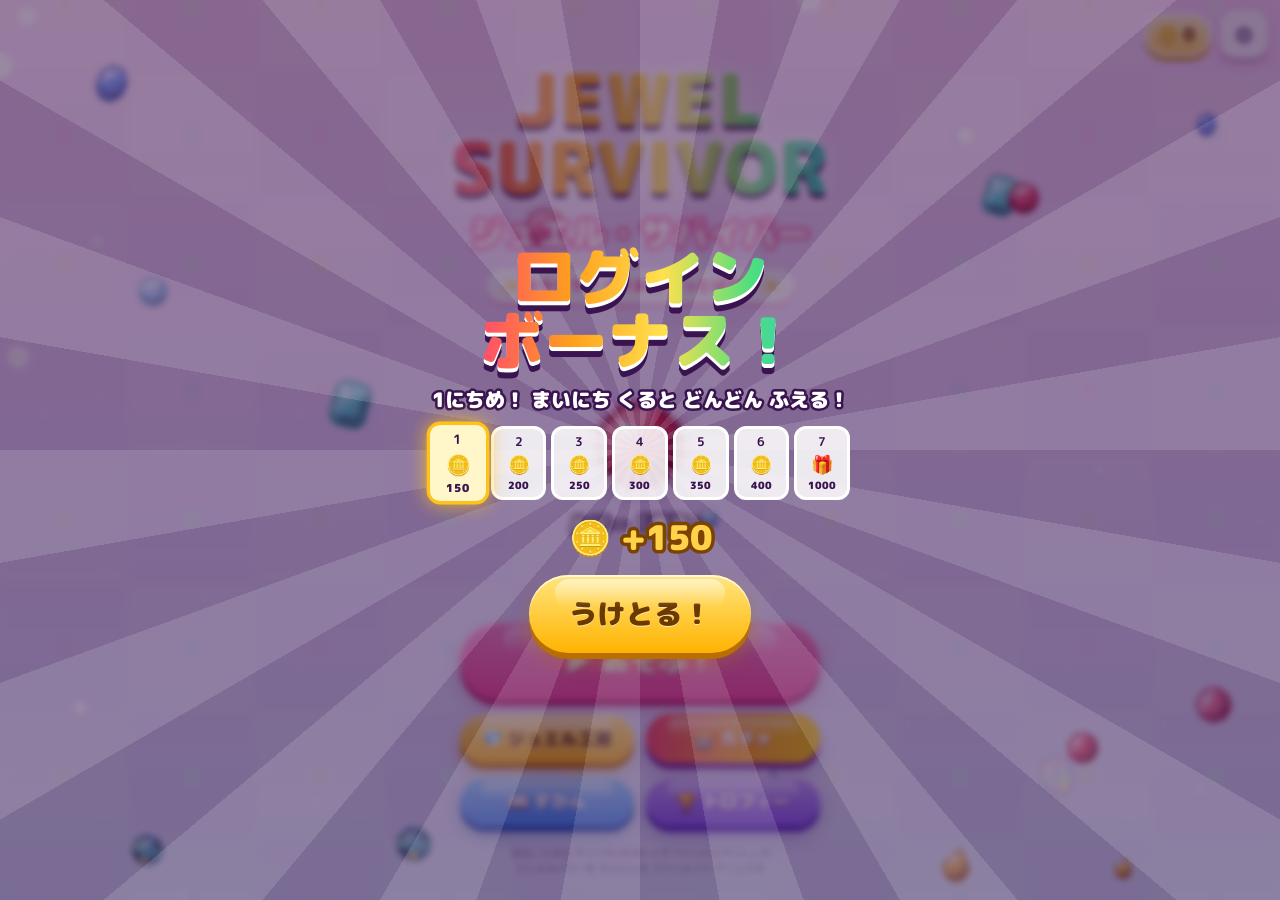
==== index.html @ fad99398 "Add JEWEL SURVIVOR: gem-themed Vampire Survivors-like for iOS browsers - 12 gem weapons + 12 gem cha" ====
<!DOCTYPE html>
<html lang="ja">
<head>
  <meta charset="UTF-8">
  <meta name="viewport" content="width=device-width, initial-scale=1, maximum-scale=1, user-scalable=no, viewport-fit=cover">
  <meta name="apple-mobile-web-app-capable" content="yes">
  <meta name="mobile-web-app-capable" content="yes">
  <meta name="apple-mobile-web-app-status-bar-style" content="black-translucent">
  <meta name="apple-mobile-web-app-title" content="ジュエサバ">
  <meta name="theme-color" content="#ff7ac3">
  <meta name="format-detection" content="telephone=no">
  <meta name="description" content="ジュエルの ちからで くすみ団を ぶっとばせ！ キラキラ ドパドパ ヴァンサバライク。">
  <title>ジュエル・サバイバー</title>
  <link rel="manifest" href="manifest.webmanifest">
  <link rel="apple-touch-icon" href="icons/icon-180.png">
  <link rel="icon" type="image/png" href="icons/icon-192.png">
  <link rel="preconnect" href="https://fonts.googleapis.com">
  <link rel="preconnect" href="https://fonts.gstatic.com" crossorigin>
  <link href="https://fonts.googleapis.com/css2?family=M+PLUS+Rounded+1c:wght@500;800;900&display=swap" rel="stylesheet">
  <link rel="stylesheet" href="css/style.css">
</head>
<body>
  <div id="app">
    <canvas id="game"></canvas>

    <div id="hud" class="hidden">
      <div id="xpbar"><div id="xpfill"></div><span id="lvtext">Lv 1</span></div>
      <div id="hudtop">
        <div id="hudleft">
          <div class="stat"><span class="ico">💎</span><b id="kills">0</b></div>
          <div class="stat" id="coinstat"><span class="ico">🪙</span><b id="coins">0</b></div>
        </div>
        <div id="timer">00:00</div>
        <button id="pausebtn" aria-label="ポーズ"><span></span><span></span></button>
      </div>
      <div id="slots"></div>
      <div id="bossbar" class="hidden"><div class="bname"></div><div class="btrack"><div class="bfill"></div></div></div>
      <div id="combo" class="hidden"><b>0</b><span>COMBO</span></div>
      <div id="feverwrap"><div id="fever"><div id="feverfill"></div></div><span id="fevertext">FEVER</span></div>
    </div>

    <div id="movehint" class="hidden">👆 がめんを なぞって うごこう！</div>
    <div id="joy"><div id="joybase"><div id="joyknob"></div></div></div>
    <div id="banners"></div>
    <div id="screens"></div>
    <div id="toasts"></div>
  </div>
  <script type="module" src="js/main.js"></script>
</body>
</html>
---- css/style.css ----
/* =====================================================================
   ジュエル・サバイバー  スタイル
   ===================================================================== */
:root {
  --pink: #ff5fa2;
  --pink2: #ff9ccb;
  --purple: #8b5cf6;
  --deep: #3a1450;
  --gold: #ffc21a;
  --sky: #7cc8ff;
  --mint: #4ade80;
  --white: #ffffff;
  --panel: rgba(255, 255, 255, 0.92);
  --safe-t: env(safe-area-inset-top, 0px);
  --safe-b: env(safe-area-inset-bottom, 0px);
  --safe-l: env(safe-area-inset-left, 0px);
  --safe-r: env(safe-area-inset-right, 0px);
  --font: "M PLUS Rounded 1c", "Hiragino Maru Gothic ProN", "Hiragino Sans", "Arial Rounded MT Bold", system-ui, sans-serif;
  --rainbow: linear-gradient(90deg, #ff4d6d, #ff9f1c, #ffe14d, #4ade80, #38bdf8, #818cf8, #e879f9, #ff4d6d);
}

* { box-sizing: border-box; -webkit-tap-highlight-color: transparent; }
html, body {
  margin: 0; padding: 0; width: 100%; height: 100%; overflow: hidden;
  background: #fbe9ff;
  font-family: var(--font);
  color: var(--deep);
  -webkit-user-select: none; user-select: none;
  -webkit-touch-callout: none;
  touch-action: none;
  overscroll-behavior: none;
  position: fixed; inset: 0;
}
button { font-family: inherit; cursor: pointer; }
.hidden { display: none !important; }

#app { position: fixed; inset: 0; overflow: hidden; }
#game { position: absolute; inset: 0; width: 100%; height: 100%; display: block; }

/* ------------------------------------------------------------------ 文字 */
.outline {
  -webkit-text-stroke: 5px var(--deep);
  paint-order: stroke fill;
}
.rainbow-text {
  background: var(--rainbow);
  background-size: 200% 100%;
  -webkit-background-clip: text; background-clip: text;
  color: transparent;
  animation: rainbowMove 1.2s linear infinite;
}
@keyframes rainbowMove { to { background-position: -200% 0; } }

/* ------------------------------------------------------------------ ボタン */
.btn {
  position: relative;
  border: none;
  border-radius: 999px;
  padding: 14px 22px;
  font-size: 20px;
  font-weight: 900;
  color: #fff;
  background: linear-gradient(180deg, #ff8cc6 0%, #ff4f9a 100%);
  box-shadow: 0 6px 0 #c2266d, 0 10px 18px rgba(194, 38, 109, 0.35), inset 0 2px 0 rgba(255,255,255,0.6);
  text-shadow: 0 2px 0 rgba(120, 0, 60, 0.45);
  transition: transform 0.08s, box-shadow 0.08s;
  letter-spacing: 0.02em;
  overflow: hidden;
}
.btn::after {
  content: '';
  position: absolute; top: 4px; left: 12%; right: 12%; height: 36%;
  border-radius: 999px;
  background: linear-gradient(180deg, rgba(255,255,255,0.55), rgba(255,255,255,0));
  pointer-events: none;
}
.btn:active { transform: translateY(5px) scale(0.98); box-shadow: 0 1px 0 #c2266d, 0 3px 8px rgba(194, 38, 109, 0.3); }
.btn.big { font-size: 28px; padding: 18px 40px; }
.btn.blue { background: linear-gradient(180deg, #8fd0ff, #3d8bff); box-shadow: 0 6px 0 #1f56b8, 0 10px 18px rgba(31,86,184,0.35), inset 0 2px 0 rgba(255,255,255,0.6); text-shadow: 0 2px 0 rgba(0,40,120,0.45); }
.btn.gold { background: linear-gradient(180deg, #ffe680, #ffb300); box-shadow: 0 6px 0 #b86e00, 0 10px 18px rgba(184,110,0,0.35), inset 0 2px 0 rgba(255,255,255,0.7); color: #6b3a00; text-shadow: 0 1px 0 rgba(255,255,255,0.6); }
.btn.purple { background: linear-gradient(180deg, #c3a6ff, #8b5cf6); box-shadow: 0 6px 0 #5b2fc0, 0 10px 18px rgba(91,47,192,0.35), inset 0 2px 0 rgba(255,255,255,0.6); }
.btn.green { background: linear-gradient(180deg, #8ef5b5, #22c46a); box-shadow: 0 6px 0 #10813f, 0 10px 18px rgba(16,129,63,0.35), inset 0 2px 0 rgba(255,255,255,0.6); text-shadow: 0 2px 0 rgba(0,80,30,0.45); }
.btn.gray { background: linear-gradient(180deg, #e2dcea, #a99bb8); box-shadow: 0 6px 0 #6f6180, inset 0 2px 0 rgba(255,255,255,0.6); }
.btn.rainbowbtn { background: linear-gradient(90deg, #ff4d6d, #ff9f1c, #ffd400, #22c46a, #38bdf8, #818cf8, #e879f9); background-size: 300% 100%; animation: rainbowMove 2s linear infinite; box-shadow: 0 6px 0 #7a2a9a, 0 10px 18px rgba(122,42,154,0.35); }
.btn:disabled { filter: grayscale(0.8) brightness(0.9); opacity: 0.7; }
.btn .sub { display: block; font-size: 12px; opacity: 0.95; margin-top: 2px; }
.btn.pulse { animation: btnPulse 1.1s ease-in-out infinite; }
@keyframes btnPulse { 0%,100% { transform: scale(1); } 50% { transform: scale(1.06); } }

.iconbtn {
  width: 48px; height: 48px; border-radius: 16px; border: none;
  background: rgba(255,255,255,0.9);
  box-shadow: 0 4px 0 #d9a6c8, 0 6px 12px rgba(120, 40, 100, 0.2);
  font-size: 22px; display: grid; place-items: center; color: var(--deep);
}
.iconbtn:active { transform: translateY(3px); box-shadow: 0 1px 0 #d9a6c8; }

/* ------------------------------------------------------------------ スクリーン共通 */
#screens { position: absolute; inset: 0; pointer-events: none; z-index: 20; }
.screen {
  position: absolute; inset: 0;
  pointer-events: auto;
  display: flex; flex-direction: column; align-items: center;
  padding: calc(var(--safe-t) + 12px) calc(var(--safe-r) + 16px) calc(var(--safe-b) + 16px) calc(var(--safe-l) + 16px);
  overflow-y: auto; overflow-x: hidden;
  -webkit-overflow-scrolling: touch;
  touch-action: pan-y;
  animation: screenIn 0.25s ease-out;
}
@keyframes screenIn { from { opacity: 0; transform: scale(1.04); } to { opacity: 1; transform: none; } }
.screen.dim { background: rgba(40, 10, 60, 0.55); backdrop-filter: blur(3px); -webkit-backdrop-filter: blur(3px); }
.screen.dark { background: radial-gradient(circle at 50% 40%, rgba(80,20,110,0.85), rgba(20,5,35,0.95)); }

.panel {
  background: var(--panel);
  border-radius: 24px;
  box-shadow: 0 8px 0 rgba(200, 120, 180, 0.5), 0 16px 40px rgba(80, 20, 100, 0.25);
  border: 3px solid #fff;
  padding: 16px;
  width: 100%;
  max-width: 520px;
}

.topbar {
  width: 100%; max-width: 560px;
  display: flex; align-items: center; justify-content: space-between; gap: 8px;
  margin-bottom: 10px;
}
.topbar h2 {
  margin: 0; font-size: clamp(18px, 6.2vw, 26px); white-space: nowrap; font-weight: 900; color: #fff;
  -webkit-text-stroke: 6px var(--deep); paint-order: stroke fill;
  text-align: center; flex: 1;
}
.coinpill {
  background: linear-gradient(180deg, #fff6c9, #ffd34d);
  border: 3px solid #fff;
  border-radius: 999px; padding: 6px 14px 6px 10px;
  font-weight: 900; font-size: 18px; color: #7a4300;
  box-shadow: 0 4px 0 #c98a00;
  white-space: nowrap;
  display: flex; align-items: center; gap: 4px;
}
.coinpill.bump { animation: bump 0.3s; }
@keyframes bump { 50% { transform: scale(1.2); } }

/* ------------------------------------------------------------------ タイトル */
.title-screen { justify-content: space-between; }
.logo { margin-top: calc(44px + 1vh); text-align: center; position: relative; }
.logo .en {
  font-size: min(15vw, 72px); font-weight: 900; line-height: 0.95; letter-spacing: 0.02em;
  background: var(--rainbow); background-size: 200% 100%;
  -webkit-background-clip: text; background-clip: text; color: transparent;
  animation: rainbowMove 3s linear infinite;
  filter: drop-shadow(0 4px 0 var(--deep)) drop-shadow(0 -2px 0 #fff) drop-shadow(0 0 12px rgba(255,255,255,0.8));
}
.logo .jp {
  font-size: min(8vw, 34px); font-weight: 900; color: #fff; margin-top: 6px;
  -webkit-text-stroke: 6px var(--pink); paint-order: stroke fill;
}
.logo .tag {
  display: inline-block; margin-top: 10px; font-size: 15px; font-weight: 800;
  background: #fff; color: var(--pink); padding: 6px 14px; border-radius: 999px;
  box-shadow: 0 4px 0 rgba(255, 95, 162, 0.35);
  animation: wobble 2.4s ease-in-out infinite;
}
@keyframes wobble { 0%,100% { transform: rotate(-3deg); } 50% { transform: rotate(3deg) scale(1.05); } }
.title-hero {
  display: flex; flex-direction: column; align-items: center; gap: 4px;
}
.title-hero img { width: 120px; height: 120px; animation: floaty 2.2s ease-in-out infinite; filter: drop-shadow(0 8px 12px rgba(120,40,120,0.35)); }
.title-hero .word { font-weight: 900; font-size: 20px; color: #fff; -webkit-text-stroke: 5px var(--deep); paint-order: stroke fill; }
@keyframes floaty { 0%,100% { transform: translateY(0) rotate(-4deg); } 50% { transform: translateY(-10px) rotate(4deg); } }
.title-menu { display: flex; flex-direction: column; gap: 14px; width: 100%; max-width: 360px; align-items: stretch; margin-bottom: 8px; }
.title-row { display: grid; grid-template-columns: 1fr 1fr; gap: 12px; }
.title-row .btn { font-size: 17px; padding: 12px 8px; }
.credit { font-size: 10px; color: rgba(58,20,80,0.6); text-align: center; margin-top: 6px; line-height: 1.5; }
.title-top { position: absolute; top: calc(var(--safe-t) + 10px); right: calc(var(--safe-r) + 12px); display: flex; gap: 8px; align-items: center; }
.tap-start { font-size: 14px; color: var(--deep); opacity: 0.7; }

/* ------------------------------------------------------------------ キャラえらび */
.char-detail { display: flex; gap: 14px; align-items: center; }
.char-detail img { width: 96px; height: 96px; flex: none; animation: floaty 2.2s ease-in-out infinite; }
.char-detail .name { font-size: 24px; font-weight: 900; }
.char-detail .word { display: inline-block; font-weight: 900; font-size: 15px; padding: 3px 12px; border-radius: 999px; color: #fff; margin: 2px 0 6px; }
.char-detail .perk { font-size: 13px; font-weight: 800; color: #b3246b; }
.char-detail .wname { font-size: 14px; font-weight: 800; }
.lore { font-size: 13px; line-height: 1.6; margin-top: 8px; font-weight: 500; }
.char-grid { display: grid; grid-template-columns: repeat(4, 1fr); gap: 10px; width: 100%; max-width: 520px; margin: 14px 0; }
.char-cell {
  position: relative; aspect-ratio: 1; border-radius: 18px; border: 3px solid #fff;
  background: rgba(255,255,255,0.75);
  box-shadow: 0 4px 0 rgba(200,120,180,0.5);
  display: grid; place-items: center; padding: 0;
}
.char-cell img { width: 78%; height: 78%; }
.char-cell.locked img { filter: brightness(0) opacity(0.25); }
.char-cell.locked::after { content: '🔒'; position: absolute; font-size: 20px; }
.char-cell.sel { border-color: var(--pink); background: #fff; transform: scale(1.06); box-shadow: 0 0 0 4px rgba(255,95,162,0.35), 0 6px 0 rgba(200,60,140,0.6); }
.char-cell .rar { position: absolute; top: -6px; left: -6px; font-size: 10px; font-weight: 900; padding: 1px 6px; border-radius: 8px; color: #fff; }
.char-cell .aw { position: absolute; bottom: -6px; right: -4px; font-size: 11px; font-weight: 900; color: #b3246b; background: #fff; border-radius: 8px; padding: 0 5px; }
.toggle-row { display: flex; align-items: center; justify-content: space-between; gap: 10px; font-weight: 800; margin-top: 10px; }

/* ------------------------------------------------------------------ レア度 */
.r-N { --rc: #c9c9d9; }
.r-R { --rc: #5ab0ff; }
.r-SR { --rc: #ffc21a; }
.r-SSR { --rc: #ff5fd2; }
.r-UR { --rc: #ff5fd2; }
.rarbadge { color: #fff; font-weight: 900; border-radius: 8px; padding: 1px 8px; font-size: 12px; background: var(--rc); }
.r-UR .rarbadge, .rarbadge.r-UR { background: var(--rainbow); background-size: 200% 100%; animation: rainbowMove 1s linear infinite; }

/* ------------------------------------------------------------------ レベルアップ */
.lvl-screen { justify-content: center; gap: 10px; }
.lvl-title {
  font-size: min(14vw, 64px); font-weight: 900; line-height: 1;
  background: var(--rainbow); background-size: 200% 100%;
  -webkit-background-clip: text; background-clip: text; color: transparent;
  animation: rainbowMove 1s linear infinite, lvlPop 0.5s cubic-bezier(.2,1.8,.4,1);
  filter: drop-shadow(0 4px 0 #fff) drop-shadow(0 6px 0 var(--deep));
}
@keyframes lvlPop { from { transform: scale(0.2) rotate(-10deg); opacity: 0; } to { transform: none; opacity: 1; } }
.lvl-sub { font-size: 20px; font-weight: 900; color: #fff; -webkit-text-stroke: 5px var(--deep); paint-order: stroke fill; }
.rays {
  position: absolute; left: 50%; top: 50%; width: 200vmax; height: 200vmax; margin: -100vmax 0 0 -100vmax;
  background: repeating-conic-gradient(from 0deg, rgba(255,255,255,0.13) 0deg 10deg, rgba(255,255,255,0) 10deg 20deg);
  animation: spin 12s linear infinite; pointer-events: none; z-index: -1;
}
@keyframes spin { to { transform: rotate(360deg); } }
.cards { display: flex; flex-direction: column; gap: 10px; width: 100%; max-width: 480px; }
.card {
  position: relative; display: flex; align-items: center; gap: 12px; text-align: left;
  border: 4px solid var(--rc); border-radius: 20px; padding: 10px 12px;
  background: linear-gradient(180deg, #fff, #fff4fb);
  box-shadow: 0 6px 0 color-mix(in srgb, var(--rc) 70%, #000 20%), 0 10px 24px rgba(40,10,60,0.35);
  color: var(--deep);
  opacity: 0; transform: translateY(40px) rotateX(70deg) scale(0.8);
  animation: cardIn 0.45s cubic-bezier(.2,1.5,.4,1) forwards;
  overflow: hidden;
}
.card:active { transform: scale(0.97) !important; }
@keyframes cardIn { to { opacity: 1; transform: none; } }
.card::before {
  content: ''; position: absolute; top: 0; left: -60%; width: 40%; height: 100%;
  background: linear-gradient(100deg, rgba(255,255,255,0), rgba(255,255,255,0.85), rgba(255,255,255,0));
  transform: skewX(-20deg);
  animation: shine 2.2s ease-in-out infinite; animation-delay: inherit;
}
@keyframes shine { 0% { left: -60%; } 40%,100% { left: 130%; } }
.card.r-UR { border-image: none; border-color: transparent; background: linear-gradient(#fff, #fff) padding-box, var(--rainbow) border-box; background-size: 100% 100%, 200% 100%; animation: cardIn 0.45s cubic-bezier(.2,1.5,.4,1) forwards, rainbowBorder 1s linear infinite; }
@keyframes rainbowBorder { to { background-position: 0 0, -200% 0; } }
.card.r-SSR, .card.r-UR { box-shadow: 0 6px 0 #a02a8a, 0 0 24px rgba(255,95,210,0.7); }
.card img { width: 64px; height: 64px; flex: none; }
.card .cbody { flex: 1; min-width: 0; }
.card .cname { font-weight: 900; font-size: 18px; line-height: 1.2; }
.card .clv { font-weight: 900; font-size: 13px; color: #b3246b; }
.card .cdesc { font-size: 13px; font-weight: 700; line-height: 1.4; margin-top: 2px; }
.card .cword { font-size: 11px; font-weight: 800; opacity: 0.7; margin-top: 2px; }
.card .ctag { position: absolute; top: 6px; right: 8px; }
.card .cdouble { position: absolute; bottom: 6px; right: 8px; font-weight: 900; color: #fff; background: linear-gradient(90deg,#ff4d6d,#ffb300); padding: 1px 8px; border-radius: 8px; font-size: 12px; animation: btnPulse 0.6s infinite; }
.card.chosen { animation: chosen 0.45s ease-out forwards !important; }
@keyframes chosen { 30% { transform: scale(1.08); filter: brightness(1.3); } 100% { transform: scale(1.3); opacity: 0; filter: brightness(2); } }
.card.notchosen { animation: notchosen 0.3s ease-in forwards !important; }
@keyframes notchosen { to { transform: scale(0.8); opacity: 0; } }
.lvl-actions { display: flex; gap: 12px; margin-top: 6px; }

/* ------------------------------------------------------------------ たからばこ */
.chest-screen { justify-content: center; gap: 14px; }
.chest-stage { position: relative; width: 220px; height: 200px; display: grid; place-items: center; }
.chest {
  position: relative; width: 170px; height: 130px; transform-origin: 50% 100%;
}
.chest .body {
  position: absolute; bottom: 0; left: 0; right: 0; height: 80px;
  background: linear-gradient(180deg, #ff8cc6, #e0357f); border-radius: 12px 12px 18px 18px;
  border: 4px solid #7a1f4a; box-shadow: inset 0 -8px 0 rgba(0,0,0,0.15);
}
.chest .lid {
  position: absolute; top: 4px; left: -4px; right: -4px; height: 60px;
  background: linear-gradient(180deg, #ffb3d9, #ff5fa2); border-radius: 80px 80px 10px 10px;
  border: 4px solid #7a1f4a; transform-origin: 10% 100%;
  transition: transform 0.35s cubic-bezier(.3,1.6,.5,1);
}
.chest .band { position: absolute; left: 50%; width: 22px; margin-left: -11px; top: 0; bottom: 0; background: linear-gradient(90deg, #ffd24a, #ffec9a, #ffb300); border-left: 3px solid #a36a00; border-right: 3px solid #a36a00; }
.chest .rim { position: absolute; left: -4px; right: -4px; top: 58px; height: 12px; background: linear-gradient(180deg, #ffec9a, #ffb300); border: 3px solid #a36a00; border-radius: 6px; }
.chest .lock { position: absolute; left: 50%; top: 52px; width: 36px; height: 36px; margin-left: -18px; z-index: 2; }
.chest.shake { animation: chestShake 0.12s linear infinite; }
@keyframes chestShake { 0% { transform: rotate(-4deg) scale(1.02); } 50% { transform: rotate(4deg) scale(0.98); } 100% { transform: rotate(-4deg) scale(1.02); } }
.chest.open .lid { transform: rotate(-35deg) translate(-20px, -30px); }
.chest-beam {
  position: absolute; left: 50%; top: 50%; width: 500px; height: 500px; margin: -250px 0 0 -250px;
  background: repeating-conic-gradient(from 0deg, rgba(255,240,150,0.55) 0deg 8deg, rgba(255,240,150,0) 8deg 20deg);
  border-radius: 50%;
  -webkit-mask: radial-gradient(circle, #000 20%, transparent 70%); mask: radial-gradient(circle, #000 20%, transparent 70%);
  animation: spin 4s linear infinite; opacity: 0; transition: opacity 0.3s;
}
.chest-beam.on { opacity: 1; }
.chest-beam.rainbow { background: repeating-conic-gradient(from 0deg, #ff4d6d99 0deg 8deg, transparent 8deg 16deg, #ffe14d99 16deg 24deg, transparent 24deg 32deg, #38bdf899 32deg 40deg, transparent 40deg 48deg); }
.slots { display: flex; gap: 8px; flex-wrap: wrap; justify-content: center; max-width: 420px; }
.slot {
  width: 72px; height: 88px; border-radius: 16px; background: #fff; border: 4px solid var(--gold);
  display: flex; flex-direction: column; align-items: center; justify-content: center;
  box-shadow: 0 5px 0 #b86e00; overflow: hidden; position: relative;
}
.slot img { width: 54px; height: 54px; }
.slot .sl { font-size: 11px; font-weight: 900; color: #b3246b; }
.slot.spin img { animation: slotSpin 0.08s linear infinite; }
@keyframes slotSpin { from { transform: translateY(-20px); opacity: 0.4; } to { transform: translateY(20px); opacity: 0.4; } }
.slot.stop { animation: slotStop 0.35s cubic-bezier(.2,1.8,.4,1); }
@keyframes slotStop { from { transform: scale(1.4); } to { transform: none; } }
.slot.evo { border-color: transparent; background: linear-gradient(#fff,#fff) padding-box, var(--rainbow) border-box; background-size: 100%, 200%; animation: rainbowBorder 1s linear infinite; }
.chest-coins { position: relative; z-index: 2; font-size: 34px; font-weight: 900; color: #ffd24a; -webkit-text-stroke: 7px #7a4300; paint-order: stroke fill; min-height: 44px; }
.chest-msg { position: relative; z-index: 3; margin-bottom: 14px; font-size: 22px; font-weight: 900; color: #fff; -webkit-text-stroke: 6px var(--deep); paint-order: stroke fill; text-align: center; }

/* ------------------------------------------------------------------ しんか */
.evo-screen { justify-content: center; gap: 10px; text-align: center; }
.evo-gem { width: 180px; height: 180px; animation: evoGem 1.2s cubic-bezier(.2,1.5,.4,1); filter: drop-shadow(0 0 30px #fff) drop-shadow(0 0 60px #ff9cf0); }
@keyframes evoGem { 0% { transform: scale(0) rotate(-720deg); } 100% { transform: none; } }
.evo-title { font-size: min(18vw, 80px); font-weight: 900; line-height: 1; animation: lvlPop 0.6s 0.4s cubic-bezier(.2,1.8,.4,1) both; }
.evo-from { font-size: 16px; font-weight: 800; color: #e7d4ff; margin-top: 6px; }
.evo-name { font-size: 28px; font-weight: 900; color: #fff; -webkit-text-stroke: 6px #b3246b; paint-order: stroke fill; animation: lvlPop 0.6s 0.7s cubic-bezier(.2,1.8,.4,1) both; }
.evo-desc { font-size: 15px; font-weight: 800; color: #fff; max-width: 340px; line-height: 1.5; animation: lvlPop 0.5s 0.9s both; }
.evo-flash { position: absolute; inset: 0; background: #fff; animation: flashOut 0.8s ease-out forwards; pointer-events: none; }
@keyframes flashOut { from { opacity: 1; } to { opacity: 0; } }

/* ------------------------------------------------------------------ HUD */
#hud { position: absolute; inset: 0; pointer-events: none; z-index: 10; }
#xpbar {
  position: absolute; top: calc(var(--safe-t) + 6px); left: calc(var(--safe-l) + 8px); right: calc(var(--safe-r) + 8px);
  height: 20px; border-radius: 999px; background: rgba(58,20,80,0.55); border: 3px solid #fff;
  overflow: hidden; box-shadow: 0 3px 0 rgba(200,120,180,0.6);
}
#xpfill {
  position: absolute; inset: 0; transform-origin: 0 50%; transform: scaleX(0);
  background: var(--rainbow); background-size: 200% 100%; animation: rainbowMove 2s linear infinite;
}
#lvtext { position: absolute; inset: 0; display: grid; place-items: center; font-weight: 900; font-size: 13px; color: #fff; -webkit-text-stroke: 3px var(--deep); paint-order: stroke fill; }
#hudtop {
  position: absolute; top: calc(var(--safe-t) + 32px); left: calc(var(--safe-l) + 8px); right: calc(var(--safe-r) + 8px);
  display: flex; align-items: flex-start; justify-content: space-between;
}
#hudleft { display: flex; flex-direction: column; gap: 4px; }
.stat { display: flex; align-items: center; gap: 4px; background: rgba(255,255,255,0.85); border-radius: 999px; padding: 2px 10px 2px 6px; font-weight: 900; font-size: 15px; box-shadow: 0 2px 0 rgba(200,120,180,0.6); min-width: 70px; }
.stat .ico { font-size: 14px; }
.stat.bump { animation: bump 0.25s; }
#timer { position: absolute; left: 50%; transform: translateX(-50%); font-size: 30px; font-weight: 900; color: #fff; -webkit-text-stroke: 6px var(--deep); paint-order: stroke fill; letter-spacing: 0.04em; }
#pausebtn { pointer-events: auto; width: 44px; height: 44px; border-radius: 14px; border: 3px solid #fff; background: rgba(255,95,162,0.9); box-shadow: 0 4px 0 #c2266d; display: flex; gap: 5px; align-items: center; justify-content: center; }
#pausebtn span { width: 6px; height: 18px; background: #fff; border-radius: 3px; }
#pausebtn:active { transform: translateY(3px); box-shadow: 0 1px 0 #c2266d; }
#slots {
  position: absolute; top: calc(var(--safe-t) + 90px); left: calc(var(--safe-l) + 8px);
  display: grid; grid-template-columns: repeat(6, 30px); gap: 3px;
}
.slotico { position: relative; width: 30px; height: 30px; border-radius: 9px; background: rgba(255,255,255,0.8); border: 2px solid #fff; }
.slotico.passive { background: rgba(230,215,255,0.8); }
.slotico img { width: 100%; height: 100%; }
.slotico b { position: absolute; right: -3px; bottom: -4px; font-size: 10px; font-weight: 900; color: #fff; -webkit-text-stroke: 2.5px var(--deep); paint-order: stroke fill; }
.slotico.evo { border-color: transparent; background: linear-gradient(#fff,#fff) padding-box, var(--rainbow) border-box; }
.slotico.evo b { color: #ffe14d; }
#bossbar {
  position: absolute; bottom: calc(var(--safe-b) + 40px); left: 50%; transform: translateX(-50%); width: min(80%, 420px);
  text-align: center;
}
#bossbar .bname { font-weight: 900; font-size: 15px; color: #fff; -webkit-text-stroke: 4px #6a0a4a; paint-order: stroke fill; }
#bossbar .btrack { height: 14px; border-radius: 999px; background: rgba(40,10,50,0.7); border: 3px solid #fff; overflow: hidden; }
#bossbar .bfill { height: 100%; background: linear-gradient(90deg, #ff3ddc, #ff4d6d); transform-origin: 0 50%; transition: transform 0.1s; }
#combo {
  position: absolute; right: calc(var(--safe-r) + 10px); top: calc(var(--safe-t) + 90px);
  text-align: right; line-height: 1;
}
#combo b { display: block; font-size: 38px; font-weight: 900; color: #ffe14d; -webkit-text-stroke: 7px #b3001e; paint-order: stroke fill; }
#combo span { font-size: 14px; font-weight: 900; color: #fff; -webkit-text-stroke: 4px #b3001e; paint-order: stroke fill; }
#combo.pop b { animation: comboPop 0.18s; }
@keyframes comboPop { 0% { transform: scale(1.35); } 100% { transform: none; } }
#combo.hot b { color: #fff; background: var(--rainbow); background-size: 200% 100%; -webkit-background-clip: text; background-clip: text; -webkit-text-stroke: 0; animation: rainbowMove 0.6s linear infinite; filter: drop-shadow(0 3px 0 #b3001e) drop-shadow(0 -2px 0 #b3001e); }
#feverwrap {
  position: absolute; bottom: calc(var(--safe-b) + 14px); left: 50%; transform: translateX(-50%);
  width: min(70%, 360px); display: flex; align-items: center; gap: 6px;
}
#fever { flex: 1; height: 14px; border-radius: 999px; background: rgba(58,20,80,0.55); border: 3px solid #fff; overflow: hidden; }
#feverfill { height: 100%; transform-origin: 0 50%; transform: scaleX(0); background: linear-gradient(90deg, #ff9f1c, #ff4d6d, #e879f9); }
#fevertext { font-weight: 900; font-size: 14px; color: #fff; -webkit-text-stroke: 4px #b3246b; paint-order: stroke fill; }
#hud.fever #feverfill { background: var(--rainbow); background-size: 200% 100%; animation: rainbowMove 0.5s linear infinite; }
#hud.fever #fevertext { animation: btnPulse 0.3s infinite; }

/* ------------------------------------------------------------------ スティック */
#joy { position: absolute; left: 0; top: 0; width: 0; height: 0; z-index: 12; pointer-events: none; opacity: 0; transition: opacity 0.1s; }
#joy.show { opacity: 1; }
#joybase { position: absolute; left: -58px; top: -58px; width: 116px; height: 116px; border-radius: 50%; background: radial-gradient(circle, rgba(255,255,255,0.35), rgba(255,160,210,0.35)); border: 3px solid rgba(255,255,255,0.8); }
#joyknob { position: absolute; left: 50%; top: 50%; width: 50px; height: 50px; border-radius: 50%; background: radial-gradient(circle at 35% 30%, #fff, #ff9ccb 60%, #ff5fa2); border: 3px solid #fff; box-shadow: 0 4px 10px rgba(180,40,120,0.4); transform: translate(-50%, -50%); }

/* ------------------------------------------------------------------ バナー */
#banners { position: absolute; left: 0; right: 0; top: 36%; z-index: 15; pointer-events: none; display: flex; flex-direction: column; align-items: center; gap: 6px; }
.banner {
  font-size: min(8.5vw, 38px); font-weight: 900; color: #fff; text-align: center; padding: 0 12px;
  -webkit-text-stroke: 7px var(--deep); paint-order: stroke fill;
  animation: bannerIn 1.9s cubic-bezier(.2,1.6,.4,1) forwards;
  white-space: nowrap;
}
@keyframes bannerIn {
  0% { transform: scale(0.1) rotate(-8deg); opacity: 0; }
  12% { transform: scale(1.15) rotate(2deg); opacity: 1; }
  20% { transform: scale(1); }
  80% { transform: scale(1); opacity: 1; }
  100% { transform: scale(1.3) translateY(-20px); opacity: 0; }
}
.banner.warning { color: #fff; -webkit-text-stroke: 7px #d4003a; animation: bannerIn 2.4s forwards, blink 0.25s steps(2) infinite; }
@keyframes blink { 50% { color: #ffe14d; } }
.banner.boss { -webkit-text-stroke: 7px #6a0a4a; color: #ffb3f0; }
.banner.victory, .banner.fever { background: var(--rainbow); background-size: 200% 100%; -webkit-background-clip: text; background-clip: text; color: transparent; -webkit-text-stroke: 0; filter: drop-shadow(0 4px 0 var(--deep)) drop-shadow(0 -3px 0 #fff); animation: bannerIn 2.2s cubic-bezier(.2,1.6,.4,1) forwards, rainbowMove 0.8s linear infinite; }
.banner.fever { font-size: min(18vw, 80px); }
.banner.milestone { color: #ffe14d; -webkit-text-stroke: 7px #b3001e; font-size: min(7vw, 30px); }
.banner.combo { color: #fff; -webkit-text-stroke: 7px #ff5fa2; }
.banner.item { color: #bff6ff; -webkit-text-stroke: 7px #1f56b8; font-size: min(7vw, 30px); }
.banner.elite, .banner.swarm { color: #ffd24a; -webkit-text-stroke: 7px #6a2a00; font-size: min(7vw, 30px); }
.banner.levelup { font-size: min(14vw, 60px); background: var(--rainbow); background-size: 200% 100%; -webkit-background-clip: text; background-clip: text; color: transparent; -webkit-text-stroke: 0; filter: drop-shadow(0 4px 0 var(--deep)); animation: bannerIn 1.2s forwards, rainbowMove 0.6s linear infinite; }

/* ------------------------------------------------------------------ トースト */
#toasts { position: absolute; top: calc(var(--safe-t) + 60px); left: 0; right: 0; z-index: 40; pointer-events: none; display: flex; flex-direction: column; align-items: center; gap: 6px; }
.toast {
  background: linear-gradient(90deg, #fff6c9, #ffe07a); border: 3px solid #fff; border-radius: 16px;
  padding: 8px 14px; font-weight: 900; font-size: 14px; color: #6b3a00;
  box-shadow: 0 5px 0 #c98a00, 0 10px 20px rgba(0,0,0,0.2);
  animation: toastIn 3.2s cubic-bezier(.2,1.4,.4,1) forwards;
  max-width: 90%;
}
.toast small { display: block; font-size: 11px; font-weight: 800; opacity: 0.8; }
@keyframes toastIn { 0% { transform: translateY(-80px); opacity: 0; } 10% { transform: none; opacity: 1; } 85% { transform: none; opacity: 1; } 100% { transform: translateY(-40px); opacity: 0; } }

/* ------------------------------------------------------------------ リザルト */
.result-screen { gap: 10px; }
.result-title { font-size: min(10.5vw, 54px); white-space: nowrap; font-weight: 900; text-align: center; line-height: 1.05; margin-top: 8px; animation: lvlPop 0.6s cubic-bezier(.2,1.8,.4,1); }
.result-title.lose { color: #fff; -webkit-text-stroke: 7px #5a2a7a; paint-order: stroke fill; }
.rrow { display: flex; justify-content: space-between; align-items: center; padding: 8px 4px; border-bottom: 2px dashed rgba(200,120,180,0.35); font-weight: 800; font-size: 16px; opacity: 0; transform: translateX(-20px); }
.rrow.show { animation: rowIn 0.35s cubic-bezier(.2,1.6,.4,1) forwards; }
@keyframes rowIn { to { opacity: 1; transform: none; } }
.rrow b { font-size: 22px; font-weight: 900; }
.rrow .new { font-size: 11px; background: var(--rainbow); background-size: 200%; animation: rainbowMove 1s linear infinite; color: #fff; padding: 1px 6px; border-radius: 6px; margin-left: 6px; }
.rcoins { text-align: center; font-size: 42px; font-weight: 900; color: #ffd24a; -webkit-text-stroke: 8px #7a4300; paint-order: stroke fill; }
.dmgrow { display: flex; align-items: center; gap: 8px; margin: 6px 0; font-size: 13px; font-weight: 800; }
.dmgrow img { width: 30px; height: 30px; }
.dmgrow .bar { flex: 1; height: 12px; border-radius: 6px; background: #f3e3f7; overflow: hidden; }
.dmgrow .bar i { display: block; height: 100%; border-radius: 6px; width: 0; transition: width 0.9s cubic-bezier(.2,1,.3,1); }
.dmgrow .num { min-width: 70px; text-align: right; }
.rbtns { display: flex; gap: 12px; margin: 10px 0 20px; flex-wrap: wrap; justify-content: center; }
.newach { margin-top: 8px; }
.newach div { font-size: 13px; font-weight: 800; padding: 4px 0; }

/* ------------------------------------------------------------------ ショップ */
.shop-list { display: flex; flex-direction: column; gap: 10px; width: 100%; max-width: 520px; }
.shop-item { display: flex; align-items: center; gap: 10px; background: var(--panel); border-radius: 18px; padding: 8px 10px; border: 3px solid #fff; box-shadow: 0 4px 0 rgba(200,120,180,0.5); }
.shop-item img { width: 48px; height: 48px; flex: none; }
.shop-item .sbody { flex: 1; min-width: 0; }
.shop-item .sname { font-weight: 900; font-size: 16px; }
.shop-item .sdesc { font-size: 12px; font-weight: 700; opacity: 0.8; }
.pips { display: flex; gap: 3px; margin-top: 3px; }
.pips i { width: 14px; height: 8px; border-radius: 4px; background: #eadcf0; }
.pips i.on { background: linear-gradient(90deg, #ff5fa2, #ffb300); }
.shop-item .btn { font-size: 14px; padding: 8px 12px; white-space: nowrap; }
.shop-item.bought { animation: bought 0.5s; }
@keyframes bought { 30% { transform: scale(1.05); background: #fff6c9; } }

/* ------------------------------------------------------------------ ガチャ */
.gacha-screen { gap: 12px; }
.machine { position: relative; width: 230px; height: 290px; margin-top: 6px; }
.machine .globe { position: absolute; left: 15px; top: 0; width: 200px; height: 200px; border-radius: 50%; background: radial-gradient(circle at 35% 30%, rgba(255,255,255,0.95), rgba(220,240,255,0.5) 40%, rgba(180,210,255,0.35)); border: 6px solid #fff; box-shadow: inset 0 -10px 30px rgba(120,160,255,0.35), 0 8px 20px rgba(80,20,100,0.25); overflow: hidden; }
.machine .globe .cap { position: absolute; width: 44px; height: 44px; border-radius: 50%; border: 3px solid #fff; box-shadow: inset -4px -4px 0 rgba(0,0,0,0.12); }
.machine.shake .globe { animation: chestShake 0.1s linear infinite; }
.machine .base { position: absolute; left: 25px; top: 180px; width: 180px; height: 110px; border-radius: 20px 20px 26px 26px; background: linear-gradient(180deg, #ff8cc6, #e0357f); border: 5px solid #fff; box-shadow: 0 8px 0 #a3205c; }
.machine .knob { position: absolute; left: 50%; top: 22px; width: 56px; height: 56px; margin-left: -28px; border-radius: 50%; background: radial-gradient(circle at 35% 30%, #fff8c9, #ffc21a); border: 4px solid #fff; transition: transform 0.6s cubic-bezier(.3,1.5,.5,1); }
.machine .knob::after { content: ''; position: absolute; left: 50%; top: 6px; bottom: 6px; width: 10px; margin-left: -5px; background: #c98a00; border-radius: 5px; }
.machine .slot-out { position: absolute; left: 50%; bottom: 8px; width: 70px; height: 20px; margin-left: -35px; background: #7a1f4a; border-radius: 10px; }
.capsule-drop { position: absolute; left: 50%; top: 200px; width: 70px; height: 70px; margin-left: -35px; border-radius: 50%; z-index: 3; animation: capDrop 0.7s cubic-bezier(.3,1.6,.5,1) forwards; border: 4px solid #fff; box-shadow: 0 6px 16px rgba(0,0,0,0.3); overflow: hidden; }
.capsule-drop::before { content: ''; position: absolute; left: 0; right: 0; top: 0; height: 50%; background: rgba(255,255,255,0.7); }
.capsule-drop.wobble { animation: capWobble 0.25s ease-in-out infinite; top: 290px; }
@keyframes capDrop { from { top: 200px; transform: scale(0.3); } to { top: 290px; transform: scale(1); } }
@keyframes capWobble { 0%,100% { transform: rotate(-12deg); } 50% { transform: rotate(12deg) scale(1.08); } }
.gacha-result { display: flex; flex-wrap: wrap; justify-content: center; gap: 8px; max-width: 480px; }
.gcard { width: 88px; border-radius: 16px; border: 4px solid var(--rc); background: #fff; padding: 6px 4px; text-align: center; box-shadow: 0 5px 0 rgba(0,0,0,0.15); animation: cardIn 0.4s cubic-bezier(.2,1.5,.4,1) both; position: relative; }
.gcard img { width: 56px; height: 56px; }
.gcard .gn { font-size: 11px; font-weight: 900; line-height: 1.2; }
.gcard .gnew { position: absolute; top: -8px; right: -6px; font-size: 10px; font-weight: 900; color: #fff; background: #ff3d6e; border-radius: 8px; padding: 1px 5px; }
.gcard.r-UR { border-color: transparent; background: linear-gradient(#fff,#fff) padding-box, var(--rainbow) border-box; background-size: 100%, 200%; animation: cardIn 0.4s both, rainbowBorder 1s linear infinite; }
.gacha-big { display: flex; flex-direction: column; align-items: center; gap: 6px; }
.gacha-big img { width: 150px; height: 150px; animation: evoGem 0.8s cubic-bezier(.2,1.5,.4,1); }
.gacha-big .gname { font-size: 26px; font-weight: 900; color: #fff; -webkit-text-stroke: 6px var(--deep); paint-order: stroke fill; }
.odds { font-size: 11px; font-weight: 700; opacity: 0.75; text-align: center; line-height: 1.6; }

/* ------------------------------------------------------------------ ずかん */
.tabs { display: flex; gap: 6px; margin-bottom: 10px; }
.tab { border: 3px solid #fff; border-radius: 999px; padding: 7px 11px; font-weight: 900; font-size: 13px; white-space: nowrap; background: rgba(255,255,255,0.6); color: var(--deep); }
.tab.on { background: var(--pink); color: #fff; box-shadow: 0 4px 0 #c2266d; }
.zlist { display: flex; flex-direction: column; gap: 10px; width: 100%; max-width: 520px; }
.zitem { display: flex; gap: 10px; background: var(--panel); border-radius: 18px; padding: 10px; border: 3px solid #fff; box-shadow: 0 4px 0 rgba(200,120,180,0.5); }
.zitem img { width: 60px; height: 60px; flex: none; }
.zitem.unk img { filter: brightness(0) opacity(0.3); }
.zitem .zname { font-weight: 900; font-size: 16px; }
.zitem .zword { display: inline-block; font-size: 12px; font-weight: 900; color: #fff; padding: 1px 10px; border-radius: 999px; margin: 2px 0; }
.zitem .ztext { font-size: 12px; font-weight: 700; line-height: 1.5; }
.zitem .zevo { font-size: 12px; font-weight: 800; color: #b3246b; margin-top: 3px; }
.zitem.done { background: linear-gradient(90deg, #fff6c9, #fff); }
.zhead { font-weight: 900; font-size: 16px; margin: 10px 0 2px; color: #fff; -webkit-text-stroke: 5px var(--deep); paint-order: stroke fill; }

/* ------------------------------------------------------------------ せってい */
.setting { display: flex; align-items: center; justify-content: space-between; gap: 12px; padding: 10px 2px; font-weight: 900; border-bottom: 2px dashed rgba(200,120,180,0.35); }
.setting input[type=range] { width: 50%; accent-color: var(--pink); }
.switch { width: 60px; height: 34px; border-radius: 999px; border: 3px solid #fff; background: #d8c8e0; position: relative; box-shadow: inset 0 2px 4px rgba(0,0,0,0.15); }
.switch::after { content: ''; position: absolute; top: 2px; left: 2px; width: 24px; height: 24px; border-radius: 50%; background: #fff; transition: left 0.15s; box-shadow: 0 2px 4px rgba(0,0,0,0.2); }
.switch.on { background: var(--pink); }
.switch.on::after { left: 28px; }

.pause-build { display: flex; flex-wrap: wrap; gap: 6px; justify-content: center; margin: 8px 0; }
.pause-build .slotico { width: 40px; height: 40px; }

.center-col { display: flex; flex-direction: column; align-items: center; gap: 14px; width: 100%; max-width: 520px; }
.spacer { flex: 1; }
.small { font-size: 12px; opacity: 0.8; }
.hint { font-size: 13px; font-weight: 800; color: #fff; -webkit-text-stroke: 4px var(--deep); paint-order: stroke fill; text-align: center; }

@media (min-height: 800px) {
  .card { padding: 14px 14px; }
  .card img { width: 72px; height: 72px; }
}
@media (max-height: 560px) {
  .card { padding: 6px 10px; }
  .card img { width: 44px; height: 44px; }
  .card .cdesc { font-size: 12px; }
  .lvl-title { font-size: 40px; }
  .title-hero img { width: 70px; height: 70px; }
}

/* うごかしかた ヒント */
#movehint {
  position: absolute; left: 0; right: 0; bottom: calc(var(--safe-b) + 90px); text-align: center; z-index: 11;
  font-size: 18px; font-weight: 900; color: #fff; -webkit-text-stroke: 5px var(--pink); paint-order: stroke fill;
  pointer-events: none; animation: btnPulse 1s ease-in-out infinite; transition: opacity 0.4s;
}
#movehint.gone { opacity: 0; }

/* ログインボーナス */
.login-days { display: grid; grid-template-columns: repeat(7, 1fr); gap: 5px; width: 100%; max-width: 420px; }
.lday { background: rgba(255,255,255,0.85); border: 3px solid #fff; border-radius: 12px; padding: 4px 0; display: flex; flex-direction: column; align-items: center; font-weight: 900; font-size: 12px; }
.lday span { font-size: 18px; }
.lday small { font-size: 10px; }
.lday.got { opacity: 0.5; }
.lday.today { border-color: var(--gold); background: #fff6c9; transform: scale(1.12); box-shadow: 0 0 16px rgba(255,194,26,0.8); animation: btnPulse 0.8s infinite; }
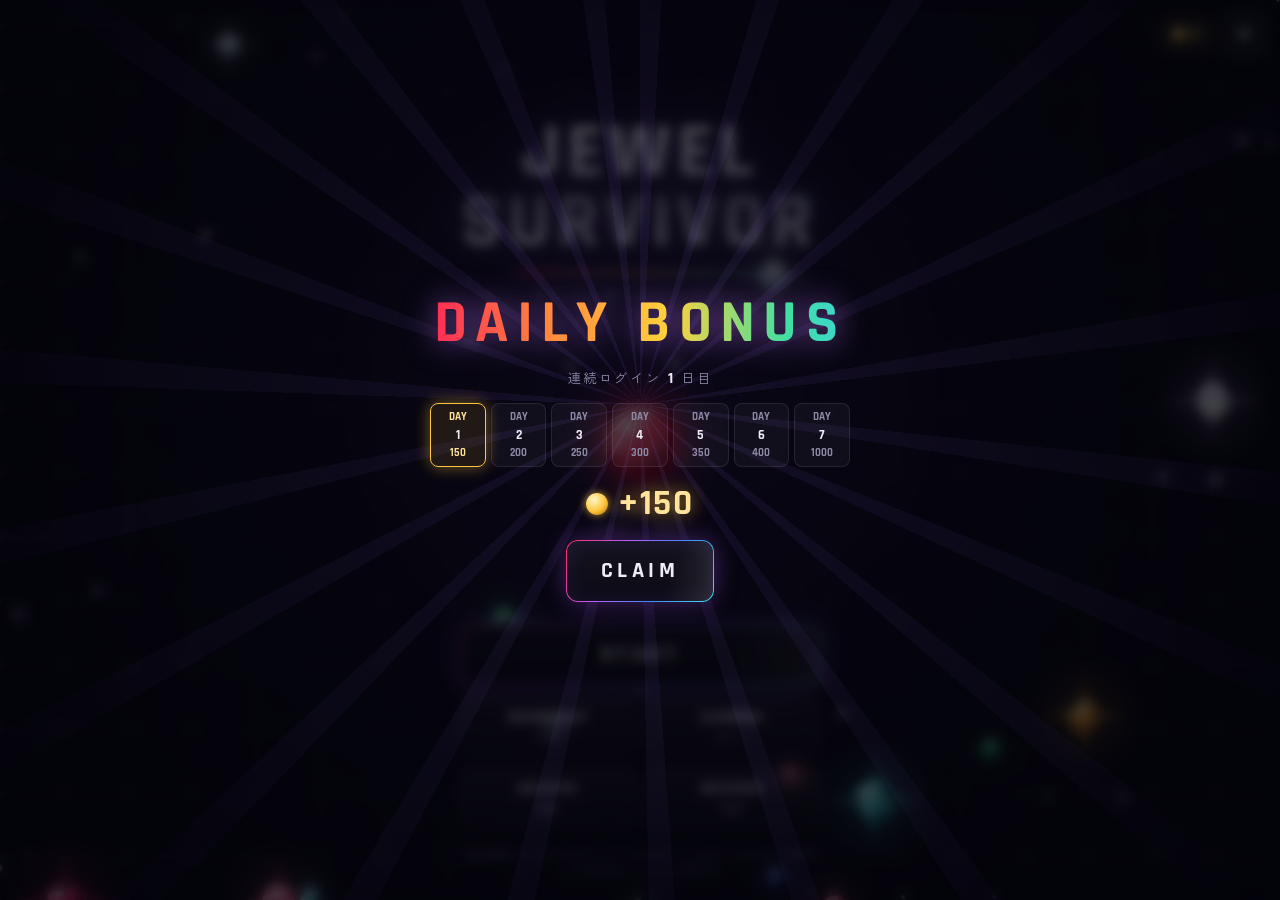
==== commit 38e7fb70: "Restyle to dark prism theme and adult-facing Japanese text - Black-based UI with glass panels, prism" ====
--- a/index.html
+++ b/index.html
@@ -6,17 +6,17 @@
   <meta name="apple-mobile-web-app-capable" content="yes">
   <meta name="mobile-web-app-capable" content="yes">
   <meta name="apple-mobile-web-app-status-bar-style" content="black-translucent">
-  <meta name="apple-mobile-web-app-title" content="ジュエサバ">
-  <meta name="theme-color" content="#ff7ac3">
+  <meta name="apple-mobile-web-app-title" content="JEWEL SURVIVOR">
+  <meta name="theme-color" content="#06060b">
   <meta name="format-detection" content="telephone=no">
-  <meta name="description" content="ジュエルの ちからで くすみ団を ぶっとばせ！ キラキラ ドパドパ ヴァンサバライク。">
-  <title>ジュエル・サバイバー</title>
+  <meta name="description" content="宝石の力で闇を殲滅する、光とパーティクル全開のヴァンサバライク。">
+  <title>JEWEL SURVIVOR</title>
   <link rel="manifest" href="manifest.webmanifest">
   <link rel="apple-touch-icon" href="icons/icon-180.png">
   <link rel="icon" type="image/png" href="icons/icon-192.png">
   <link rel="preconnect" href="https://fonts.googleapis.com">
   <link rel="preconnect" href="https://fonts.gstatic.com" crossorigin>
-  <link href="https://fonts.googleapis.com/css2?family=M+PLUS+Rounded+1c:wght@500;800;900&display=swap" rel="stylesheet">
+  <link href="https://fonts.googleapis.com/css2?family=Rajdhani:wght@500;600;700&family=Zen+Kaku+Gothic+New:wght@500;700;900&display=swap" rel="stylesheet">
   <link rel="stylesheet" href="css/style.css">
 </head>
 <body>
@@ -24,11 +24,12 @@
     <canvas id="game"></canvas>
 
     <div id="hud" class="hidden">
-      <div id="xpbar"><div id="xpfill"></div><span id="lvtext">Lv 1</span></div>
+      <div id="xpbar"><div id="xpfill"></div></div>
       <div id="hudtop">
         <div id="hudleft">
-          <div class="stat"><span class="ico">💎</span><b id="kills">0</b></div>
-          <div class="stat" id="coinstat"><span class="ico">🪙</span><b id="coins">0</b></div>
+          <div id="lvtext">LV 1</div>
+          <div class="stat"><span class="k">KILL</span><b id="kills">0</b></div>
+          <div class="stat" id="coinstat"><span class="k">COIN</span><b id="coins">0</b></div>
         </div>
         <div id="timer">00:00</div>
         <button id="pausebtn" aria-label="ポーズ"><span></span><span></span></button>
@@ -39,7 +40,7 @@
       <div id="feverwrap"><div id="fever"><div id="feverfill"></div></div><span id="fevertext">FEVER</span></div>
     </div>
 
-    <div id="movehint" class="hidden">👆 がめんを なぞって うごこう！</div>
+    <div id="movehint" class="hidden">画面をドラッグして移動</div>
     <div id="joy"><div id="joybase"><div id="joyknob"></div></div></div>
     <div id="banners"></div>
     <div id="screens"></div>
--- a/css/style.css
+++ b/css/style.css
@@ -1,101 +1,97 @@
 /* =====================================================================
-   ジュエル・サバイバー  スタイル
+   JEWEL SURVIVOR — dark / prism theme
    ===================================================================== */
 :root {
-  --pink: #ff5fa2;
-  --pink2: #ff9ccb;
-  --purple: #8b5cf6;
-  --deep: #3a1450;
-  --gold: #ffc21a;
-  --sky: #7cc8ff;
-  --mint: #4ade80;
-  --white: #ffffff;
-  --panel: rgba(255, 255, 255, 0.92);
+  --bg: #06060b;
+  --panel: rgba(16, 15, 26, 0.86);
+  --line: rgba(255, 255, 255, 0.09);
+  --line2: rgba(255, 255, 255, 0.18);
+  --text: #eeecf7;
+  --muted: #8d8aa6;
+  --gold: #ffc53d;
+  --prism: linear-gradient(90deg, #ff2d55, #ff8a3d, #ffd23d, #3fe0a0, #3fc8ff, #6a7dff, #c45cff, #ff2d55);
+  --prism-soft: linear-gradient(120deg, #ff2d55 0%, #b45cff 35%, #3d8bff 65%, #3fe0da 100%);
   --safe-t: env(safe-area-inset-top, 0px);
   --safe-b: env(safe-area-inset-bottom, 0px);
   --safe-l: env(safe-area-inset-left, 0px);
   --safe-r: env(safe-area-inset-right, 0px);
-  --font: "M PLUS Rounded 1c", "Hiragino Maru Gothic ProN", "Hiragino Sans", "Arial Rounded MT Bold", system-ui, sans-serif;
-  --rainbow: linear-gradient(90deg, #ff4d6d, #ff9f1c, #ffe14d, #4ade80, #38bdf8, #818cf8, #e879f9, #ff4d6d);
+  --font: "Rajdhani", "Zen Kaku Gothic New", "Hiragino Sans", "Hiragino Kaku Gothic ProN", system-ui, sans-serif;
+  --font-jp: "Zen Kaku Gothic New", "Hiragino Sans", "Hiragino Kaku Gothic ProN", system-ui, sans-serif;
 }
 
 * { box-sizing: border-box; -webkit-tap-highlight-color: transparent; }
 html, body {
   margin: 0; padding: 0; width: 100%; height: 100%; overflow: hidden;
-  background: #fbe9ff;
+  background: var(--bg);
   font-family: var(--font);
-  color: var(--deep);
+  color: var(--text);
   -webkit-user-select: none; user-select: none;
   -webkit-touch-callout: none;
   touch-action: none;
   overscroll-behavior: none;
   position: fixed; inset: 0;
-}
-button { font-family: inherit; cursor: pointer; }
+  -webkit-font-smoothing: antialiased;
+}
+button { font-family: inherit; cursor: pointer; color: inherit; }
 .hidden { display: none !important; }
 
 #app { position: fixed; inset: 0; overflow: hidden; }
 #game { position: absolute; inset: 0; width: 100%; height: 100%; display: block; }
 
 /* ------------------------------------------------------------------ 文字 */
-.outline {
-  -webkit-text-stroke: 5px var(--deep);
-  paint-order: stroke fill;
-}
-.rainbow-text {
-  background: var(--rainbow);
+.prism-text {
+  background: var(--prism);
   background-size: 200% 100%;
   -webkit-background-clip: text; background-clip: text;
   color: transparent;
-  animation: rainbowMove 1.2s linear infinite;
-}
-@keyframes rainbowMove { to { background-position: -200% 0; } }
+  animation: prismMove 3s linear infinite;
+}
+@keyframes prismMove { to { background-position: -200% 0; } }
+.en { font-family: var(--font); letter-spacing: 0.12em; text-transform: uppercase; }
+.label { font-size: 11px; letter-spacing: 0.25em; color: var(--muted); text-transform: uppercase; font-weight: 600; }
 
 /* ------------------------------------------------------------------ ボタン */
 .btn {
   position: relative;
-  border: none;
-  border-radius: 999px;
-  padding: 14px 22px;
-  font-size: 20px;
-  font-weight: 900;
-  color: #fff;
-  background: linear-gradient(180deg, #ff8cc6 0%, #ff4f9a 100%);
-  box-shadow: 0 6px 0 #c2266d, 0 10px 18px rgba(194, 38, 109, 0.35), inset 0 2px 0 rgba(255,255,255,0.6);
-  text-shadow: 0 2px 0 rgba(120, 0, 60, 0.45);
-  transition: transform 0.08s, box-shadow 0.08s;
-  letter-spacing: 0.02em;
+  border: 1px solid var(--line2);
+  border-radius: 12px;
+  padding: 13px 20px;
+  font-size: 16px;
+  font-weight: 700;
+  letter-spacing: 0.08em;
+  color: var(--text);
+  background: linear-gradient(180deg, rgba(255,255,255,0.07), rgba(255,255,255,0.02));
+  backdrop-filter: blur(6px); -webkit-backdrop-filter: blur(6px);
+  transition: transform 0.08s, background 0.15s, box-shadow 0.15s;
   overflow: hidden;
 }
-.btn::after {
-  content: '';
-  position: absolute; top: 4px; left: 12%; right: 12%; height: 36%;
-  border-radius: 999px;
-  background: linear-gradient(180deg, rgba(255,255,255,0.55), rgba(255,255,255,0));
-  pointer-events: none;
-}
-.btn:active { transform: translateY(5px) scale(0.98); box-shadow: 0 1px 0 #c2266d, 0 3px 8px rgba(194, 38, 109, 0.3); }
-.btn.big { font-size: 28px; padding: 18px 40px; }
-.btn.blue { background: linear-gradient(180deg, #8fd0ff, #3d8bff); box-shadow: 0 6px 0 #1f56b8, 0 10px 18px rgba(31,86,184,0.35), inset 0 2px 0 rgba(255,255,255,0.6); text-shadow: 0 2px 0 rgba(0,40,120,0.45); }
-.btn.gold { background: linear-gradient(180deg, #ffe680, #ffb300); box-shadow: 0 6px 0 #b86e00, 0 10px 18px rgba(184,110,0,0.35), inset 0 2px 0 rgba(255,255,255,0.7); color: #6b3a00; text-shadow: 0 1px 0 rgba(255,255,255,0.6); }
-.btn.purple { background: linear-gradient(180deg, #c3a6ff, #8b5cf6); box-shadow: 0 6px 0 #5b2fc0, 0 10px 18px rgba(91,47,192,0.35), inset 0 2px 0 rgba(255,255,255,0.6); }
-.btn.green { background: linear-gradient(180deg, #8ef5b5, #22c46a); box-shadow: 0 6px 0 #10813f, 0 10px 18px rgba(16,129,63,0.35), inset 0 2px 0 rgba(255,255,255,0.6); text-shadow: 0 2px 0 rgba(0,80,30,0.45); }
-.btn.gray { background: linear-gradient(180deg, #e2dcea, #a99bb8); box-shadow: 0 6px 0 #6f6180, inset 0 2px 0 rgba(255,255,255,0.6); }
-.btn.rainbowbtn { background: linear-gradient(90deg, #ff4d6d, #ff9f1c, #ffd400, #22c46a, #38bdf8, #818cf8, #e879f9); background-size: 300% 100%; animation: rainbowMove 2s linear infinite; box-shadow: 0 6px 0 #7a2a9a, 0 10px 18px rgba(122,42,154,0.35); }
-.btn:disabled { filter: grayscale(0.8) brightness(0.9); opacity: 0.7; }
-.btn .sub { display: block; font-size: 12px; opacity: 0.95; margin-top: 2px; }
-.btn.pulse { animation: btnPulse 1.1s ease-in-out infinite; }
-@keyframes btnPulse { 0%,100% { transform: scale(1); } 50% { transform: scale(1.06); } }
+.btn .sub { display: block; font-family: var(--font-jp); font-size: 11px; font-weight: 500; letter-spacing: 0.1em; color: var(--muted); margin-top: 2px; }
+.btn:active { transform: scale(0.97); background: rgba(255,255,255,0.12); }
+.btn:disabled { opacity: 0.35; }
+.btn.primary {
+  border: 1px solid transparent;
+  background: linear-gradient(180deg, #15131f, #0c0b14) padding-box, var(--prism-soft) border-box;
+  box-shadow: 0 0 24px rgba(180, 92, 255, 0.35), inset 0 0 20px rgba(120, 90, 255, 0.12);
+}
+.btn.primary::before {
+  content: ''; position: absolute; inset: 0;
+  background: linear-gradient(110deg, transparent 30%, rgba(255,255,255,0.16) 50%, transparent 70%);
+  background-size: 250% 100%; animation: sheen 2.8s ease-in-out infinite;
+}
+@keyframes sheen { 0% { background-position: 150% 0; } 60%,100% { background-position: -100% 0; } }
+.btn.big { font-size: 22px; padding: 16px 34px; letter-spacing: 0.2em; }
+.btn.gold { border-color: rgba(255, 197, 61, 0.55); color: #ffe39a; box-shadow: 0 0 16px rgba(255,197,61,0.15); }
+.btn.ghost { background: transparent; }
+.btn.small { font-size: 13px; padding: 8px 12px; }
 
 .iconbtn {
-  width: 48px; height: 48px; border-radius: 16px; border: none;
-  background: rgba(255,255,255,0.9);
-  box-shadow: 0 4px 0 #d9a6c8, 0 6px 12px rgba(120, 40, 100, 0.2);
-  font-size: 22px; display: grid; place-items: center; color: var(--deep);
-}
-.iconbtn:active { transform: translateY(3px); box-shadow: 0 1px 0 #d9a6c8; }
-
-/* ------------------------------------------------------------------ スクリーン共通 */
+  width: 44px; height: 44px; border-radius: 12px; border: 1px solid var(--line2);
+  background: rgba(255,255,255,0.05); backdrop-filter: blur(6px); -webkit-backdrop-filter: blur(6px);
+  font-size: 18px; display: grid; place-items: center; color: var(--text); flex: none;
+}
+.iconbtn:active { transform: scale(0.94); }
+
+/* ------------------------------------------------------------------ スクリーン */
 #screens { position: absolute; inset: 0; pointer-events: none; z-index: 20; }
 .screen {
   position: absolute; inset: 0;
@@ -105,441 +101,419 @@
   overflow-y: auto; overflow-x: hidden;
   -webkit-overflow-scrolling: touch;
   touch-action: pan-y;
-  animation: screenIn 0.25s ease-out;
-}
-@keyframes screenIn { from { opacity: 0; transform: scale(1.04); } to { opacity: 1; transform: none; } }
-.screen.dim { background: rgba(40, 10, 60, 0.55); backdrop-filter: blur(3px); -webkit-backdrop-filter: blur(3px); }
-.screen.dark { background: radial-gradient(circle at 50% 40%, rgba(80,20,110,0.85), rgba(20,5,35,0.95)); }
+  animation: screenIn 0.3s ease-out;
+}
+@keyframes screenIn { from { opacity: 0; } to { opacity: 1; } }
+.screen.dim { background: rgba(4, 4, 10, 0.72); backdrop-filter: blur(6px); -webkit-backdrop-filter: blur(6px); }
+.screen.dark { background: radial-gradient(circle at 50% 38%, rgba(40, 24, 70, 0.9), rgba(3, 3, 8, 0.97) 70%); }
 
 .panel {
   background: var(--panel);
-  border-radius: 24px;
-  box-shadow: 0 8px 0 rgba(200, 120, 180, 0.5), 0 16px 40px rgba(80, 20, 100, 0.25);
-  border: 3px solid #fff;
-  padding: 16px;
+  border: 1px solid var(--line);
+  border-radius: 16px;
+  padding: 14px 16px;
   width: 100%;
   max-width: 520px;
+  backdrop-filter: blur(8px); -webkit-backdrop-filter: blur(8px);
 }
 
 .topbar {
   width: 100%; max-width: 560px;
   display: flex; align-items: center; justify-content: space-between; gap: 8px;
-  margin-bottom: 10px;
-}
-.topbar h2 {
-  margin: 0; font-size: clamp(18px, 6.2vw, 26px); white-space: nowrap; font-weight: 900; color: #fff;
-  -webkit-text-stroke: 6px var(--deep); paint-order: stroke fill;
-  text-align: center; flex: 1;
-}
+  margin-bottom: 14px;
+}
+.topbar h2 { margin: 0; text-align: center; flex: 1; line-height: 1.1; }
+.topbar h2 .en { display: block; font-size: 22px; font-weight: 700; letter-spacing: 0.3em; }
+.topbar h2 .jp { display: block; font-family: var(--font-jp); font-size: 11px; color: var(--muted); letter-spacing: 0.2em; font-weight: 500; }
 .coinpill {
-  background: linear-gradient(180deg, #fff6c9, #ffd34d);
-  border: 3px solid #fff;
-  border-radius: 999px; padding: 6px 14px 6px 10px;
-  font-weight: 900; font-size: 18px; color: #7a4300;
-  box-shadow: 0 4px 0 #c98a00;
-  white-space: nowrap;
-  display: flex; align-items: center; gap: 4px;
+  border: 1px solid rgba(255,197,61,0.35); border-radius: 999px; padding: 6px 12px;
+  font-weight: 700; font-size: 16px; color: #ffe39a; background: rgba(255,197,61,0.07);
+  white-space: nowrap; display: flex; align-items: center; gap: 6px; letter-spacing: 0.05em;
+}
+.coin-ico {
+  display: inline-block; width: 12px; height: 12px; border-radius: 50%;
+  background: radial-gradient(circle at 35% 30%, #fff6c9, #ffc53d 55%, #a86a00);
+  box-shadow: 0 0 8px rgba(255,197,61,0.7); flex: none;
 }
 .coinpill.bump { animation: bump 0.3s; }
-@keyframes bump { 50% { transform: scale(1.2); } }
+@keyframes bump { 50% { transform: scale(1.12); } }
 
 /* ------------------------------------------------------------------ タイトル */
 .title-screen { justify-content: space-between; }
-.logo { margin-top: calc(44px + 1vh); text-align: center; position: relative; }
-.logo .en {
-  font-size: min(15vw, 72px); font-weight: 900; line-height: 0.95; letter-spacing: 0.02em;
-  background: var(--rainbow); background-size: 200% 100%;
+.title-top { position: absolute; top: calc(var(--safe-t) + 12px); right: calc(var(--safe-r) + 14px); left: calc(var(--safe-l) + 14px); display: flex; gap: 8px; align-items: center; justify-content: flex-end; }
+.logo { margin-top: calc(70px + 4vh); text-align: center; }
+.logo .main {
+  font-family: var(--font); font-weight: 700; line-height: 0.92;
+  font-size: min(15vw, 76px); letter-spacing: 0.08em;
+  background: linear-gradient(180deg, #ffffff 0%, #d8d4ee 45%, #8f8aa8 52%, #f4f2ff 100%);
   -webkit-background-clip: text; background-clip: text; color: transparent;
-  animation: rainbowMove 3s linear infinite;
-  filter: drop-shadow(0 4px 0 var(--deep)) drop-shadow(0 -2px 0 #fff) drop-shadow(0 0 12px rgba(255,255,255,0.8));
-}
-.logo .jp {
-  font-size: min(8vw, 34px); font-weight: 900; color: #fff; margin-top: 6px;
-  -webkit-text-stroke: 6px var(--pink); paint-order: stroke fill;
-}
-.logo .tag {
-  display: inline-block; margin-top: 10px; font-size: 15px; font-weight: 800;
-  background: #fff; color: var(--pink); padding: 6px 14px; border-radius: 999px;
-  box-shadow: 0 4px 0 rgba(255, 95, 162, 0.35);
-  animation: wobble 2.4s ease-in-out infinite;
-}
-@keyframes wobble { 0%,100% { transform: rotate(-3deg); } 50% { transform: rotate(3deg) scale(1.05); } }
-.title-hero {
-  display: flex; flex-direction: column; align-items: center; gap: 4px;
-}
-.title-hero img { width: 120px; height: 120px; animation: floaty 2.2s ease-in-out infinite; filter: drop-shadow(0 8px 12px rgba(120,40,120,0.35)); }
-.title-hero .word { font-weight: 900; font-size: 20px; color: #fff; -webkit-text-stroke: 5px var(--deep); paint-order: stroke fill; }
-@keyframes floaty { 0%,100% { transform: translateY(0) rotate(-4deg); } 50% { transform: translateY(-10px) rotate(4deg); } }
-.title-menu { display: flex; flex-direction: column; gap: 14px; width: 100%; max-width: 360px; align-items: stretch; margin-bottom: 8px; }
-.title-row { display: grid; grid-template-columns: 1fr 1fr; gap: 12px; }
-.title-row .btn { font-size: 17px; padding: 12px 8px; }
-.credit { font-size: 10px; color: rgba(58,20,80,0.6); text-align: center; margin-top: 6px; line-height: 1.5; }
-.title-top { position: absolute; top: calc(var(--safe-t) + 10px); right: calc(var(--safe-r) + 12px); display: flex; gap: 8px; align-items: center; }
-.tap-start { font-size: 14px; color: var(--deep); opacity: 0.7; }
-
-/* ------------------------------------------------------------------ キャラえらび */
+  filter: drop-shadow(0 0 18px rgba(170, 120, 255, 0.45));
+}
+.logo .line { height: 2px; width: 70%; margin: 14px auto 10px; background: var(--prism); background-size: 200% 100%; animation: prismMove 3s linear infinite; box-shadow: 0 0 12px rgba(200,120,255,0.8); }
+.logo .sub { font-family: var(--font-jp); font-size: 13px; letter-spacing: 0.35em; color: var(--muted); }
+.title-hero { display: flex; flex-direction: column; align-items: center; gap: 6px; }
+.title-hero img { width: 104px; height: 104px; animation: floaty 3.2s ease-in-out infinite; }
+.title-hero .word { font-family: var(--font-jp); font-weight: 700; font-size: 15px; letter-spacing: 0.2em; text-align: center; }
+.title-hero .word small { display: block; color: var(--muted); font-size: 11px; letter-spacing: 0.3em; font-family: var(--font); }
+@keyframes floaty { 0%,100% { transform: translateY(0) rotate(-3deg); } 50% { transform: translateY(-8px) rotate(3deg); } }
+.title-menu { display: flex; flex-direction: column; gap: 10px; width: 100%; max-width: 360px; align-items: stretch; margin-bottom: 6px; }
+.title-row { display: grid; grid-template-columns: 1fr 1fr; gap: 10px; }
+.title-row .btn { font-size: 15px; padding: 11px 8px; }
+.credit { font-family: var(--font-jp); font-size: 10px; color: rgba(141,138,166,0.8); text-align: center; margin-top: 8px; line-height: 1.6; }
+
+/* ------------------------------------------------------------------ キャラ選択 */
 .char-detail { display: flex; gap: 14px; align-items: center; }
-.char-detail img { width: 96px; height: 96px; flex: none; animation: floaty 2.2s ease-in-out infinite; }
-.char-detail .name { font-size: 24px; font-weight: 900; }
-.char-detail .word { display: inline-block; font-weight: 900; font-size: 15px; padding: 3px 12px; border-radius: 999px; color: #fff; margin: 2px 0 6px; }
-.char-detail .perk { font-size: 13px; font-weight: 800; color: #b3246b; }
-.char-detail .wname { font-size: 14px; font-weight: 800; }
-.lore { font-size: 13px; line-height: 1.6; margin-top: 8px; font-weight: 500; }
-.char-grid { display: grid; grid-template-columns: repeat(4, 1fr); gap: 10px; width: 100%; max-width: 520px; margin: 14px 0; }
+.char-detail img { width: 88px; height: 88px; flex: none; animation: floaty 3s ease-in-out infinite; }
+.char-detail .name { font-family: var(--font-jp); font-size: 22px; font-weight: 900; display: flex; align-items: center; gap: 8px; flex-wrap: wrap; }
+.char-detail .name .en { font-size: 12px; color: var(--muted); letter-spacing: 0.2em; }
+.word-tag { display: inline-block; font-family: var(--font-jp); font-weight: 700; font-size: 12px; padding: 1px 10px; border-radius: 6px; border: 1px solid; margin: 4px 0 6px; letter-spacing: 0.1em; }
+.char-detail .row { font-family: var(--font-jp); font-size: 12.5px; color: var(--muted); line-height: 1.6; }
+.char-detail .row b { color: var(--text); font-weight: 700; }
+.lore { font-family: var(--font-jp); font-size: 13px; line-height: 1.7; margin-top: 10px; color: #c9c6dc; }
+.char-grid { display: grid; grid-template-columns: repeat(4, 1fr); gap: 8px; width: 100%; max-width: 520px; margin: 12px 0; }
 .char-cell {
-  position: relative; aspect-ratio: 1; border-radius: 18px; border: 3px solid #fff;
-  background: rgba(255,255,255,0.75);
-  box-shadow: 0 4px 0 rgba(200,120,180,0.5);
-  display: grid; place-items: center; padding: 0;
-}
-.char-cell img { width: 78%; height: 78%; }
-.char-cell.locked img { filter: brightness(0) opacity(0.25); }
-.char-cell.locked::after { content: '🔒'; position: absolute; font-size: 20px; }
-.char-cell.sel { border-color: var(--pink); background: #fff; transform: scale(1.06); box-shadow: 0 0 0 4px rgba(255,95,162,0.35), 0 6px 0 rgba(200,60,140,0.6); }
-.char-cell .rar { position: absolute; top: -6px; left: -6px; font-size: 10px; font-weight: 900; padding: 1px 6px; border-radius: 8px; color: #fff; }
-.char-cell .aw { position: absolute; bottom: -6px; right: -4px; font-size: 11px; font-weight: 900; color: #b3246b; background: #fff; border-radius: 8px; padding: 0 5px; }
-.toggle-row { display: flex; align-items: center; justify-content: space-between; gap: 10px; font-weight: 800; margin-top: 10px; }
+  position: relative; aspect-ratio: 1; border-radius: 12px; border: 1px solid var(--line);
+  background: rgba(255,255,255,0.03); display: grid; place-items: center; padding: 0;
+  transition: border-color 0.15s, background 0.15s;
+}
+.char-cell img { width: 72%; height: 72%; }
+.char-cell.locked img { filter: grayscale(1) brightness(0.3); }
+.char-cell.locked::after { content: 'LOCKED'; position: absolute; bottom: 4px; font-size: 9px; letter-spacing: 0.2em; color: var(--muted); }
+.char-cell.sel { border-color: var(--c, #fff); background: rgba(255,255,255,0.07); box-shadow: 0 0 18px var(--c, #fff), inset 0 0 14px rgba(255,255,255,0.08); }
+.char-cell .rar { position: absolute; top: 4px; left: 5px; font-size: 9px; }
+.char-cell .aw { position: absolute; bottom: 3px; right: 5px; font-size: 10px; font-weight: 700; color: var(--gold); }
+.toggle-row { display: flex; align-items: center; justify-content: space-between; gap: 10px; font-weight: 700; letter-spacing: 0.1em; }
+.toggle-row small { display: block; font-family: var(--font-jp); color: var(--muted); font-weight: 500; letter-spacing: 0; }
 
 /* ------------------------------------------------------------------ レア度 */
-.r-N { --rc: #c9c9d9; }
-.r-R { --rc: #5ab0ff; }
-.r-SR { --rc: #ffc21a; }
-.r-SSR { --rc: #ff5fd2; }
-.r-UR { --rc: #ff5fd2; }
-.rarbadge { color: #fff; font-weight: 900; border-radius: 8px; padding: 1px 8px; font-size: 12px; background: var(--rc); }
-.r-UR .rarbadge, .rarbadge.r-UR { background: var(--rainbow); background-size: 200% 100%; animation: rainbowMove 1s linear infinite; }
+.r-N { --rc: #8f8ca6; }
+.r-R { --rc: #4da3ff; }
+.r-SR { --rc: #ffc53d; }
+.r-SSR { --rc: #ff4fd8; }
+.r-UR { --rc: #ffffff; }
+.rarbadge { font-family: var(--font); font-weight: 700; font-size: 11px; letter-spacing: 0.12em; padding: 0 6px; border-radius: 4px; color: var(--rc); border: 1px solid var(--rc); line-height: 16px; display: inline-block; }
+.rarbadge.r-UR { color: #fff; border-color: transparent; background: var(--prism); background-size: 200% 100%; animation: prismMove 1.5s linear infinite; }
 
 /* ------------------------------------------------------------------ レベルアップ */
-.lvl-screen { justify-content: center; gap: 10px; }
-.lvl-title {
-  font-size: min(14vw, 64px); font-weight: 900; line-height: 1;
-  background: var(--rainbow); background-size: 200% 100%;
-  -webkit-background-clip: text; background-clip: text; color: transparent;
-  animation: rainbowMove 1s linear infinite, lvlPop 0.5s cubic-bezier(.2,1.8,.4,1);
-  filter: drop-shadow(0 4px 0 #fff) drop-shadow(0 6px 0 var(--deep));
-}
-@keyframes lvlPop { from { transform: scale(0.2) rotate(-10deg); opacity: 0; } to { transform: none; opacity: 1; } }
-.lvl-sub { font-size: 20px; font-weight: 900; color: #fff; -webkit-text-stroke: 5px var(--deep); paint-order: stroke fill; }
+.lvl-screen { justify-content: center; gap: 8px; }
+.big-title {
+  font-family: var(--font); font-weight: 700; font-size: min(13vw, 60px); line-height: 1; letter-spacing: 0.14em;
+  animation: titleIn 0.5s cubic-bezier(.2,1.4,.4,1) both, prismMove 3s linear infinite;
+  filter: drop-shadow(0 0 16px rgba(190, 120, 255, 0.7));
+}
+@keyframes titleIn { from { transform: scale(1.5); opacity: 0; } to { transform: none; opacity: 1; } }
+.sub-title { font-family: var(--font-jp); font-size: 13px; color: var(--muted); letter-spacing: 0.2em; }
+.sub-title b { color: var(--text); font-family: var(--font); font-size: 16px; letter-spacing: 0.1em; }
 .rays {
-  position: absolute; left: 50%; top: 50%; width: 200vmax; height: 200vmax; margin: -100vmax 0 0 -100vmax;
-  background: repeating-conic-gradient(from 0deg, rgba(255,255,255,0.13) 0deg 10deg, rgba(255,255,255,0) 10deg 20deg);
-  animation: spin 12s linear infinite; pointer-events: none; z-index: -1;
+  position: absolute; left: 50%; top: 45%; width: 200vmax; height: 200vmax; margin: -100vmax 0 0 -100vmax;
+  background: repeating-conic-gradient(from 0deg, rgba(160,120,255,0.08) 0deg 3deg, rgba(0,0,0,0) 3deg 16deg);
+  -webkit-mask: radial-gradient(circle, #000 5%, transparent 45%); mask: radial-gradient(circle, #000 5%, transparent 45%);
+  animation: spin 30s linear infinite; pointer-events: none; z-index: -1;
 }
 @keyframes spin { to { transform: rotate(360deg); } }
-.cards { display: flex; flex-direction: column; gap: 10px; width: 100%; max-width: 480px; }
+.cards { display: flex; flex-direction: column; gap: 9px; width: 100%; max-width: 480px; margin-top: 6px; }
 .card {
   position: relative; display: flex; align-items: center; gap: 12px; text-align: left;
-  border: 4px solid var(--rc); border-radius: 20px; padding: 10px 12px;
-  background: linear-gradient(180deg, #fff, #fff4fb);
-  box-shadow: 0 6px 0 color-mix(in srgb, var(--rc) 70%, #000 20%), 0 10px 24px rgba(40,10,60,0.35);
-  color: var(--deep);
-  opacity: 0; transform: translateY(40px) rotateX(70deg) scale(0.8);
-  animation: cardIn 0.45s cubic-bezier(.2,1.5,.4,1) forwards;
+  border: 1px solid color-mix(in srgb, var(--rc) 55%, transparent); border-radius: 14px; padding: 10px 12px;
+  background: linear-gradient(100deg, color-mix(in srgb, var(--rc) 12%, rgba(14,13,22,0.95)), rgba(14,13,22,0.92) 60%);
+  box-shadow: inset 3px 0 0 var(--rc);
+  opacity: 0; transform: translateX(30px);
+  animation: cardIn 0.4s cubic-bezier(.2,1.2,.4,1) forwards;
   overflow: hidden;
 }
-.card:active { transform: scale(0.97) !important; }
+.card:active { transform: scale(0.98) !important; }
 @keyframes cardIn { to { opacity: 1; transform: none; } }
 .card::before {
-  content: ''; position: absolute; top: 0; left: -60%; width: 40%; height: 100%;
-  background: linear-gradient(100deg, rgba(255,255,255,0), rgba(255,255,255,0.85), rgba(255,255,255,0));
-  transform: skewX(-20deg);
-  animation: shine 2.2s ease-in-out infinite; animation-delay: inherit;
-}
-@keyframes shine { 0% { left: -60%; } 40%,100% { left: 130%; } }
-.card.r-UR { border-image: none; border-color: transparent; background: linear-gradient(#fff, #fff) padding-box, var(--rainbow) border-box; background-size: 100% 100%, 200% 100%; animation: cardIn 0.45s cubic-bezier(.2,1.5,.4,1) forwards, rainbowBorder 1s linear infinite; }
-@keyframes rainbowBorder { to { background-position: 0 0, -200% 0; } }
-.card.r-SSR, .card.r-UR { box-shadow: 0 6px 0 #a02a8a, 0 0 24px rgba(255,95,210,0.7); }
-.card img { width: 64px; height: 64px; flex: none; }
-.card .cbody { flex: 1; min-width: 0; }
-.card .cname { font-weight: 900; font-size: 18px; line-height: 1.2; }
-.card .clv { font-weight: 900; font-size: 13px; color: #b3246b; }
-.card .cdesc { font-size: 13px; font-weight: 700; line-height: 1.4; margin-top: 2px; }
-.card .cword { font-size: 11px; font-weight: 800; opacity: 0.7; margin-top: 2px; }
-.card .ctag { position: absolute; top: 6px; right: 8px; }
-.card .cdouble { position: absolute; bottom: 6px; right: 8px; font-weight: 900; color: #fff; background: linear-gradient(90deg,#ff4d6d,#ffb300); padding: 1px 8px; border-radius: 8px; font-size: 12px; animation: btnPulse 0.6s infinite; }
+  content: ''; position: absolute; top: 0; left: -60%; width: 35%; height: 100%;
+  background: linear-gradient(100deg, rgba(255,255,255,0), rgba(255,255,255,0.12), rgba(255,255,255,0));
+  transform: skewX(-20deg); animation: shine 3s ease-in-out infinite;
+}
+@keyframes shine { 0% { left: -60%; } 45%,100% { left: 140%; } }
+.card.r-SR, .card.r-SSR { box-shadow: 0 0 18px color-mix(in srgb, var(--rc) 35%, transparent), inset 3px 0 0 var(--rc); }
+.card.r-UR { border: 1px solid transparent; background: linear-gradient(100deg, #1a1426, #0e0d16 60%) padding-box, var(--prism) border-box; background-size: 100% 100%, 200% 100%; animation: cardIn 0.4s cubic-bezier(.2,1.2,.4,1) forwards, prismBorder 2s linear infinite; box-shadow: 0 0 28px rgba(200,120,255,0.5); }
+@keyframes prismBorder { to { background-position: 0 0, -200% 0; } }
+.card img { width: 58px; height: 58px; flex: none; }
+.card .cbody { flex: 1; min-width: 0; padding-right: 30px; }
+.card .cname { font-family: var(--font-jp); font-weight: 900; font-size: 16px; line-height: 1.25; }
+.card .clv { font-weight: 700; font-size: 13px; color: var(--rc); letter-spacing: 0.08em; }
+.card .cdesc { font-family: var(--font-jp); font-size: 12.5px; font-weight: 500; line-height: 1.5; margin-top: 2px; color: #d4d1e6; }
+.card .cword { font-family: var(--font-jp); font-size: 11px; color: var(--muted); margin-top: 3px; }
+.card .ctag { position: absolute; top: 8px; right: 10px; }
+.card .cdouble { position: absolute; bottom: 8px; right: 10px; font-weight: 700; font-size: 11px; letter-spacing: 0.12em; color: #111; background: var(--gold); padding: 1px 7px; border-radius: 4px; box-shadow: 0 0 12px rgba(255,197,61,0.8); }
 .card.chosen { animation: chosen 0.45s ease-out forwards !important; }
-@keyframes chosen { 30% { transform: scale(1.08); filter: brightness(1.3); } 100% { transform: scale(1.3); opacity: 0; filter: brightness(2); } }
-.card.notchosen { animation: notchosen 0.3s ease-in forwards !important; }
-@keyframes notchosen { to { transform: scale(0.8); opacity: 0; } }
-.lvl-actions { display: flex; gap: 12px; margin-top: 6px; }
-
-/* ------------------------------------------------------------------ たからばこ */
-.chest-screen { justify-content: center; gap: 14px; }
-.chest-stage { position: relative; width: 220px; height: 200px; display: grid; place-items: center; }
-.chest {
-  position: relative; width: 170px; height: 130px; transform-origin: 50% 100%;
-}
+@keyframes chosen { 30% { transform: scale(1.04); filter: brightness(1.6); } 100% { transform: scale(1.12); opacity: 0; filter: brightness(2.5); } }
+.card.notchosen { animation: notchosen 0.25s ease-in forwards !important; }
+@keyframes notchosen { to { transform: translateX(-20px); opacity: 0; } }
+.lvl-actions { display: flex; gap: 12px; margin-top: 8px; }
+
+/* ------------------------------------------------------------------ 宝箱 */
+.chest-screen { justify-content: center; gap: 12px; }
+.chest-stage { position: relative; width: 220px; height: 190px; display: grid; place-items: center; }
+.chest { position: relative; width: 160px; height: 120px; transform-origin: 50% 100%; }
 .chest .body {
-  position: absolute; bottom: 0; left: 0; right: 0; height: 80px;
-  background: linear-gradient(180deg, #ff8cc6, #e0357f); border-radius: 12px 12px 18px 18px;
-  border: 4px solid #7a1f4a; box-shadow: inset 0 -8px 0 rgba(0,0,0,0.15);
+  position: absolute; bottom: 0; left: 0; right: 0; height: 74px;
+  background: linear-gradient(180deg, #211d31, #0e0c16); border-radius: 6px 6px 10px 10px;
+  border: 1px solid #c9a24a; box-shadow: inset 0 0 18px rgba(255,197,61,0.12), 0 10px 30px rgba(0,0,0,0.6);
 }
 .chest .lid {
-  position: absolute; top: 4px; left: -4px; right: -4px; height: 60px;
-  background: linear-gradient(180deg, #ffb3d9, #ff5fa2); border-radius: 80px 80px 10px 10px;
-  border: 4px solid #7a1f4a; transform-origin: 10% 100%;
+  position: absolute; top: 6px; left: -3px; right: -3px; height: 54px;
+  background: linear-gradient(180deg, #2b2640, #15121f); border-radius: 60px 60px 6px 6px;
+  border: 1px solid #c9a24a; transform-origin: 10% 100%;
   transition: transform 0.35s cubic-bezier(.3,1.6,.5,1);
 }
-.chest .band { position: absolute; left: 50%; width: 22px; margin-left: -11px; top: 0; bottom: 0; background: linear-gradient(90deg, #ffd24a, #ffec9a, #ffb300); border-left: 3px solid #a36a00; border-right: 3px solid #a36a00; }
-.chest .rim { position: absolute; left: -4px; right: -4px; top: 58px; height: 12px; background: linear-gradient(180deg, #ffec9a, #ffb300); border: 3px solid #a36a00; border-radius: 6px; }
-.chest .lock { position: absolute; left: 50%; top: 52px; width: 36px; height: 36px; margin-left: -18px; z-index: 2; }
-.chest.shake { animation: chestShake 0.12s linear infinite; }
-@keyframes chestShake { 0% { transform: rotate(-4deg) scale(1.02); } 50% { transform: rotate(4deg) scale(0.98); } 100% { transform: rotate(-4deg) scale(1.02); } }
-.chest.open .lid { transform: rotate(-35deg) translate(-20px, -30px); }
+.chest .band { position: absolute; left: 50%; width: 14px; margin-left: -7px; top: 0; bottom: 0; background: linear-gradient(90deg, #8a6a1f, #ffd98a, #8a6a1f); }
+.chest .rim { position: absolute; left: -3px; right: -3px; top: 54px; height: 7px; background: linear-gradient(90deg, #8a6a1f, #ffd98a, #8a6a1f); border-radius: 2px; }
+.chest .lock { position: absolute; left: 50%; top: 44px; width: 30px; height: 30px; margin-left: -15px; z-index: 2; }
+.chest.shake { animation: chestShake 0.1s linear infinite; }
+@keyframes chestShake { 0% { transform: rotate(-3deg); } 50% { transform: rotate(3deg); } 100% { transform: rotate(-3deg); } }
+.chest.open .lid { transform: rotate(-32deg) translate(-16px, -26px); }
 .chest-beam {
-  position: absolute; left: 50%; top: 50%; width: 500px; height: 500px; margin: -250px 0 0 -250px;
-  background: repeating-conic-gradient(from 0deg, rgba(255,240,150,0.55) 0deg 8deg, rgba(255,240,150,0) 8deg 20deg);
+  position: absolute; left: 50%; top: 55%; width: 520px; height: 520px; margin: -260px 0 0 -260px;
+  background: repeating-conic-gradient(from 0deg, rgba(255,215,130,0.35) 0deg 3deg, rgba(0,0,0,0) 3deg 14deg);
   border-radius: 50%;
-  -webkit-mask: radial-gradient(circle, #000 20%, transparent 70%); mask: radial-gradient(circle, #000 20%, transparent 70%);
-  animation: spin 4s linear infinite; opacity: 0; transition: opacity 0.3s;
+  -webkit-mask: radial-gradient(circle, #000 12%, transparent 62%); mask: radial-gradient(circle, #000 12%, transparent 62%);
+  animation: spin 8s linear infinite; opacity: 0; transition: opacity 0.4s;
 }
 .chest-beam.on { opacity: 1; }
-.chest-beam.rainbow { background: repeating-conic-gradient(from 0deg, #ff4d6d99 0deg 8deg, transparent 8deg 16deg, #ffe14d99 16deg 24deg, transparent 24deg 32deg, #38bdf899 32deg 40deg, transparent 40deg 48deg); }
-.slots { display: flex; gap: 8px; flex-wrap: wrap; justify-content: center; max-width: 420px; }
+.chest-beam.prism { background: repeating-conic-gradient(from 0deg, rgba(255,45,85,0.45) 0deg 3deg, transparent 3deg 12deg, rgba(63,200,255,0.45) 12deg 15deg, transparent 15deg 24deg, rgba(196,92,255,0.45) 24deg 27deg, transparent 27deg 36deg); }
+.slots { display: flex; gap: 8px; flex-wrap: wrap; justify-content: center; max-width: 420px; position: relative; z-index: 2; }
 .slot {
-  width: 72px; height: 88px; border-radius: 16px; background: #fff; border: 4px solid var(--gold);
-  display: flex; flex-direction: column; align-items: center; justify-content: center;
-  box-shadow: 0 5px 0 #b86e00; overflow: hidden; position: relative;
-}
-.slot img { width: 54px; height: 54px; }
-.slot .sl { font-size: 11px; font-weight: 900; color: #b3246b; }
+  width: 70px; height: 86px; border-radius: 12px; background: rgba(14,13,22,0.92); border: 1px solid rgba(255,197,61,0.5);
+  display: flex; flex-direction: column; align-items: center; justify-content: center; overflow: hidden; position: relative;
+  box-shadow: 0 0 14px rgba(255,197,61,0.15);
+}
+.slot img { width: 50px; height: 50px; }
+.slot .sl { font-size: 12px; font-weight: 700; color: var(--gold); letter-spacing: 0.08em; }
 .slot.spin img { animation: slotSpin 0.08s linear infinite; }
-@keyframes slotSpin { from { transform: translateY(-20px); opacity: 0.4; } to { transform: translateY(20px); opacity: 0.4; } }
+@keyframes slotSpin { from { transform: translateY(-18px); opacity: 0.35; } to { transform: translateY(18px); opacity: 0.35; } }
 .slot.stop { animation: slotStop 0.35s cubic-bezier(.2,1.8,.4,1); }
-@keyframes slotStop { from { transform: scale(1.4); } to { transform: none; } }
-.slot.evo { border-color: transparent; background: linear-gradient(#fff,#fff) padding-box, var(--rainbow) border-box; background-size: 100%, 200%; animation: rainbowBorder 1s linear infinite; }
-.chest-coins { position: relative; z-index: 2; font-size: 34px; font-weight: 900; color: #ffd24a; -webkit-text-stroke: 7px #7a4300; paint-order: stroke fill; min-height: 44px; }
-.chest-msg { position: relative; z-index: 3; margin-bottom: 14px; font-size: 22px; font-weight: 900; color: #fff; -webkit-text-stroke: 6px var(--deep); paint-order: stroke fill; text-align: center; }
-
-/* ------------------------------------------------------------------ しんか */
-.evo-screen { justify-content: center; gap: 10px; text-align: center; }
-.evo-gem { width: 180px; height: 180px; animation: evoGem 1.2s cubic-bezier(.2,1.5,.4,1); filter: drop-shadow(0 0 30px #fff) drop-shadow(0 0 60px #ff9cf0); }
-@keyframes evoGem { 0% { transform: scale(0) rotate(-720deg); } 100% { transform: none; } }
-.evo-title { font-size: min(18vw, 80px); font-weight: 900; line-height: 1; animation: lvlPop 0.6s 0.4s cubic-bezier(.2,1.8,.4,1) both; }
-.evo-from { font-size: 16px; font-weight: 800; color: #e7d4ff; margin-top: 6px; }
-.evo-name { font-size: 28px; font-weight: 900; color: #fff; -webkit-text-stroke: 6px #b3246b; paint-order: stroke fill; animation: lvlPop 0.6s 0.7s cubic-bezier(.2,1.8,.4,1) both; }
-.evo-desc { font-size: 15px; font-weight: 800; color: #fff; max-width: 340px; line-height: 1.5; animation: lvlPop 0.5s 0.9s both; }
-.evo-flash { position: absolute; inset: 0; background: #fff; animation: flashOut 0.8s ease-out forwards; pointer-events: none; }
+@keyframes slotStop { from { transform: scale(1.3); filter: brightness(2); } to { transform: none; } }
+.slot.evo { border-color: transparent; background: linear-gradient(#15121f,#15121f) padding-box, var(--prism) border-box; background-size: 100%, 200%; animation: prismBorder 1.5s linear infinite; box-shadow: 0 0 22px rgba(200,120,255,0.6); }
+.slot.evo .sl { color: #fff; }
+.chest-coins { position: relative; z-index: 2; font-size: 36px; font-weight: 700; color: #ffe39a; letter-spacing: 0.05em; min-height: 44px; text-shadow: 0 0 18px rgba(255,197,61,0.7); display: flex; align-items: center; gap: 10px; }
+.chest-coins .coin-ico, .rcoins .coin-ico { width: 22px; height: 22px; }
+.chest-msg { position: relative; z-index: 3; margin-bottom: 10px; text-align: center; }
+
+/* ------------------------------------------------------------------ 進化 */
+.evo-screen { justify-content: center; gap: 8px; text-align: center; }
+.evo-gem { width: 170px; height: 170px; animation: evoGem 1.2s cubic-bezier(.2,1.4,.4,1); }
+@keyframes evoGem { 0% { transform: scale(0) rotate(-540deg); filter: brightness(4); } 100% { transform: none; } }
+.evo-from { font-family: var(--font-jp); font-size: 13px; color: var(--muted); margin-top: 8px; letter-spacing: 0.1em; }
+.evo-name { font-family: var(--font-jp); font-size: 26px; font-weight: 900; letter-spacing: 0.08em; animation: titleIn 0.6s 0.6s cubic-bezier(.2,1.4,.4,1) both; text-shadow: 0 0 20px rgba(200,140,255,0.8); }
+.evo-desc { font-family: var(--font-jp); font-size: 14px; color: #d4d1e6; max-width: 340px; line-height: 1.6; animation: titleIn 0.5s 0.8s both; }
+.flash { position: absolute; inset: 0; background: #fff; animation: flashOut 0.8s ease-out forwards; pointer-events: none; }
 @keyframes flashOut { from { opacity: 1; } to { opacity: 0; } }
+.tap-hint { font-size: 12px; letter-spacing: 0.3em; color: var(--muted); margin-top: 18px; opacity: 0; transition: opacity 0.4s; }
 
 /* ------------------------------------------------------------------ HUD */
 #hud { position: absolute; inset: 0; pointer-events: none; z-index: 10; }
 #xpbar {
-  position: absolute; top: calc(var(--safe-t) + 6px); left: calc(var(--safe-l) + 8px); right: calc(var(--safe-r) + 8px);
-  height: 20px; border-radius: 999px; background: rgba(58,20,80,0.55); border: 3px solid #fff;
-  overflow: hidden; box-shadow: 0 3px 0 rgba(200,120,180,0.6);
+  position: absolute; top: calc(var(--safe-t) + 6px); left: calc(var(--safe-l) + 10px); right: calc(var(--safe-r) + 10px);
+  height: 5px; border-radius: 3px; background: rgba(255,255,255,0.1); overflow: hidden;
 }
 #xpfill {
   position: absolute; inset: 0; transform-origin: 0 50%; transform: scaleX(0);
-  background: var(--rainbow); background-size: 200% 100%; animation: rainbowMove 2s linear infinite;
-}
-#lvtext { position: absolute; inset: 0; display: grid; place-items: center; font-weight: 900; font-size: 13px; color: #fff; -webkit-text-stroke: 3px var(--deep); paint-order: stroke fill; }
+  background: var(--prism); background-size: 200% 100%; animation: prismMove 3s linear infinite;
+}
 #hudtop {
-  position: absolute; top: calc(var(--safe-t) + 32px); left: calc(var(--safe-l) + 8px); right: calc(var(--safe-r) + 8px);
+  position: absolute; top: calc(var(--safe-t) + 16px); left: calc(var(--safe-l) + 10px); right: calc(var(--safe-r) + 10px);
   display: flex; align-items: flex-start; justify-content: space-between;
 }
-#hudleft { display: flex; flex-direction: column; gap: 4px; }
-.stat { display: flex; align-items: center; gap: 4px; background: rgba(255,255,255,0.85); border-radius: 999px; padding: 2px 10px 2px 6px; font-weight: 900; font-size: 15px; box-shadow: 0 2px 0 rgba(200,120,180,0.6); min-width: 70px; }
-.stat .ico { font-size: 14px; }
+#hudleft { display: flex; flex-direction: column; gap: 1px; font-weight: 700; }
+#lvtext { font-size: 15px; letter-spacing: 0.15em; color: #fff; }
+.stat { display: flex; align-items: center; gap: 6px; font-size: 14px; color: #d6d3e8; letter-spacing: 0.05em; }
+.stat .k { font-size: 10px; color: var(--muted); letter-spacing: 0.2em; width: 34px; }
 .stat.bump { animation: bump 0.25s; }
-#timer { position: absolute; left: 50%; transform: translateX(-50%); font-size: 30px; font-weight: 900; color: #fff; -webkit-text-stroke: 6px var(--deep); paint-order: stroke fill; letter-spacing: 0.04em; }
-#pausebtn { pointer-events: auto; width: 44px; height: 44px; border-radius: 14px; border: 3px solid #fff; background: rgba(255,95,162,0.9); box-shadow: 0 4px 0 #c2266d; display: flex; gap: 5px; align-items: center; justify-content: center; }
-#pausebtn span { width: 6px; height: 18px; background: #fff; border-radius: 3px; }
-#pausebtn:active { transform: translateY(3px); box-shadow: 0 1px 0 #c2266d; }
+#timer { position: absolute; left: 50%; transform: translateX(-50%); font-size: 30px; font-weight: 700; color: #fff; letter-spacing: 0.1em; text-shadow: 0 0 14px rgba(180,140,255,0.6); line-height: 1; }
+#pausebtn { pointer-events: auto; width: 40px; height: 40px; border-radius: 10px; border: 1px solid var(--line2); background: rgba(10,10,18,0.5); display: flex; gap: 5px; align-items: center; justify-content: center; }
+#pausebtn span { width: 4px; height: 15px; background: #fff; border-radius: 1px; }
+#pausebtn:active { transform: scale(0.92); }
 #slots {
-  position: absolute; top: calc(var(--safe-t) + 90px); left: calc(var(--safe-l) + 8px);
-  display: grid; grid-template-columns: repeat(6, 30px); gap: 3px;
-}
-.slotico { position: relative; width: 30px; height: 30px; border-radius: 9px; background: rgba(255,255,255,0.8); border: 2px solid #fff; }
-.slotico.passive { background: rgba(230,215,255,0.8); }
+  position: absolute; top: calc(var(--safe-t) + 74px); left: calc(var(--safe-l) + 10px);
+  display: grid; grid-template-columns: repeat(6, 26px); gap: 3px;
+}
+.slotico { position: relative; width: 26px; height: 26px; border-radius: 6px; background: rgba(10,10,18,0.55); border: 1px solid var(--line); }
 .slotico img { width: 100%; height: 100%; }
-.slotico b { position: absolute; right: -3px; bottom: -4px; font-size: 10px; font-weight: 900; color: #fff; -webkit-text-stroke: 2.5px var(--deep); paint-order: stroke fill; }
-.slotico.evo { border-color: transparent; background: linear-gradient(#fff,#fff) padding-box, var(--rainbow) border-box; }
-.slotico.evo b { color: #ffe14d; }
-#bossbar {
-  position: absolute; bottom: calc(var(--safe-b) + 40px); left: 50%; transform: translateX(-50%); width: min(80%, 420px);
-  text-align: center;
-}
-#bossbar .bname { font-weight: 900; font-size: 15px; color: #fff; -webkit-text-stroke: 4px #6a0a4a; paint-order: stroke fill; }
-#bossbar .btrack { height: 14px; border-radius: 999px; background: rgba(40,10,50,0.7); border: 3px solid #fff; overflow: hidden; }
-#bossbar .bfill { height: 100%; background: linear-gradient(90deg, #ff3ddc, #ff4d6d); transform-origin: 0 50%; transition: transform 0.1s; }
-#combo {
-  position: absolute; right: calc(var(--safe-r) + 10px); top: calc(var(--safe-t) + 90px);
-  text-align: right; line-height: 1;
-}
-#combo b { display: block; font-size: 38px; font-weight: 900; color: #ffe14d; -webkit-text-stroke: 7px #b3001e; paint-order: stroke fill; }
-#combo span { font-size: 14px; font-weight: 900; color: #fff; -webkit-text-stroke: 4px #b3001e; paint-order: stroke fill; }
+.slotico b { position: absolute; right: -2px; bottom: -3px; font-size: 10px; font-weight: 700; color: #fff; text-shadow: 0 0 3px #000, 0 0 3px #000; }
+.slotico.evo { border-color: rgba(255,255,255,0.7); box-shadow: 0 0 8px rgba(200,140,255,0.8); }
+.slotico.evo b { color: var(--gold); }
+#bossbar { position: absolute; bottom: calc(var(--safe-b) + 36px); left: 50%; transform: translateX(-50%); width: min(80%, 420px); text-align: center; }
+#bossbar .bname { font-family: var(--font-jp); font-weight: 700; font-size: 12px; letter-spacing: 0.25em; color: #ffb3f0; margin-bottom: 4px; text-shadow: 0 0 10px rgba(255,61,220,0.8); }
+#bossbar .btrack { height: 6px; border-radius: 3px; background: rgba(255,255,255,0.1); overflow: hidden; }
+#bossbar .bfill { height: 100%; background: linear-gradient(90deg, #c43dff, #ff2d55); transform-origin: 0 50%; }
+#combo { position: absolute; right: calc(var(--safe-r) + 12px); top: calc(var(--safe-t) + 66px); text-align: right; line-height: 1; }
+#combo b { display: block; font-size: 36px; font-weight: 700; font-style: italic; color: #fff; text-shadow: 0 0 16px rgba(255,120,200,0.8); }
+#combo span { font-size: 11px; font-weight: 700; letter-spacing: 0.35em; color: var(--muted); }
 #combo.pop b { animation: comboPop 0.18s; }
-@keyframes comboPop { 0% { transform: scale(1.35); } 100% { transform: none; } }
-#combo.hot b { color: #fff; background: var(--rainbow); background-size: 200% 100%; -webkit-background-clip: text; background-clip: text; -webkit-text-stroke: 0; animation: rainbowMove 0.6s linear infinite; filter: drop-shadow(0 3px 0 #b3001e) drop-shadow(0 -2px 0 #b3001e); }
-#feverwrap {
-  position: absolute; bottom: calc(var(--safe-b) + 14px); left: 50%; transform: translateX(-50%);
-  width: min(70%, 360px); display: flex; align-items: center; gap: 6px;
-}
-#fever { flex: 1; height: 14px; border-radius: 999px; background: rgba(58,20,80,0.55); border: 3px solid #fff; overflow: hidden; }
-#feverfill { height: 100%; transform-origin: 0 50%; transform: scaleX(0); background: linear-gradient(90deg, #ff9f1c, #ff4d6d, #e879f9); }
-#fevertext { font-weight: 900; font-size: 14px; color: #fff; -webkit-text-stroke: 4px #b3246b; paint-order: stroke fill; }
-#hud.fever #feverfill { background: var(--rainbow); background-size: 200% 100%; animation: rainbowMove 0.5s linear infinite; }
-#hud.fever #fevertext { animation: btnPulse 0.3s infinite; }
+@keyframes comboPop { 0% { transform: scale(1.3); } 100% { transform: none; } }
+#combo.hot b { background: var(--prism); background-size: 200% 100%; -webkit-background-clip: text; background-clip: text; color: transparent; animation: prismMove 1s linear infinite; text-shadow: none; filter: drop-shadow(0 0 10px rgba(255,120,220,0.8)); }
+#feverwrap { position: absolute; bottom: calc(var(--safe-b) + 14px); left: 50%; transform: translateX(-50%); width: min(62%, 320px); display: flex; align-items: center; gap: 8px; }
+#fever { flex: 1; height: 4px; border-radius: 2px; background: rgba(255,255,255,0.1); overflow: hidden; }
+#feverfill { height: 100%; transform-origin: 0 50%; transform: scaleX(0); background: linear-gradient(90deg, #ff8a3d, #ff2d55, #c45cff); }
+#fevertext { font-weight: 700; font-size: 11px; letter-spacing: 0.3em; color: var(--muted); }
+#hud.fever #feverfill { background: var(--prism); background-size: 200% 100%; animation: prismMove 0.6s linear infinite; }
+#hud.fever #fevertext { color: #fff; text-shadow: 0 0 10px #ff4fd8; }
 
 /* ------------------------------------------------------------------ スティック */
-#joy { position: absolute; left: 0; top: 0; width: 0; height: 0; z-index: 12; pointer-events: none; opacity: 0; transition: opacity 0.1s; }
+#joy { position: absolute; left: 0; top: 0; width: 0; height: 0; z-index: 12; pointer-events: none; opacity: 0; transition: opacity 0.12s; }
 #joy.show { opacity: 1; }
-#joybase { position: absolute; left: -58px; top: -58px; width: 116px; height: 116px; border-radius: 50%; background: radial-gradient(circle, rgba(255,255,255,0.35), rgba(255,160,210,0.35)); border: 3px solid rgba(255,255,255,0.8); }
-#joyknob { position: absolute; left: 50%; top: 50%; width: 50px; height: 50px; border-radius: 50%; background: radial-gradient(circle at 35% 30%, #fff, #ff9ccb 60%, #ff5fa2); border: 3px solid #fff; box-shadow: 0 4px 10px rgba(180,40,120,0.4); transform: translate(-50%, -50%); }
+#joybase { position: absolute; left: -56px; top: -56px; width: 112px; height: 112px; border-radius: 50%; border: 1px solid rgba(255,255,255,0.25); background: radial-gradient(circle, rgba(255,255,255,0.02), rgba(160,120,255,0.1)); }
+#joyknob { position: absolute; left: 50%; top: 50%; width: 42px; height: 42px; border-radius: 50%; background: radial-gradient(circle at 40% 35%, rgba(255,255,255,0.9), rgba(200,170,255,0.4) 60%, rgba(160,120,255,0.1)); box-shadow: 0 0 18px rgba(180,140,255,0.8); transform: translate(-50%, -50%); }
+#movehint { position: absolute; left: 0; right: 0; bottom: calc(var(--safe-b) + 80px); text-align: center; z-index: 11; font-family: var(--font-jp); font-size: 13px; letter-spacing: 0.25em; color: rgba(255,255,255,0.75); pointer-events: none; animation: breathe 1.6s ease-in-out infinite; transition: opacity 0.4s; }
+#movehint.gone { opacity: 0 !important; animation: none; }
+@keyframes breathe { 0%,100% { opacity: 0.4; } 50% { opacity: 1; } }
 
 /* ------------------------------------------------------------------ バナー */
-#banners { position: absolute; left: 0; right: 0; top: 36%; z-index: 15; pointer-events: none; display: flex; flex-direction: column; align-items: center; gap: 6px; }
+#banners { position: absolute; left: 0; right: 0; top: 34%; z-index: 15; pointer-events: none; display: flex; flex-direction: column; align-items: center; gap: 4px; }
 .banner {
-  font-size: min(8.5vw, 38px); font-weight: 900; color: #fff; text-align: center; padding: 0 12px;
-  -webkit-text-stroke: 7px var(--deep); paint-order: stroke fill;
-  animation: bannerIn 1.9s cubic-bezier(.2,1.6,.4,1) forwards;
-  white-space: nowrap;
-}
+  font-family: var(--font); font-size: min(7vw, 30px); font-weight: 700; color: #fff; text-align: center; padding: 0 12px;
+  letter-spacing: 0.12em; white-space: nowrap;
+  text-shadow: 0 0 18px rgba(190,140,255,0.9), 0 0 3px rgba(0,0,0,0.9);
+  animation: bannerIn 1.9s cubic-bezier(.2,1.2,.4,1) forwards;
+}
+.banner small { display: block; font-family: var(--font-jp); font-size: 0.45em; letter-spacing: 0.3em; color: #cfcbe6; font-weight: 500; }
 @keyframes bannerIn {
-  0% { transform: scale(0.1) rotate(-8deg); opacity: 0; }
-  12% { transform: scale(1.15) rotate(2deg); opacity: 1; }
-  20% { transform: scale(1); }
-  80% { transform: scale(1); opacity: 1; }
-  100% { transform: scale(1.3) translateY(-20px); opacity: 0; }
-}
-.banner.warning { color: #fff; -webkit-text-stroke: 7px #d4003a; animation: bannerIn 2.4s forwards, blink 0.25s steps(2) infinite; }
-@keyframes blink { 50% { color: #ffe14d; } }
-.banner.boss { -webkit-text-stroke: 7px #6a0a4a; color: #ffb3f0; }
-.banner.victory, .banner.fever { background: var(--rainbow); background-size: 200% 100%; -webkit-background-clip: text; background-clip: text; color: transparent; -webkit-text-stroke: 0; filter: drop-shadow(0 4px 0 var(--deep)) drop-shadow(0 -3px 0 #fff); animation: bannerIn 2.2s cubic-bezier(.2,1.6,.4,1) forwards, rainbowMove 0.8s linear infinite; }
-.banner.fever { font-size: min(18vw, 80px); }
-.banner.milestone { color: #ffe14d; -webkit-text-stroke: 7px #b3001e; font-size: min(7vw, 30px); }
-.banner.combo { color: #fff; -webkit-text-stroke: 7px #ff5fa2; }
-.banner.item { color: #bff6ff; -webkit-text-stroke: 7px #1f56b8; font-size: min(7vw, 30px); }
-.banner.elite, .banner.swarm { color: #ffd24a; -webkit-text-stroke: 7px #6a2a00; font-size: min(7vw, 30px); }
-.banner.levelup { font-size: min(14vw, 60px); background: var(--rainbow); background-size: 200% 100%; -webkit-background-clip: text; background-clip: text; color: transparent; -webkit-text-stroke: 0; filter: drop-shadow(0 4px 0 var(--deep)); animation: bannerIn 1.2s forwards, rainbowMove 0.6s linear infinite; }
+  0% { transform: scaleX(1.8); opacity: 0; filter: blur(6px); }
+  14% { transform: none; opacity: 1; filter: none; }
+  80% { opacity: 1; }
+  100% { opacity: 0; transform: translateY(-14px); }
+}
+.banner.warning { color: #ff5a7a; text-shadow: 0 0 20px rgba(255,40,80,1); animation: bannerIn 2.4s forwards, blink 0.3s steps(2) infinite; font-size: min(9vw, 40px); }
+@keyframes blink { 50% { opacity: 0.35; } }
+.banner.boss { color: #ffb3f0; text-shadow: 0 0 22px rgba(255,61,220,0.95); }
+.banner.victory, .banner.fever, .banner.start {
+  background: var(--prism); background-size: 200% 100%; -webkit-background-clip: text; background-clip: text; color: transparent;
+  text-shadow: none; filter: drop-shadow(0 0 12px rgba(220,150,255,0.8));
+  animation: bannerIn 2.2s cubic-bezier(.2,1.2,.4,1) forwards, prismMove 1.2s linear infinite;
+}
+.banner.fever { font-size: min(16vw, 72px); font-style: italic; }
+.banner.milestone { color: #ffe39a; text-shadow: 0 0 18px rgba(255,197,61,0.9); font-size: min(6vw, 24px); }
+.banner.combo { color: #fff; text-shadow: 0 0 18px rgba(255,79,216,0.9); font-style: italic; }
+.banner.item { color: #bff6ff; text-shadow: 0 0 18px rgba(63,200,255,0.9); font-size: min(6vw, 24px); }
+.banner.elite, .banner.swarm { color: #ffd98a; text-shadow: 0 0 18px rgba(255,150,40,0.9); font-size: min(6vw, 24px); }
 
 /* ------------------------------------------------------------------ トースト */
-#toasts { position: absolute; top: calc(var(--safe-t) + 60px); left: 0; right: 0; z-index: 40; pointer-events: none; display: flex; flex-direction: column; align-items: center; gap: 6px; }
+#toasts { position: absolute; top: calc(var(--safe-t) + 120px); left: 0; right: 0; z-index: 40; pointer-events: none; display: flex; flex-direction: column; align-items: center; gap: 6px; }
 .toast {
-  background: linear-gradient(90deg, #fff6c9, #ffe07a); border: 3px solid #fff; border-radius: 16px;
-  padding: 8px 14px; font-weight: 900; font-size: 14px; color: #6b3a00;
-  box-shadow: 0 5px 0 #c98a00, 0 10px 20px rgba(0,0,0,0.2);
-  animation: toastIn 3.2s cubic-bezier(.2,1.4,.4,1) forwards;
-  max-width: 90%;
-}
-.toast small { display: block; font-size: 11px; font-weight: 800; opacity: 0.8; }
-@keyframes toastIn { 0% { transform: translateY(-80px); opacity: 0; } 10% { transform: none; opacity: 1; } 85% { transform: none; opacity: 1; } 100% { transform: translateY(-40px); opacity: 0; } }
+  background: rgba(14,13,22,0.92); border: 1px solid rgba(255,197,61,0.45); border-radius: 10px;
+  padding: 8px 14px; font-family: var(--font-jp); font-weight: 700; font-size: 13px; color: #ffe39a;
+  box-shadow: 0 0 20px rgba(255,197,61,0.25);
+  animation: toastIn 3.2s cubic-bezier(.2,1.2,.4,1) forwards; max-width: 90%;
+}
+.toast .label { color: var(--gold); display: block; font-size: 9px; font-family: var(--font); }
+.toast small { display: block; font-size: 11px; font-weight: 500; color: var(--muted); }
+@keyframes toastIn { 0% { transform: translateY(-60px); opacity: 0; } 10% { transform: none; opacity: 1; } 85% { opacity: 1; } 100% { transform: translateY(-30px); opacity: 0; } }
 
 /* ------------------------------------------------------------------ リザルト */
 .result-screen { gap: 10px; }
-.result-title { font-size: min(10.5vw, 54px); white-space: nowrap; font-weight: 900; text-align: center; line-height: 1.05; margin-top: 8px; animation: lvlPop 0.6s cubic-bezier(.2,1.8,.4,1); }
-.result-title.lose { color: #fff; -webkit-text-stroke: 7px #5a2a7a; paint-order: stroke fill; }
-.rrow { display: flex; justify-content: space-between; align-items: center; padding: 8px 4px; border-bottom: 2px dashed rgba(200,120,180,0.35); font-weight: 800; font-size: 16px; opacity: 0; transform: translateX(-20px); }
-.rrow.show { animation: rowIn 0.35s cubic-bezier(.2,1.6,.4,1) forwards; }
+.result-head { text-align: center; margin-top: 10px; }
+.result-head .big-title { font-size: min(12vw, 56px); white-space: nowrap; }
+.result-head .lose { color: #cfcbe6; animation: titleIn 0.5s both; filter: drop-shadow(0 0 12px rgba(255,45,85,0.6)); }
+.rrow { display: flex; justify-content: space-between; align-items: center; padding: 8px 2px; border-bottom: 1px solid var(--line); opacity: 0; transform: translateX(-12px); }
+.rrow:last-child { border-bottom: none; }
+.rrow span { font-family: var(--font-jp); font-size: 13px; color: var(--muted); }
+.rrow b { font-size: 20px; font-weight: 700; letter-spacing: 0.05em; }
+.rrow.show { animation: rowIn 0.3s cubic-bezier(.2,1.2,.4,1) forwards; }
 @keyframes rowIn { to { opacity: 1; transform: none; } }
-.rrow b { font-size: 22px; font-weight: 900; }
-.rrow .new { font-size: 11px; background: var(--rainbow); background-size: 200%; animation: rainbowMove 1s linear infinite; color: #fff; padding: 1px 6px; border-radius: 6px; margin-left: 6px; }
-.rcoins { text-align: center; font-size: 42px; font-weight: 900; color: #ffd24a; -webkit-text-stroke: 8px #7a4300; paint-order: stroke fill; }
-.dmgrow { display: flex; align-items: center; gap: 8px; margin: 6px 0; font-size: 13px; font-weight: 800; }
-.dmgrow img { width: 30px; height: 30px; }
-.dmgrow .bar { flex: 1; height: 12px; border-radius: 6px; background: #f3e3f7; overflow: hidden; }
-.dmgrow .bar i { display: block; height: 100%; border-radius: 6px; width: 0; transition: width 0.9s cubic-bezier(.2,1,.3,1); }
-.dmgrow .num { min-width: 70px; text-align: right; }
-.rbtns { display: flex; gap: 12px; margin: 10px 0 20px; flex-wrap: wrap; justify-content: center; }
-.newach { margin-top: 8px; }
-.newach div { font-size: 13px; font-weight: 800; padding: 4px 0; }
-
-/* ------------------------------------------------------------------ ショップ */
-.shop-list { display: flex; flex-direction: column; gap: 10px; width: 100%; max-width: 520px; }
-.shop-item { display: flex; align-items: center; gap: 10px; background: var(--panel); border-radius: 18px; padding: 8px 10px; border: 3px solid #fff; box-shadow: 0 4px 0 rgba(200,120,180,0.5); }
-.shop-item img { width: 48px; height: 48px; flex: none; }
+.rrow .new { font-size: 9px; letter-spacing: 0.15em; background: var(--prism); background-size: 200%; animation: prismMove 1.5s linear infinite; color: #fff; padding: 1px 5px; border-radius: 3px; margin-left: 6px; vertical-align: middle; }
+.rcoins { display: flex; align-items: center; gap: 10px; font-size: 38px; font-weight: 700; color: #ffe39a; text-shadow: 0 0 20px rgba(255,197,61,0.6); }
+.dmgrow { display: flex; align-items: center; gap: 8px; margin: 7px 0; font-family: var(--font-jp); font-size: 12px; }
+.dmgrow img { width: 28px; height: 28px; }
+.dmgrow .bar { height: 4px; border-radius: 2px; background: rgba(255,255,255,0.08); overflow: hidden; margin-top: 3px; }
+.dmgrow .bar i { display: block; height: 100%; width: 0; transition: width 0.9s cubic-bezier(.2,1,.3,1); }
+.dmgrow .num { min-width: 70px; text-align: right; font-family: var(--font); font-weight: 700; font-size: 14px; }
+.rbtns { display: flex; gap: 10px; margin: 8px 0 14px; flex-wrap: wrap; justify-content: center; }
+.newach div { font-family: var(--font-jp); font-size: 13px; padding: 4px 0; }
+
+/* ------------------------------------------------------------------ 工房 */
+.shop-list { display: flex; flex-direction: column; gap: 8px; width: 100%; max-width: 520px; }
+.shop-item { display: flex; align-items: center; gap: 12px; background: var(--panel); border: 1px solid var(--line); border-radius: 12px; padding: 9px 12px; }
+.shop-item img { width: 40px; height: 40px; flex: none; }
 .shop-item .sbody { flex: 1; min-width: 0; }
-.shop-item .sname { font-weight: 900; font-size: 16px; }
-.shop-item .sdesc { font-size: 12px; font-weight: 700; opacity: 0.8; }
-.pips { display: flex; gap: 3px; margin-top: 3px; }
-.pips i { width: 14px; height: 8px; border-radius: 4px; background: #eadcf0; }
-.pips i.on { background: linear-gradient(90deg, #ff5fa2, #ffb300); }
-.shop-item .btn { font-size: 14px; padding: 8px 12px; white-space: nowrap; }
+.shop-item .sname { font-family: var(--font-jp); font-weight: 700; font-size: 15px; }
+.shop-item .sname small { font-family: var(--font); color: var(--muted); margin-left: 6px; letter-spacing: 0.1em; }
+.shop-item .sdesc { font-family: var(--font-jp); font-size: 12px; color: var(--muted); }
+.pips { display: flex; gap: 3px; margin-top: 5px; }
+.pips i { width: 16px; height: 3px; border-radius: 2px; background: rgba(255,255,255,0.12); }
+.pips i.on { background: var(--prism-soft); box-shadow: 0 0 6px rgba(200,120,255,0.8); }
+.shop-item .btn { white-space: nowrap; display: flex; align-items: center; gap: 6px; }
 .shop-item.bought { animation: bought 0.5s; }
-@keyframes bought { 30% { transform: scale(1.05); background: #fff6c9; } }
+@keyframes bought { 30% { border-color: var(--gold); box-shadow: 0 0 20px rgba(255,197,61,0.4); } }
 
 /* ------------------------------------------------------------------ ガチャ */
 .gacha-screen { gap: 12px; }
-.machine { position: relative; width: 230px; height: 290px; margin-top: 6px; }
-.machine .globe { position: absolute; left: 15px; top: 0; width: 200px; height: 200px; border-radius: 50%; background: radial-gradient(circle at 35% 30%, rgba(255,255,255,0.95), rgba(220,240,255,0.5) 40%, rgba(180,210,255,0.35)); border: 6px solid #fff; box-shadow: inset 0 -10px 30px rgba(120,160,255,0.35), 0 8px 20px rgba(80,20,100,0.25); overflow: hidden; }
-.machine .globe .cap { position: absolute; width: 44px; height: 44px; border-radius: 50%; border: 3px solid #fff; box-shadow: inset -4px -4px 0 rgba(0,0,0,0.12); }
-.machine.shake .globe { animation: chestShake 0.1s linear infinite; }
-.machine .base { position: absolute; left: 25px; top: 180px; width: 180px; height: 110px; border-radius: 20px 20px 26px 26px; background: linear-gradient(180deg, #ff8cc6, #e0357f); border: 5px solid #fff; box-shadow: 0 8px 0 #a3205c; }
-.machine .knob { position: absolute; left: 50%; top: 22px; width: 56px; height: 56px; margin-left: -28px; border-radius: 50%; background: radial-gradient(circle at 35% 30%, #fff8c9, #ffc21a); border: 4px solid #fff; transition: transform 0.6s cubic-bezier(.3,1.5,.5,1); }
-.machine .knob::after { content: ''; position: absolute; left: 50%; top: 6px; bottom: 6px; width: 10px; margin-left: -5px; background: #c98a00; border-radius: 5px; }
-.machine .slot-out { position: absolute; left: 50%; bottom: 8px; width: 70px; height: 20px; margin-left: -35px; background: #7a1f4a; border-radius: 10px; }
-.capsule-drop { position: absolute; left: 50%; top: 200px; width: 70px; height: 70px; margin-left: -35px; border-radius: 50%; z-index: 3; animation: capDrop 0.7s cubic-bezier(.3,1.6,.5,1) forwards; border: 4px solid #fff; box-shadow: 0 6px 16px rgba(0,0,0,0.3); overflow: hidden; }
-.capsule-drop::before { content: ''; position: absolute; left: 0; right: 0; top: 0; height: 50%; background: rgba(255,255,255,0.7); }
-.capsule-drop.wobble { animation: capWobble 0.25s ease-in-out infinite; top: 290px; }
-@keyframes capDrop { from { top: 200px; transform: scale(0.3); } to { top: 290px; transform: scale(1); } }
-@keyframes capWobble { 0%,100% { transform: rotate(-12deg); } 50% { transform: rotate(12deg) scale(1.08); } }
+.altar { position: relative; width: 240px; height: 240px; display: grid; place-items: center; margin: 6px 0; }
+.altar .ring { position: absolute; inset: 10px; border-radius: 50%; border: 1px solid rgba(180,140,255,0.3); animation: spin 18s linear infinite; }
+.altar .ring::before { content: ''; position: absolute; left: 50%; top: -3px; width: 6px; height: 6px; margin-left: -3px; border-radius: 50%; background: #fff; box-shadow: 0 0 10px #c45cff; }
+.altar .ring.r2 { inset: 40px; animation-duration: 11s; animation-direction: reverse; border-style: dashed; }
+.altar .core {
+  width: 92px; height: 92px;
+  background: linear-gradient(135deg, rgba(255,255,255,0.95), rgba(190,150,255,0.6) 40%, rgba(60,40,120,0.7));
+  clip-path: polygon(50% 0, 100% 50%, 50% 100%, 0 50%);
+  filter: drop-shadow(0 0 24px var(--cc, #b45cff));
+  animation: corePulse 2.6s ease-in-out infinite;
+}
+@keyframes corePulse { 0%,100% { transform: scale(1); } 50% { transform: scale(1.07); } }
+.altar.charge .core { animation: coreCharge 0.1s linear infinite; }
+@keyframes coreCharge { 0% { transform: scale(1.06) translate(-2px, 1px); } 50% { transform: scale(1.12) translate(2px,-1px); } 100% { transform: scale(1.06) translate(-2px, 1px); } }
+.altar.charge .ring { animation-duration: 0.9s; }
+.altar.burst .core { animation: coreBurst 0.45s ease-out forwards; }
+@keyframes coreBurst { to { transform: scale(3); opacity: 0; } }
 .gacha-result { display: flex; flex-wrap: wrap; justify-content: center; gap: 8px; max-width: 480px; }
-.gcard { width: 88px; border-radius: 16px; border: 4px solid var(--rc); background: #fff; padding: 6px 4px; text-align: center; box-shadow: 0 5px 0 rgba(0,0,0,0.15); animation: cardIn 0.4s cubic-bezier(.2,1.5,.4,1) both; position: relative; }
-.gcard img { width: 56px; height: 56px; }
-.gcard .gn { font-size: 11px; font-weight: 900; line-height: 1.2; }
-.gcard .gnew { position: absolute; top: -8px; right: -6px; font-size: 10px; font-weight: 900; color: #fff; background: #ff3d6e; border-radius: 8px; padding: 1px 5px; }
-.gcard.r-UR { border-color: transparent; background: linear-gradient(#fff,#fff) padding-box, var(--rainbow) border-box; background-size: 100%, 200%; animation: cardIn 0.4s both, rainbowBorder 1s linear infinite; }
+.gcard { width: 86px; border-radius: 12px; border: 1px solid var(--rc); background: rgba(14,13,22,0.92); padding: 8px 4px; text-align: center; animation: cardIn 0.4s cubic-bezier(.2,1.3,.4,1) both; position: relative; box-shadow: 0 0 14px color-mix(in srgb, var(--rc) 30%, transparent); }
+.gcard img { width: 50px; height: 50px; }
+.gcard .gn { font-family: var(--font-jp); font-size: 10.5px; font-weight: 700; line-height: 1.3; margin-top: 3px; }
+.gcard .gnew { position: absolute; top: -7px; right: -5px; font-size: 9px; font-weight: 700; letter-spacing: 0.1em; color: #111; background: var(--gold); border-radius: 4px; padding: 0 5px; }
+.gcard.r-UR { border-color: transparent; background: linear-gradient(#15121f,#15121f) padding-box, var(--prism) border-box; background-size: 100%, 200%; animation: cardIn 0.4s both, prismBorder 1.5s linear infinite; box-shadow: 0 0 22px rgba(200,120,255,0.6); }
 .gacha-big { display: flex; flex-direction: column; align-items: center; gap: 6px; }
-.gacha-big img { width: 150px; height: 150px; animation: evoGem 0.8s cubic-bezier(.2,1.5,.4,1); }
-.gacha-big .gname { font-size: 26px; font-weight: 900; color: #fff; -webkit-text-stroke: 6px var(--deep); paint-order: stroke fill; }
-.odds { font-size: 11px; font-weight: 700; opacity: 0.75; text-align: center; line-height: 1.6; }
-
-/* ------------------------------------------------------------------ ずかん */
-.tabs { display: flex; gap: 6px; margin-bottom: 10px; }
-.tab { border: 3px solid #fff; border-radius: 999px; padding: 7px 11px; font-weight: 900; font-size: 13px; white-space: nowrap; background: rgba(255,255,255,0.6); color: var(--deep); }
-.tab.on { background: var(--pink); color: #fff; box-shadow: 0 4px 0 #c2266d; }
-.zlist { display: flex; flex-direction: column; gap: 10px; width: 100%; max-width: 520px; }
-.zitem { display: flex; gap: 10px; background: var(--panel); border-radius: 18px; padding: 10px; border: 3px solid #fff; box-shadow: 0 4px 0 rgba(200,120,180,0.5); }
-.zitem img { width: 60px; height: 60px; flex: none; }
-.zitem.unk img { filter: brightness(0) opacity(0.3); }
-.zitem .zname { font-weight: 900; font-size: 16px; }
-.zitem .zword { display: inline-block; font-size: 12px; font-weight: 900; color: #fff; padding: 1px 10px; border-radius: 999px; margin: 2px 0; }
-.zitem .ztext { font-size: 12px; font-weight: 700; line-height: 1.5; }
-.zitem .zevo { font-size: 12px; font-weight: 800; color: #b3246b; margin-top: 3px; }
-.zitem.done { background: linear-gradient(90deg, #fff6c9, #fff); }
-.zhead { font-weight: 900; font-size: 16px; margin: 10px 0 2px; color: #fff; -webkit-text-stroke: 5px var(--deep); paint-order: stroke fill; }
-
-/* ------------------------------------------------------------------ せってい */
-.setting { display: flex; align-items: center; justify-content: space-between; gap: 12px; padding: 10px 2px; font-weight: 900; border-bottom: 2px dashed rgba(200,120,180,0.35); }
-.setting input[type=range] { width: 50%; accent-color: var(--pink); }
-.switch { width: 60px; height: 34px; border-radius: 999px; border: 3px solid #fff; background: #d8c8e0; position: relative; box-shadow: inset 0 2px 4px rgba(0,0,0,0.15); }
-.switch::after { content: ''; position: absolute; top: 2px; left: 2px; width: 24px; height: 24px; border-radius: 50%; background: #fff; transition: left 0.15s; box-shadow: 0 2px 4px rgba(0,0,0,0.2); }
-.switch.on { background: var(--pink); }
-.switch.on::after { left: 28px; }
+.gacha-big img { width: 140px; height: 140px; animation: evoGem 0.8s cubic-bezier(.2,1.4,.4,1); }
+.gacha-big .gname { font-family: var(--font-jp); font-size: 22px; font-weight: 900; letter-spacing: 0.08em; }
+.odds { font-family: var(--font-jp); font-size: 11px; color: var(--muted); text-align: center; line-height: 1.7; }
+
+/* ------------------------------------------------------------------ 図鑑 */
+.tabs { display: flex; gap: 4px; margin-bottom: 12px; background: rgba(255,255,255,0.04); padding: 4px; border-radius: 10px; border: 1px solid var(--line); }
+.tab { border: none; border-radius: 7px; padding: 7px 12px; font-family: var(--font-jp); font-weight: 700; font-size: 13px; background: transparent; color: var(--muted); white-space: nowrap; }
+.tab.on { background: rgba(255,255,255,0.1); color: #fff; }
+.zlist { display: flex; flex-direction: column; gap: 8px; width: 100%; max-width: 520px; }
+.zitem { display: flex; gap: 12px; background: var(--panel); border: 1px solid var(--line); border-radius: 12px; padding: 10px 12px; }
+.zitem img { width: 52px; height: 52px; flex: none; }
+.zitem.unk img { filter: grayscale(1) brightness(0.3); }
+.zitem .zname { font-family: var(--font-jp); font-weight: 900; font-size: 15px; display: flex; align-items: center; gap: 8px; flex-wrap: wrap; }
+.zitem .zname .en { font-size: 10px; color: var(--muted); }
+.zitem .ztext { font-family: var(--font-jp); font-size: 12px; line-height: 1.6; color: #c9c6dc; }
+.zitem .zevo { font-family: var(--font-jp); font-size: 11.5px; color: #d9b8ff; margin-top: 3px; }
+.zitem.done { border-color: rgba(255,197,61,0.4); }
+.zitem .trophy { width: 40px; height: 40px; flex: none; display: grid; place-items: center; font-size: 20px; border-radius: 10px; background: rgba(255,255,255,0.04); color: var(--muted); }
+.zitem.done .trophy { background: rgba(255,197,61,0.12); box-shadow: 0 0 12px rgba(255,197,61,0.3); color: var(--gold); }
+
+/* ------------------------------------------------------------------ 設定 */
+.setting { display: flex; align-items: center; justify-content: space-between; gap: 12px; padding: 12px 2px; font-family: var(--font-jp); font-weight: 700; font-size: 14px; border-bottom: 1px solid var(--line); }
+.setting:last-child { border-bottom: none; }
+.setting input[type=range] { width: 50%; accent-color: #b45cff; }
+.switch { width: 48px; height: 26px; border-radius: 999px; border: 1px solid var(--line2); background: rgba(255,255,255,0.06); position: relative; flex: none; }
+.switch::after { content: ''; position: absolute; top: 3px; left: 3px; width: 18px; height: 18px; border-radius: 50%; background: #8d8aa6; transition: left 0.15s, background 0.15s; }
+.switch.on { background: rgba(180,92,255,0.3); border-color: #b45cff; }
+.switch.on::after { left: 25px; background: #fff; box-shadow: 0 0 10px #c45cff; }
 
 .pause-build { display: flex; flex-wrap: wrap; gap: 6px; justify-content: center; margin: 8px 0; }
-.pause-build .slotico { width: 40px; height: 40px; }
-
-.center-col { display: flex; flex-direction: column; align-items: center; gap: 14px; width: 100%; max-width: 520px; }
-.spacer { flex: 1; }
-.small { font-size: 12px; opacity: 0.8; }
-.hint { font-size: 13px; font-weight: 800; color: #fff; -webkit-text-stroke: 4px var(--deep); paint-order: stroke fill; text-align: center; }
-
-@media (min-height: 800px) {
-  .card { padding: 14px 14px; }
-  .card img { width: 72px; height: 72px; }
-}
-@media (max-height: 560px) {
-  .card { padding: 6px 10px; }
-  .card img { width: 44px; height: 44px; }
-  .card .cdesc { font-size: 12px; }
-  .lvl-title { font-size: 40px; }
-  .title-hero img { width: 70px; height: 70px; }
-}
-
-/* うごかしかた ヒント */
-#movehint {
-  position: absolute; left: 0; right: 0; bottom: calc(var(--safe-b) + 90px); text-align: center; z-index: 11;
-  font-size: 18px; font-weight: 900; color: #fff; -webkit-text-stroke: 5px var(--pink); paint-order: stroke fill;
-  pointer-events: none; animation: btnPulse 1s ease-in-out infinite; transition: opacity 0.4s;
-}
-#movehint.gone { opacity: 0; }
+.pause-build .slotico { width: 38px; height: 38px; }
 
 /* ログインボーナス */
 .login-days { display: grid; grid-template-columns: repeat(7, 1fr); gap: 5px; width: 100%; max-width: 420px; }
-.lday { background: rgba(255,255,255,0.85); border: 3px solid #fff; border-radius: 12px; padding: 4px 0; display: flex; flex-direction: column; align-items: center; font-weight: 900; font-size: 12px; }
-.lday span { font-size: 18px; }
-.lday small { font-size: 10px; }
-.lday.got { opacity: 0.5; }
-.lday.today { border-color: var(--gold); background: #fff6c9; transform: scale(1.12); box-shadow: 0 0 16px rgba(255,194,26,0.8); animation: btnPulse 0.8s infinite; }
+.lday { background: rgba(255,255,255,0.04); border: 1px solid var(--line); border-radius: 8px; padding: 6px 0; display: flex; flex-direction: column; align-items: center; gap: 3px; font-weight: 700; font-size: 11px; color: var(--muted); }
+.lday b { font-size: 13px; color: var(--text); }
+.lday.got { opacity: 0.35; }
+.lday.today { border-color: var(--gold); background: rgba(255,197,61,0.1); color: #ffe39a; box-shadow: 0 0 16px rgba(255,197,61,0.45); }
+
+.center-col { display: flex; flex-direction: column; align-items: center; gap: 12px; width: 100%; max-width: 520px; }
+.muted { color: var(--muted); }
+.hint { font-family: var(--font-jp); font-size: 12px; color: var(--muted); text-align: center; letter-spacing: 0.1em; }
+
+@media (max-height: 600px) {
+  .card { padding: 6px 10px; }
+  .card img { width: 42px; height: 42px; }
+  .card .cdesc { font-size: 11.5px; }
+  .title-hero img { width: 64px; height: 64px; }
+  .logo { margin-top: 56px; }
+}
+.gcard .rarbadge { display: block; width: fit-content; margin: 0 auto 4px; }
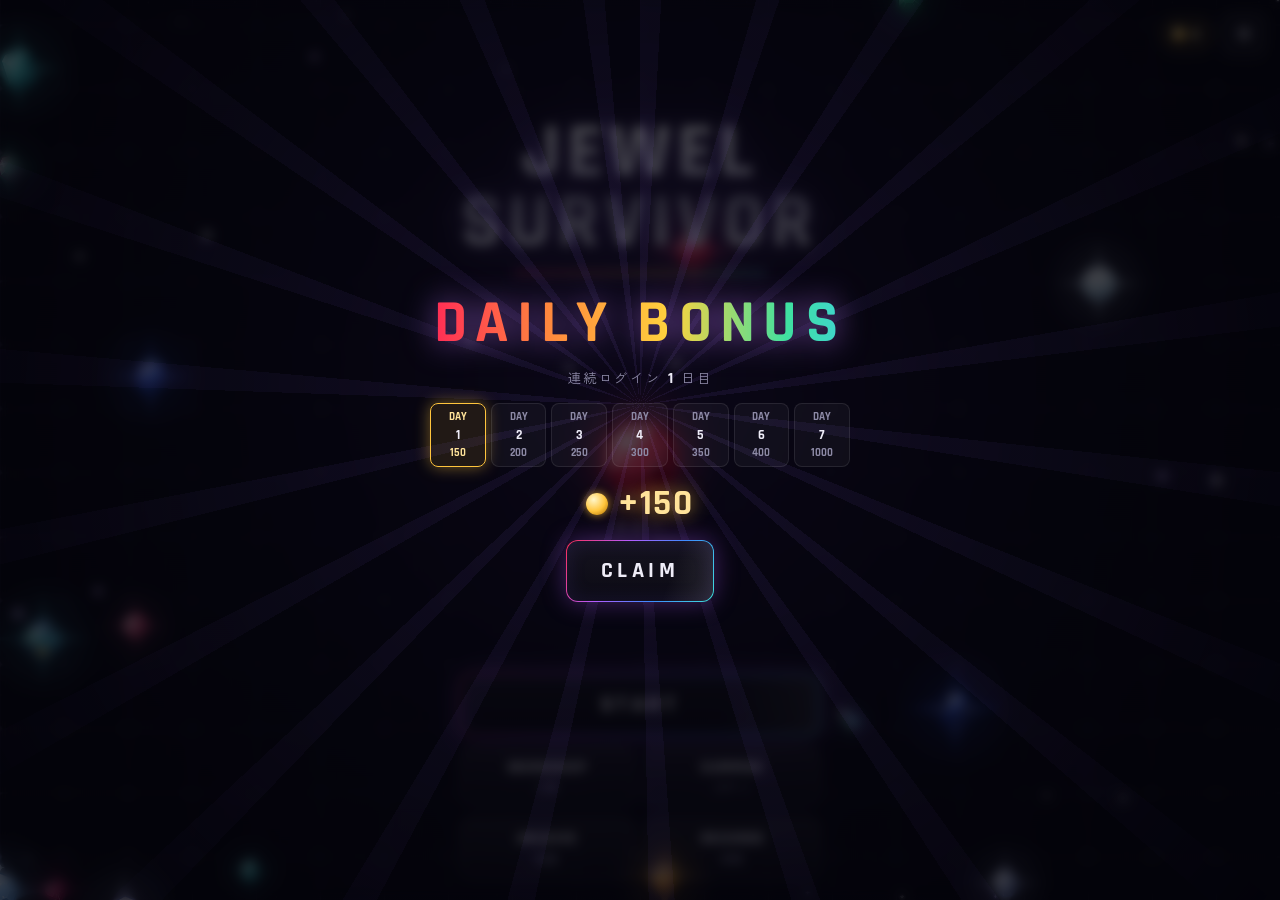
==== commit e8087007: "更新が反映されない問題の修正とアプリアイコンの更新 - Service Worker：同一サイトのファイルは HTTP キャッシュを通さずサーバーに更新確認   （GitHub Pages の 10 " ====
--- a/index.html
+++ b/index.html
@@ -12,8 +12,8 @@
   <meta name="description" content="宝石の力で闇を殲滅する、光とパーティクル全開のヴァンサバライク。">
   <title>JEWEL SURVIVOR</title>
   <link rel="manifest" href="manifest.webmanifest">
-  <link rel="apple-touch-icon" href="icons/icon-180.png">
-  <link rel="icon" type="image/png" href="icons/icon-192.png">
+  <link rel="apple-touch-icon" href="icons/icon-180.png?v=2">
+  <link rel="icon" type="image/png" href="icons/icon-192.png?v=2">
   <link rel="preconnect" href="https://fonts.googleapis.com">
   <link rel="preconnect" href="https://fonts.gstatic.com" crossorigin>
   <link href="https://fonts.googleapis.com/css2?family=Rajdhani:wght@500;600;700&family=Zen+Kaku+Gothic+New:wght@500;700;900&display=swap" rel="stylesheet">
--- a/css/style.css
+++ b/css/style.css
@@ -164,8 +164,11 @@
 /* ------------------------------------------------------------------ キャラ選択 */
 .char-detail { display: flex; gap: 14px; align-items: center; }
 .char-detail img { width: 88px; height: 88px; flex: none; animation: floaty 3s ease-in-out infinite; }
-.char-detail .name { font-family: var(--font-jp); font-size: 22px; font-weight: 900; display: flex; align-items: center; gap: 8px; flex-wrap: wrap; }
-.char-detail .name .en { font-size: 12px; color: var(--muted); letter-spacing: 0.2em; }
+.char-detail > div { min-width: 0; }
+.char-detail .name { font-family: var(--font-jp); font-size: 21px; font-weight: 900; white-space: nowrap; line-height: 1.25; }
+.char-detail .sub { display: flex; align-items: center; gap: 8px; margin: 3px 0 4px; white-space: nowrap; }
+.char-detail .sub .en { font-size: 11px; color: var(--muted); letter-spacing: 0.16em; }
+.char-detail .sub .rarbadge, .char-detail .sub > * { margin: 0; }
 .word-tag { display: inline-block; font-family: var(--font-jp); font-weight: 700; font-size: 12px; padding: 1px 10px; border-radius: 6px; border: 1px solid; margin: 4px 0 6px; letter-spacing: 0.1em; }
 .char-detail .row { font-family: var(--font-jp); font-size: 12.5px; color: var(--muted); line-height: 1.6; }
 .char-detail .row b { color: var(--text); font-weight: 700; }
@@ -173,13 +176,13 @@
 .char-grid { display: grid; grid-template-columns: repeat(4, 1fr); gap: 8px; width: 100%; max-width: 520px; margin: 12px 0; }
 .char-cell {
   position: relative; aspect-ratio: 1; border-radius: 12px; border: 1px solid var(--line);
-  background: rgba(255,255,255,0.03); display: grid; place-items: center; padding: 0;
+  background: var(--panel); display: grid; place-items: center; padding: 0;
   transition: border-color 0.15s, background 0.15s;
 }
 .char-cell img { width: 72%; height: 72%; }
 .char-cell.locked img { filter: grayscale(1) brightness(0.3); }
 .char-cell.locked::after { content: 'LOCKED'; position: absolute; bottom: 4px; font-size: 9px; letter-spacing: 0.2em; color: var(--muted); }
-.char-cell.sel { border-color: var(--c, #fff); background: rgba(255,255,255,0.07); box-shadow: 0 0 18px var(--c, #fff), inset 0 0 14px rgba(255,255,255,0.08); }
+.char-cell.sel { border-color: var(--c, #fff); background: rgba(34,31,50,0.92); box-shadow: 0 0 18px var(--c, #fff), inset 0 0 14px rgba(255,255,255,0.08); }
 .char-cell .rar { position: absolute; top: 4px; left: 5px; font-size: 9px; }
 .char-cell .aw { position: absolute; bottom: 3px; right: 5px; font-size: 10px; font-weight: 700; color: var(--gold); }
 .toggle-row { display: flex; align-items: center; justify-content: space-between; gap: 10px; font-weight: 700; letter-spacing: 0.1em; }
@@ -330,7 +333,7 @@
 #pausebtn:active { transform: scale(0.92); }
 #slots {
   position: absolute; top: calc(var(--safe-t) + 74px); left: calc(var(--safe-l) + 10px);
-  display: grid; grid-template-columns: repeat(6, 26px); gap: 3px;
+  display: grid; grid-template-columns: repeat(4, 26px); gap: 3px;
 }
 .slotico { position: relative; width: 26px; height: 26px; border-radius: 6px; background: rgba(10,10,18,0.55); border: 1px solid var(--line); }
 .slotico img { width: 100%; height: 100%; }
@@ -517,3 +520,41 @@
   .logo { margin-top: 56px; }
 }
 .gcard .rarbadge { display: block; width: fit-content; margin: 0 auto 4px; }
+
+/* ------------------------------------------------------------------ ステージ選択 */
+.stage-list { display: flex; flex-direction: column; gap: 8px; width: 100%; max-width: 520px; margin-bottom: 12px; }
+.stage-card {
+  position: relative; text-align: left; border-radius: 14px; padding: 12px 14px; color: var(--text);
+  border: 1px solid var(--line); background: linear-gradient(110deg, var(--sg), rgba(14,13,22,0.92) 55%);
+  box-shadow: inset 3px 0 0 var(--sc); transition: border-color 0.15s, box-shadow 0.15s;
+}
+.stage-card.sel { border-color: var(--sc); box-shadow: inset 3px 0 0 var(--sc), 0 0 22px color-mix(in srgb, var(--sc) 45%, transparent); }
+.stage-card.locked { opacity: 0.45; }
+.st-head { display: flex; justify-content: space-between; align-items: center; }
+.st-no { font-size: 11px; letter-spacing: 0.3em; color: var(--sc); font-weight: 700; }
+.st-clear { font-size: 10px; letter-spacing: 0.15em; font-weight: 700; color: #111; background: var(--gold); border-radius: 4px; padding: 0 6px; }
+.st-name { font-family: var(--font-jp); font-size: 18px; font-weight: 900; margin: 2px 0; display: flex; align-items: baseline; gap: 8px; flex-wrap: wrap; }
+.st-name .en { font-size: 11px; color: var(--muted); letter-spacing: 0.2em; }
+.st-desc { font-family: var(--font-jp); font-size: 12px; line-height: 1.6; color: #c9c6dc; }
+.st-meta { display: flex; gap: 10px; flex-wrap: wrap; margin-top: 6px; font-family: var(--font-jp); font-size: 11px; color: var(--muted); }
+.st-meta span { border: 1px solid var(--line); border-radius: 4px; padding: 0 6px; }
+.heat-ctl { display: flex; align-items: center; gap: 10px; }
+.heat-ctl .iconbtn { width: 36px; height: 36px; font-size: 18px; }
+.heat-ctl .iconbtn:disabled { opacity: 0.3; }
+.heat-val { font-size: 26px; min-width: 22px; text-align: center; }
+.heat-val.h1, .heat-val.h2 { color: #ffd23d; }
+.heat-val.h3, .heat-val.h4 { color: #ff8a3d; text-shadow: 0 0 10px #ff6a3d; }
+.heat-val.h5 { color: #ff2d55; text-shadow: 0 0 14px #ff2d55; }
+.tab { padding: 7px 9px; font-size: 12px; }
+
+/* レベルアップカードの目印 */
+.card .ctags { display: flex; flex-wrap: wrap; gap: 4px; margin: 3px 0 2px; }
+.ctag2 { font-family: var(--font-jp); font-size: 10.5px; font-weight: 700; line-height: 1; padding: 3px 6px; border-radius: 4px; letter-spacing: 0.02em; white-space: nowrap; }
+.ctag2.t-new { color: #5fe0ff; border: 1px solid rgba(95,224,255,0.7); background: rgba(95,224,255,0.1); }
+.ctag2.t-evo { color: #1a1206; background: linear-gradient(90deg, #ffe39a, #ffc53d); box-shadow: 0 0 10px rgba(255,197,61,0.55); }
+.ctag2.t-pair { color: #ffe39a; border: 1px solid rgba(255,197,61,0.55); }
+.ctag2.t-plain { color: var(--muted); border: 1px solid var(--line2); }
+
+.shop-item .sdesc .scur { color: var(--text); font-weight: 700; margin-left: 4px; }
+.shop-item .sdesc .snext { color: var(--muted); font-size: 11px; }
+.slotico.empty { background: rgba(10,10,18,0.3); border: 1px dashed rgba(255,255,255,0.22); }
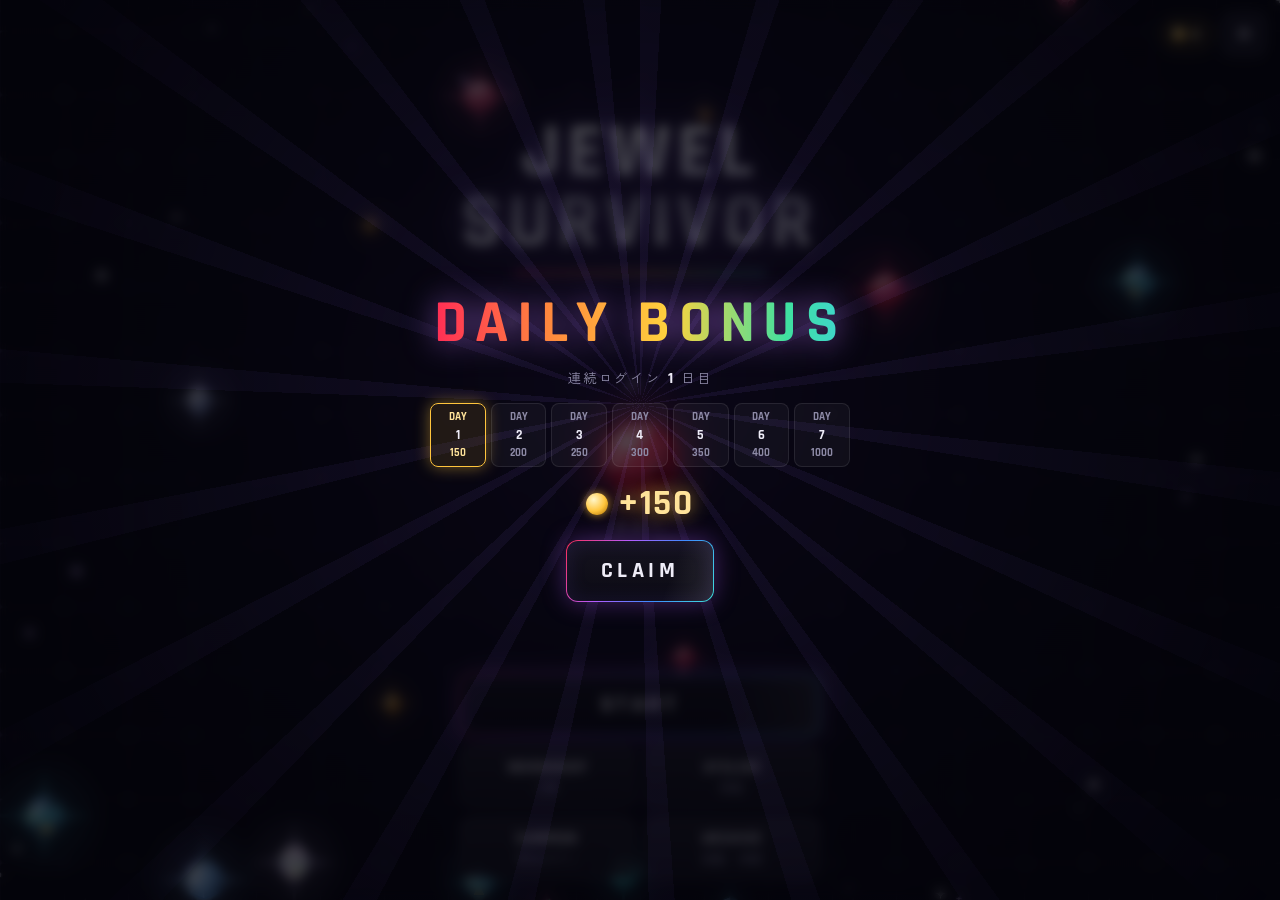
==== commit ac1c38dc: "雑魚の硬さを自機の強さに少しだけ連動、ボスにブレイクゲージを追加 「雑魚は柔らかすぎ、ボスは硬すぎ、ボス戦は弾幕と体当たりを避けて耐えるだけ」という指摘への対策。  - 雑魚の HP に、自機の強さの" ====
--- a/index.html
+++ b/index.html
@@ -35,7 +35,7 @@
         <button id="pausebtn" aria-label="ポーズ"><span></span><span></span></button>
       </div>
       <div id="slots"></div>
-      <div id="bossbar" class="hidden"><div class="bname"></div><div class="btrack"><div class="bfill"></div></div></div>
+      <div id="bossbar" class="hidden"><div class="bname"></div><div class="btrack"><div class="bfill"></div></div><div class="bbreak"><div class="bbfill"></div></div></div>
       <div id="combo" class="hidden"><b>0</b><span>COMBO</span></div>
       <div id="feverwrap"><div id="fever"><div id="feverfill"></div></div><span id="fevertext">FEVER</span></div>
     </div>
--- a/css/style.css
+++ b/css/style.css
@@ -35,7 +35,10 @@
 button { font-family: inherit; cursor: pointer; color: inherit; }
 .hidden { display: none !important; }
 
-#app { position: fixed; inset: 0; overflow: hidden; }
+#app { position: fixed; inset: 0; overflow: hidden; text-wrap: pretty; line-break: strict; }
+/* 折り返し：最後の行に 1〜2 文字だけ残らないようにする。名前は「・」の位置で分ける（ui.js の addWbr） */
+.evo-name, .card .cname, .zitem .zname, .sub-title, .banner, .toast .tt { text-wrap: balance; word-break: keep-all; overflow-wrap: anywhere; }
+.card .cdesc, .zitem .ztext, .zitem .zevo, #screens small { text-wrap: balance; }
 #game { position: absolute; inset: 0; width: 100%; height: 100%; display: block; }
 
 /* ------------------------------------------------------------------ 文字 */
@@ -60,14 +63,13 @@
   font-weight: 700;
   letter-spacing: 0.08em;
   color: var(--text);
-  background: linear-gradient(180deg, rgba(255,255,255,0.07), rgba(255,255,255,0.02));
-  backdrop-filter: blur(6px); -webkit-backdrop-filter: blur(6px);
+  background: linear-gradient(180deg, rgba(255,255,255,0.07), rgba(255,255,255,0.02)), var(--panel);
   transition: transform 0.08s, background 0.15s, box-shadow 0.15s;
   overflow: hidden;
 }
 .btn .sub { display: block; font-family: var(--font-jp); font-size: 11px; font-weight: 500; letter-spacing: 0.1em; color: var(--muted); margin-top: 2px; }
-.btn:active { transform: scale(0.97); background: rgba(255,255,255,0.12); }
-.btn:disabled { opacity: 0.35; }
+.btn:active { transform: scale(0.97); background: linear-gradient(rgba(255,255,255,0.12), rgba(255,255,255,0.12)), var(--panel); }
+.btn:disabled { filter: brightness(0.45) saturate(0.4); } /* opacity だと背景まで透けるので明るさで暗くする */
 .btn.primary {
   border: 1px solid transparent;
   background: linear-gradient(180deg, #15131f, #0c0b14) padding-box, var(--prism-soft) border-box;
@@ -86,7 +88,7 @@
 
 .iconbtn {
   width: 44px; height: 44px; border-radius: 12px; border: 1px solid var(--line2);
-  background: rgba(255,255,255,0.05); backdrop-filter: blur(6px); -webkit-backdrop-filter: blur(6px);
+  background: linear-gradient(rgba(255,255,255,0.05), rgba(255,255,255,0.05)), var(--panel);
   font-size: 18px; display: grid; place-items: center; color: var(--text); flex: none;
 }
 .iconbtn:active { transform: scale(0.94); }
@@ -114,7 +116,6 @@
   padding: 14px 16px;
   width: 100%;
   max-width: 520px;
-  backdrop-filter: blur(8px); -webkit-backdrop-filter: blur(8px);
 }
 
 .topbar {
@@ -333,17 +334,25 @@
 #pausebtn:active { transform: scale(0.92); }
 #slots {
   position: absolute; top: calc(var(--safe-t) + 74px); left: calc(var(--safe-l) + 10px);
-  display: grid; grid-template-columns: repeat(4, 26px); gap: 3px;
+  display: grid; grid-template-columns: repeat(6, 26px); gap: 3px;
 }
 .slotico { position: relative; width: 26px; height: 26px; border-radius: 6px; background: rgba(10,10,18,0.55); border: 1px solid var(--line); }
 .slotico img { width: 100%; height: 100%; }
 .slotico b { position: absolute; right: -2px; bottom: -3px; font-size: 10px; font-weight: 700; color: #fff; text-shadow: 0 0 3px #000, 0 0 3px #000; }
 .slotico.evo { border-color: rgba(255,255,255,0.7); box-shadow: 0 0 8px rgba(200,140,255,0.8); }
 .slotico.evo b { color: var(--gold); }
+.slotico b i { font-style: normal; font-size: 8px; color: #9fe8ff; margin-left: 1px; } /* リミットブレイクの回数 */
+/* 進化用のチャームを入手済みの武器（Lv8 にすれば進化できる） */
+.slotico.evok { border: 1.5px solid var(--gold); box-shadow: 0 0 6px rgba(255,197,61,0.55); }
 #bossbar { position: absolute; bottom: calc(var(--safe-b) + 36px); left: 50%; transform: translateX(-50%); width: min(80%, 420px); text-align: center; }
 #bossbar .bname { font-family: var(--font-jp); font-weight: 700; font-size: 12px; letter-spacing: 0.25em; color: #ffb3f0; margin-bottom: 4px; text-shadow: 0 0 10px rgba(255,61,220,0.8); }
 #bossbar .btrack { height: 6px; border-radius: 3px; background: rgba(255,255,255,0.1); overflow: hidden; }
 #bossbar .bfill { height: 100%; background: linear-gradient(90deg, #c43dff, #ff2d55); transform-origin: 0 50%; }
+/* ブレイクゲージ（HP バーの下の細い線）。近くで戦っているときは明るく、ブレイク中は点滅 */
+#bossbar .bbreak { height: 3px; margin-top: 3px; border-radius: 2px; background: rgba(255,255,255,0.08); overflow: hidden; }
+#bossbar .bbfill { height: 100%; background: #b89a4a; transform-origin: 0 50%; transform: scaleX(0); }
+#bossbar.near .bbfill { background: #ffe39a; box-shadow: 0 0 6px rgba(255,227,154,0.9); }
+#bossbar.broken .bbfill { background: #fff3c4; animation: blink 0.3s steps(2) infinite; }
 #combo { position: absolute; right: calc(var(--safe-r) + 12px); top: calc(var(--safe-t) + 66px); text-align: right; line-height: 1; }
 #combo b { display: block; font-size: 36px; font-weight: 700; font-style: italic; color: #fff; text-shadow: 0 0 16px rgba(255,120,200,0.8); }
 #combo span { font-size: 11px; font-weight: 700; letter-spacing: 0.35em; color: var(--muted); }
@@ -374,7 +383,8 @@
   text-shadow: 0 0 18px rgba(190,140,255,0.9), 0 0 3px rgba(0,0,0,0.9);
   animation: bannerIn 1.9s cubic-bezier(.2,1.2,.4,1) forwards;
 }
-.banner small { display: block; font-family: var(--font-jp); font-size: 0.45em; letter-spacing: 0.3em; color: #cfcbe6; font-weight: 500; }
+.banner small { display: block; font-family: var(--font-jp); font-size: min(0.45em, 14px); letter-spacing: 0.3em; color: #cfcbe6; font-weight: 500; font-style: normal;
+  white-space: normal; word-break: normal; overflow-wrap: normal; } /* 大きいバナー（FEVER）でも説明文が画面からはみ出さないように */
 @keyframes bannerIn {
   0% { transform: scaleX(1.8); opacity: 0; filter: blur(6px); }
   14% { transform: none; opacity: 1; filter: none; }
@@ -396,15 +406,15 @@
 .banner.elite, .banner.swarm { color: #ffd98a; text-shadow: 0 0 18px rgba(255,150,40,0.9); font-size: min(6vw, 24px); }
 
 /* ------------------------------------------------------------------ トースト */
-#toasts { position: absolute; top: calc(var(--safe-t) + 120px); left: 0; right: 0; z-index: 40; pointer-events: none; display: flex; flex-direction: column; align-items: center; gap: 6px; }
+#toasts { position: absolute; top: calc(var(--safe-t) + 138px); left: 0; right: 0; z-index: 40; pointer-events: none; display: flex; flex-direction: column; align-items: center; gap: 4px; }
 .toast {
   background: rgba(14,13,22,0.92); border: 1px solid rgba(255,197,61,0.45); border-radius: 10px;
-  padding: 8px 14px; font-family: var(--font-jp); font-weight: 700; font-size: 13px; color: #ffe39a;
-  box-shadow: 0 0 20px rgba(255,197,61,0.25);
-  animation: toastIn 3.2s cubic-bezier(.2,1.2,.4,1) forwards; max-width: 90%;
-}
-.toast .label { color: var(--gold); display: block; font-size: 9px; font-family: var(--font); }
-.toast small { display: block; font-size: 11px; font-weight: 500; color: var(--muted); }
+  padding: 3px 10px; font-family: var(--font-jp); font-weight: 700; font-size: 11px; line-height: 1.3; color: #ffe39a;
+  box-shadow: 0 0 12px rgba(255,197,61,0.2);
+  animation: toastIn 3.2s cubic-bezier(.2,1.2,.4,1) forwards; max-width: 72%; text-align: center;
+}
+.toast .label { color: var(--gold); font-size: 8px; letter-spacing: 0.1em; font-family: var(--font); margin-right: 6px; }
+.toast small { display: block; font-size: 9.5px; font-weight: 500; color: var(--muted); }
 @keyframes toastIn { 0% { transform: translateY(-60px); opacity: 0; } 10% { transform: none; opacity: 1; } 85% { opacity: 1; } 100% { transform: translateY(-30px); opacity: 0; } }
 
 /* ------------------------------------------------------------------ リザルト */
@@ -474,7 +484,7 @@
 .odds { font-family: var(--font-jp); font-size: 11px; color: var(--muted); text-align: center; line-height: 1.7; }
 
 /* ------------------------------------------------------------------ 図鑑 */
-.tabs { display: flex; gap: 4px; margin-bottom: 12px; background: rgba(255,255,255,0.04); padding: 4px; border-radius: 10px; border: 1px solid var(--line); }
+.tabs { display: flex; gap: 4px; margin-bottom: 12px; background: linear-gradient(rgba(255,255,255,0.04), rgba(255,255,255,0.04)), var(--panel); padding: 4px; border-radius: 10px; border: 1px solid var(--line); }
 .tab { border: none; border-radius: 7px; padding: 7px 12px; font-family: var(--font-jp); font-weight: 700; font-size: 13px; background: transparent; color: var(--muted); white-space: nowrap; }
 .tab.on { background: rgba(255,255,255,0.1); color: #fff; }
 .zlist { display: flex; flex-direction: column; gap: 8px; width: 100%; max-width: 520px; }
@@ -525,11 +535,11 @@
 .stage-list { display: flex; flex-direction: column; gap: 8px; width: 100%; max-width: 520px; margin-bottom: 12px; }
 .stage-card {
   position: relative; text-align: left; border-radius: 14px; padding: 12px 14px; color: var(--text);
-  border: 1px solid var(--line); background: linear-gradient(110deg, var(--sg), rgba(14,13,22,0.92) 55%);
+  border: 1px solid var(--line); background: linear-gradient(110deg, var(--sg), rgba(14,13,22,0.92) 55%), var(--panel);
   box-shadow: inset 3px 0 0 var(--sc); transition: border-color 0.15s, box-shadow 0.15s;
 }
 .stage-card.sel { border-color: var(--sc); box-shadow: inset 3px 0 0 var(--sc), 0 0 22px color-mix(in srgb, var(--sc) 45%, transparent); }
-.stage-card.locked { opacity: 0.45; }
+.stage-card.locked { filter: brightness(0.5) saturate(0.5); }
 .st-head { display: flex; justify-content: space-between; align-items: center; }
 .st-no { font-size: 11px; letter-spacing: 0.3em; color: var(--sc); font-weight: 700; }
 .st-clear { font-size: 10px; letter-spacing: 0.15em; font-weight: 700; color: #111; background: var(--gold); border-radius: 4px; padding: 0 6px; }
@@ -558,3 +568,133 @@
 .shop-item .sdesc .scur { color: var(--text); font-weight: 700; margin-left: 4px; }
 .shop-item .sdesc .snext { color: var(--muted); font-size: 11px; }
 .slotico.empty { background: rgba(10,10,18,0.3); border: 1px dashed rgba(255,255,255,0.22); }
+.panel.backup { margin-top: 12px; }
+.backup .bk-head { display: flex; justify-content: space-between; align-items: baseline; font-family: var(--font-jp); font-weight: 700; font-size: 14px; padding: 4px 2px 10px; }
+.backup .bk-head small { font-weight: 400; font-size: 12px; color: var(--muted); }
+.backup .bk-btns { display: grid; grid-template-columns: 1fr 1fr; gap: 8px; }
+.backup .bk-note { font-family: var(--font-jp); font-size: 11px; color: var(--muted); line-height: 1.5; margin-top: 10px; }
+
+/* ---------------- 研磨工房 ---------------- */
+.title-menu .btn { position: relative; }
+.btn .badge { position: absolute; top: 6px; right: 8px; min-width: 20px; height: 20px; padding: 0 5px; border-radius: 10px; background: var(--gold); color: #111; font-size: 12px; font-weight: 700; line-height: 20px; box-shadow: 0 0 10px rgba(255,200,60,0.6); }
+.rough-list { display: flex; flex-direction: column; gap: 8px; }
+.rough-item { display: flex; align-items: center; gap: 10px; background: var(--panel); border: 1px solid var(--line); border-radius: 12px; padding: 9px 10px; }
+.rough-item.none { filter: brightness(0.6) saturate(0.5); }
+.rough-item img { width: 46px; height: 46px; flex: none; }
+.rough-item .rbody { flex: 1; min-width: 0; }
+.rough-item .rname { font-family: var(--font-jp); font-weight: 700; font-size: 15px; }
+.rough-item .rname small { font-family: var(--font); color: var(--gold); margin-left: 8px; font-size: 14px; }
+.rough-item .rdesc { font-family: var(--font-jp); font-size: min(11px, 2.8vw); color: var(--muted); display: flex; align-items: center; gap: 3px; white-space: nowrap; }
+.rough-item .rbtns2 { display: flex; flex-direction: column; gap: 5px; }
+.rough-item .rbtns2 .btn { width: 92px; white-space: nowrap; padding-left: 0; padding-right: 0; }
+.at-note { font-family: var(--font-jp); font-size: 11.5px; color: var(--muted); line-height: 1.7; margin: 14px 4px 24px; }
+.at-over { display: flex; align-items: center; justify-content: center; }
+.at-sum { width: min(360px, 92vw); max-height: 80vh; overflow: auto; display: flex; flex-direction: column; gap: 10px; }
+.sum-list { display: flex; flex-direction: column; gap: 6px; }
+.sum-row { display: flex; align-items: center; gap: 8px; font-family: var(--font-jp); font-size: 14px; font-weight: 700; }
+.sum-row img { width: 30px; height: 30px; }
+.sum-row > span:first-of-type { flex: 1; }
+.grade { display: inline-block; min-width: 26px; text-align: center; font-family: var(--font); font-weight: 700; font-size: 13px; line-height: 1; padding: 3px 5px; border: 1.5px solid; border-radius: 6px; background: rgba(0,0,0,0.35); }
+.grade.g-rainbow { border-color: transparent; background: linear-gradient(#15121f,#15121f) padding-box, var(--prism) border-box; color: #fff; text-shadow: 0 0 8px #e6c8ff; }
+.grade.big { font-size: 44px; padding: 6px 16px; border-width: 2.5px; border-radius: 12px; }
+.polish-screen { display: flex; flex-direction: column; align-items: center; justify-content: center; gap: 10px; touch-action: none; user-select: none; -webkit-user-select: none; }
+.pol-head { text-align: center; }
+.pol-head .en { font-family: var(--font); font-weight: 700; letter-spacing: 0.3em; font-size: 22px; }
+.pol-head .jp { font-family: var(--font-jp); color: var(--muted); font-size: 13px; }
+.pol-head .facets { display: flex; gap: 6px; justify-content: center; margin-top: 8px; }
+.pol-head .facets i { width: 12px; height: 12px; border-radius: 3px; transform: rotate(45deg); border: 1px solid var(--line2); background: rgba(255,255,255,0.05); }
+.pol-hint { font-family: var(--font-jp); font-size: 12px; color: var(--muted); }
+.reveal-screen { display: flex; flex-direction: column; align-items: center; justify-content: center; gap: 8px; text-align: center; }
+.rv-gem img { width: 150px; height: 150px; animation: rvPop 0.7s cubic-bezier(.2,1.5,.4,1) both; }
+.rv-grade { animation: rvPop 0.5s 0.35s cubic-bezier(.2,1.6,.4,1) both; }
+.rv-name { font-family: var(--font-jp); font-weight: 900; font-size: 24px; }
+.rv-name small { display: block; font-family: var(--font); font-weight: 600; font-size: 12px; letter-spacing: 0.2em; color: var(--muted); }
+.rv-sub { display: flex; align-items: center; gap: 10px; justify-content: center; }
+.rv-ct { font-family: var(--font); font-weight: 700; font-size: 18px; color: var(--gold); }
+.rv-tags { display: flex; gap: 6px; justify-content: center; min-height: 20px; flex-wrap: wrap; }
+.rv-m { width: min(360px, 92vw); }
+.rrow2 { display: flex; justify-content: space-between; align-items: center; gap: 10px; font-family: var(--font-jp); font-size: 13px; padding: 5px 0; border-bottom: 1px solid var(--line); }
+.rrow2:last-of-type { border-bottom: none; }
+.rrow2 > span { color: var(--muted); flex: none; }
+.rrow2 b { text-align: right; font-weight: 700; }
+.rrow2 .up { color: #7dffb0; font-size: 12px; margin-left: 4px; }
+.rrow2.muted b { color: var(--muted); }
+.reveal-screen .rbtns { width: min(360px, 92vw); }
+.rv-g3 .rays, .rv-g4 .rays { opacity: 1; }
+@keyframes rvPop { from { transform: scale(0.3); opacity: 0; } to { transform: scale(1); opacity: 1; } }
+.coll-sum { margin-bottom: 10px; }
+.coll-count { font-family: var(--font); font-size: 16px; color: var(--muted); }
+.coll-count b { font-size: 28px; color: var(--text); margin-right: 2px; }
+.coll-count small { float: right; font-family: var(--font-jp); font-size: 12px; margin-top: 12px; }
+.coll-bonus { font-family: var(--font-jp); font-size: 12px; line-height: 1.6; color: #cfe6ff; margin-top: 4px; }
+.coll-grid { display: grid; grid-template-columns: repeat(4, 1fr); gap: 8px; margin-bottom: 24px; }
+.coll-cell { position: relative; aspect-ratio: 0.85; border-radius: 12px; border: 1px solid var(--line); background: var(--panel); display: flex; flex-direction: column; align-items: center; justify-content: center; gap: 2px; padding: 4px; }
+.coll-cell img { width: 64%; }
+.coll-cell.none img { filter: grayscale(1) brightness(0.3); }
+.coll-cell .grade { position: absolute; top: 4px; right: 4px; font-size: 10px; min-width: 0; padding: 2px 4px; }
+.coll-cell .cm { font-family: var(--font-jp); font-size: 10px; color: var(--muted); }
+.coll-cell:not(.none) { border-color: color-mix(in srgb, var(--c) 45%, transparent); }
+.gem-detail { width: min(370px, 92vw); max-height: 86vh; overflow: auto; display: flex; flex-direction: column; gap: 4px; }
+.gd-top { display: flex; gap: 12px; align-items: center; margin-bottom: 6px; }
+.gd-top img { width: 80px; height: 80px; flex: none; }
+.gd-name { font-family: var(--font-jp); font-weight: 900; font-size: 20px; white-space: nowrap; }
+.gd-en { font-family: var(--font); font-size: 11px; letter-spacing: 0.16em; color: var(--muted); margin-bottom: 4px; }
+.gd-next { font-family: var(--font-jp); font-size: 12px; color: #ffe39a; line-height: 1.6; margin: 6px 0; }
+.gd-lore { font-family: var(--font-jp); font-size: 12px; color: var(--muted); line-height: 1.6; margin-bottom: 8px; }
+.mpips { display: inline-flex; gap: 2px; margin-left: 6px; vertical-align: middle; }
+.mpips i { width: 7px; height: 7px; border-radius: 2px; background: rgba(255,255,255,0.12); }
+.mpips i.on { background: #ffd24a; box-shadow: 0 0 5px #ffd24a; }
+.rrough { display: flex; gap: 12px; justify-content: center; flex-wrap: wrap; font-family: var(--font-jp); font-weight: 700; font-size: 13px; margin-top: -4px; }
+.rrough span { display: flex; align-items: center; gap: 4px; }
+.rrough img { width: 28px; height: 28px; }
+
+/* レベルアップの「HP 25% 回復」（細いカード） */
+.card.slim { min-height: 0; padding: 10px 14px; display: flex; align-items: center; gap: 10px; background: var(--panel); border: 1px solid rgba(93,255,154,0.35); border-radius: 14px; }
+.card.slim .heal-ico { width: 26px; height: 26px; border-radius: 50%; display: grid; place-items: center; font-weight: 900; color: #0b1a10; background: #5dff9a; box-shadow: 0 0 10px rgba(93,255,154,0.6); flex: none; }
+.card.slim .cname { flex: 1; text-align: left; font-size: 15px; }
+.card.slim .hv { font-family: var(--font); font-weight: 700; color: #5dff9a; }
+.lvl-screen.many { gap: 4px; }
+.lvl-screen.many .big-title { font-size: min(10vw, 42px); }
+.lvl-screen.many .cards { gap: 6px; }
+.lvl-screen.many .card { padding: 7px 12px; }
+.lvl-screen.many .card img { width: 46px; height: 46px; }
+.lvl-screen.many .card .cword { display: none; }
+
+/* ---------------- ガチャの交換所 ---------------- */
+.dust-btn { width: min(360px, 92vw); margin-top: 8px; }
+.dust-btn .sub b { color: #cfe6ff; }
+.exch { width: min(370px, 92vw); max-height: 86vh; overflow: auto; display: flex; flex-direction: column; gap: 8px; }
+.exch-head { display: flex; justify-content: space-between; align-items: baseline; font-family: var(--font); font-weight: 700; letter-spacing: 0.12em; }
+.exch-head small { font-family: var(--font-jp); color: var(--muted); letter-spacing: 0; margin-left: 4px; }
+.exch-head .dustv { font-family: var(--font-jp); font-size: 12px; color: var(--muted); letter-spacing: 0; }
+.exch-head .dustv b { font-family: var(--font); font-size: 18px; color: #cfe6ff; margin-left: 4px; }
+.exch-row { display: flex; align-items: center; gap: 10px; padding: 6px 2px; border-bottom: 1px solid var(--line); }
+.exch-row img { width: 38px; height: 38px; flex: none; }
+.exch-row .xb { flex: 1; min-width: 0; }
+.exch-row .xn { font-family: var(--font-jp); font-weight: 700; font-size: 14px; }
+.exch-row .xs { font-family: var(--font-jp); font-size: 11px; color: var(--muted); }
+.exch-row .btn { min-width: 64px; }
+.exch-label { font-family: var(--font-jp); font-size: 12px; color: #ffe39a; margin-top: 8px; }
+
+/* レベルアップ：スキップ・バニッシュ */
+.lvl-actions { display: flex; gap: 8px; justify-content: center; flex-wrap: wrap; }
+.banish-hint { display: none; font-family: var(--font-jp); font-size: 12px; color: #ff8aa0; }
+.lvl-screen.banishing .banish-hint { display: block; }
+.lvl-screen.banishing .card:not(.slim):not(.r-UR) { border-color: #ff4d6d; box-shadow: 0 0 14px rgba(255,77,109,0.45), inset 3px 0 0 #ff4d6d; }
+.lvl-screen.banishing .card.slim, .lvl-screen.banishing .card.r-UR { opacity: 0.35; }
+.lvl-screen.banishing #banish { border-color: #ff4d6d; color: #ff8aa0; }
+
+/* 工房：返金・無効化 */
+.refund-row { display: flex; flex-direction: column; align-items: stretch; gap: 8px; margin: 12px 2px 24px; font-family: var(--font-jp); font-size: 11px; color: var(--muted); text-align: center; }
+.refund-row .btn { white-space: nowrap; display: flex; align-items: center; justify-content: center; gap: 6px; width: 100%; }
+.shop-item.off { opacity: 0.45; }
+.shop-item .btn.maxsw { min-width: 72px; }
+
+/* ---------------- 秘宝 ---------------- */
+.art-screen { justify-content: center; gap: 10px; }
+.art-screen #anone { width: min(360px, 92vw); }
+.art-card img { width: 64px; height: 64px; }
+.slotico.art { background: rgba(20,16,30,0.7); border-color: rgba(232,197,106,0.5); }
+.art-screen.scroll { justify-content: flex-start; overflow-y: auto; padding-top: calc(var(--safe-t) + 20px); padding-bottom: 30px; }
+.art-screen.scroll > * { flex: none; }
+.art-screen.scroll .cards { flex: none; }
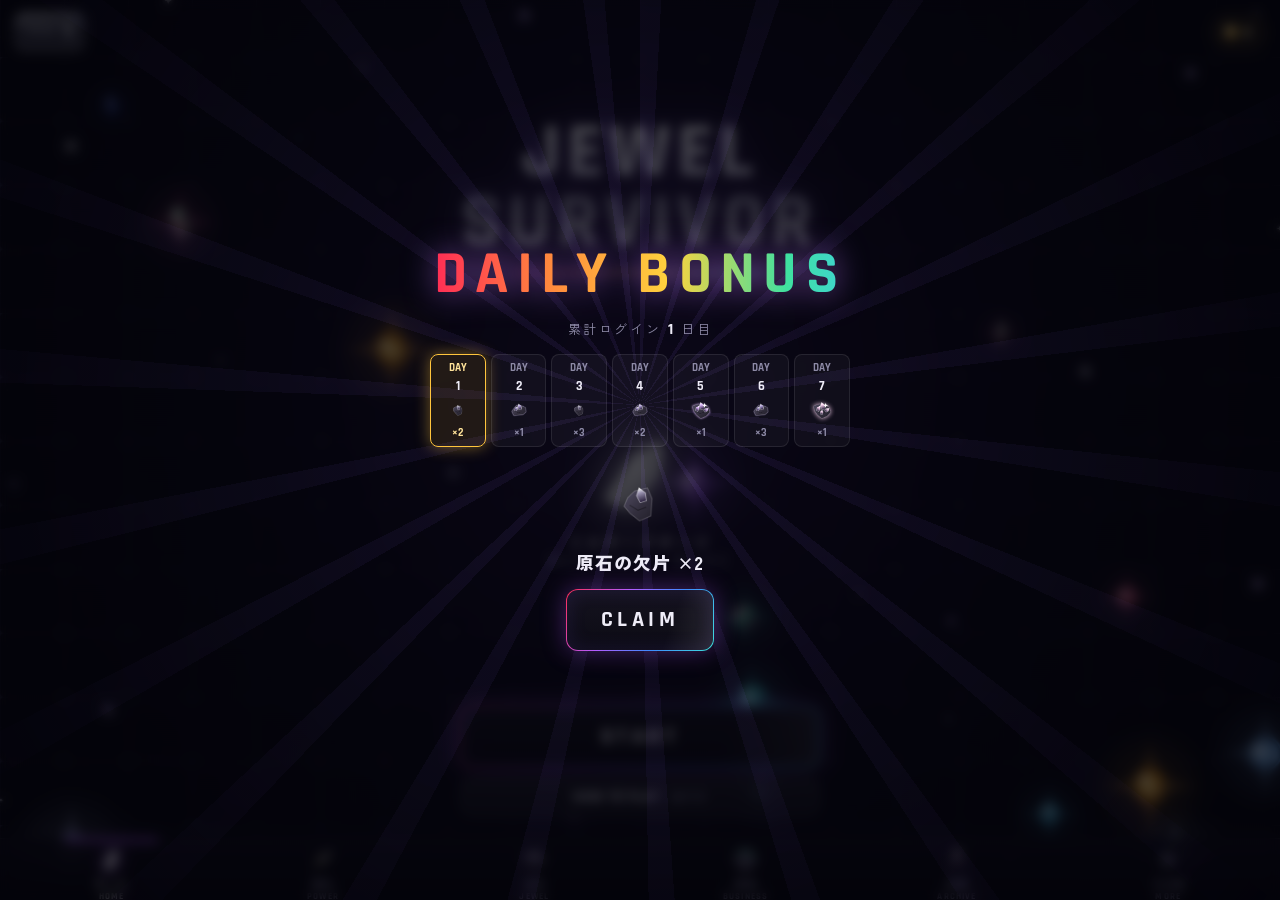
==== commit 53f8ee06: "BOSS モード：宝箱の演出を短くし、タイムの下に周と何体目かを出す - BOSS モードは宝箱を開ける回数が多いので、揺れ・回転・止まる間・コインの数え上げを約 1/3 の長さにする（4.4 秒 →" ====
--- a/index.html
+++ b/index.html
@@ -32,6 +32,7 @@
           <div class="stat" id="coinstat"><span class="k">COIN</span><b id="coins">0</b></div>
         </div>
         <div id="timer">00:00</div>
+        <div id="rushlap"></div>
         <button id="pausebtn" aria-label="ポーズ"><span></span><span></span></button>
       </div>
       <div id="slots"></div>
--- a/css/style.css
+++ b/css/style.css
@@ -15,6 +15,7 @@
   --safe-b: env(safe-area-inset-bottom, 0px);
   --safe-l: env(safe-area-inset-left, 0px);
   --safe-r: env(safe-area-inset-right, 0px);
+  --nav-h: calc(62px + env(safe-area-inset-bottom, 0px));
   --font: "Rajdhani", "Zen Kaku Gothic New", "Hiragino Sans", "Hiragino Kaku Gothic ProN", system-ui, sans-serif;
   --font-jp: "Zen Kaku Gothic New", "Hiragino Sans", "Hiragino Kaku Gothic ProN", system-ui, sans-serif;
 }
@@ -35,10 +36,13 @@
 button { font-family: inherit; cursor: pointer; color: inherit; }
 .hidden { display: none !important; }
 
-#app { position: fixed; inset: 0; overflow: hidden; text-wrap: pretty; line-break: strict; }
+#app { position: fixed; inset: 0; overflow: hidden; line-break: strict; }
 /* 折り返し：最後の行に 1〜2 文字だけ残らないようにする。名前は「・」の位置で分ける（ui.js の addWbr） */
 .evo-name, .card .cname, .zitem .zname, .sub-title, .banner, .toast .tt { text-wrap: balance; word-break: keep-all; overflow-wrap: anywhere; }
-.card .cdesc, .zitem .ztext, .zitem .zevo, #screens small { text-wrap: balance; }
+/* 行の長さをそろえるのは短い文字（カードの説明・注記など）だけ。図鑑などの長い説明文にかけると不自然な位置で切れるので、ふつうに折り返す。
+   text-wrap: pretty も全体にはかけない（iPhone の Safari では段落全体の行をそろえ直すので、balance と同じように見える） */
+.card .cdesc, #screens small, .evo-from, .char-detail .row { text-wrap: balance; }
+.nw { white-space: nowrap; } /* ひとかたまりで折り返す */
 #game { position: absolute; inset: 0; width: 100%; height: 100%; display: block; }
 
 /* ------------------------------------------------------------------ 文字 */
@@ -106,6 +110,7 @@
   animation: screenIn 0.3s ease-out;
 }
 @keyframes screenIn { from { opacity: 0; } to { opacity: 1; } }
+.screen.has-nav { bottom: var(--nav-h); --safe-b: 0px; }
 .screen.dim { background: rgba(4, 4, 10, 0.72); backdrop-filter: blur(6px); -webkit-backdrop-filter: blur(6px); }
 .screen.dark { background: radial-gradient(circle at 50% 38%, rgba(40, 24, 70, 0.9), rgba(3, 3, 8, 0.97) 70%); }
 
@@ -126,6 +131,9 @@
 .topbar h2 { margin: 0; text-align: center; flex: 1; line-height: 1.1; }
 .topbar h2 .en { display: block; font-size: 22px; font-weight: 700; letter-spacing: 0.3em; }
 .topbar h2 .jp { display: block; font-family: var(--font-jp); font-size: 11px; color: var(--muted); letter-spacing: 0.2em; font-weight: 500; }
+.topbar.has-help h2 { min-width: 0; }
+.topbar.has-help h2 .en { font-size: 19px; letter-spacing: 0.18em; white-space: nowrap; }
+.topbar.has-help h2 .en.long { font-size: 16px; letter-spacing: 0.1em; }
 .coinpill {
   border: 1px solid rgba(255,197,61,0.35); border-radius: 999px; padding: 6px 12px;
   font-weight: 700; font-size: 16px; color: #ffe39a; background: rgba(255,197,61,0.07);
@@ -137,6 +145,8 @@
   box-shadow: 0 0 8px rgba(255,197,61,0.7); flex: none;
 }
 .coinpill.bump { animation: bump 0.3s; }
+.coinpill.l1 span { font-size: 0.85em; }
+.coinpill.l2 span { font-size: 0.72em; }
 @keyframes bump { 50% { transform: scale(1.12); } }
 
 /* ------------------------------------------------------------------ タイトル */
@@ -153,13 +163,11 @@
 .logo .line { height: 2px; width: 70%; margin: 14px auto 10px; background: var(--prism); background-size: 200% 100%; animation: prismMove 3s linear infinite; box-shadow: 0 0 12px rgba(200,120,255,0.8); }
 .logo .sub { font-family: var(--font-jp); font-size: 13px; letter-spacing: 0.35em; color: var(--muted); }
 .title-hero { display: flex; flex-direction: column; align-items: center; gap: 6px; }
-.title-hero img { width: 104px; height: 104px; animation: floaty 3.2s ease-in-out infinite; }
+.title-hero img, .title-hero canvas { width: 104px; height: 104px; animation: floaty 3.2s ease-in-out infinite; }
 .title-hero .word { font-family: var(--font-jp); font-weight: 700; font-size: 15px; letter-spacing: 0.2em; text-align: center; }
 .title-hero .word small { display: block; color: var(--muted); font-size: 11px; letter-spacing: 0.3em; font-family: var(--font); }
 @keyframes floaty { 0%,100% { transform: translateY(0) rotate(-3deg); } 50% { transform: translateY(-8px) rotate(3deg); } }
 .title-menu { display: flex; flex-direction: column; gap: 10px; width: 100%; max-width: 360px; align-items: stretch; margin-bottom: 6px; }
-.title-row { display: grid; grid-template-columns: 1fr 1fr; gap: 10px; }
-.title-row .btn { font-size: 15px; padding: 11px 8px; }
 .credit { font-family: var(--font-jp); font-size: 10px; color: rgba(141,138,166,0.8); text-align: center; margin-top: 8px; line-height: 1.6; }
 
 /* ------------------------------------------------------------------ キャラ選択 */
@@ -171,7 +179,24 @@
 .char-detail .sub .en { font-size: 11px; color: var(--muted); letter-spacing: 0.16em; }
 .char-detail .sub .rarbadge, .char-detail .sub > * { margin: 0; }
 .word-tag { display: inline-block; font-family: var(--font-jp); font-weight: 700; font-size: 12px; padding: 1px 10px; border-radius: 6px; border: 1px solid; margin: 4px 0 6px; letter-spacing: 0.1em; }
+/* 属性の札 */
+.etag { display: inline-block; font-family: var(--font-jp); font-weight: 700; font-size: 11px; line-height: 1; padding: 3px 5px; margin-left: 5px; border-radius: 4px; color: var(--ec); border: 1px solid color-mix(in srgb, var(--ec) 45%, transparent); background: color-mix(in srgb, var(--ec) 10%, transparent); vertical-align: middle; letter-spacing: 0; }
+.card .clv .etag { font-size: 10px; padding: 2px 4px; margin-left: 7px; vertical-align: 1px; }
+.pause-elems { display: flex; flex-wrap: wrap; justify-content: center; gap: 6px; margin: 8px 0 2px; }
+.pause-elems span { font-family: var(--font); font-weight: 700; font-size: 13px; color: var(--ec); border: 1px solid color-mix(in srgb, var(--ec) 45%, transparent); border-radius: 6px; padding: 2px 7px; }
+.pause-elems b { font-family: var(--font-jp); margin-right: 4px; }
+.pause-elems i { font-style: normal; font-size: 11px; margin-left: 4px; color: var(--text); }
 .char-detail .row { font-family: var(--font-jp); font-size: 12.5px; color: var(--muted); line-height: 1.6; }
+/* ジュエル選択の展示（額装）：奥のベルベットと手前の枠は case-art.js の絵。宝石は gemIcon をそのまま置く */
+.showcase { position: relative; width: 120px; height: 148px; flex: none; border-radius: 8px; overflow: hidden; isolation: isolate; background: #0b0a10; box-shadow: 0 4px 14px rgba(0,0,0,0.5); }
+.showcase img, .showcase canvas { position: absolute; animation: none; }
+.showcase .sc-back, .showcase .sc-front { left: 0; top: 0; width: 120px; height: 148px; }
+.showcase .sc-gem { left: 20px; top: 30px; width: 80px; height: 80px; }
+.sc-spark { position: absolute; width: 10px; height: 10px; background: #fff; clip-path: polygon(50% 0, 60% 40%, 100% 50%, 60% 60%, 50% 100%, 40% 60%, 0 50%, 40% 40%); animation: scTwinkle 2.4s ease-in-out infinite; }
+@keyframes scTwinkle { 0%, 100% { opacity: 0; transform: scale(0.3) rotate(0deg); } 50% { opacity: 1; transform: scale(1) rotate(45deg); } }
+.sc-aw { position: absolute; right: 16px; top: 15px; font-family: var(--font); font-weight: 700; font-size: 12px; color: var(--gold); text-shadow: 0 0 6px rgba(0,0,0,0.9), 0 0 6px rgba(255,197,61,0.8); }
+.showcase.locked .sc-gem { filter: brightness(0) drop-shadow(0 0 1px rgba(255,255,255,0.5)); }
+.showcase.locked .sc-spark { display: none; }
 .char-detail .row b { color: var(--text); font-weight: 700; }
 .lore { font-family: var(--font-jp); font-size: 13px; line-height: 1.7; margin-top: 10px; color: #c9c6dc; }
 .char-grid { display: grid; grid-template-columns: repeat(4, 1fr); gap: 8px; width: 100%; max-width: 520px; margin: 12px 0; }
@@ -184,22 +209,28 @@
 .char-cell.locked img { filter: grayscale(1) brightness(0.3); }
 .char-cell.locked::after { content: 'LOCKED'; position: absolute; bottom: 4px; font-size: 9px; letter-spacing: 0.2em; color: var(--muted); }
 .char-cell.sel { border-color: var(--c, #fff); background: rgba(34,31,50,0.92); box-shadow: 0 0 18px var(--c, #fff), inset 0 0 14px rgba(255,255,255,0.08); }
-.char-cell .rar { position: absolute; top: 4px; left: 5px; font-size: 9px; }
 .char-cell .aw { position: absolute; bottom: 3px; right: 5px; font-size: 10px; font-weight: 700; color: var(--gold); }
 .toggle-row { display: flex; align-items: center; justify-content: space-between; gap: 10px; font-weight: 700; letter-spacing: 0.1em; }
 .toggle-row small { display: block; font-family: var(--font-jp); color: var(--muted); font-weight: 500; letter-spacing: 0; }
 
 /* ------------------------------------------------------------------ レア度 */
-.r-N { --rc: #8f8ca6; }
-.r-R { --rc: #4da3ff; }
-.r-SR { --rc: #ffc53d; }
-.r-SSR { --rc: #ff4fd8; }
+/* レア度の色は研磨の品質とそろえる（UR 虹 ／ SSR 金 ／ SR 紫 ／ R 青 ／ N 緑） */
+.r-N { --rc: #7dffb0; }
+.r-R { --rc: #7fd0ff; }
+.r-SR { --rc: #c78bff; }
+.r-SSR { --rc: #ffd24a; }
+/* ラン中のレベルアップのカードでは N を白にする（全部に色が付くと SR 以上が目立たないため） */
+.lvl-screen .r-N { --rc: #e8e6f2; }
 .r-UR { --rc: #ffffff; }
 .rarbadge { font-family: var(--font); font-weight: 700; font-size: 11px; letter-spacing: 0.12em; padding: 0 6px; border-radius: 4px; color: var(--rc); border: 1px solid var(--rc); line-height: 16px; display: inline-block; }
 .rarbadge.r-UR { color: #fff; border-color: transparent; background: var(--prism); background-size: 200% 100%; animation: prismMove 1.5s linear infinite; }
 
 /* ------------------------------------------------------------------ レベルアップ */
-.lvl-screen { justify-content: center; gap: 8px; }
+.lvl-screen { justify-content: flex-start; gap: 8px; }
+/* 中央寄せは前後の余白（auto）で行う。justify-content: center だと、画面からはみ出したときに上側がスクロールで届かなくなる */
+.lvl-screen::before, .lvl-screen::after { content: ''; flex: none; height: 0; }
+.lvl-screen::before { margin-top: auto; }
+.lvl-screen::after { margin-bottom: auto; }
 .big-title {
   font-family: var(--font); font-weight: 700; font-size: min(13vw, 60px); line-height: 1; letter-spacing: 0.14em;
   animation: titleIn 0.5s cubic-bezier(.2,1.4,.4,1) both, prismMove 3s linear infinite;
@@ -297,6 +328,34 @@
 .chest-coins { position: relative; z-index: 2; font-size: 36px; font-weight: 700; color: #ffe39a; letter-spacing: 0.05em; min-height: 44px; text-shadow: 0 0 18px rgba(255,197,61,0.7); display: flex; align-items: center; gap: 10px; }
 .chest-coins .coin-ico, .rcoins .coin-ico { width: 22px; height: 22px; }
 .chest-msg { position: relative; z-index: 3; margin-bottom: 10px; text-align: center; }
+.chest-n { font-family: var(--font-jp); font-weight: 700; font-size: 15px; letter-spacing: 0.2em; color: #fff; margin-top: 6px; min-height: 1.4em; text-shadow: 0 0 12px rgba(190,140,255,0.9); }
+.slot .sk { position: absolute; top: 3px; right: 5px; font-style: normal; font-size: 11px; font-weight: 700; color: #9fe8ff; text-shadow: 0 0 3px #000; }
+/* 枠が多いとき（BOSS モードの後半）：同じ石をまとめた小さめの枠で、宝箱も小さく */
+.chest-screen.many { gap: 8px; }
+.chest-screen.many .chest-stage { height: 150px; transform: scale(0.8); margin-bottom: -14px; }
+.chest-screen.many .slots { gap: 6px; max-width: 330px; }
+.chest-screen.many .slot { width: 60px; height: 74px; border-radius: 10px; }
+.chest-screen.many .slot img { width: 40px; height: 40px; }
+.chest-screen.many .slot .sl { font-size: 10.5px; letter-spacing: 0.04em; }
+/* BOSS モード：最高記録の続きから始めるときのまとめ */
+.warp-n { font-family: var(--font); font-weight: 700; font-size: 28px; letter-spacing: 0.1em; color: #fff; margin-top: 6px; text-shadow: 0 0 14px rgba(190,140,255,0.9); }
+.warp-panel { text-align: center; width: min(92%, 360px); }
+.warp-panel .pause-build .slotico { width: 46px; height: 46px; animation: warpIn 0.35s cubic-bezier(.2,1.4,.4,1) backwards; animation-delay: calc(var(--i) * 70ms + 0.2s); }
+.warp-panel .slotico b { font-size: 12px; }
+@keyframes warpIn { from { transform: scale(0); opacity: 0; } }
+/* BOSS モード：次のボスまでの 3・2・1 */
+.rush-count {
+  position: absolute; left: 0; right: 0; top: 50%; margin-top: -0.5em; text-align: center; pointer-events: none; opacity: 0;
+  font-family: var(--font); font-weight: 700; font-size: min(26vw, 120px); line-height: 1; color: #fff;
+  text-shadow: 0 0 26px rgba(190,140,255,0.95), 0 0 4px rgba(0,0,0,0.9);
+}
+.rush-count.go { animation: rushCount 0.95s cubic-bezier(.2,1.2,.4,1) forwards; }
+@keyframes rushCount {
+  0% { opacity: 0; transform: scale(1.9); }
+  18% { opacity: 1; transform: none; }
+  70% { opacity: 1; }
+  100% { opacity: 0; transform: scale(0.8); }
+}
 
 /* ------------------------------------------------------------------ 進化 */
 .evo-screen { justify-content: center; gap: 8px; text-align: center; }
@@ -325,6 +384,25 @@
 }
 #hudleft { display: flex; flex-direction: column; gap: 1px; font-weight: 700; }
 #lvtext { font-size: 15px; letter-spacing: 0.15em; color: #fff; }
+#hud.rush #xpbar, #hud.rush #lvtext, #hud.rush #feverwrap { display: none; }
+/* BOSS モード：タイムの下に周と何体目か */
+#rushlap { display: none; position: absolute; left: 50%; top: 34px; transform: translateX(-50%); font-size: 13px; font-weight: 700; color: #ffe39a; letter-spacing: 0.08em; white-space: nowrap; text-shadow: 0 1px 3px rgba(0,0,0,0.9); }
+#hud.rush #rushlap { display: block; }
+/* トレーニング：左の数値パネル（通常のランには出さない） */
+#hud.train #coinstat, #hud:not(.train) #trainpanel { display: none; }
+.train-panel {
+  position: absolute; top: calc(var(--safe-t) + 166px); left: calc(var(--safe-l) + 8px); width: 132px; padding: 7px 9px 8px;
+  border-radius: 10px; border: 1px solid var(--line); background: rgba(8,8,14,0.84); color: var(--muted); font-size: 11px; line-height: 1.6;
+}
+.tp-speed { pointer-events: auto; display: block; width: 100%; margin-bottom: 4px; padding: 5px 0; border-radius: 8px; border: 1px solid var(--line2); background: var(--panel); color: #fff; font-family: var(--font); font-weight: 700; font-size: 13px; letter-spacing: 0.12em; }
+.tp-big { display: flex; justify-content: space-between; align-items: baseline; font-family: var(--font); font-weight: 700; letter-spacing: 0.1em; }
+.tp-big b { color: #fff; font-size: 19px; letter-spacing: 0.02em; }
+.tp-row { display: flex; justify-content: space-between; gap: 6px; font-family: var(--font-jp); }
+.tp-row b { color: #fff; font-family: var(--font); }
+.tp-w { display: flex; align-items: center; gap: 4px; }
+.tp-w img { width: 16px; height: 16px; flex: none; }
+.tp-w b { flex: 1; text-align: right; color: #fff; font-family: var(--font); }
+.tp-w i { width: 30px; text-align: right; font-style: normal; font-size: 10px; }
 .stat { display: flex; align-items: center; gap: 6px; font-size: 14px; color: #d6d3e8; letter-spacing: 0.05em; }
 .stat .k { font-size: 10px; color: var(--muted); letter-spacing: 0.2em; width: 34px; }
 .stat.bump { animation: bump 0.25s; }
@@ -337,6 +415,8 @@
   display: grid; grid-template-columns: repeat(6, 26px); gap: 3px;
 }
 .slotico { position: relative; width: 26px; height: 26px; border-radius: 6px; background: rgba(10,10,18,0.55); border: 1px solid var(--line); }
+#slots .lives { grid-column: 1 / -1; display: flex; gap: 3px; padding: 1px 0 1px 2px; }
+#slots .lives svg { width: 15px; height: 14px; fill: #ff4d8d; stroke: #fff; stroke-width: 1.8; filter: drop-shadow(0 0 3px rgba(255,77,141,0.7)); }
 .slotico img { width: 100%; height: 100%; }
 .slotico b { position: absolute; right: -2px; bottom: -3px; font-size: 10px; font-weight: 700; color: #fff; text-shadow: 0 0 3px #000, 0 0 3px #000; }
 .slotico.evo { border-color: rgba(255,255,255,0.7); box-shadow: 0 0 8px rgba(200,140,255,0.8); }
@@ -383,6 +463,7 @@
   text-shadow: 0 0 18px rgba(190,140,255,0.9), 0 0 3px rgba(0,0,0,0.9);
   animation: bannerIn 1.9s cubic-bezier(.2,1.2,.4,1) forwards;
 }
+.banner.long { white-space: normal; font-size: min(5.4vw, 22px); letter-spacing: 0.08em; max-width: 100%; box-sizing: border-box; line-height: 1.3; }
 .banner small { display: block; font-family: var(--font-jp); font-size: min(0.45em, 14px); letter-spacing: 0.3em; color: #cfcbe6; font-weight: 500; font-style: normal;
   white-space: normal; word-break: normal; overflow-wrap: normal; } /* 大きいバナー（FEVER）でも説明文が画面からはみ出さないように */
 @keyframes bannerIn {
@@ -419,6 +500,11 @@
 
 /* ------------------------------------------------------------------ リザルト */
 .result-screen { gap: 10px; }
+/* リザルトはスクロールが長いので、ぼかしをやめて濃い黒にする（iPhone でぼかし＋大きな回転の光があると、スクロールした先のパネルが描画されずに抜けた） */
+.screen.dim.result-screen { background: rgba(4, 4, 10, 0.9); backdrop-filter: none; -webkit-backdrop-filter: none; }
+/* 背景の光は大きいので、画面の大きさで切り抜く箱に入れる（そのままだとスクロールの範囲が光の分だけ広がる） */
+.rays-clip { position: absolute; inset: 0; overflow: hidden; pointer-events: none; z-index: -1; }
+.result-screen .rays { position: fixed; width: 130vmax; height: 130vmax; margin: -65vmax 0 0 -65vmax; }
 .result-head { text-align: center; margin-top: 10px; }
 .result-head .big-title { font-size: min(12vw, 56px); white-space: nowrap; }
 .result-head .lose { color: #cfcbe6; animation: titleIn 0.5s both; filter: drop-shadow(0 0 12px rgba(255,45,85,0.6)); }
@@ -444,6 +530,8 @@
 .shop-item img { width: 40px; height: 40px; flex: none; }
 .shop-item .sbody { flex: 1; min-width: 0; }
 .shop-item .sname { font-family: var(--font-jp); font-weight: 700; font-size: 15px; }
+/* 名前は「・」の位置で折り返す（ui.js の addWbr） */
+.shop-item .sname .sn { word-break: keep-all; overflow-wrap: anywhere; }
 .shop-item .sname small { font-family: var(--font); color: var(--muted); margin-left: 6px; letter-spacing: 0.1em; }
 .shop-item .sdesc { font-family: var(--font-jp); font-size: 12px; color: var(--muted); }
 .pips { display: flex; gap: 3px; margin-top: 5px; }
@@ -455,20 +543,20 @@
 
 /* ------------------------------------------------------------------ ガチャ */
 .gacha-screen { gap: 12px; }
+/* 結果が増えて画面からはみ出したとき、ボタンが縦に押しつぶされて文字が見切れないように */
+.gacha-screen > * { flex-shrink: 0; }
 .altar { position: relative; width: 240px; height: 240px; display: grid; place-items: center; margin: 6px 0; }
-.altar .ring { position: absolute; inset: 10px; border-radius: 50%; border: 1px solid rgba(180,140,255,0.3); animation: spin 18s linear infinite; }
-.altar .ring::before { content: ''; position: absolute; left: 50%; top: -3px; width: 6px; height: 6px; margin-left: -3px; border-radius: 50%; background: #fff; box-shadow: 0 0 10px #c45cff; }
+.altar .ring { position: absolute; inset: 10px; border-radius: 50%; border: 1px solid rgba(255,255,255,0.22); animation: spin 18s linear infinite; }
+.altar .ring::before { content: ''; position: absolute; left: 50%; top: -3px; width: 6px; height: 6px; margin-left: -3px; border-radius: 50%; background: #fff; box-shadow: 0 0 10px rgba(255,255,255,0.9); }
 .altar .ring.r2 { inset: 40px; animation-duration: 11s; animation-direction: reverse; border-style: dashed; }
 .altar .core {
-  width: 92px; height: 92px;
-  background: linear-gradient(135deg, rgba(255,255,255,0.95), rgba(190,150,255,0.6) 40%, rgba(60,40,120,0.7));
-  clip-path: polygon(50% 0, 100% 50%, 50% 100%, 0 50%);
-  filter: drop-shadow(0 0 24px var(--cc, #b45cff));
+  width: 128px; height: 128px;
+  filter: drop-shadow(0 0 18px var(--cc, rgba(255,255,255,0.75)));
   animation: corePulse 2.6s ease-in-out infinite;
 }
 @keyframes corePulse { 0%,100% { transform: scale(1); } 50% { transform: scale(1.07); } }
-.altar.charge .core { animation: coreCharge 0.1s linear infinite; }
-@keyframes coreCharge { 0% { transform: scale(1.06) translate(-2px, 1px); } 50% { transform: scale(1.12) translate(2px,-1px); } 100% { transform: scale(1.06) translate(-2px, 1px); } }
+.altar.charge .core { animation: coreCharge 0.32s cubic-bezier(.5,0,.9,.5) infinite; transform-origin: 30% 72%; }
+@keyframes coreCharge { 0% { transform: rotate(-38deg) scale(1.04); } 70% { transform: rotate(12deg) scale(1.1); } 100% { transform: rotate(-38deg) scale(1.04); } }
 .altar.charge .ring { animation-duration: 0.9s; }
 .altar.burst .core { animation: coreBurst 0.45s ease-out forwards; }
 @keyframes coreBurst { to { transform: scale(3); opacity: 0; } }
@@ -478,6 +566,25 @@
 .gcard .gn { font-family: var(--font-jp); font-size: 10.5px; font-weight: 700; line-height: 1.3; margin-top: 3px; }
 .gcard .gnew { position: absolute; top: -7px; right: -5px; font-size: 9px; font-weight: 700; letter-spacing: 0.1em; color: #111; background: var(--gold); border-radius: 4px; padding: 0 5px; }
 .gcard.r-UR { border-color: transparent; background: linear-gradient(#15121f,#15121f) padding-box, var(--prism) border-box; background-size: 100%, 200%; animation: cardIn 0.4s both, prismBorder 1.5s linear infinite; box-shadow: 0 0 22px rgba(200,120,255,0.6); }
+/* 100 連の結果：レア度ごとの山 */
+.gacha-stacks { display: grid; grid-template-columns: repeat(2, minmax(0, 1fr)); gap: 16px 12px; width: min(360px, 92vw); padding: 4px 0 2px; }
+.gstack { display: flex; flex-direction: column; align-items: center; gap: 8px; }
+.gstack.in { animation: cardIn 0.45s cubic-bezier(.2,1.3,.4,1) both; }
+.gs-pile { position: relative; width: 92px; height: 118px; }
+.gs-pile .gcard { position: absolute; inset: 0 0 8px 0; width: auto; animation: none; }
+.gstack.r-UR .gs-pile .gcard { animation: prismBorder 1.5s linear infinite; }
+.gs-pile .ghost { position: absolute; inset: 0 0 8px 0; border-radius: 12px; border: 1px solid var(--rc); background: rgba(14,13,22,0.92); box-shadow: 0 0 10px color-mix(in srgb, var(--rc) 25%, transparent); }
+.gs-pile .ghost:nth-child(1) { transform: translate(10px, 8px) rotate(7deg); opacity: 0.45; }
+.gs-pile .ghost:nth-child(2) { transform: translate(5px, 4px) rotate(3.5deg); opacity: 0.75; }
+.gstack.r-UR .ghost { border-color: rgba(230,200,255,0.75); }
+.gs-n { position: absolute; right: -22px; bottom: -4px; z-index: 1; font-family: var(--font); font-weight: 700; font-size: 28px; line-height: 1; color: var(--rc); text-shadow: 0 2px 0 #000, 0 0 12px color-mix(in srgb, var(--rc) 70%, transparent); }
+.gstack.r-UR .gs-n { background: var(--prism); background-size: 200% 100%; -webkit-background-clip: text; background-clip: text; color: transparent; animation: prismMove 1.5s linear infinite; text-shadow: none; filter: drop-shadow(0 2px 0 #000) drop-shadow(0 0 8px rgba(255,255,255,0.5)); }
+.gs-total { font-family: var(--font-jp); font-size: 11px; color: var(--muted); text-align: center; }
+.gs-sum { font-family: var(--font-jp); font-size: 12px; color: var(--muted); margin-top: 4px; }
+.rbtns .g100 { flex-basis: 100%; }
+/* リザルト：RETRY を上に大きく、STAGE と TITLE を下に並べる */
+.res-btns { display: grid; grid-template-columns: 1fr 1fr; width: min(360px, 100%); }
+.res-btns #again { grid-column: 1 / -1; }
 .gacha-big { display: flex; flex-direction: column; align-items: center; gap: 6px; }
 .gacha-big img { width: 140px; height: 140px; animation: evoGem 0.8s cubic-bezier(.2,1.4,.4,1); }
 .gacha-big .gname { font-family: var(--font-jp); font-size: 22px; font-weight: 900; letter-spacing: 0.08em; }
@@ -492,11 +599,88 @@
 .zitem img { width: 52px; height: 52px; flex: none; }
 .zitem.unk img { filter: grayscale(1) brightness(0.3); }
 .zitem .zname { font-family: var(--font-jp); font-weight: 900; font-size: 15px; display: flex; align-items: center; gap: 8px; flex-wrap: wrap; }
+/* 押すとくわしいページが開くカード（右上に › ） */
+.zitem.tap { position: relative; cursor: pointer; }
+.zitem.tap::after { content: '›'; position: absolute; top: 6px; right: 10px; font-size: 20px; line-height: 1; color: var(--muted); }
+.zitem.tap:active { filter: brightness(1.15); }
 .zitem .zname .en { font-size: 10px; color: var(--muted); }
 .zitem .ztext { font-family: var(--font-jp); font-size: 12px; line-height: 1.6; color: #c9c6dc; }
 .zitem .zevo { font-family: var(--font-jp); font-size: 11.5px; color: #d9b8ff; margin-top: 3px; }
 .zitem.done { border-color: rgba(255,197,61,0.4); }
 .zitem .trophy { width: 40px; height: 40px; flex: none; display: grid; place-items: center; font-size: 20px; border-radius: 10px; background: rgba(255,255,255,0.04); color: var(--muted); }
+/* 図鑑：武器・チャームは属性の色で縁取り、宝石を光る台座に載せる */
+.zitem.gemcard { border-color: color-mix(in srgb, var(--ec) 40%, transparent); background: linear-gradient(100deg, color-mix(in srgb, var(--ec) 14%, transparent), transparent 46%), var(--panel); }
+.gem-ped { width: 64px; height: 64px; flex: none; border-radius: 50%; display: grid; place-items: center; align-self: flex-start; background: radial-gradient(circle at 50% 58%, color-mix(in srgb, var(--ec) 42%, transparent), transparent 70%); box-shadow: inset 0 0 0 1px rgba(255,255,255,0.08), inset 0 -10px 14px rgba(0,0,0,0.35); }
+.zitem .gem-ped img { width: 54px; height: 54px; filter: drop-shadow(0 4px 6px rgba(0,0,0,0.6)) drop-shadow(0 0 8px color-mix(in srgb, var(--ec) 70%, transparent)); }
+.zitem.gemcard.unk .gem-ped img { filter: brightness(0) drop-shadow(0 0 1px rgba(255,255,255,0.45)); }
+.zitem.gemcard.unk .gem-ped { background: rgba(255,255,255,0.03); }
+/* 秘宝：金の額縁 */
+.art-frame { width: 64px; height: 64px; flex: none; display: grid; place-items: center; border-radius: 8px; align-self: flex-start; background: radial-gradient(circle at 50% 45%, rgba(255,220,140,0.18), rgba(10,8,14,0.9) 72%); border: 2px solid #8a6a2c; box-shadow: inset 0 0 0 1px rgba(255,230,160,0.35), inset 0 0 0 4px rgba(20,14,6,0.9), inset 0 0 0 5px rgba(232,197,106,0.4), 0 2px 8px rgba(0,0,0,0.6); }
+.zitem .art-frame img { width: 48px; height: 48px; }
+.zitem.artcard:not(.unk) .art-frame { border-color: #d8b25a; box-shadow: inset 0 0 0 1px rgba(255,240,190,0.6), inset 0 0 0 4px rgba(20,14,6,0.9), inset 0 0 0 5px rgba(255,215,120,0.6), 0 0 14px rgba(255,200,90,0.35), 0 2px 8px rgba(0,0,0,0.6); }
+/* 図鑑：ステージは風景 */
+.zitem.has-scene { background: linear-gradient(90deg, rgba(11,10,18,0.97) 0%, rgba(11,10,18,0.9) 44%, rgba(11,10,18,0.5) 74%, rgba(11,10,18,0.18) 100%), var(--scene, none) right center / cover no-repeat, var(--panel); }
+.zitem.has-scene .ztext, .zitem.has-scene .zname { text-shadow: 0 1px 3px rgba(0,0,0,0.9); }
+/* 図鑑：敵はモンスターカード（未遭遇はシルエット、ボスは金の額縁） */
+.mon-grid { display: grid; grid-template-columns: repeat(2, minmax(0, 1fr)); gap: 8px; flex-shrink: 0; }
+.mon { position: relative; display: flex; flex-direction: column; align-items: center; gap: 2px; padding: 8px 6px 9px; border-radius: 12px; border: 1px solid var(--line); background: linear-gradient(180deg, color-mix(in srgb, var(--mc) 22%, transparent), rgba(10,9,16,0.92) 70%), var(--panel); color: #fff; overflow: hidden; min-width: 0; }
+.mon-art { width: 100%; height: 92px; display: grid; place-items: center; border-radius: 8px; background: radial-gradient(circle at 50% 60%, color-mix(in srgb, var(--mc) 35%, transparent), transparent 68%), repeating-linear-gradient(45deg, rgba(255,255,255,0.025) 0 6px, transparent 6px 12px); }
+.mon-art img { max-width: 86px; max-height: 86px; filter: drop-shadow(0 6px 8px rgba(0,0,0,0.7)); }
+.mon-name { font-family: var(--font-jp); font-weight: 900; font-size: 12.5px; line-height: 1.3; text-align: center; word-break: keep-all; overflow-wrap: anywhere; text-wrap: balance; margin-top: 4px; }
+.mon-kill { font-family: var(--font-jp); font-size: 10.5px; color: var(--muted); }
+.mon.unk .mon-art img { filter: brightness(0) drop-shadow(0 0 1px rgba(255,255,255,0.4)); }
+.mon.unk { background: var(--panel); }
+.mon.unk .mon-art { background: repeating-linear-gradient(45deg, rgba(255,255,255,0.025) 0 6px, transparent 6px 12px); }
+.mon.boss { border: 2px solid #b8913c; box-shadow: inset 0 0 0 1px rgba(255,230,150,0.35), 0 0 14px rgba(255,190,80,0.25); }
+.mon.boss.unk { border-color: #5a4a2a; box-shadow: none; }
+.mon-rib { position: absolute; top: 8px; right: -24px; z-index: 1; white-space: nowrap; transform: rotate(40deg); width: 86px; text-align: center; font-style: normal; font-family: var(--font); font-weight: 700; font-size: 9px; letter-spacing: 0.18em; color: #1a1206; background: linear-gradient(90deg, #c9973a, #ffe39a, #c9973a); box-shadow: 0 2px 4px rgba(0,0,0,0.5); }
+.mon.boss.unk .mon-rib { filter: brightness(0.5); }
+.mon-detail { width: min(340px, 90vw); display: flex; flex-direction: column; align-items: center; gap: 6px; text-align: center; border-color: color-mix(in srgb, var(--mc) 50%, transparent); }
+.mon-detail.boss { border: 2px solid #b8913c; }
+.mon-detail > * { flex-shrink: 0; }
+.mon-detail .zname { font-family: var(--font-jp); font-weight: 900; font-size: 18px; display: flex; align-items: center; justify-content: center; gap: 8px; flex-wrap: wrap; }
+.mon-detail .zname .en { font-size: 11px; color: var(--muted); }
+.mon-detail .ztext { font-family: var(--font-jp); font-size: 13px; line-height: 1.7; color: #d6d2ea; text-align: left; }
+.mon-detail .btn { width: 100%; margin-top: 6px; }
+.mon-art.big { height: 150px; }
+.mon-art.big img { max-width: 140px; max-height: 140px; }
+/* 実績のメダル：金属の円盤に星。未達成はくすんだ型だけ */
+.medal { position: relative; width: 44px; height: 44px; flex: none; border-radius: 50%; background: var(--mg); box-shadow: inset 0 2px 2px rgba(255,255,255,0.65), inset 0 -3px 5px rgba(0,0,0,0.45), 0 2px 7px rgba(0,0,0,0.65), 0 0 12px var(--mglow, transparent); overflow: hidden; }
+.medal::before { content: ''; position: absolute; inset: 5px; border-radius: 50%; border: 1.5px solid rgba(255,255,255,0.4); box-shadow: inset 0 0 0 1px rgba(0,0,0,0.22), 0 0 0 1px rgba(0,0,0,0.2); }
+.medal::after { content: ''; position: absolute; inset: 11px; background: var(--mstar, rgba(255,255,255,0.88)); clip-path: polygon(50% 0%, 61.8% 35%, 98% 35.5%, 68.5% 57.5%, 79.5% 92%, 50% 71%, 20.5% 92%, 31.5% 57.5%, 2% 35.5%, 38.2% 35%); filter: drop-shadow(0 1px 0 rgba(0,0,0,0.3)); }
+.medal.sm { width: 22px; height: 22px; }
+.medal.sm::before { inset: 3px; border-width: 1px; }
+.medal.sm::after { inset: 6px; }
+.medal.m-bronze { --mg: radial-gradient(circle at 34% 28%, #ffd9b4, #c47a44 42%, #6a3618 100%); --mstar: #ffe2c4; }
+.medal.m-silver { --mg: radial-gradient(circle at 34% 28%, #ffffff, #b9c3d2 42%, #59626f 100%); --mstar: #ffffff; --mglow: rgba(200,215,255,0.25); }
+.medal.m-gold { --mg: radial-gradient(circle at 34% 28%, #fff7cc, #f1bb3c 42%, #8a5a0e 100%); --mstar: #fff6d6; --mglow: rgba(255,200,80,0.35); }
+/* プラチナ：銀より明るく青白い地に、うっすら虹の照りと、光の筋がときどき流れる */
+.medal.m-plat { --mg: linear-gradient(115deg, transparent 40%, rgba(255,255,255,0.95) 50%, transparent 60%), conic-gradient(from 200deg at 50% 50%, rgba(255,190,230,0.22), rgba(170,220,255,0.26), rgba(210,190,255,0.22), rgba(190,255,235,0.2), rgba(255,190,230,0.22)), radial-gradient(circle at 34% 28%, #ffffff, #dde5ff 18%, #9cacdf 48%, #55618f 78%, #252a47 100%); background-size: 300% 100%, 100% 100%, 100% 100%; background-repeat: no-repeat; background-position: 100% 0, 0 0, 0 0; --mstar: #f4f7ff; --mglow: rgba(170,200,255,0.65); }
+.medal.m-plat:not(.off) { animation: medalShine 3.6s ease-in-out infinite; }
+@keyframes medalShine { 0%, 55% { background-position: 100% 0, 0 0, 0 0; } 100% { background-position: 0% 0, 0 0, 0 0; } }
+.medal.off { filter: grayscale(1) brightness(0.32); box-shadow: inset 0 2px 2px rgba(255,255,255,0.3), inset 0 -3px 5px rgba(0,0,0,0.5); }
+.zitem.ach { align-items: center; }
+.zitem.ach.done.t-bronze { border-color: rgba(214,140,90,0.45); }
+.zitem.ach.done.t-silver { border-color: rgba(200,215,240,0.5); }
+.zitem.ach.done.t-gold { border-color: rgba(255,197,61,0.55); background: linear-gradient(90deg, rgba(255,197,61,0.1), transparent 60%), var(--panel); }
+.zitem.ach.done.t-plat { border-color: rgba(214,226,255,0.75); background: linear-gradient(90deg, rgba(190,210,255,0.16), transparent 60%), var(--panel); box-shadow: 0 0 14px rgba(180,205,255,0.22); }
+/* 絞り込みと並び替え：メダルの数の欄を押すとそのメダルだけ。下に取得の状態と並び */
+.ach-tiers > button { display: flex; align-items: center; gap: 6px; font-family: var(--font-jp); font-size: 12px; color: var(--text, #e8e6f2); background: transparent; border: 1px solid transparent; border-radius: 8px; padding: 3px 8px; text-align: left; white-space: nowrap; }
+.ach-tiers > button.on { background: rgba(255,255,255,0.08); border-color: var(--line); }
+.ach-tiers > button.dim { filter: brightness(0.55); }
+.ach-tools { display: flex; justify-content: center; gap: 8px; flex-wrap: wrap; margin: 2px 0 2px; flex-shrink: 0; }
+.ach-tools .tabs.sub { margin: 0; }
+.ach-tools .tabs.sub .tab { padding: 6px 11px; }
+.ach-list { display: flex; flex-direction: column; gap: inherit; }
+.ach-none { text-align: center; font-family: var(--font-jp); font-size: 13px; color: var(--muted); padding: 24px 0; }
+.ach-head { display: flex; align-items: center; gap: 16px; padding: 14px 16px; flex-shrink: 0; }
+.ach-ring { position: relative; width: 92px; height: 92px; flex: none; border-radius: 50%; display: flex; flex-direction: column; align-items: center; justify-content: center; }
+.ach-ring::before { content: ''; position: absolute; inset: 0; border-radius: 50%; background: conic-gradient(var(--gold) calc(var(--p) * 1%), rgba(255,255,255,0.1) 0); -webkit-mask: radial-gradient(farthest-side, transparent calc(100% - 7px), #000 calc(100% - 6px)); mask: radial-gradient(farthest-side, transparent calc(100% - 7px), #000 calc(100% - 6px)); filter: drop-shadow(0 0 6px rgba(255,197,61,0.6)); }
+.ach-ring b { font-family: var(--font); font-weight: 700; font-size: 30px; line-height: 1; color: #fff; }
+.ach-ring small { font-family: var(--font); font-size: 11px; color: var(--muted); }
+.ach-tiers { flex: 1; display: grid; grid-template-columns: 1fr; gap: 2px; }
+.ach-tiers b { color: #fff; }
+.ach-tiers i { margin-left: auto; font-style: normal; font-family: var(--font); font-size: 12px; color: var(--muted); }
 .zitem.done .trophy { background: rgba(255,197,61,0.12); box-shadow: 0 0 12px rgba(255,197,61,0.3); color: var(--gold); }
 
 /* ------------------------------------------------------------------ 設定 */
@@ -506,7 +690,7 @@
 .switch { width: 48px; height: 26px; border-radius: 999px; border: 1px solid var(--line2); background: rgba(255,255,255,0.06); position: relative; flex: none; }
 .switch::after { content: ''; position: absolute; top: 3px; left: 3px; width: 18px; height: 18px; border-radius: 50%; background: #8d8aa6; transition: left 0.15s, background 0.15s; }
 .switch.on { background: rgba(180,92,255,0.3); border-color: #b45cff; }
-.switch.on::after { left: 25px; background: #fff; box-shadow: 0 0 10px #c45cff; }
+.switch.on::after { left: 25px; background: #fff; box-shadow: 0 0 10px rgba(255,255,255,0.9); }
 
 .pause-build { display: flex; flex-wrap: wrap; gap: 6px; justify-content: center; margin: 8px 0; }
 .pause-build .slotico { width: 38px; height: 38px; }
@@ -515,10 +699,20 @@
 .login-days { display: grid; grid-template-columns: repeat(7, 1fr); gap: 5px; width: 100%; max-width: 420px; }
 .lday { background: rgba(255,255,255,0.04); border: 1px solid var(--line); border-radius: 8px; padding: 6px 0; display: flex; flex-direction: column; align-items: center; gap: 3px; font-weight: 700; font-size: 11px; color: var(--muted); }
 .lday b { font-size: 13px; color: var(--text); }
-.lday.got { opacity: 0.35; }
+.lday img { width: 26px; height: 26px; }
+.lday.got { filter: brightness(0.4); }
+.login-reward { display: flex; flex-direction: column; align-items: center; gap: 4px; font-family: var(--font-jp); font-weight: 900; font-size: 18px; letter-spacing: 0.06em; }
+.login-reward img { width: 84px; height: 84px; animation: evoGem 0.8s cubic-bezier(.2,1.4,.4,1); }
 .lday.today { border-color: var(--gold); background: rgba(255,197,61,0.1); color: #ffe39a; box-shadow: 0 0 16px rgba(255,197,61,0.45); }
 
 .center-col { display: flex; flex-direction: column; align-items: center; gap: 12px; width: 100%; max-width: 520px; }
+/* 決定ボタンの台：画面の下端に貼りつき、スクロールしなくても押せる（スクロールの終わりでは本来の位置に戻る） */
+.dock { position: sticky; bottom: calc(-1 * (var(--safe-b) + 16px)); z-index: 6; align-self: stretch; display: flex; justify-content: center; gap: 8px; flex-shrink: 0;
+  margin: 4px calc(-1 * (var(--safe-r) + 16px)) calc(-1 * (var(--safe-b) + 16px)) calc(-1 * (var(--safe-l) + 16px));
+  padding: 22px calc(var(--safe-r) + 16px) calc(var(--safe-b) + 14px) calc(var(--safe-l) + 16px);
+  background: linear-gradient(180deg, rgba(6, 6, 11, 0), rgba(6, 6, 11, 0.9) 30%, #06060b 62%); pointer-events: none; }
+.dock > * { pointer-events: auto; }
+.dock > .btn.big { width: 100%; max-width: 360px; }
 .muted { color: var(--muted); }
 .hint { font-family: var(--font-jp); font-size: 12px; color: var(--muted); text-align: center; letter-spacing: 0.1em; }
 
@@ -526,7 +720,7 @@
   .card { padding: 6px 10px; }
   .card img { width: 42px; height: 42px; }
   .card .cdesc { font-size: 11.5px; }
-  .title-hero img { width: 64px; height: 64px; }
+  .title-hero img, .title-hero canvas { width: 64px; height: 64px; }
   .logo { margin-top: 56px; }
 }
 .gcard .rarbadge { display: block; width: fit-content; margin: 0 auto 4px; }
@@ -538,6 +732,12 @@
   border: 1px solid var(--line); background: linear-gradient(110deg, var(--sg), rgba(14,13,22,0.92) 55%), var(--panel);
   box-shadow: inset 3px 0 0 var(--sc); transition: border-color 0.15s, box-shadow 0.15s;
 }
+/* 風景つきのカード：右側に風景、文字のある左側は暗く */
+.stage-card.has-scene {
+  background: linear-gradient(90deg, rgba(11,10,18,0.97) 0%, rgba(11,10,18,0.9) 42%, rgba(11,10,18,0.5) 72%, rgba(11,10,18,0.14) 100%), var(--scene, none) right center / cover no-repeat, linear-gradient(110deg, var(--sg), rgba(14,13,22,0.92) 55%), var(--panel);
+}
+.stage-card.has-scene .st-desc, .stage-card.has-scene .st-name { text-shadow: 0 1px 3px rgba(0,0,0,0.9); }
+.stage-card.has-scene .st-meta span { background: rgba(10,9,16,0.78); }
 .stage-card.sel { border-color: var(--sc); box-shadow: inset 3px 0 0 var(--sc), 0 0 22px color-mix(in srgb, var(--sc) 45%, transparent); }
 .stage-card.locked { filter: brightness(0.5) saturate(0.5); }
 .st-head { display: flex; justify-content: space-between; align-items: center; }
@@ -548,13 +748,61 @@
 .st-desc { font-family: var(--font-jp); font-size: 12px; line-height: 1.6; color: #c9c6dc; }
 .st-meta { display: flex; gap: 10px; flex-wrap: wrap; margin-top: 6px; font-family: var(--font-jp); font-size: 11px; color: var(--muted); }
 .st-meta span { border: 1px solid var(--line); border-radius: 4px; padding: 0 6px; }
+/* BOSS タブの章の見出し：押すと畳む・開く */
+.rush-ch { display: flex; align-items: center; gap: 10px; width: 100%; margin-top: 4px; padding: 10px 14px; border: 1px solid var(--line); border-radius: 10px; background: var(--panel); color: #fff; font-family: var(--font-jp); font-weight: 700; font-size: 13px; letter-spacing: 0.1em; text-align: left; }
+.rush-ch small { color: var(--gold); font-size: 11px; letter-spacing: 0.05em; }
+.rush-ch::after { content: ''; margin-left: auto; width: 7px; height: 7px; border-right: 2px solid var(--muted); border-bottom: 2px solid var(--muted); transform: translateY(-2px) rotate(45deg); transition: transform 0.15s; }
+.rush-ch.open::after { transform: translateY(2px) rotate(-135deg); }
+.rush-group { display: flex; flex-direction: column; gap: 8px; }
+.rush-group.fold { display: none; }
+.rush-boss { display: flex; gap: 6px; margin-top: 4px; flex-wrap: wrap; }
+.rush-boss img { width: 46px; height: 46px; object-fit: contain; }
+/* 最終ボス連戦：金の差し色（番号の札・左の帯・地のほのかな光）。外枠はほかのカードと同じで、選んだときだけ金になる。名前はカタカナの途中で折り返さない */
+.rush-card.finale .st-name { word-break: keep-all; }
+.rush-card.finale { --sc: #ffd24a; --sg: rgba(255,210,74,0.22); background: linear-gradient(135deg, rgba(255,210,74,0.08), transparent 60%), var(--panel); }
+.rp-head { display: flex; justify-content: space-between; align-items: baseline; font-weight: 700; letter-spacing: 0.1em; margin: 12px 2px 6px; }
+.rp-head b { font-size: 13px; color: var(--muted); letter-spacing: 0; }
+.rush-pick { display: grid; grid-template-columns: repeat(4, minmax(0, 1fr)); gap: 6px; }
+.rp { display: flex; flex-direction: column; align-items: center; justify-content: flex-start; gap: 2px; padding: 6px 2px; border-radius: 10px; border: 1px solid var(--line); background: var(--panel); color: #fff; font-family: var(--font-jp); font-size: 9.5px; font-weight: 700; line-height: 1.25; letter-spacing: 0; text-align: center; min-width: 0; }
+.rp span { width: 100%; overflow-wrap: anywhere; }
+.rp img { width: 36px; height: 36px; }
+/* トレーニング：的のカードと、レベル・進化・リミットブレイクの設定 */
+.train-card { cursor: pointer; }
+.tr-hp { display: flex; align-items: center; justify-content: space-between; gap: 8px; margin-top: 8px; font-size: 12px; color: #e8dcc4; font-family: var(--font-jp); }
+.tr-hp .iconbtn { width: 32px; height: 32px; font-size: 16px; }
+.tr-list { display: flex; flex-direction: column; gap: 6px; margin-top: 8px; }
+.tr-row { display: flex; align-items: center; gap: 8px; padding: 6px 8px; border-radius: 10px; border: 1px solid var(--line); background: var(--panel); }
+.tr-row > img { width: 34px; height: 34px; flex: none; }
+.tr-main { flex: 1; min-width: 0; }
+.tr-top { display: flex; align-items: center; justify-content: space-between; gap: 6px; }
+.tr-name { font-family: var(--font-jp); font-weight: 700; font-size: 13px; }
+.tr-evo { padding: 2px 10px; border-radius: 6px; border: 1px solid var(--line2); background: var(--panel); color: var(--muted); font-family: var(--font); font-weight: 700; font-size: 11px; letter-spacing: 0.12em; }
+.tr-evo.on { color: #111; background: var(--gold); border-color: var(--gold); }
+.tr-evo:disabled { filter: brightness(0.4); }
+.tr-ctls { display: flex; align-items: center; gap: 5px; margin-top: 4px; font-family: var(--font); font-weight: 700; font-size: 11px; color: var(--muted); letter-spacing: 0.08em; }
+.tr-ctls b { min-width: 18px; text-align: center; color: #fff; font-size: 14px; }
+.tr-ctls span + button { margin-left: 2px; }
+.tr-ctls b + span { margin-left: 10px; }
+.tr-ctls .iconbtn { width: 28px; height: 28px; font-size: 15px; border-radius: 8px; }
+.tr-ctls .iconbtn:disabled { filter: brightness(0.35); }
+.rp.on { border-color: var(--gold); box-shadow: 0 0 12px rgba(255,210,74,0.35), inset 0 0 0 1px var(--gold); }
+/* 選んだ武器の進化の相方のチャーム：枠をうっすら武器の色にし、右上に武器の印（選んでいる金の枠より控えめに） */
+.rp { position: relative; }
+.rp.pair { border-color: color-mix(in srgb, var(--pc) 55%, transparent); box-shadow: 0 0 8px color-mix(in srgb, var(--pc) 30%, transparent); }
+.rp.pair.on { border-color: var(--gold); box-shadow: 0 0 12px rgba(255,210,74,0.35), inset 0 0 0 1px var(--gold); }
+.rp.pair.full { filter: brightness(0.8); }
+.rp .rp-w { position: absolute; top: 3px; right: 3px; width: 15px; height: 15px; }
+.rp.full { filter: brightness(0.5); }
 .heat-ctl { display: flex; align-items: center; gap: 10px; }
 .heat-ctl .iconbtn { width: 36px; height: 36px; font-size: 18px; }
-.heat-ctl .iconbtn:disabled { opacity: 0.3; }
-.heat-val { font-size: 26px; min-width: 22px; text-align: center; }
+.heat-ctl .iconbtn:disabled { filter: brightness(0.35); }
+.heat-val { font-size: 26px; min-width: 30px; text-align: center; }
 .heat-val.h1, .heat-val.h2 { color: #ffd23d; }
 .heat-val.h3, .heat-val.h4 { color: #ff8a3d; text-shadow: 0 0 10px #ff6a3d; }
 .heat-val.h5 { color: #ff2d55; text-shadow: 0 0 14px #ff2d55; }
+.heat-val.h6, .heat-val.h7 { color: #ff3d9a; text-shadow: 0 0 14px #ff2d8a; }
+.heat-val.h8, .heat-val.h9 { color: #d47bff; text-shadow: 0 0 16px #b45cff; }
+.heat-val.h10 { background: var(--prism); background-size: 200% 100%; -webkit-background-clip: text; background-clip: text; color: transparent; animation: prismMove 3s linear infinite; filter: drop-shadow(0 0 8px rgba(255,120,200,0.6)); }
 .tab { padding: 7px 9px; font-size: 12px; }
 
 /* レベルアップカードの目印 */
@@ -572,11 +820,21 @@
 .backup .bk-head { display: flex; justify-content: space-between; align-items: baseline; font-family: var(--font-jp); font-weight: 700; font-size: 14px; padding: 4px 2px 10px; }
 .backup .bk-head small { font-weight: 400; font-size: 12px; color: var(--muted); }
 .backup .bk-btns { display: grid; grid-template-columns: 1fr 1fr; gap: 8px; }
+.backup .dg-list { display: flex; flex-direction: column; gap: 4px; margin-bottom: 10px; font-family: var(--font-jp); font-size: 12px; }
+.backup .dg-row { display: grid; grid-template-columns: auto 1fr auto; gap: 8px; align-items: baseline; padding: 4px 2px; border-bottom: 1px solid var(--line); }
+.backup .dg-row small, .backup .dg-none { color: var(--muted); font-size: 11px; }
 .backup .bk-note { font-family: var(--font-jp); font-size: 11px; color: var(--muted); line-height: 1.5; margin-top: 10px; }
 
 /* ---------------- 研磨工房 ---------------- */
 .title-menu .btn { position: relative; }
 .btn .badge { position: absolute; top: 6px; right: 8px; min-width: 20px; height: 20px; padding: 0 5px; border-radius: 10px; background: var(--gold); color: #111; font-size: 12px; font-weight: 700; line-height: 20px; box-shadow: 0 0 10px rgba(255,200,60,0.6); }
+.tut-btn { display: block; width: 100%; margin-bottom: 10px; }
+/* まだ一度も開いていないチュートリアルは、枠を虹色に光らせる */
+.tut-btn.fresh { border-color: transparent; background: linear-gradient(180deg, #15131f, #0c0b14) padding-box, var(--prism) border-box; background-size: 100% 100%, 200% 100%; animation: prismBorder 1.6s linear infinite, tutPulse 1.6s ease-in-out infinite; }
+@keyframes tutPulse { 50% { box-shadow: 0 0 22px rgba(255,140,220,0.55), 0 0 40px rgba(120,180,255,0.3); } }
+.pol-tip { font-family: var(--font-jp); font-size: 13px; line-height: 1.7; text-align: center; min-height: 3.4em; width: min(340px, 90vw); }
+.pol-tip div { text-wrap: balance; }
+.reveal-screen .tut-now { background: rgba(255,255,255,0.08); border-radius: 6px; }
 .rough-list { display: flex; flex-direction: column; gap: 8px; }
 .rough-item { display: flex; align-items: center; gap: 10px; background: var(--panel); border: 1px solid var(--line); border-radius: 12px; padding: 9px 10px; }
 .rough-item.none { filter: brightness(0.6) saturate(0.5); }
@@ -627,19 +885,38 @@
 .coll-count b { font-size: 28px; color: var(--text); margin-right: 2px; }
 .coll-count small { float: right; font-family: var(--font-jp); font-size: 12px; margin-top: 12px; }
 .coll-bonus { font-family: var(--font-jp); font-size: 12px; line-height: 1.6; color: #cfe6ff; margin-top: 4px; }
-.coll-grid { display: grid; grid-template-columns: repeat(4, 1fr); gap: 8px; margin-bottom: 24px; }
+.coll-grid { display: grid; grid-template-columns: repeat(4, minmax(0, 1fr)); gap: 8px; margin-bottom: 24px; }
 .coll-cell { position: relative; aspect-ratio: 0.85; border-radius: 12px; border: 1px solid var(--line); background: var(--panel); display: flex; flex-direction: column; align-items: center; justify-content: center; gap: 2px; padding: 4px; }
 .coll-cell img { width: 64%; }
 .coll-cell.none img { filter: grayscale(1) brightness(0.3); }
-.coll-cell .grade { position: absolute; top: 4px; right: 4px; font-size: 10px; min-width: 0; padding: 2px 4px; }
-.coll-cell .cm { font-family: var(--font-jp); font-size: 10px; color: var(--muted); }
+.coll-cell .cq { position: absolute; top: 4px; right: 4px; display: flex; flex-direction: column; align-items: flex-end; gap: 1px; }
+.coll-cell .grade { font-size: 10px; min-width: 0; padding: 2px 4px; }
+.coll-cell .cmv { font-family: var(--font); font-size: 12px; font-weight: 700; color: var(--muted); line-height: 1; padding-right: 2px; }
+.coll-cell .cm { font-family: var(--font-jp); font-size: 10px; font-weight: 700; color: var(--text); white-space: nowrap; letter-spacing: -0.02em; }
+.coll-cell .cm { max-width: 100%; overflow: hidden; }
+.coll-cell .cm.long { font-size: 8.5px; }
+.coll-cell .cm.xlong { font-size: 7.5px; letter-spacing: -0.04em; }
+.coll-cell.none .cm { color: var(--muted); }
 .coll-cell:not(.none) { border-color: color-mix(in srgb, var(--c) 45%, transparent); }
 .gem-detail { width: min(370px, 92vw); max-height: 86vh; overflow: auto; display: flex; flex-direction: column; gap: 4px; }
 .gd-top { display: flex; gap: 12px; align-items: center; margin-bottom: 6px; }
-.gd-top img { width: 80px; height: 80px; flex: none; }
+.gd-top img, .gd-top canvas { width: 80px; height: 80px; flex: none; }
 .gd-name { font-family: var(--font-jp); font-weight: 900; font-size: 20px; white-space: nowrap; }
 .gd-en { font-family: var(--font); font-size: 11px; letter-spacing: 0.16em; color: var(--muted); margin-bottom: 4px; }
 .gd-next { font-family: var(--font-jp); font-size: 12px; color: #ffe39a; line-height: 1.6; margin: 6px 0; }
+.gd-facts { margin: 4px 0 8px; padding-top: 8px; border-top: 1px solid var(--line); }
+.gd-fh { font-family: var(--font); font-weight: 700; font-size: 11px; letter-spacing: 0.2em; color: var(--muted); margin-bottom: 2px; }
+.gd-hard { display: flex; align-items: center; gap: 8px; }
+.hbar { display: flex; gap: 2px; }
+.hbar i { width: 7px; height: 10px; border-radius: 1px; background: rgba(255,255,255,0.1); }
+.hbar i.on { background: var(--c, #e8e8f0); }
+.hbar i.rng { background: var(--c, #e8e8f0); opacity: 0.45; }
+.gd-fr { display: flex; gap: 10px; font-family: var(--font-jp); font-size: 13px; padding: 5px 0; border-bottom: 1px solid var(--line); }
+.gd-fr > span { color: var(--muted); flex: none; width: 5.5em; }
+.gd-fr p { margin: 0; flex: 1; font-weight: 700; line-height: 1.5; }
+.gd-trivia p { margin: 0; }
+.gd-trivia p + p { margin-top: 8px; }
+.gd-trivia { font-family: var(--font-jp); font-size: 12.5px; line-height: 1.7; color: var(--text); padding: 8px 10px; margin-top: 8px; background: rgba(255,255,255,0.04); border-left: 2px solid var(--c, var(--line)); border-radius: 2px; }
 .gd-lore { font-family: var(--font-jp); font-size: 12px; color: var(--muted); line-height: 1.6; margin-bottom: 8px; }
 .mpips { display: inline-flex; gap: 2px; margin-left: 6px; vertical-align: middle; }
 .mpips i { width: 7px; height: 7px; border-radius: 2px; background: rgba(255,255,255,0.12); }
@@ -659,11 +936,23 @@
 .lvl-screen.many .card { padding: 7px 12px; }
 .lvl-screen.many .card img { width: 46px; height: 46px; }
 .lvl-screen.many .card .cword { display: none; }
+/* 選択肢 5 枚以上で縦が足りない小さい画面（SE など）は、見出しとカードをさらに詰める */
+@media (max-height: 700px) {
+  .lvl-screen.many { gap: 3px; }
+  .lvl-screen.many .big-title { font-size: min(8.5vw, 32px); }
+  .lvl-screen.many .cards { gap: 5px; }
+  .lvl-screen.many .card { padding: 5px 12px; }
+  .lvl-screen.many .card img { width: 40px; height: 40px; }
+  .lvl-screen.many .card .ctags { margin: 2px 0 1px; }
+  .lvl-screen.many .card .cdesc { line-height: 1.4; }
+}
 
 /* ---------------- ガチャの交換所 ---------------- */
 .dust-btn { width: min(360px, 92vw); margin-top: 8px; }
 .dust-btn .sub b { color: #cfe6ff; }
 .exch { width: min(370px, 92vw); max-height: 86vh; overflow: auto; display: flex; flex-direction: column; gap: 8px; }
+/* 高さの上限があってスクロールする縦並びのパネルは、中身を縮めない（縮むと「閉じる」ボタンが押しつぶされて文字が見切れる） */
+.at-sum > *, .gem-detail > *, .exch > * { flex-shrink: 0; }
 .exch-head { display: flex; justify-content: space-between; align-items: baseline; font-family: var(--font); font-weight: 700; letter-spacing: 0.12em; }
 .exch-head small { font-family: var(--font-jp); color: var(--muted); letter-spacing: 0; margin-left: 4px; }
 .exch-head .dustv { font-family: var(--font-jp); font-size: 12px; color: var(--muted); letter-spacing: 0; }
@@ -675,6 +964,15 @@
 .exch-row .xs { font-family: var(--font-jp); font-size: 11px; color: var(--muted); }
 .exch-row .btn { min-width: 64px; }
 .exch-label { font-family: var(--font-jp); font-size: 12px; color: #ffe39a; margin-top: 8px; }
+/* 選べる原石：宝石を選ぶ画面（右上に持っている最高品質）。下のボタンは見えたままにする */
+.pick-rough .rush-pick { grid-template-columns: repeat(5, minmax(0, 1fr)); gap: 5px; }
+.pk-g { position: absolute; top: 2px; right: 4px; font-style: normal; font-family: var(--font); font-size: 9px; font-weight: 700; }
+.pk-btns { position: sticky; bottom: -12px; display: flex; gap: 8px; padding: 8px 0 2px; background: var(--panel); }
+.pk-btns .btn { flex: 1; }
+.pk-btns .btn.gold { flex: 2; }
+/* 研磨の画面の選んだ原石 */
+.pick-label { margin: 14px 2px 6px; }
+.rough-item.pick { border-color: rgba(255,210,74,0.35); }
 
 /* レベルアップ：スキップ・バニッシュ */
 .lvl-actions { display: flex; gap: 8px; justify-content: center; flex-wrap: wrap; }
@@ -687,7 +985,7 @@
 /* 工房：返金・無効化 */
 .refund-row { display: flex; flex-direction: column; align-items: stretch; gap: 8px; margin: 12px 2px 24px; font-family: var(--font-jp); font-size: 11px; color: var(--muted); text-align: center; }
 .refund-row .btn { white-space: nowrap; display: flex; align-items: center; justify-content: center; gap: 6px; width: 100%; }
-.shop-item.off { opacity: 0.45; }
+.shop-item.off { filter: brightness(0.45) saturate(0.5); }
 .shop-item .btn.maxsw { min-width: 72px; }
 
 /* ---------------- 秘宝 ---------------- */
@@ -698,3 +996,696 @@
 .art-screen.scroll { justify-content: flex-start; overflow-y: auto; padding-top: calc(var(--safe-t) + 20px); padding-bottom: 30px; }
 .art-screen.scroll > * { flex: none; }
 .art-screen.scroll .cards { flex: none; }
+
+/* ------------------------------------------------------------------ ユーザーランク */
+/* タイトル左上のランク：称号の素材（アクリル → グラス → クリスタル）で見た目を変える */
+.rank-chip { margin-right: auto; position: relative; overflow: hidden; isolation: isolate; display: flex; align-items: baseline; gap: 6px; height: 40px; padding: 0 13px 2px; border-radius: 11px; color: var(--rk); border: 1px solid var(--line2); background: var(--panel); }
+.rank-chip::before, .rank-chip::after { content: ''; position: absolute; inset: 0; border-radius: inherit; pointer-events: none; }
+.rank-chip::before { z-index: -1; }
+.rank-chip small { font-family: var(--font); font-weight: 700; font-size: 10px; letter-spacing: 0.18em; color: var(--muted); align-self: center; }
+.rank-chip b { font-family: var(--font); font-weight: 700; font-size: 22px; line-height: 38px; }
+.rank-chip > i { position: absolute; left: 0; bottom: 0; height: 2px; background: var(--rk); }
+/* アクリル：乳白色の厚い板。上面のやわらかい光と、面取りした縁 */
+.rk-mat.rk-acrylic {
+  color: #f6f7fc; border-color: rgba(255,255,255,0.34);
+  background: linear-gradient(180deg, rgba(255,255,255,0.24) 0%, rgba(255,255,255,0.09) 46%, rgba(255,255,255,0.03) 54%, rgba(255,255,255,0.1) 100%), rgba(46,46,60,0.86);
+  box-shadow: inset 0 1px 0 rgba(255,255,255,0.7), inset 0 -2px 3px rgba(0,0,0,0.4), inset 0 0 12px rgba(255,255,255,0.08), 0 3px 10px rgba(0,0,0,0.55);
+}
+.rk-mat.rk-acrylic::before { background: radial-gradient(120% 90% at 20% 0%, rgba(255,255,255,0.22), transparent 60%); }
+.rank-chip.rk-acrylic small { color: rgba(236,238,248,0.72); }
+.rank-chip.rk-acrylic b { text-shadow: 0 1px 0 rgba(0,0,0,0.45), 0 0 8px rgba(255,255,255,0.35); }
+.rank-chip.rk-acrylic > i { background: rgba(255,255,255,0.9); box-shadow: 0 0 6px rgba(255,255,255,0.7); }
+/* グラス：透きとおった水色のガラス。斜めの映り込みと、ときどき走る光 */
+.rk-mat.rk-glass {
+  color: #e2faff; border-color: rgba(170,240,255,0.6);
+  background: linear-gradient(180deg, rgba(150,230,255,0.2), rgba(40,110,160,0.08) 55%, rgba(120,220,255,0.16)), rgba(6,20,32,0.82);
+  box-shadow: inset 0 1px 0 rgba(255,255,255,0.85), inset 0 -6px 10px rgba(80,200,255,0.14), 0 0 14px rgba(110,220,255,0.3), 0 3px 10px rgba(0,0,0,0.5);
+}
+.rk-mat.rk-glass::before { background: linear-gradient(115deg, transparent 22%, rgba(255,255,255,0.3) 28%, rgba(255,255,255,0.06) 38%, transparent 44%, transparent 70%, rgba(255,255,255,0.12) 74%, transparent 80%); }
+.rk-mat.rk-glass::after { z-index: 1; background: linear-gradient(105deg, transparent 38%, rgba(255,255,255,0.6) 50%, transparent 62%); transform: translateX(-130%); animation: rkGlint 5s ease-in-out infinite; }
+.rank-chip.rk-glass small { color: rgba(190,236,255,0.75); }
+.rank-chip.rk-glass b { text-shadow: 0 0 10px rgba(130,230,255,0.85); }
+.rank-chip.rk-glass > i { background: linear-gradient(90deg, #7fe6ff, #f0fdff); box-shadow: 0 0 8px #7fe6ff; }
+/* クリスタル：カットした面に虹色の光が散る */
+.rk-mat.rk-crystal {
+  color: #fff; border-color: transparent;
+  background: linear-gradient(rgba(16,10,30,0.78), rgba(16,10,30,0.78)) padding-box, var(--prism) border-box;
+  background-size: 100% 100%, 200% 100%;
+  animation: prismBorder 3s linear infinite;
+  box-shadow: inset 0 1px 0 rgba(255,255,255,0.75), 0 0 16px rgba(200,140,255,0.45), 0 3px 10px rgba(0,0,0,0.5);
+}
+.rk-mat.rk-crystal::before {
+  background:
+    linear-gradient(140deg, rgba(255,255,255,0.3) 0 16%, transparent 16%),
+    linear-gradient(220deg, rgba(150,210,255,0.3) 0 24%, transparent 24%),
+    linear-gradient(40deg, rgba(255,150,220,0.28) 0 20%, transparent 20%),
+    linear-gradient(320deg, rgba(170,255,210,0.24) 0 28%, transparent 28%),
+    linear-gradient(165deg, transparent 44%, rgba(255,255,255,0.14) 44% 56%, transparent 56%),
+    conic-gradient(from 200deg at 62% 45%, rgba(255,100,170,0.3), rgba(100,180,255,0.32), rgba(150,255,170,0.24), rgba(255,215,100,0.28), rgba(190,110,255,0.3), rgba(255,100,170,0.3));
+}
+.rk-mat.rk-crystal::after { z-index: 1; background: linear-gradient(105deg, transparent 40%, rgba(255,190,240,0.5) 46%, rgba(255,255,255,0.75) 50%, rgba(160,230,255,0.5) 54%, transparent 60%); transform: translateX(-130%); animation: rkGlint 3.6s ease-in-out infinite; }
+.rank-chip.rk-crystal small { color: rgba(240,230,255,0.8); }
+.rank-chip.rk-crystal b { background: var(--prism); background-size: 200% 100%; -webkit-background-clip: text; background-clip: text; color: transparent; animation: prismMove 3s linear infinite; filter: drop-shadow(0 0 5px rgba(255,255,255,0.55)); }
+.rank-chip.rk-crystal > i { background: var(--prism); box-shadow: 0 0 8px rgba(255,255,255,0.6); }
+@keyframes rkGlint { 0%, 68% { transform: translateX(-130%); } 100% { transform: translateX(130%); } }
+/* 素材の板（ランクのチップ・詳細の板・称号の段）の土台 */
+.rk-mat { position: relative; overflow: hidden; isolation: isolate; }
+.rk-mat::before, .rk-mat::after { content: ''; position: absolute; inset: 0; border-radius: inherit; pointer-events: none; }
+.rk-mat::before { z-index: -1; }
+/* ユーザーランクの詳細：今の称号の素材でできた板 */
+.rank-plate { width: min(340px, 90vw); border-radius: 22px; border: 1px solid var(--line2); padding: 18px 18px 16px; display: flex; flex-direction: column; align-items: center; gap: 8px; text-align: center; }
+.rank-plate > * { flex-shrink: 0; }
+.rank-plate .label { color: rgba(255,255,255,0.7); }
+.rkp-ring { position: relative; width: 148px; height: 148px; border-radius: 50%; display: grid; place-items: center; margin: 4px 0 2px; }
+.rkp-ring::before { content: ''; position: absolute; inset: 0; border-radius: 50%; background: conic-gradient(var(--ring, var(--rk)) calc(var(--p) * 1%), rgba(255,255,255,0.1) 0); -webkit-mask: radial-gradient(farthest-side, transparent calc(100% - 8px), #000 calc(100% - 7px)); mask: radial-gradient(farthest-side, transparent calc(100% - 8px), #000 calc(100% - 7px)); filter: drop-shadow(0 0 6px var(--rk)); }
+.rkp-ring::after { content: ''; position: absolute; inset: 14px; border-radius: 50%; background: radial-gradient(circle at 35% 30%, rgba(255,255,255,0.16), rgba(0,0,0,0.25) 70%); box-shadow: inset 0 1px 0 rgba(255,255,255,0.35), inset 0 -8px 16px rgba(0,0,0,0.35); }
+.rkp-num { position: relative; z-index: 1; font-family: var(--font); font-weight: 700; font-size: 62px; line-height: 1; color: #fff; }
+.rk-acrylic .rkp-num { text-shadow: 0 2px 0 rgba(0,0,0,0.45), 0 0 14px rgba(255,255,255,0.4); }
+.rk-glass .rkp-num { color: #e8fbff; text-shadow: 0 0 16px rgba(130,230,255,0.95); }
+.rk-crystal .rkp-num { background: var(--prism); background-size: 200% 100%; -webkit-background-clip: text; background-clip: text; color: transparent; animation: prismMove 3s linear infinite; filter: drop-shadow(0 0 8px rgba(255,255,255,0.6)); }
+.rank-plate.rk-crystal { --ring: conic-gradient(#ff7ab8, #ffd86b, #7dffb0, #7fd0ff, #c78bff, #ff7ab8); }
+.rank-plate.rk-crystal .rkp-ring::before { background: conic-gradient(from 0deg, #ff7ab8, #ffd86b, #7dffb0, #7fd0ff, #c78bff calc(var(--p) * 1%), rgba(255,255,255,0.1) 0); }
+.rkp-cls { font-family: var(--font-jp); font-weight: 900; font-size: 22px; color: #fff; letter-spacing: 0.08em; }
+.rkp-cls span { display: block; font-family: var(--font); font-weight: 700; font-size: 11px; letter-spacing: 0.32em; color: rgba(255,255,255,0.6); margin-top: 2px; }
+.rank-plate .rk-next { text-align: center; color: rgba(255,255,255,0.72); line-height: 1.7; }
+.rank-plate.rk-crystal::before { opacity: 0.55; }
+.rank-plate .rrow2 span { color: rgba(255,255,255,0.7); }
+.rkp-ladder { display: grid; grid-template-columns: repeat(3, minmax(0, 1fr)); gap: 6px; width: 100%; margin: 6px 0 2px; }
+.rkp-step { border-radius: 10px; border: 1px solid var(--line2); padding: 7px 2px 6px; font-family: var(--font-jp); font-weight: 700; font-size: 12px; color: #fff; line-height: 1.3; }
+.rkp-step small { display: block; font-family: var(--font); font-size: 10px; letter-spacing: 0.06em; color: rgba(255,255,255,0.62); }
+.rkp-step.future { filter: brightness(0.45) saturate(0.6); }
+.rkp-step.now { outline: 2px solid rgba(255,255,255,0.85); outline-offset: 2px; }
+.rank-plate .rrow2 { width: 100%; }
+.rank-plate .btn { width: 100%; margin-top: 6px; }
+.rank-card { width: min(340px, 90vw); display: flex; flex-direction: column; gap: 6px; }
+.rank-card > * { flex-shrink: 0; }
+.rk-head { display: flex; align-items: center; gap: 14px; margin: 2px 0 4px; }
+.rk-num { font-family: var(--font); font-weight: 700; font-size: 52px; line-height: 1; color: var(--rk); }
+.rk-cls { font-family: var(--font-jp); font-weight: 900; font-size: 20px; color: var(--rk); }
+.rk-cls.rk-crystal { background: var(--prism); -webkit-background-clip: text; background-clip: text; color: transparent; }
+.rk-en { font-family: var(--font); font-size: 11px; letter-spacing: 0.2em; color: var(--muted); }
+.rk-bar { height: 6px; border-radius: 3px; background: rgba(255,255,255,0.1); overflow: hidden; }
+.rk-bar i { display: block; height: 100%; background: var(--rk); border-radius: 3px; transition: width 0.45s ease-out; }
+.rk-next { font-family: var(--font-jp); font-size: 12px; color: var(--muted); text-align: right; }
+.rk-next b { color: var(--text); font-family: var(--font); font-size: 14px; }
+.rrank { display: flex; align-items: center; gap: 10px; width: min(340px, 88vw); margin: -2px auto 6px; }
+.rrank .rk-l { font-family: var(--font); font-weight: 700; font-size: 12px; letter-spacing: 0.12em; color: var(--muted); white-space: nowrap; }
+.rrank .rk-l b { font-size: 18px; color: var(--rk); letter-spacing: 0; }
+.rrank .rk-bar { flex: 1; }
+.rrank .rk-e { font-family: var(--font); font-weight: 700; font-size: 12px; color: var(--rk); white-space: nowrap; }
+.rrank.up .rk-l b { animation: bump 0.35s; }
+
+/* ------------------------------------------------------------------ 遊び方 */
+.howto-btn { width: 100%; padding: 9px 16px; font-size: 14px; }
+.howto-btn .sub { display: inline; margin: 0 0 0 10px; }
+@media (max-height: 700px) { .title-hero img, .title-hero canvas { width: 84px; height: 84px; } }
+.howto-screen { justify-content: flex-start; overflow-y: auto; }
+.howto-list { width: min(520px, 100%); display: flex; flex-direction: column; gap: 8px; padding-bottom: 30px; }
+.howto-screen .topbar h2 .en { letter-spacing: 0.16em; white-space: nowrap; font-size: 20px; }
+
+/* ヘルプの ?（上の帯・画面の右上・交換所の見出し） */
+.help-btn { width: 36px; height: 36px; border-radius: 10px; font: 700 20px/1 var(--font); color: #cfc9ef; }
+.help-btn.sm { width: 30px; height: 30px; border-radius: 9px; font-size: 17px; align-self: center; }
+.help-btn.corner { position: absolute; top: calc(var(--safe-t) + 12px); right: calc(var(--safe-r) + 14px); z-index: 2; }
+.exch-head { gap: 8px; }
+.exch-head > span:first-child { flex: 1; }
+
+/* 遊び方の一覧：ひとまわりの流れと、見出しごとの項目のカード */
+.howto-list > * { flex-shrink: 0; }
+.hp-loop { display: flex; flex-direction: column; gap: 10px; padding: 14px 16px; }
+.hl-step { display: flex; align-items: flex-start; gap: 12px; }
+.hl-step i { flex: none; width: 26px; height: 26px; border-radius: 50%; display: grid; place-items: center; font: 700 15px var(--font); font-style: normal; color: #fff; background: linear-gradient(135deg, #b45cff, #3d8bff); }
+.hl-step b { display: block; font: 700 14.5px var(--font-jp); }
+.hl-step p { margin: 1px 0 0; font: 12.5px/1.6 var(--font-jp); color: #d8d4e8; }
+.hp-group { display: flex; flex-direction: column; gap: 8px; margin-top: 8px; }
+.hp-gh { display: flex; align-items: baseline; gap: 8px; font: 500 11px var(--font-jp); color: var(--muted); letter-spacing: 0.1em; padding-left: 2px; }
+.hp-gh span { font: 700 13px var(--font); color: var(--text); letter-spacing: 0.24em; }
+.hp-tiles { display: grid; grid-template-columns: repeat(3, 1fr); gap: 8px; }
+.hp-tile { display: flex; flex-direction: column; align-items: center; justify-content: center; gap: 6px; min-height: 92px; padding: 10px 6px; border-radius: 14px; background: var(--panel); border: 1px solid var(--line2); color: var(--text); font: 700 12px/1.35 var(--font-jp); text-align: center; word-break: keep-all; text-wrap: balance; cursor: pointer; }
+.hp-tile:active { transform: scale(0.96); }
+.hp-tic { width: 44px; height: 44px; object-fit: contain; }
+
+/* 遊び方の項目 */
+.hp-topic { display: flex; flex-direction: column; }
+.hp-head { display: flex; align-items: center; gap: 14px; }
+.hp-head .hp-ic { width: 56px; height: 56px; object-fit: contain; flex: none; filter: drop-shadow(0 0 12px rgba(180, 92, 255, 0.35)); }
+.hp-head b { display: block; font: 900 21px var(--font-jp); letter-spacing: 0.06em; word-break: keep-all; text-wrap: balance; }
+.hp-head small { display: block; font: 700 11px var(--font); color: var(--muted); letter-spacing: 0.24em; }
+.hp-lead { margin: 12px 0 4px; font: 500 14px/1.7 var(--font-jp); color: var(--text); }
+.hp-part { padding: 14px 0 4px; border-top: 1px solid var(--line); margin-top: 10px; border-radius: 4px; transition: background 0.6s; }
+.hp-part.focus { background: rgba(180, 92, 255, 0.1); box-shadow: 0 0 0 8px rgba(180, 92, 255, 0.1); }
+.hp-part h3 { margin: 0 0 6px; font: 700 14px var(--font-jp); color: #e0b8ff; letter-spacing: 0.06em; display: flex; align-items: center; gap: 8px; }
+.hp-part h3::before { content: ''; width: 3px; height: 14px; border-radius: 2px; background: linear-gradient(#b45cff, #3d8bff); }
+.hp-part p { margin: 0 0 8px; font: 13px/1.75 var(--font-jp); color: #d8d4e8; }
+.hp-topic p, .hp-row span, .hp-steps li, .hl-step p { text-wrap: pretty; }
+.hp-part .hp-note { font-size: 12px; color: var(--muted); }
+.hp-steps { list-style: none; margin: 2px 0 8px; padding: 0; counter-reset: hs; display: flex; flex-direction: column; gap: 6px; }
+.hp-steps li { counter-increment: hs; display: flex; align-items: flex-start; gap: 10px; font: 13px/1.6 var(--font-jp); color: #d8d4e8; }
+.hp-steps li::before { content: counter(hs); flex: none; width: 20px; height: 20px; margin-top: 1px; border-radius: 50%; display: grid; place-items: center; font: 700 12px var(--font); color: #e0b8ff; border: 1px solid rgba(224, 184, 255, 0.5); }
+.hp-rows { display: flex; flex-direction: column; margin: 0 0 8px; }
+.hp-row { display: grid; grid-template-columns: 6.6em 1fr; gap: 10px; align-items: baseline; padding: 7px 0; border-bottom: 1px dashed var(--line); }
+.hp-row:last-child { border-bottom: 0; }
+.hp-row.has-ic { grid-template-columns: 30px 6.2em 1fr; align-items: center; }
+.hp-row img { width: 30px; height: 30px; object-fit: contain; }
+.hp-row b { font: 700 12.5px/1.45 var(--font-jp); color: var(--text); word-break: keep-all; overflow-wrap: anywhere; }
+.hp-row span { font: 12.5px/1.6 var(--font-jp); color: #d8d4e8; }
+.hp-list { margin: 0 0 8px; padding-left: 1.1em; font: 13px/1.75 var(--font-jp); color: #d8d4e8; }
+
+/* ヘルプ（画面の上に重ねる） */
+.help-over { justify-content: center; z-index: 30; }
+.help-box { width: 100%; max-width: 520px; max-height: 100%; display: flex; flex-direction: column; background: rgba(14, 13, 24, 0.97); border: 1px solid var(--line2); border-radius: 18px; box-shadow: 0 12px 40px rgba(0, 0, 0, 0.6); overflow: hidden; }
+.help-bar { display: flex; align-items: center; justify-content: space-between; padding: 8px; border-bottom: 1px solid var(--line); flex: none; }
+.help-bar .iconbtn { width: 36px; height: 36px; border-radius: 10px; font-size: 20px; }
+.help-bar span { font: 700 14px var(--font); letter-spacing: 0.3em; color: var(--muted); }
+.help-body { position: relative; overflow-y: auto; -webkit-overflow-scrolling: touch; overscroll-behavior: contain; touch-action: pan-y; padding: 14px 16px 16px; }
+.help-body > * { flex-shrink: 0; }
+.help-body .hp-group:first-child { margin-top: 0; }
+.hp-more { width: 100%; margin-top: 14px; }
+
+.howto-elems { display: flex; flex-direction: column; gap: 8px; margin-top: 10px; }
+.howto-elems .he { border-left: 2px solid var(--ec); padding: 4px 0 4px 10px; }
+.howto-elems .he-h { font-family: var(--font-jp); font-size: 13px; color: var(--muted); }
+.howto-elems .he-h b { color: var(--ec); font-size: 15px; margin-right: 8px; }
+.howto-elems p { margin: 2px 0 0; font-family: var(--font-jp); font-size: 12.5px; line-height: 1.6; color: #d8d4e8; }
+.howto-elems .he-vs { color: var(--ec); }
+.howto-elems .he-g { color: var(--muted); font-size: 11.5px; }
+
+/* オークション：カタログ（3 点とライバル）と、幕と照明の会場 */
+.auc-cat { display: flex; flex-direction: column; gap: 8px; }
+.auc-cat > * { flex-shrink: 0; }
+.cat-lots { display: flex; flex-direction: column; gap: 6px; }
+.cat-lot { position: relative; display: flex; align-items: center; gap: 10px; padding: 8px 10px 8px 8px; border-radius: 12px; border: 1px solid var(--line); background: rgba(10,9,16,0.6); }
+.cat-lot.cur { border-color: rgba(255,197,61,0.65); background: linear-gradient(90deg, rgba(255,197,61,0.12), transparent 60%), rgba(10,9,16,0.6); box-shadow: 0 0 14px rgba(255,197,61,0.18); }
+.cat-lot.won { border-color: rgba(93,255,154,0.45); }
+.cat-lot.lost, .cat-lot.unsold { filter: brightness(0.62) saturate(0.7); }
+.cat-no { position: absolute; left: 8px; top: 5px; z-index: 1; font-family: var(--font); font-weight: 700; font-size: 9px; letter-spacing: 0.18em; color: var(--muted); }
+.cat-body { flex: 1; min-width: 0; }
+.cat-name { font-family: var(--font-jp); font-weight: 900; font-size: 14px; line-height: 1.3; }
+.cat-name small, .auc-name small { display: flex; flex-wrap: wrap; align-items: center; gap: 6px; font-family: var(--font-jp); font-weight: 700; font-size: 11.5px; color: var(--muted); margin-top: 2px; }
+.cat-est { font-family: var(--font-jp); font-size: 11px; color: #d9c48a; }
+.cat-lot .rv-tags { margin: 2px 0 0; justify-content: flex-start; }
+.ls { flex: none; max-width: 92px; text-align: right; font-family: var(--font-jp); font-size: 11px; font-weight: 700; color: var(--muted); line-height: 1.35; }
+.ls.now { font-family: var(--font); letter-spacing: 0.16em; color: var(--gold); text-shadow: 0 0 8px rgba(255,197,61,0.6); }
+.ls.won { color: #5dff9a; }
+.ls.lost { color: #c9c6dc; }
+.cat-btns { display: grid; grid-template-columns: 1fr 2fr; gap: 8px; position: sticky; bottom: calc(-1 * (var(--safe-b) + 16px)); z-index: 6; margin: 0 -16px -14px; padding: 18px 16px calc(var(--safe-b) + 16px); border-radius: 0 0 16px 16px;
+  background: linear-gradient(180deg, rgba(14, 13, 23, 0), rgba(14, 13, 23, 0.95) 30%, #0e0d17 60%); }
+.cat-btns .btn { white-space: nowrap; }
+#auc-go { padding-left: 8px; padding-right: 8px; letter-spacing: 0.12em; }
+/* 品の絵：宝石はひとつ、詰め合わせは原石を重ねて */
+.lot-art { position: relative; width: 64px; height: 64px; flex: none; display: grid; place-items: center; }
+.lot-art::before { content: ''; position: absolute; inset: -6px; border-radius: 50%; background: radial-gradient(circle, color-mix(in srgb, var(--c) 45%, transparent), transparent 68%); }
+.lot-art img, .lot-art canvas { position: relative; width: 100%; height: 100%; object-fit: contain; filter: drop-shadow(0 4px 6px rgba(0,0,0,0.6)) drop-shadow(0 0 8px color-mix(in srgb, var(--c) 70%, transparent)); }
+.lot-art.bundle img { position: absolute; width: 60%; height: 60%; }
+.lot-art.bundle .b1 { left: 2%; top: 12%; }
+.lot-art.bundle .b2 { left: 38%; top: 8%; }
+.lot-art.bundle .b0 { left: 17%; top: 34%; width: 66%; height: 66%; }
+/* ライバルの席 */
+.seats { display: grid; grid-template-columns: repeat(3, minmax(0, 1fr)); gap: 6px; }
+.seat { position: relative; display: flex; flex-direction: column; align-items: center; gap: 3px; padding: 8px 4px 7px; border-radius: 12px; border: 1px solid color-mix(in srgb, var(--rc) 35%, transparent); background: linear-gradient(180deg, color-mix(in srgb, var(--rc) 14%, transparent), rgba(10,9,16,0.7)); min-width: 0; }
+.seat-face { width: 40px; height: 40px; border-radius: 50%; display: grid; place-items: center; background: radial-gradient(circle at 38% 30%, color-mix(in srgb, var(--rc) 70%, #fff), color-mix(in srgb, var(--rc) 55%, #000) 70%); box-shadow: inset 0 2px 2px rgba(255,255,255,0.5), inset 0 -3px 4px rgba(0,0,0,0.45), 0 0 10px color-mix(in srgb, var(--rc) 40%, transparent); }
+.seat-face b { font-family: 'Noto Serif JP', serif; font-weight: 900; font-size: 19px; color: #120e18; text-shadow: 0 1px 0 rgba(255,255,255,0.4); }
+.seat-name { font-family: var(--font-jp); font-weight: 700; font-size: 11.5px; color: var(--rc); text-align: center; white-space: nowrap; overflow: hidden; text-overflow: ellipsis; max-width: 100%; }
+.seat-wallet { width: 80%; height: 4px; border-radius: 2px; background: rgba(255,255,255,0.1); overflow: hidden; }
+.seat-wallet i { display: block; height: 100%; background: linear-gradient(90deg, #c9973a, #ffe39a); }
+.seat-want { font-family: var(--font-jp); font-weight: 900; font-size: 11px; padding: 0 7px; border-radius: 5px; border: 1px solid; }
+.seat-want.w3 { color: #ff7a8a; border-color: rgba(255,122,138,0.6); background: rgba(255,90,110,0.12); }
+.seat-want.w2 { color: #ffd24a; border-color: rgba(255,210,74,0.5); }
+.seat-want.w1 { color: var(--muted); border-color: var(--line2); }
+.seat-bub { position: absolute; top: -10px; left: 50%; transform: translate(-50%, 0) scale(0.6); opacity: 0; white-space: nowrap; font-family: var(--font); font-weight: 700; font-size: 12px; color: #120e18; background: var(--rc); border-radius: 8px; padding: 1px 7px; pointer-events: none; }
+.seat.raise .seat-bub { animation: seatBub 1.2s ease-out forwards; }
+.seat.raise .seat-face { animation: seatRaise 0.4s ease-out; }
+@keyframes seatBub { 0% { opacity: 0; transform: translate(-50%, 6px) scale(0.6); } 15% { opacity: 1; transform: translate(-50%, 0) scale(1); } 75% { opacity: 1; } 100% { opacity: 0; transform: translate(-50%, -6px) scale(1); } }
+@keyframes seatRaise { 40% { transform: translateY(-6px) scale(1.08); } }
+.seat.lead { box-shadow: 0 0 14px color-mix(in srgb, var(--rc) 60%, transparent); border-color: var(--rc); }
+.seat.out { filter: brightness(0.38) saturate(0.4); }
+/* 会場：左右の幕、上からの照明、台座 */
+/* isolation：会場の中の重なり（z-index）を会場の中だけに閉じる（上に重ねる落札の画面より前に出ないように） */
+.auc-hall { display: flex; flex-direction: column; align-items: center; gap: 8px; overflow-x: hidden; isolation: isolate;
+  background: radial-gradient(ellipse 70% 45% at 50% 30%, rgba(120,30,60,0.35), transparent), linear-gradient(180deg, #120610, #07040a 60%); }
+.auc-hall > * { position: relative; z-index: 1; flex-shrink: 0; }
+.auc-hall > .hall-curtain, .auc-hall > .hall-spot { position: absolute; z-index: 0; }
+.hall-curtain { top: 0; height: 62%; width: 28%; pointer-events: none;
+  background: repeating-linear-gradient(90deg, #3a0816 0 10px, #6a1028 10px 18px, #4a0b1c 18px 26px), #4a0b1c;
+  box-shadow: inset 0 -40px 40px -20px #07040a; -webkit-mask: linear-gradient(180deg, #000 70%, transparent); mask: linear-gradient(180deg, #000 70%, transparent); }
+.hall-curtain.l { left: 0; border-bottom-right-radius: 100% 40%; }
+.hall-curtain.r { right: 0; border-bottom-left-radius: 100% 40%; }
+.hall-spot { left: 50%; top: 0; width: 260px; height: 330px; margin-left: -130px; pointer-events: none; background: linear-gradient(180deg, rgba(255,240,210,0.26), rgba(255,240,210,0) 90%); clip-path: polygon(42% 0, 58% 0, 100% 100%, 0 100%); }
+.auc-top { display: flex; flex-direction: column; align-items: center; }
+.auc-top .en { font-family: var(--font); letter-spacing: 0.4em; color: var(--gold); font-size: 13px; text-shadow: 0 0 10px rgba(255,197,61,0.5); }
+.auc-top small { font-family: var(--font); font-size: 11px; letter-spacing: 0.2em; color: var(--muted); }
+.hall-stage { position: relative; display: flex; flex-direction: column; align-items: center; }
+.hall-stage .lot-art { width: 130px; height: 130px; z-index: 1; animation: floaty 3.2s ease-in-out infinite; }
+.hall-ped { width: 130px; height: 26px; margin-top: -6px; border-radius: 0 0 10px 10px; background: linear-gradient(90deg, #1c1622, #5a4a3a 42%, #8a7050 50%, #2a2028); position: relative; }
+.hall-ped::before { content: ''; position: absolute; left: -3px; right: -3px; top: -9px; height: 18px; border-radius: 50%; background: radial-gradient(ellipse at 50% 35%, #f0dcb4, #8a7050 45%, #2a2028); box-shadow: 0 0 18px rgba(255,210,140,0.35); }
+.auc-name { font-family: var(--font-jp); font-weight: 900; font-size: 19px; text-align: center; word-break: keep-all; text-wrap: balance; }
+.auc-name small { justify-content: center; }
+.auc-board { display: flex; flex-direction: column; align-items: center; padding: 6px 22px 8px; border-radius: 12px; border: 1px solid rgba(255,197,61,0.35); background: linear-gradient(180deg, rgba(40,28,10,0.85), rgba(14,10,6,0.9)); box-shadow: inset 0 1px 0 rgba(255,230,160,0.25), 0 0 18px rgba(255,197,61,0.15); }
+.auc-board small { font-family: var(--font-jp); color: var(--muted); font-size: 11px; }
+.auc-board b { font-family: var(--font); font-size: 38px; color: var(--gold); line-height: 1.1; text-shadow: 0 0 14px rgba(255,197,61,0.5); }
+.auc-board b.bump { animation: aucBump 0.35s ease-out; }
+@keyframes aucBump { 0% { transform: scale(1.25); color: #fff; } 100% { transform: none; } }
+.auc-board span { font-family: var(--font-jp); font-size: 12.5px; font-weight: 700; min-height: 1.2em; }
+.auc-ham { position: relative; display: flex; align-items: center; gap: 10px; width: min(340px, 90vw); }
+.ham-bar { flex: 1; height: 10px; border-radius: 5px; background: rgba(255,255,255,0.08); overflow: hidden; }
+.ham-bar i { display: block; height: 100%; transform-origin: left; background: linear-gradient(90deg, #ff5d73, #ffc53d); }
+.auc-ham > span { position: absolute; left: 44px; right: 0; top: -18px; text-align: center; font-family: var(--font); font-weight: 700; font-size: 12px; letter-spacing: 0.2em; color: #fff; text-shadow: 0 0 8px rgba(255,120,120,0.8); }
+/* 木槌：ハンマーの段階ごとに振り下ろす */
+.gavel { position: relative; width: 34px; height: 30px; flex: none; transform-origin: 85% 85%; transform: rotate(-30deg); }
+.gavel i { position: absolute; left: 2px; top: 4px; width: 20px; height: 11px; border-radius: 3px; background: linear-gradient(180deg, #c48a52, #6a3e1c); box-shadow: inset 0 1px 0 rgba(255,220,180,0.5); }
+.gavel b { position: absolute; left: 11px; top: 12px; width: 4px; height: 18px; border-radius: 2px; background: linear-gradient(90deg, #8a5a30, #c49060); transform: rotate(-38deg); transform-origin: top; }
+.gavel.hit { animation: gavelHit 0.35s ease-out; }
+@keyframes gavelHit { 40% { transform: rotate(18deg); } 100% { transform: rotate(-30deg); } }
+.auc-bids { display: grid; grid-template-columns: repeat(3, 1fr); gap: 8px; width: min(360px, 92vw); }
+.auc-bids .btn { display: flex; flex-direction: column; align-items: center; padding: 9px 4px; font-size: 15px; font-family: var(--font-jp); font-weight: 900; }
+.auc-bids .btn .sub { font-family: var(--font); font-weight: 700; font-size: 10.5px; opacity: 0.85; margin-top: 2px; }
+.seats.hall { width: min(360px, 92vw); }
+.hall-foot { display: flex; align-items: center; justify-content: space-between; width: min(360px, 92vw); font-family: var(--font-jp); font-size: 12px; color: var(--muted); }
+.hall-foot b { color: #fff; font-family: var(--font); }
+/* 落札の画面：SOLD の判子（うしろの会場が透けないよう、背景を塗る） */
+.auc-sold { justify-content: center; gap: 10px; isolation: isolate; background: radial-gradient(ellipse 70% 45% at 50% 40%, rgba(120,30,60,0.4), transparent), #07040a; }
+.auc-sold.won { background: radial-gradient(ellipse 70% 45% at 50% 40%, rgba(160,110,20,0.4), transparent), #07040a; }
+.auc-sold.black { background: radial-gradient(ellipse 70% 45% at 50% 40%, rgba(90,30,150,0.45), transparent), #040208; }
+.auc-sold > * { position: relative; z-index: 1; flex-shrink: 0; }
+.sold-stamp { font-family: var(--font); font-weight: 700; font-size: min(16vw, 72px); letter-spacing: 0.12em; color: #ff5d73; border: 5px solid #ff5d73; border-radius: 12px; padding: 0 16px; transform: rotate(-8deg); text-shadow: 0 0 18px rgba(255,90,110,0.6); box-shadow: 0 0 22px rgba(255,90,110,0.4), inset 0 0 18px rgba(255,90,110,0.3); animation: soldIn 0.45s cubic-bezier(.2,1.6,.4,1) both; }
+.auc-sold.won .sold-stamp { color: var(--gold); border-color: var(--gold); text-shadow: 0 0 18px rgba(255,197,61,0.7); box-shadow: 0 0 26px rgba(255,197,61,0.5), inset 0 0 18px rgba(255,197,61,0.3); }
+@keyframes soldIn { from { transform: rotate(-8deg) scale(2.2); opacity: 0; } }
+/* 裏オークション：黒と紫の会場 */
+.auc-cat.black { border-color: rgba(170,100,255,0.45); background: linear-gradient(180deg, rgba(34,14,56,0.92), rgba(10,6,18,0.94)); }
+.auc-cat.black .cat-btns { background: linear-gradient(180deg, rgba(10, 6, 18, 0), rgba(10, 6, 18, 0.95) 30%, #0a0612 60%); }
+.auc-cat.black .label { color: #c9a2ff; }
+.auc-hall.black { background: radial-gradient(ellipse 70% 45% at 50% 30%, rgba(90,30,150,0.4), transparent), linear-gradient(180deg, #0c0616, #040208 60%); }
+.auc-hall.black .hall-curtain { background: repeating-linear-gradient(90deg, #14082a 0 10px, #2a1050 10px 18px, #1c0a38 18px 26px), #1c0a38; }
+.auc-hall.black .auc-top .en { color: #c58bff; text-shadow: 0 0 10px rgba(170,90,255,0.6); }
+.auc-hall.black .auc-board { border-color: rgba(190,120,255,0.45); background: linear-gradient(180deg, rgba(30,12,50,0.9), rgba(10,4,18,0.92)); }
+.auc-hall.black .auc-board b { color: #e6c2ff; text-shadow: 0 0 14px rgba(190,110,255,0.6); }
+.auc-hall.black .ham-bar i { background: linear-gradient(90deg, #7a3dff, #ff4d9a); }
+
+/* 宝石の所持数・百獣 */
+.coll-cell .chave { position: absolute; top: 5px; left: 6px; font-family: var(--font); font-size: 10.5px; font-weight: 700; color: var(--muted); line-height: 1; }
+.tabs.sub { width: fit-content; margin: 0 auto 10px; }
+.tabs.sub .tab { padding: 6px 14px; font-size: 12.5px; }
+.beast-grid { display: grid; grid-template-columns: repeat(3, minmax(0, 1fr)); gap: 8px; margin-bottom: 24px; }
+.beast-cell { position: relative; border-radius: 12px; border: 1px solid color-mix(in srgb, var(--c) 45%, transparent); background: var(--panel); display: flex; flex-direction: column; align-items: center; gap: 2px; padding: 6px 4px 8px; }
+.beast-cell > img { width: 88%; }
+.beast-cell.none { border-color: var(--line); }
+.beast-cell.none > img { filter: grayscale(1) brightness(0.3); }
+.beast-cell.ready { box-shadow: 0 0 12px color-mix(in srgb, var(--c) 55%, transparent); }
+.beast-cell .bn { font-family: var(--font-jp); font-size: 11.5px; font-weight: 700; word-break: keep-all; text-wrap: balance; text-align: center; }
+.beast-cell .bl { font-family: var(--font); font-size: 11px; font-weight: 700; color: var(--gold); }
+.beast-cell.none .bl { font-family: var(--font-jp); color: var(--muted); font-weight: 500; }
+.beast-cell .bh { display: flex; align-items: center; gap: 2px; font-family: var(--font); font-size: 11px; color: var(--muted); }
+.beast-cell .bh img { width: 16px; height: 16px; }
+.beast-detail { align-items: stretch; }
+.beast-detail .gd-name { text-align: center; margin-bottom: 4px; }
+.bd-art { align-self: center; width: 180px; height: 180px; }
+.bd-art img { width: 100%; height: 100%; }
+.bd-art.none img { filter: grayscale(1) brightness(0.3); }
+.bd-art.pop { animation: beastPop 0.7s ease-out; }
+@keyframes beastPop { 0% { transform: scale(0.6); filter: brightness(3); } 60% { transform: scale(1.08); } 100% { transform: scale(1); filter: none; } }
+.beast-detail .btn.big { margin-top: 8px; }
+
+/* ジュークボックス */
+.jb-now { display: flex; align-items: center; gap: 12px; width: 100%; max-width: 520px; margin-bottom: 10px; flex-shrink: 0; }
+.jb-nb { flex: 1; min-width: 0; }
+.jb-nb b { display: block; font-family: var(--font-jp); font-size: 15px; margin-top: 2px; text-wrap: balance; word-break: keep-all; }
+.jb-disc { --c: #5a5670; width: 44px; height: 44px; flex: none; border-radius: 50%;
+  background: radial-gradient(circle, #06060b 0 16%, transparent 17%), conic-gradient(from 0deg, var(--c), #0b0a14 25%, var(--c) 50%, #0b0a14 75%, var(--c));
+  box-shadow: 0 0 0 1px rgba(255,255,255,0.15), 0 0 14px color-mix(in srgb, var(--c) 45%, transparent); }
+.jb-disc.on { animation: jbspin 3s linear infinite; }
+@keyframes jbspin { to { transform: rotate(360deg); } }
+.jb-list { display: flex; flex-direction: column; gap: 6px; width: 100%; max-width: 520px; padding-bottom: 20px; }
+.jb-sec { margin: 8px 2px 0; }
+.jb-row { --c: #888; display: flex; align-items: center; gap: 12px; width: 100%; text-align: left; color: var(--text); background: var(--panel);
+  border: 1px solid var(--line); border-left: 3px solid var(--c); border-radius: 10px; padding: 9px 12px; font: inherit; cursor: pointer; }
+.jb-row.on { border-color: color-mix(in srgb, var(--c) 70%, transparent); box-shadow: 0 0 12px color-mix(in srgb, var(--c) 30%, transparent) inset; }
+.jb-row.locked { filter: brightness(0.55); border-left-color: var(--line); cursor: default; }
+.jb-no { font-family: var(--font); font-weight: 700; font-size: 13px; color: var(--muted); width: 20px; flex: none; }
+.jb-body { flex: 1; min-width: 0; display: flex; flex-direction: column; }
+.jb-name { font-family: var(--font-jp); font-weight: 700; font-size: 14.5px; word-break: keep-all; text-wrap: balance; }
+.jb-en { font-family: var(--font); font-size: 11px; letter-spacing: 0.08em; color: var(--muted); }
+.jb-eq { display: flex; align-items: flex-end; gap: 3px; height: 16px; width: 18px; flex: none; opacity: 0; }
+.jb-eq i { width: 4px; height: 30%; background: var(--c); border-radius: 1px; }
+.jb-row.on .jb-eq { opacity: 1; }
+.jb-row.on .jb-eq i { animation: jbeq 0.9s ease-in-out infinite; }
+.jb-row.on .jb-eq i:nth-child(2) { animation-delay: -0.3s; }
+.jb-row.on .jb-eq i:nth-child(3) { animation-delay: -0.6s; }
+@keyframes jbeq { 0%, 100% { height: 25%; } 50% { height: 100%; } }
+
+/* 遊び方：最初のまとめ */
+
+/* レア度の色の並び（遊び方・レベルアップ画面） */
+.rar-order { white-space: nowrap; letter-spacing: 0.05em; }
+.rar-order b { display: inline; font-weight: 700; margin: 0 2px; }
+.lvl-order { font-family: var(--font-jp); font-size: 11px; color: var(--muted); }
+
+/* ------------------------------------------------------------------ 下のメニューとハブ（menu.js） */
+#mnav { position: absolute; left: 0; right: 0; bottom: 0; height: var(--nav-h); z-index: 19; display: grid; grid-template-columns: repeat(6, 1fr);
+  padding: 5px calc(var(--safe-r) + 6px) var(--safe-b) calc(var(--safe-l) + 6px); background: linear-gradient(180deg, rgba(12, 11, 20, 0.95), #07060c); border-top: 1px solid rgba(255, 255, 255, 0.1); }
+#mnav.hidden { display: none; }
+#mnav button { position: relative; display: flex; flex-direction: column; align-items: center; justify-content: center; gap: 1px; background: none; border: 0; padding: 0; color: #8f8aa8; font-family: var(--font-jp); font-size: 10px; font-weight: 700; letter-spacing: 0.08em; cursor: pointer; }
+#mnav .mn-ic { width: 30px; height: 30px; display: grid; place-items: center; }
+#mnav .mn-ic img { width: 30px; height: 30px; filter: grayscale(0.6) brightness(0.75); }
+#mnav .mn-glyph { font-size: 20px; line-height: 1; color: #8f8aa8; }
+#mnav .mn-en { font-family: var(--font); font-size: 8.5px; letter-spacing: 0.14em; opacity: 0.75; }
+#mnav button.on { color: #fff; }
+#mnav button.on .mn-ic img { filter: drop-shadow(0 0 8px var(--c)); }
+#mnav button.on .mn-glyph { color: #fff; text-shadow: 0 0 8px var(--c); }
+#mnav button.on::before { content: ''; position: absolute; top: -5px; left: 28%; right: 28%; height: 2px; border-radius: 2px; background: var(--c); box-shadow: 0 0 8px var(--c); }
+.mn-badge { position: absolute; top: -2px; right: 18%; min-width: 17px; height: 17px; padding: 0 5px; border-radius: 9px; background: #ff4d6d; color: #fff; font: 700 10.5px/17px var(--font); letter-spacing: 0.02em; box-shadow: 0 0 8px rgba(255, 77, 109, 0.6); }
+.hub-screen { justify-content: flex-start; gap: 12px; }
+.hub-grid { width: 100%; max-width: 520px; display: grid; grid-template-columns: 1fr 1fr; gap: 10px; }
+.hub-card { position: relative; display: flex; flex-direction: column; align-items: flex-start; justify-content: flex-start; gap: 6px; min-height: 148px; padding: 12px; border-radius: 16px;
+  background: var(--panel); border: 1px solid var(--line); color: var(--text); text-align: left; overflow: hidden; cursor: pointer; transition: transform 0.12s; }
+.hub-card::after { content: ''; position: absolute; inset: 0; background: radial-gradient(circle at 85% 20%, color-mix(in srgb, var(--c) 24%, transparent), transparent 62%); pointer-events: none; }
+.hub-card:active { transform: scale(0.97); }
+.hub-card.wide { grid-column: 1 / -1; flex-direction: row; align-items: center; gap: 16px; padding: 12px 18px; }
+.hub-card.wide .hc-ic { width: 96px; height: 96px; }
+.hub-card.wide .hc-en { font-size: 20px; }
+.hub-card.wide .hc-jp { font-size: 12px; }
+.hub-card.wide .hc-s { font-size: 13px; }
+.hub-card.locked { filter: brightness(0.55); }
+.hub-card .mn-badge { top: 10px; right: 10px; }
+.hc-ic { width: 60px; height: 60px; flex: none; filter: drop-shadow(0 0 10px var(--c)); }
+.hc-t { min-width: 0; }
+.hc-en { font-family: var(--font); font-weight: 700; font-size: 16px; letter-spacing: 0.12em; line-height: 1.1; }
+.hc-jp { font-family: var(--font-jp); font-size: 11px; font-weight: 700; color: var(--muted); letter-spacing: 0.1em; margin-top: 2px; }
+.hc-s { font-family: var(--font-jp); font-size: 11.5px; color: #cfc9e6; margin-top: 4px; text-wrap: balance; }
+.hc-glyph { display: grid; place-items: center; border-radius: 50%; border: 1px solid color-mix(in srgb, var(--c) 55%, transparent); background: radial-gradient(circle at 40% 30%, color-mix(in srgb, var(--c) 30%, transparent), rgba(10, 9, 16, 0.6)); font-size: 30px; color: #fff; filter: drop-shadow(0 0 8px color-mix(in srgb, var(--c) 60%, transparent)); }
+.hub-card .hc-ic.medal { width: 56px; height: 56px; }
+.hub-card .hc-ic.medal::after { inset: 14px; }
+.hc-rank { display: grid; place-items: center; border-radius: 14px; }
+.hc-rank b { font-family: var(--font); font-weight: 700; font-size: 26px; color: #fff; text-shadow: 0 1px 4px rgba(0, 0, 0, 0.6); }
+
+/* ------------------------------------------------------------------ 経営（biz-ui.js）：世界地図・ピン・航路・シート */
+#mnav .mn-svg { width: 27px; height: 27px; fill: none; stroke: #8f8aa8; stroke-width: 1.6; stroke-linecap: round; }
+#mnav .mn-svg .mn-arc { stroke: #4ade9a; stroke-dasharray: 2 2; }
+#mnav button.on .mn-svg { stroke: #fff; filter: drop-shadow(0 0 5px var(--c)); }
+.mn-badge.dot { min-width: 10px; width: 10px; height: 10px; padding: 0; top: 5px; right: 24%; }
+.screen.biz-screen { padding: 0; overflow: hidden; align-items: stretch; touch-action: auto; background: #05050a; }
+.bz-top { position: absolute; left: 0; right: 0; top: 0; z-index: 3; display: flex; align-items: center; gap: 8px; padding: calc(var(--safe-t) + 8px) 10px 8px; background: linear-gradient(rgba(5, 5, 10, 0.96), rgba(5, 5, 10, 0.78)); border-bottom: 1px solid var(--line); }
+.bz-rank { display: flex; flex-direction: column; gap: 4px; min-width: 0; flex: 1; }
+.bz-rank b { font-family: var(--font-jp); font-size: 13px; letter-spacing: 0.1em; color: #4ade9a; white-space: nowrap; }
+.bz-rbar { display: block; height: 4px; border-radius: 2px; background: rgba(255, 255, 255, 0.1); overflow: hidden; max-width: 110px; }
+.bz-rbar i { display: block; height: 100%; background: linear-gradient(90deg, #2bb673, #4ade9a); }
+.bz-cash, .bz-div { display: flex; flex-direction: column; align-items: flex-end; line-height: 1.05; }
+.bz-cash small, .bz-div small { font-family: var(--font-jp); font-size: 9.5px; color: var(--muted); }
+.bz-cash b { font-family: var(--font); font-weight: 700; font-size: 17px; color: #eafff4; font-variant-numeric: tabular-nums; }
+.bz-div { background: var(--panel); border: 1px solid var(--line2); border-radius: 10px; padding: 3px 9px; color: var(--text); cursor: pointer; }
+.bz-div b { font-family: var(--font); font-size: 14px; color: var(--gold); }
+.bz-div.ready { border-color: var(--gold); box-shadow: 0 0 10px rgba(255, 197, 61, 0.35); }
+.bz-map { position: absolute; inset: 0; overflow: auto; -webkit-overflow-scrolling: touch; touch-action: pan-x pan-y; overscroll-behavior: contain; scrollbar-width: none; background: radial-gradient(ellipse at 50% 40%, #0d1020 0%, #05050a 70%); }
+.bz-map::-webkit-scrollbar { display: none; }
+.bz-world { position: relative; }
+.bz-land, .bz-routes { position: absolute; inset: 0; width: 100%; height: 100%; }
+.bz-landfill { fill: rgba(92, 88, 130, 0.14); stroke: rgba(150, 140, 200, 0.3); stroke-width: 0.12; }
+.bz-lake { fill: #070812; }
+.bz-grid { stroke: rgba(120, 130, 200, 0.08); stroke-width: 0.1; fill: none; }
+.bz-routes { pointer-events: none; }
+.bz-route { fill: none; stroke: rgba(74, 222, 154, 0.5); stroke-width: 0.25; stroke-dasharray: 0.8 0.6; }
+.bz-boat { fill: #b9ffd9; }
+.bz-route.gold { stroke: rgba(255, 210, 74, 0.75); }
+.bz-boat.gold { fill: #ffe39a; }
+.bz-pins { position: absolute; inset: 0; }
+.bzpin { position: absolute; transform: translate(calc(-50% + var(--dx)), calc(-13px + var(--dy))); display: flex; flex-direction: column; align-items: center; gap: 1px; background: none; border: 0; padding: 0; color: var(--text); cursor: pointer; }
+.bp-ic { position: relative; width: 26px; height: 26px; border-radius: 50%; display: grid; place-items: center; background: rgba(14, 13, 24, 0.94); border: 1.5px solid rgba(255, 255, 255, 0.3); color: #b9b4d4; }
+.bz-ico { width: 15px; height: 15px; fill: none; stroke: currentColor; stroke-width: 2; stroke-linecap: round; stroke-linejoin: round; }
+.bzpin.own .bp-ic { border-color: #4ade9a; color: #eafff4; box-shadow: 0 0 10px rgba(74, 222, 154, 0.55); }
+.bzpin.k-hq .bp-ic { border-color: var(--gold); color: var(--gold); box-shadow: 0 0 12px rgba(255, 197, 61, 0.5); }
+.bzpin.alert .bp-ic { border-color: #ff4d6d; box-shadow: 0 0 12px rgba(255, 77, 109, 0.7); }
+.bzpin.lock { filter: brightness(0.42); }
+.bzpin.work .bp-ic::after { content: ''; position: absolute; inset: -5px; border-radius: 50%; border: 1px solid rgba(74, 222, 154, 0.7); animation: bzPulse 2.2s ease-out infinite; }
+@keyframes bzPulse { from { transform: scale(0.75); opacity: 1; } to { transform: scale(1.45); opacity: 0; } }
+.bp-more { position: absolute; right: -6px; top: -6px; min-width: 14px; height: 14px; border-radius: 7px; background: #2b2840; border: 1px solid var(--line2); font: 700 9px/12px var(--font); font-style: normal; color: #cfc9ef; }
+.bp-nm { display: none; font-family: var(--font-jp); font-size: 9.5px; font-weight: 700; white-space: nowrap; color: #d9d4f0; text-shadow: 0 1px 2px #000, 0 0 4px #000; }
+.biz-screen.zoomed .bp-nm, .bzpin.own .bp-nm { display: block; }
+.bz-tools { position: absolute; right: 10px; bottom: 12px; z-index: 3; display: flex; flex-direction: column; gap: 8px; }
+.bz-tools button { width: 46px; height: 46px; border-radius: 14px; background: var(--panel); border: 1px solid var(--line2); color: var(--text); font: 700 20px/1 var(--font); display: flex; flex-direction: column; align-items: center; justify-content: center; gap: 1px; box-shadow: 0 4px 12px rgba(0, 0, 0, 0.5); cursor: pointer; }
+.bz-tools button span { font: 700 9px var(--font-jp); }
+.bz-tools button[hidden] { display: none; }
+#bzhq { color: var(--gold); }
+#bzhelp { font: 700 21px/1 var(--font); color: #cfc9ef; }
+.bs-head .bs-back { flex: none; width: 32px; height: 32px; margin: 0 2px 0 -4px; background: var(--panel); border: 1px solid var(--line2); border-radius: 10px; color: var(--text); font-size: 20px; line-height: 1; display: grid; place-items: center; cursor: pointer; }
+.bs-head .bs-back + div { flex: 1; min-width: 0; }
+.bs-head > div { flex: 1; min-width: 0; }
+.bs-head .bs-q { margin-top: 3px; }
+.bs-list { display: flex; flex-direction: column; gap: 5px; }
+.bs-lrow { display: grid; grid-template-columns: 1fr minmax(84px, auto) 12px; align-items: center; gap: 8px; background: var(--panel); border: 1px solid var(--line2); border-radius: 10px; padding: 8px 10px; color: var(--text); text-align: left; cursor: pointer; }
+.bs-lrow.warn { border-color: rgba(255, 77, 109, 0.6); }
+.bs-ln { font: 700 13.5px var(--font-jp); word-break: keep-all; min-width: 0; }
+.bs-ln small { display: block; font-weight: 500; font-size: 10.5px; color: var(--muted); }
+.bs-ls { display: flex; flex-direction: column; align-items: flex-end; gap: 3px; font: 12px var(--font-jp); }
+.bs-ls .bs-bar { width: 84px; }
+.bs-ls small { color: var(--muted); font-size: 11px; }
+.bs-ls .bs-warn { font: 700 11.5px var(--font-jp); margin: 0; }
+.bs-lgo { color: var(--muted); font-size: 18px; }
+.bz-sheet { position: absolute; left: 8px; right: 8px; bottom: 8px; z-index: 4; max-width: 560px; margin: 0 auto; max-height: 70%; overflow-y: auto; -webkit-overflow-scrolling: touch; overscroll-behavior: contain; touch-action: pan-y; background: rgba(14, 13, 24, 0.97); border: 1px solid var(--line2); border-radius: 18px; padding: 12px 14px 14px; box-shadow: 0 -8px 30px rgba(0, 0, 0, 0.6); transform: translateY(calc(100% + 24px)); transition: transform 0.25s ease; }
+.bz-sheet.open { transform: none; }
+.bz-sheet > * { flex-shrink: 0; }
+.bs-head { display: flex; align-items: flex-start; justify-content: space-between; gap: 8px; margin-bottom: 8px; }
+.bs-head b { display: block; font-family: var(--font-jp); font-size: 18px; letter-spacing: 0.06em; word-break: keep-all; text-wrap: balance; }
+.bs-head small { font-family: var(--font-jp); font-size: 11px; color: var(--muted); }
+.bs-x { background: none; border: 0; color: var(--muted); font-size: 24px; line-height: 1; width: 36px; height: 36px; padding: 0; display: grid; place-items: center; cursor: pointer; }
+.bs-tabs { display: flex; gap: 6px; margin-bottom: 10px; flex-wrap: wrap; }
+.bs-tabs button { display: flex; align-items: center; gap: 4px; background: var(--panel); border: 1px solid var(--line2); color: var(--muted); border-radius: 999px; padding: 5px 11px; font: 700 12px var(--font-jp); cursor: pointer; }
+.bs-tabs button.on { color: #eafff4; border-color: #4ade9a; box-shadow: 0 0 0 1px #4ade9a inset; }
+.bs-tabs .bz-ico { width: 13px; height: 13px; }
+.bs-gems { display: flex; flex-wrap: wrap; gap: 4px 10px; margin: 2px 0 8px; }
+.bs-gems span { display: flex; align-items: center; gap: 3px; font: 700 11.5px var(--font-jp); }
+.bs-gems img { width: 22px; height: 22px; }
+.bs-gems small { color: var(--muted); font-family: var(--font); font-weight: 600; margin-left: 2px; }
+.bs-sub, .bs-h { font: 700 11px var(--font-jp); color: var(--muted); letter-spacing: 0.1em; }
+.bs-h { margin: 12px 0 6px; padding-top: 10px; border-top: 1px solid var(--line); }
+.bs-rows { display: flex; flex-direction: column; gap: 6px; margin: 4px 0 8px; }
+.bs-rows > div { display: flex; justify-content: space-between; align-items: baseline; gap: 10px; font-family: var(--font-jp); font-size: 12.5px; }
+.bs-rows > div > span { color: var(--muted); }
+.bs-rows b { font-weight: 700; text-align: right; font-variant-numeric: tabular-nums; }
+.bs-rows > .bs-col { display: grid; grid-template-columns: 1fr; gap: 3px; }
+.bs-rows > .bs-col b { text-align: left; font-size: 12px; }
+.bs-bar { display: block; height: 6px; border-radius: 3px; background: rgba(255, 255, 255, 0.08); overflow: hidden; }
+.bs-bar i { display: block; height: 100%; background: linear-gradient(90deg, #2bb673, #4ade9a); }
+.bs-bar.warn i { background: linear-gradient(90deg, #ff7a5c, #ff4d6d); }
+.bs-warn { color: #ff6b86; font-style: normal; margin-left: 4px; }
+.bs-acts { display: flex; flex-wrap: wrap; gap: 6px; align-items: center; margin: 4px 0; }
+.bs-acts .btn { flex: 1 1 auto; }
+.bs-total { font: 700 16px var(--font); color: var(--gold); padding: 0 6px; }
+.bs-ups { display: flex; flex-direction: column; gap: 6px; }
+.bs-ups > div { display: flex; align-items: center; justify-content: space-between; gap: 8px; font: 700 12.5px var(--font-jp); }
+.bs-ups small { display: block; font-weight: 500; font-size: 11px; color: var(--muted); }
+.bs-ups .btn { min-width: 104px; flex: none; }
+.bs-pick { display: flex; flex-direction: column; gap: 5px; margin: 6px 0; }
+.bs-prow { display: flex; align-items: center; justify-content: space-between; background: var(--panel); border: 1px solid var(--line2); border-radius: 10px; padding: 8px 10px; color: var(--text); font: 700 13px var(--font-jp); cursor: pointer; }
+.bs-prow span { display: flex; align-items: center; gap: 6px; }
+.bs-prow small { color: var(--muted); }
+.bs-prow:disabled { filter: brightness(0.45); }
+.bs-note { font: 12px var(--font-jp); color: var(--muted); margin: 6px 0; }
+.bs-note.warn { color: #ff8aa0; }
+.bs-lock { font: 700 13px var(--font-jp); color: var(--muted); margin: 10px 0; }
+.bs-stock { display: flex; flex-direction: column; gap: 2px; margin-top: 6px; }
+.bs-srow { display: flex; align-items: center; gap: 6px; padding: 4px 0; border-bottom: 1px solid var(--line); }
+.bs-srow img { width: 28px; height: 28px; flex: none; }
+.bs-sn { flex: 1; min-width: 0; font: 700 12.5px var(--font-jp); word-break: keep-all; }
+.bs-sn small { display: block; font-weight: 500; font-size: 10.5px; color: var(--muted); }
+.bs-sc { font: 600 12px var(--font); color: #cfc9ef; white-space: nowrap; }
+.bs-sv { font: 700 13px var(--font); color: var(--gold); }
+.bs-srow .btn { min-width: 74px; flex: none; padding: 6px 8px; }
+.bs-seg { display: flex; gap: 3px; margin: 4px 0 8px; background: rgba(255, 255, 255, 0.04); border: 1px solid var(--line2); border-radius: 11px; padding: 3px; }
+.bs-seg button { flex: 1; background: none; border: 0; border-radius: 8px; padding: 7px 4px; color: var(--muted); font: 700 12px var(--font-jp); word-break: keep-all; cursor: pointer; }
+.bs-seg button.on { background: var(--panel); color: #eafff4; box-shadow: 0 0 0 1px #4ade9a inset; }
+.bs-prow.on { border-color: #4ade9a; box-shadow: 0 0 0 1px #4ade9a inset; }
+.bs-slots { display: flex; flex-direction: column; gap: 4px; margin-bottom: 6px; }
+.bs-slot { display: flex; align-items: center; gap: 8px; padding: 6px 8px; background: var(--panel); border: 1px solid var(--line2); border-radius: 10px; }
+.bs-slot img { width: 28px; height: 28px; flex: none; }
+.bs-slot .bs-sn { display: flex; flex-direction: column; gap: 3px; }
+.bs-slot .bs-sn small { margin: 0; }
+.bs-slot .btn { min-width: 64px; flex: none; padding: 6px 8px; }
+.bs-slot.empty { justify-content: center; background: none; border-style: dashed; color: var(--muted); font: 12px var(--font-jp); }
+.bs-like { color: #ff7aa8; font-style: normal; font-size: 10px; margin-left: 3px; }
+.bz-sheet .up { color: #4ade9a; }
+.bz-sheet .dn { color: #ff6b86; }
+.bs-evs { display: flex; flex-direction: column; gap: 5px; margin: 4px 0 10px; }
+.bs-evs > div { display: grid; grid-template-columns: 1fr auto; gap: 1px 8px; align-items: baseline; padding: 7px 10px; background: var(--panel); border: 1px solid var(--line2); border-radius: 10px; font: 12.5px var(--font-jp); }
+.bs-evs b { font-weight: 700; white-space: nowrap; }
+.bs-evs small { grid-column: 1 / -1; color: var(--muted); font-size: 11px; }
+.bs-market { display: flex; flex-direction: column; }
+.bs-mrow { display: grid; grid-template-columns: 26px 1fr auto 12px; align-items: center; gap: 8px; padding: 5px 0; border-bottom: 1px solid var(--line); }
+.bs-mrow img { width: 26px; height: 26px; }
+.bs-mrow b { font: 700 14px var(--font); font-variant-numeric: tabular-nums; }
+.bs-mrow i { font-style: normal; font-size: 10px; }
+.bs-mrow em { font-style: normal; font-weight: 700; margin-right: 6px; white-space: nowrap; }
+.bzpin.ev-up .bp-ic::before, .bzpin.ev-dn .bp-ic::before { position: absolute; left: -8px; top: -8px; font-size: 10px; line-height: 1; text-shadow: 0 0 4px #000, 0 0 2px #000; }
+.bzpin.ev-up .bp-ic::before { content: '▲'; color: #ffd24a; }
+.bzpin.ev-dn .bp-ic::before { content: '▼'; color: #7fb2ff; }
+/* 経営の目標（上の帯の下。達成すると金に光り、押して受け取る） */
+.bz-goal { position: absolute; left: 10px; top: calc(var(--safe-t) + 62px); z-index: 3; max-width: calc(100% - 20px); display: flex; align-items: center; gap: 8px; padding: 7px 12px; background: rgba(14, 13, 24, 0.92); border: 1px solid var(--line2); border-radius: 12px; color: var(--text); text-align: left; box-shadow: 0 4px 12px rgba(0, 0, 0, 0.5); cursor: pointer; }
+.bz-goal[hidden] { display: none; }
+.bz-goal small { font: 700 10px var(--font-jp); color: var(--muted); letter-spacing: 0.1em; flex: none; }
+.bz-goal b { font: 700 12.5px var(--font-jp); min-width: 0; word-break: keep-all; overflow-wrap: anywhere; }
+.bz-goal .bg-p { font: 600 11px var(--font); color: var(--muted); white-space: nowrap; }
+.bz-goal em { display: flex; align-items: center; gap: 2px; font: 700 12px var(--font); font-style: normal; color: var(--gold); white-space: nowrap; flex: none; }
+.bz-goal em img { width: 16px; height: 16px; }
+.bz-goal.done { border-color: var(--gold); box-shadow: 0 0 14px rgba(255, 197, 61, 0.5); animation: bzGoal 1.6s ease-in-out infinite; }
+.bz-goal.done small { color: var(--gold); }
+@keyframes bzGoal { 50% { box-shadow: 0 0 22px rgba(255, 197, 61, 0.8); } }
+.bs-gt { display: flex; align-items: center; gap: 6px; flex: 1; min-width: 0; background: none; border: 0; padding: 0; color: var(--text); text-align: left; cursor: pointer; }
+.bs-gt img { width: 28px; height: 28px; flex: none; }
+.bs-lot { padding-left: 34px; }
+.bs-lot .bs-sn small { font-size: 11px; }
+/* 経営の知らせの板（留守中のまとめ・名石） */
+.bz-modal { position: absolute; inset: 0; z-index: 6; display: flex; align-items: center; justify-content: center; padding: 16px; }
+.bz-modal[hidden] { display: none; }
+.bm-back { position: absolute; inset: 0; background: rgba(3, 3, 8, 0.72); }
+.bm-card { position: relative; width: 100%; max-width: 380px; max-height: calc(100% - 20px); overflow-y: auto; display: flex; flex-direction: column; align-items: stretch; gap: 8px; padding: 16px; background: rgba(14, 13, 24, 0.98); border: 1px solid var(--line2); border-radius: 18px; box-shadow: 0 12px 40px rgba(0, 0, 0, 0.7); }
+.bm-card > * { flex-shrink: 0; }
+.bm-label { font: 700 11px var(--font-jp); letter-spacing: 0.2em; color: var(--gold); text-align: center; }
+.bm-time { font: 700 22px var(--font-jp); text-align: center; }
+.bm-sub { font: 12px var(--font-jp); color: var(--muted); text-align: center; text-wrap: balance; }
+.bm-card .btn { width: 100%; }
+.bm-find { border-color: rgba(255, 197, 61, 0.6); box-shadow: 0 0 40px rgba(255, 197, 61, 0.18), 0 12px 40px rgba(0, 0, 0, 0.7); }
+.bm-gem { display: flex; justify-content: center; margin: 4px 0; }
+.bm-gem img, .bm-gem canvas { width: 168px; height: 168px; }
+.bm-name { font: 700 20px var(--font-jp); text-align: center; letter-spacing: 0.06em; overflow-wrap: anywhere; text-wrap: balance; }
+.bm-stats { display: flex; align-items: center; justify-content: center; gap: 10px; font: 700 13px var(--font); }
+.bm-acts { display: flex; flex-direction: column; gap: 8px; margin-top: 6px; }
+.bm-res { display: flex; flex-direction: column; align-items: center; gap: 2px; font: 700 13px var(--font-jp); color: var(--muted); }
+.bm-res b { font: 700 24px var(--font); color: var(--gold); }
+.bm-later { background: none; border: 0; padding: 4px; color: var(--muted); font: 12px var(--font-jp); text-decoration: underline; cursor: pointer; }
+.bz-chips { position: absolute; right: 10px; top: calc(var(--safe-t) + 108px); z-index: 3; display: flex; flex-direction: column; align-items: flex-end; gap: 6px; }
+.bz-findchip { display: flex; align-items: center; gap: 6px; padding: 7px 12px; background: rgba(14, 13, 24, 0.92); border: 1px solid var(--gold); border-radius: 12px; color: var(--gold); box-shadow: 0 0 12px rgba(255, 197, 61, 0.45); cursor: pointer; }
+.bz-findchip[hidden] { display: none; }
+.bz-findchip small { font: 700 11px var(--font-jp); }
+.bz-findchip b { font: 700 14px var(--font); }
+.bm-body { margin: 0; font: 13.5px/1.7 var(--font-jp); color: var(--text); text-align: center; text-wrap: pretty; }
+.bm-rt { font: 700 16px/1.5 var(--font-jp) !important; color: var(--text) !important; text-align: center; text-wrap: balance; }
+.bm-deal { border-color: rgba(74, 222, 154, 0.55); }
+.bm-deal .bm-label { color: #4ade9a; }
+.bm-gem img.bm-rough { width: 140px; height: 140px; }
+.bs-vault { display: grid; grid-template-columns: repeat(auto-fill, minmax(100px, 1fr)); gap: 6px; margin-top: 6px; }
+.bv-item { display: flex; flex-direction: column; align-items: center; gap: 3px; padding: 8px 6px; background: var(--panel); border: 1px solid var(--line2); border-radius: 12px; color: var(--text); cursor: pointer; }
+.bv-item img { width: 48px; height: 48px; }
+.bv-item { min-width: 0; }
+.bv-item b { font: 700 11px var(--font-jp); text-align: center; overflow-wrap: anywhere; text-wrap: balance; }
+.bv-item small { font: 10.5px var(--font-jp); color: var(--muted); }
+/* 経営のチュートリアル：押す場所だけ明るくし、まわりは押せない板で覆う */
+#bztut { position: absolute; inset: 0; z-index: 30; pointer-events: none; }
+.tut-block { position: absolute; pointer-events: auto; }
+.tut-hole { position: absolute; border-radius: 14px; border: 2px solid #4ade9a; box-shadow: 0 0 0 9999px rgba(3, 3, 8, 0.66), 0 0 18px rgba(74, 222, 154, 0.6); pointer-events: none; animation: tutPulse 1.4s ease-in-out infinite; }
+.tut-hole.none { border: 0; animation: none; }
+.tut-bub { position: absolute; left: 16px; right: 16px; max-width: 420px; margin: 0 auto; pointer-events: auto; background: var(--panel); border: 1px solid #4ade9a; border-radius: 14px; padding: 12px 14px 10px; box-shadow: 0 8px 24px rgba(0, 0, 0, 0.6); }
+.tut-bub p { margin: 0; font: 700 14px/1.6 var(--font-jp); color: var(--text); text-wrap: pretty; }
+.tut-row { display: flex; align-items: center; justify-content: space-between; gap: 8px; margin-top: 8px; }
+.tut-row > span { display: flex; align-items: center; gap: 8px; }
+.tut-n { font: 600 11px var(--font); color: var(--muted); }
+.tut-skip { background: none; border: 0; padding: 4px; color: var(--muted); font: 12px var(--font-jp); text-decoration: underline; cursor: pointer; }
+.tut-ok { min-width: 88px; }
+@keyframes tutPulse { 50% { border-color: #c9ffe2; box-shadow: 0 0 0 9999px rgba(3, 3, 8, 0.66), 0 0 28px rgba(74, 222, 154, 0.9); } }
+.bzpin.news .bp-ic { border-color: var(--gold); box-shadow: 0 0 12px rgba(255, 197, 61, 0.7); }
+.bs-tag { font-style: normal; font: 700 10px var(--font); color: var(--gold); margin-left: 5px; }
+.bs-cnt { display: inline-block; min-width: 16px; height: 16px; margin-left: 5px; border-radius: 8px; background: var(--gold); color: #1a1405; font: 700 10px/16px var(--font); font-style: normal; text-align: center; }
+.bs-order { display: flex; flex-direction: column; gap: 6px; padding: 9px 10px; margin-bottom: 6px; background: var(--panel); border: 1px solid var(--line2); border-radius: 12px; }
+.bo-h { display: flex; justify-content: space-between; align-items: baseline; gap: 8px; }
+.bo-h b { font: 700 13px var(--font-jp); word-break: keep-all; }
+.bo-h small { font: 11px var(--font-jp); color: var(--muted); white-space: nowrap; }
+.bo-b { display: flex; align-items: center; flex-wrap: wrap; gap: 5px; font: 700 12.5px var(--font-jp); }
+.bo-b img { width: 26px; height: 26px; }
+.bo-b small { margin-left: auto; font: 600 11px var(--font-jp); color: var(--muted); }
+.bo-f { display: flex; align-items: center; justify-content: space-between; gap: 8px; }
+.bo-f .bs-sv { font-size: 16px; }
+.bo-f .btn { min-width: 96px; flex: none; }
+/* 経営：名ルート・ブランド・来客・地図の「+$」 */
+/* メニューの「経営」の赤い印と同じ印（その理由のところに付ける） */
+#bzdiv, .bz-tools button, .bz-findchip { position: relative; }
+.red-dot::after { content: ''; position: absolute; top: -4px; right: -4px; width: 11px; height: 11px; border-radius: 50%; background: #ff4d6d; box-shadow: 0 0 8px rgba(255, 77, 109, 0.7); pointer-events: none; }
+.bz-findchip.vip { border-color: #ff9ad2; color: #ffc4e6; box-shadow: 0 0 12px rgba(255, 122, 184, 0.45); }
+.bz-float { position: absolute; transform: translate(-50%, -30px); pointer-events: none; z-index: 2; font: 700 13px var(--font); color: var(--gold); white-space: nowrap; text-shadow: 0 1px 3px #000, 0 0 6px rgba(0, 0, 0, 0.9); animation: bzFloat 1.8s ease-out forwards; }
+@keyframes bzFloat { 0% { opacity: 0; transform: translate(-50%, -22px) scale(0.8); } 15% { opacity: 1; transform: translate(-50%, -32px) scale(1); } 100% { opacity: 0; transform: translate(-50%, -64px); } }
+.bm-route { border-color: rgba(255, 197, 61, 0.7); box-shadow: 0 0 44px rgba(255, 197, 61, 0.22), 0 12px 40px rgba(0, 0, 0, 0.7); }
+.bm-route .bm-gem img { width: 96px; height: 96px; }
+.bm-way { display: flex; align-items: center; justify-content: center; gap: 6px; flex-wrap: wrap; }
+.bm-way > i { width: 22px; height: 1.5px; background: linear-gradient(90deg, transparent, var(--gold), transparent); }
+.bm-place { display: inline-flex; align-items: center; gap: 4px; padding: 4px 9px; border: 1px solid var(--line2); border-radius: 999px; background: var(--panel); font: 700 12px var(--font-jp); color: var(--text); word-break: keep-all; }
+.bm-place .bz-ico { width: 13px; height: 13px; color: var(--gold); }
+.bm-bonus { font: 700 12px/1.6 var(--font-jp); color: #ffe39a; text-align: center; text-wrap: balance; padding: 8px 10px; border-radius: 10px; background: rgba(255, 197, 61, 0.08); }
+.bm-vip { border-color: rgba(255, 122, 184, 0.6); box-shadow: 0 0 40px rgba(255, 122, 184, 0.16), 0 12px 40px rgba(0, 0, 0, 0.7); }
+.bm-vip .bm-label { color: #ff9ad2; }
+.bm-want { display: flex; align-items: center; justify-content: center; gap: 6px; flex-wrap: wrap; font-weight: 700; }
+.bm-want img { width: 28px; height: 28px; }
+.bm-lots { display: flex; flex-direction: column; gap: 5px; }
+.bm-lot { display: flex; align-items: center; gap: 8px; padding: 7px 10px; background: var(--panel); border: 1px solid var(--line2); border-radius: 10px; color: var(--text); text-align: left; cursor: pointer; font: 700 12.5px var(--font-jp); }
+.bm-lot > span:not(.grade) { flex: 1; min-width: 0; }
+.bm-lot small { display: block; font-weight: 500; font-size: 11px; color: var(--muted); }
+.bm-lot.on { border-color: #ff9ad2; box-shadow: 0 0 0 1px #ff9ad2 inset; }
+.bm-asks { display: grid; grid-template-columns: 1fr 1fr; gap: 6px; }
+.bm-asks .btn { padding: 8px 6px; font-size: 17px; }
+.bm-asks .btn .sub { font-size: 10.5px; }
+.bm-say { color: var(--text); font-size: 14px; text-align: center; text-wrap: balance; }
+.bs-routes { display: flex; flex-direction: column; gap: 6px; margin-top: 6px; }
+.br-row { display: flex; flex-direction: column; gap: 4px; padding: 9px 11px; background: var(--panel); border: 1px dashed var(--line2); border-radius: 12px; }
+.br-row b { font: 700 13px var(--font-jp); color: var(--muted); }
+.br-row small { font: 11.5px/1.6 var(--font-jp); color: var(--muted); text-wrap: pretty; }
+.br-row.on { border-style: solid; border-color: rgba(255, 197, 61, 0.55); }
+.br-row.on b { color: #ffe39a; }
+.br-row.on small { color: #d8d4e8; }
+.br-way { display: flex; align-items: center; gap: 4px; flex-wrap: wrap; }
+.br-way > i { font-style: normal; color: var(--gold); font-size: 11px; }
+.br-way .bm-place { padding: 2px 7px; font-size: 11px; }
+.bs-prow.route { border-color: rgba(255, 197, 61, 0.55); }
+.bs-pn { display: flex; flex-direction: column; align-items: flex-start; min-width: 0; word-break: keep-all; overflow-wrap: anywhere; }
+.bs-rt { display: block; font-style: normal; font: 700 10.5px var(--font-jp); color: #ffe39a; }
+.bs-prow small { white-space: nowrap; flex: none; margin-left: 8px; }
+.bs-brands { display: flex; flex-direction: column; gap: 2px; }
+.bb-row { display: flex; align-items: center; gap: 8px; padding: 6px 0; border-bottom: 1px solid var(--line); }
+.bb-row img { width: 28px; height: 28px; flex: none; }
+.bb-row .bs-sn { display: flex; flex-direction: column; gap: 3px; }
+.bb-row .bs-sn small { margin: 0; }
+.bs-tabs.sm { gap: 4px; }
+.bs-tabs.sm button { padding: 5px 9px; font-size: 11.5px; }
+.bz-cash b.bump { animation: bump 0.3s; }
+
+/* ------------------------------------------------------------------ 宝石の鑑賞画面（gem-view.js） */
+.gd-art { position: relative; flex: none; }
+.gd-art.can-view { cursor: pointer; }
+.gd-loupe { position: absolute; right: -8px; bottom: -6px; width: 32px; height: 32px; padding: 0; border-radius: 50%; border: 1px solid var(--line2); background: linear-gradient(rgba(255,255,255,0.08), rgba(255,255,255,0.08)), #15131f; color: var(--text); display: grid; place-items: center; box-shadow: 0 2px 8px rgba(0,0,0,0.6); }
+.gd-loupe svg { width: 17px; height: 17px; }
+.gd-art.can-view:active .gd-loupe { transform: scale(0.9); }
+.screen.gem-view { --gv-bg: radial-gradient(circle at 50% 40%, #16151d, #000 70%); --fill: var(--c); background: var(--gv-bg); color: var(--text); overflow: hidden; padding-bottom: calc(var(--safe-b) + 12px); }
+.gem-view .topbar { margin-bottom: 0; flex: none; }
+.gv-stage { position: relative; flex: 1 1 auto; min-height: 0; align-self: stretch; margin: 0 calc(-16px - var(--safe-r)) 0 calc(-16px - var(--safe-l)); touch-action: none; cursor: grab; }
+.gv-gem { position: absolute; inset: 0; width: 100%; height: 100%; object-fit: contain; pointer-events: none; -webkit-user-drag: none; }
+.gv-ctl { flex: none; width: 100%; max-width: 520px; display: flex; flex-direction: column; padding: 6px 14px 12px; border: 1px solid var(--line); border-radius: 16px; background: var(--panel); }
+.gv-sl { display: grid; grid-template-columns: 4.8em 1fr 2.6em; align-items: center; gap: 10px; min-height: 40px; font-family: var(--font-jp); font-size: 13px; color: var(--muted); }
+.gv-sl output { font-family: var(--font); font-weight: 700; font-size: 15px; color: var(--text); text-align: right; }
+.gv-sl input { -webkit-appearance: none; appearance: none; width: 100%; height: 32px; margin: 0; background: transparent; touch-action: none; }
+.gv-sl input::-webkit-slider-runnable-track { height: 4px; border-radius: 2px; background: linear-gradient(90deg, var(--fill) var(--p, 50%), var(--line2) var(--p, 50%)); }
+.gv-sl input::-webkit-slider-thumb { -webkit-appearance: none; width: 22px; height: 22px; margin-top: -9px; border: none; border-radius: 50%; background: #fff; box-shadow: 0 1px 5px rgba(0,0,0,0.55); }
+.gv-sl input::-moz-range-track { height: 4px; border-radius: 2px; background: linear-gradient(90deg, var(--fill) var(--p, 50%), var(--line2) var(--p, 50%)); }
+.gv-sl input::-moz-range-thumb { width: 22px; height: 22px; border: none; border-radius: 50%; background: #fff; box-shadow: 0 1px 5px rgba(0,0,0,0.55); }
+.gv-btns { display: grid; grid-template-columns: 1fr 1fr; gap: 8px; margin-top: 8px; }
+.gv-btns .btn.on { border-color: color-mix(in srgb, var(--fill) 75%, transparent); box-shadow: inset 0 0 14px color-mix(in srgb, var(--fill) 32%, transparent); }
+
+/* ------------------------------------------------------------------ 武器・チャームのくわしいページ（gem-spec.js） */
+.screen.spec-page { background: var(--bg); }
+.sp-body { width: 100%; max-width: 520px; display: flex; flex-direction: column; gap: 10px; }
+.sp-body > * { flex-shrink: 0; }
+.sp-head { display: flex; gap: 12px; align-items: center; background: var(--panel); border: 1px solid var(--line); border-radius: 12px; padding: 10px 12px; }
+.sp-head img { width: 72px; height: 72px; flex: none; filter: drop-shadow(0 0 10px color-mix(in srgb, var(--c) 45%, transparent)); }
+.sp-name { font-family: var(--font-jp); font-weight: 900; font-size: 17px; display: flex; align-items: baseline; gap: 8px; flex-wrap: wrap; margin-bottom: 4px; }
+.sp-name .en { font-size: 10px; color: var(--muted); letter-spacing: 0.1em; }
+.sp-lead { font-family: var(--font-jp); font-size: 12.5px; line-height: 1.6; color: #d8d5ea; margin: 6px 0 0; }
+.sp-sec { background: var(--panel); border: 1px solid var(--line); border-radius: 12px; padding: 10px 12px; }
+.sp-sec h3 { margin: 0 0 6px; font-family: var(--font-jp); font-size: 13px; font-weight: 900; color: var(--c); }
+.sp-cond { font-family: var(--font-jp); font-size: 12px; color: var(--muted); margin: 0 0 4px; line-height: 1.6; }
+.sp-note { font-family: var(--font-jp); font-size: 10.5px; color: var(--muted); margin: 6px 0 0; }
+.sp-list { margin: 0; padding-left: 1.2em; font-family: var(--font-jp); font-size: 12.5px; line-height: 1.65; color: #d8d5ea; }
+.sp-list li + li { margin-top: 2px; }
+/* 頭の短い説明はそろえて折り返し、一覧の行は最後の行に 1〜2 文字だけ残さない */
+.sp-head .sp-lead { text-wrap: balance; }
+.sp-list li { text-wrap: pretty; }
+.sp-tbl-wrap { overflow-x: auto; -webkit-overflow-scrolling: touch; }
+.sp-tbl { width: 100%; border-collapse: collapse; font-size: 12px; font-variant-numeric: tabular-nums; }
+.sp-tbl th, .sp-tbl td { padding: 4px 6px; text-align: right; white-space: nowrap; border-bottom: 1px solid var(--line); }
+.sp-tbl tr:first-child th { font-family: var(--font-jp); font-size: 11px; color: var(--muted); font-weight: 700; }
+.sp-tbl th:first-child { text-align: left; color: var(--muted); font-weight: 700; }
+.sp-tbl.lt th, .sp-tbl.lt td { text-align: left; }
+.sp-tbl.lt td { font-family: var(--font-jp); white-space: normal; width: 100%; }
+.sp-tbl tr:last-child th, .sp-tbl tr:last-child td { border-bottom: none; }
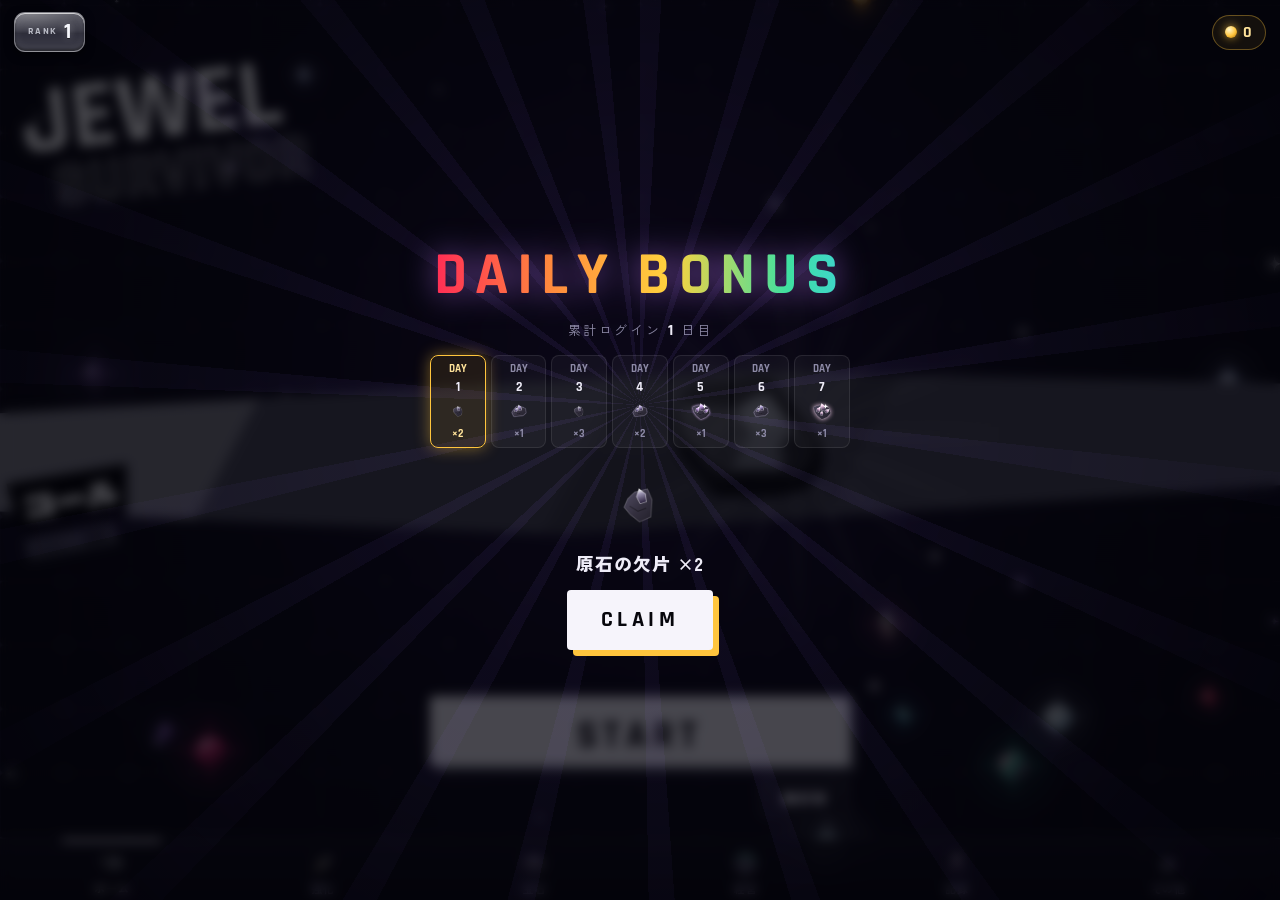
==== commit ef91d6f1: "ホーム・ハブ・下のメニュー・決定のボタンを着せ替える（UI 3.0） 試作の「切子の破片」の見た目を、今ある画面の中身を残したまま着せ替える。差し色はその画面に 1 色だけにし、光る縁・虹のグラデーシ" ====
--- a/index.html
+++ b/index.html
@@ -16,7 +16,7 @@
   <link rel="icon" type="image/png" href="icons/icon-192.png?v=2">
   <link rel="preconnect" href="https://fonts.googleapis.com">
   <link rel="preconnect" href="https://fonts.gstatic.com" crossorigin>
-  <link href="https://fonts.googleapis.com/css2?family=Rajdhani:wght@500;600;700&family=Zen+Kaku+Gothic+New:wght@500;700;900&display=swap" rel="stylesheet">
+  <link href="https://fonts.googleapis.com/css2?family=Dela+Gothic+One&family=Rajdhani:wght@500;600;700&family=Zen+Kaku+Gothic+New:wght@500;700;900&display=swap" rel="stylesheet">
   <link rel="stylesheet" href="css/style.css">
 </head>
 <body>
--- a/css/style.css
+++ b/css/style.css
@@ -18,6 +18,12 @@
   --nav-h: calc(62px + env(safe-area-inset-bottom, 0px));
   --font: "Rajdhani", "Zen Kaku Gothic New", "Hiragino Sans", "Hiragino Kaku Gothic ProN", system-ui, sans-serif;
   --font-jp: "Zen Kaku Gothic New", "Hiragino Sans", "Hiragino Kaku Gothic ProN", system-ui, sans-serif;
+  /* UI 2.0：文字の大きさは 4 段（見出し・名前・本文・添え書き） */
+  --t1: 20px; --t2: 15px; --t3: 13px; --t4: 11px;
+  --ok: #5dffb0;
+  /* 見出しの太い書体（ホーム・ハブ）と、その画面の差し色（ホームは宝石の色、ハブはカテゴリの色。画面の style で上書き） */
+  --font-disp: "Dela Gothic One", "Zen Kaku Gothic New", "Hiragino Sans", sans-serif;
+  --acc: #ffc53d;
 }
 
 * { box-sizing: border-box; -webkit-tap-highlight-color: transparent; }
@@ -41,7 +47,7 @@
 .evo-name, .card .cname, .zitem .zname, .sub-title, .banner, .toast .tt { text-wrap: balance; word-break: keep-all; overflow-wrap: anywhere; }
 /* 行の長さをそろえるのは短い文字（カードの説明・注記など）だけ。図鑑などの長い説明文にかけると不自然な位置で切れるので、ふつうに折り返す。
    text-wrap: pretty も全体にはかけない（iPhone の Safari では段落全体の行をそろえ直すので、balance と同じように見える） */
-.card .cdesc, #screens small, .evo-from, .char-detail .row { text-wrap: balance; }
+.card .cdesc, #screens small, .evo-from { text-wrap: balance; }
 .nw { white-space: nowrap; } /* ひとかたまりで折り返す */
 #game { position: absolute; inset: 0; width: 100%; height: 100%; display: block; }
 
@@ -74,16 +80,20 @@
 .btn .sub { display: block; font-family: var(--font-jp); font-size: 11px; font-weight: 500; letter-spacing: 0.1em; color: var(--muted); margin-top: 2px; }
 .btn:active { transform: scale(0.97); background: linear-gradient(rgba(255,255,255,0.12), rgba(255,255,255,0.12)), var(--panel); }
 .btn:disabled { filter: brightness(0.45) saturate(0.4); } /* opacity だと背景まで透けるので明るさで暗くする */
+/* 決定のボタン：白地に黒い字、差し色の影。押すと影の分だけ沈んで光が走る（ui.js の glint） */
 .btn.primary {
-  border: 1px solid transparent;
-  background: linear-gradient(180deg, #15131f, #0c0b14) padding-box, var(--prism-soft) border-box;
-  box-shadow: 0 0 24px rgba(180, 92, 255, 0.35), inset 0 0 20px rgba(120, 90, 255, 0.12);
-}
+  border: 0; border-radius: 4px;
+  background: #f6f4fb; color: #07060c;
+  box-shadow: 6px 6px 0 var(--acc);
+}
+.btn.primary .sub { color: #4d4858; }
+.btn.primary:active { transform: translate(3px, 3px); background: #fff; box-shadow: 3px 3px 0 var(--acc); }
 .btn.primary::before {
-  content: ''; position: absolute; inset: 0;
-  background: linear-gradient(110deg, transparent 30%, rgba(255,255,255,0.16) 50%, transparent 70%);
-  background-size: 250% 100%; animation: sheen 2.8s ease-in-out infinite;
-}
+  content: ''; position: absolute; inset: 0; pointer-events: none; transform: translateX(-130%);
+  background: linear-gradient(105deg, transparent 38%, rgba(255,255,255,0.75) 50%, transparent 62%);
+}
+.btn.primary.glint-go::before, .hub-card.glint-go::after { animation: glint 0.5s ease-out; }
+@keyframes glint { from { transform: translateX(-130%); } to { transform: translateX(130%); } }
 @keyframes sheen { 0% { background-position: 150% 0; } 60%,100% { background-position: -100% 0; } }
 .btn.big { font-size: 22px; padding: 16px 34px; letter-spacing: 0.2em; }
 .btn.gold { border-color: rgba(255, 197, 61, 0.55); color: #ffe39a; box-shadow: 0 0 16px rgba(255,197,61,0.15); }
@@ -107,9 +117,11 @@
   overflow-y: auto; overflow-x: hidden;
   -webkit-overflow-scrolling: touch;
   touch-action: pan-y;
-  animation: screenIn 0.3s ease-out;
-}
-@keyframes screenIn { from { opacity: 0; } to { opacity: 1; } }
+  animation: screenIn 0.22s ease-out;
+}
+@keyframes screenIn { from { opacity: 0; transform: translateY(8px); } }
+.screen.dim { animation-name: screenFade; }
+@keyframes screenFade { from { opacity: 0; } }
 .screen.has-nav { bottom: var(--nav-h); --safe-b: 0px; }
 .screen.dim { background: rgba(4, 4, 10, 0.72); backdrop-filter: blur(6px); -webkit-backdrop-filter: blur(6px); }
 .screen.dark { background: radial-gradient(circle at 50% 38%, rgba(40, 24, 70, 0.9), rgba(3, 3, 8, 0.97) 70%); }
@@ -150,24 +162,32 @@
 @keyframes bump { 50% { transform: scale(1.12); } }
 
 /* ------------------------------------------------------------------ タイトル */
-.title-screen { justify-content: space-between; }
-.title-top { position: absolute; top: calc(var(--safe-t) + 12px); right: calc(var(--safe-r) + 14px); left: calc(var(--safe-l) + 14px); display: flex; gap: 8px; align-items: center; justify-content: flex-end; }
-.logo { margin-top: calc(70px + 4vh); text-align: center; }
-.logo .main {
-  font-family: var(--font); font-weight: 700; line-height: 0.92;
-  font-size: min(15vw, 76px); letter-spacing: 0.08em;
-  background: linear-gradient(180deg, #ffffff 0%, #d8d4ee 45%, #8f8aa8 52%, #f4f2ff 100%);
-  -webkit-background-clip: text; background-clip: text; color: transparent;
-  filter: drop-shadow(0 0 18px rgba(170, 120, 255, 0.45));
-}
-.logo .line { height: 2px; width: 70%; margin: 14px auto 10px; background: var(--prism); background-size: 200% 100%; animation: prismMove 3s linear infinite; box-shadow: 0 0 12px rgba(200,120,255,0.8); }
-.logo .sub { font-family: var(--font-jp); font-size: 13px; letter-spacing: 0.35em; color: var(--muted); }
-.title-hero { display: flex; flex-direction: column; align-items: center; gap: 6px; }
-.title-hero img, .title-hero canvas { width: 104px; height: 104px; animation: floaty 3.2s ease-in-out infinite; }
-.title-hero .word { font-family: var(--font-jp); font-weight: 700; font-size: 15px; letter-spacing: 0.2em; text-align: center; }
-.title-hero .word small { display: block; color: var(--muted); font-size: 11px; letter-spacing: 0.3em; font-family: var(--font); }
-@keyframes floaty { 0%,100% { transform: translateY(0) rotate(-3deg); } 50% { transform: translateY(-8px) rotate(3deg); } }
-.title-menu { display: flex; flex-direction: column; gap: 10px; width: 100%; max-width: 360px; align-items: stretch; margin-bottom: 6px; }
+.title-screen { justify-content: flex-start; align-items: stretch; overflow: hidden; }
+.title-top { position: absolute; top: calc(var(--safe-t) + 12px); right: calc(var(--safe-r) + 14px); left: calc(var(--safe-l) + 14px); display: flex; gap: 8px; align-items: center; justify-content: flex-end; z-index: 2; }
+/* ロゴ：斜めに置いた白い JEWEL と、縁だけの SURVIVOR */
+.logo { margin-top: calc(56px + 2vh); align-self: flex-start; transform: rotate(-7deg); transform-origin: left top; font-family: var(--font); font-weight: 700; line-height: 0.84; pointer-events: none; }
+.logo .l1 { font-size: min(22vw, 12vh, 96px); color: #fff; }
+.logo .l2 { font-size: min(14vw, 7.6vh, 60px); margin-left: 0.45em; color: transparent; -webkit-text-stroke: 1.5px #fff; letter-spacing: 0.03em; }
+.logo span { display: inline-block; }
+.title-screen.intro .logo span { animation: logoDrop 0.5s cubic-bezier(0.2, 1.3, 0.3, 1) both; animation-delay: calc(var(--i) * 35ms + 80ms); }
+@keyframes logoDrop { from { opacity: 0; transform: translateY(-34px) rotate(-12deg); } }
+/* 宝石：宝石の色の破片の帯の上に大きく置く */
+.title-hero { position: relative; flex: 1 1 auto; min-height: 200px; margin: 0 calc(-16px - var(--safe-r)) 0 calc(-16px - var(--safe-l)); }
+.th-band { position: absolute; left: 0; right: 0; top: calc(50% - 82px); height: 164px; background: var(--acc); clip-path: polygon(0 26%, 58% 0, 100% 8%, 100% 70%, 44% 100%, 0 86%); }
+.th-band::after { content: ''; position: absolute; inset: 0; background: linear-gradient(118deg, rgba(255,255,255,0.3) 0 20%, transparent 20% 46%, rgba(0,0,0,0.16) 46% 66%, transparent 66%); }
+.th-rays { position: absolute; left: 62%; top: 46%; width: 520px; height: 520px; margin: -260px 0 0 -260px; pointer-events: none;
+  background: repeating-conic-gradient(from 0deg, rgba(255,255,255,0.12) 0deg 4deg, transparent 4deg 22deg);
+  -webkit-mask: radial-gradient(circle, #000 8%, transparent 58%); mask: radial-gradient(circle, #000 8%, transparent 58%); animation: thSpin 30s linear infinite; }
+@keyframes thSpin { to { transform: rotate(360deg); } }
+.th-gem { position: absolute; left: 58%; top: 46%; width: min(46vw, 24vh, 190px); aspect-ratio: 1; margin: calc(min(46vw, 24vh, 190px) / -2) 0 0 calc(min(46vw, 24vh, 190px) / -2); animation: thBob 3.4s ease-in-out infinite; }
+@keyframes thBob { 0%, 100% { transform: rotate(9deg); } 50% { transform: translateY(-7px) rotate(6deg); } }
+.th-gem img, .th-gem canvas { width: 100%; height: 100%; object-fit: contain; filter: drop-shadow(10px 12px 0 rgba(0, 0, 0, 0.85)); }
+.title-hero .word { position: absolute; left: calc(14px + var(--safe-l)); top: calc(50% + 30px); transform: rotate(-11deg); transform-origin: left; pointer-events: none; }
+.title-hero .word b { display: inline-block; font-family: var(--font-disp); font-weight: 400; font-size: min(8.4vw, 32px); background: #000; color: #fff; padding: 3px 14px 6px 12px; clip-path: polygon(0 0, 100% 6%, calc(100% - 10px) 100%, 4px 94%); }
+.title-hero .word small { display: table; margin: 4px 0 0 8px; padding: 1px 8px; background: var(--acc); color: #000; font: 700 12px var(--font); letter-spacing: 0.16em; }
+.title-hero .word small i { font-style: normal; font-family: var(--font-jp); font-weight: 900; letter-spacing: 0.04em; }
+.title-menu { display: flex; flex-direction: column; gap: 12px; width: 100%; max-width: 420px; align-self: center; align-items: stretch; margin: 8px 0 4px; }
+.title-menu #t-play { height: 70px; font-size: 38px; letter-spacing: 0.16em; }
 .credit { font-family: var(--font-jp); font-size: 10px; color: rgba(141,138,166,0.8); text-align: center; margin-top: 8px; line-height: 1.6; }
 
 /* ------------------------------------------------------------------ キャラ選択 */
@@ -186,7 +206,11 @@
 .pause-elems span { font-family: var(--font); font-weight: 700; font-size: 13px; color: var(--ec); border: 1px solid color-mix(in srgb, var(--ec) 45%, transparent); border-radius: 6px; padding: 2px 7px; }
 .pause-elems b { font-family: var(--font-jp); margin-right: 4px; }
 .pause-elems i { font-style: normal; font-size: 11px; margin-left: 4px; color: var(--text); }
-.char-detail .row { font-family: var(--font-jp); font-size: 12.5px; color: var(--muted); line-height: 1.6; }
+/* ウェポン・特性：小さい見出しの下に 1 つずつ行で並べる（途中で折り返さない） */
+.cd-spec { display: flex; flex-direction: column; align-items: flex-start; margin-top: 2px; font-family: var(--font-jp); }
+.cd-spec small { font-size: 10.5px; color: var(--muted); letter-spacing: 0.12em; line-height: 1.5; margin-top: 4px; }
+.cd-spec b { font-size: 13px; font-weight: 700; line-height: 1.45; word-break: keep-all; }
+.cd-spec .cd-aw { font-size: 12px; line-height: 1.5; color: var(--gold); word-break: keep-all; }
 /* ジュエル選択の展示（額装）：奥のベルベットと手前の枠は case-art.js の絵。宝石は gemIcon をそのまま置く */
 .showcase { position: relative; width: 120px; height: 148px; flex: none; border-radius: 8px; overflow: hidden; isolation: isolate; background: #0b0a10; box-shadow: 0 4px 14px rgba(0,0,0,0.5); }
 .showcase img, .showcase canvas { position: absolute; animation: none; }
@@ -197,7 +221,6 @@
 .sc-aw { position: absolute; right: 16px; top: 15px; font-family: var(--font); font-weight: 700; font-size: 12px; color: var(--gold); text-shadow: 0 0 6px rgba(0,0,0,0.9), 0 0 6px rgba(255,197,61,0.8); }
 .showcase.locked .sc-gem { filter: brightness(0) drop-shadow(0 0 1px rgba(255,255,255,0.5)); }
 .showcase.locked .sc-spark { display: none; }
-.char-detail .row b { color: var(--text); font-weight: 700; }
 .lore { font-family: var(--font-jp); font-size: 13px; line-height: 1.7; margin-top: 10px; color: #c9c6dc; }
 .char-grid { display: grid; grid-template-columns: repeat(4, 1fr); gap: 8px; width: 100%; max-width: 520px; margin: 12px 0; }
 .char-cell {
@@ -375,15 +398,24 @@
   height: 5px; border-radius: 3px; background: rgba(255,255,255,0.1); overflow: hidden;
 }
 #xpfill {
-  position: absolute; inset: 0; transform-origin: 0 50%; transform: scaleX(0);
-  background: var(--prism); background-size: 200% 100%; animation: prismMove 3s linear infinite;
-}
+  position: absolute; inset: 0; transform-origin: 0 50%; transform: scaleX(0); overflow: hidden;
+}
+/* 虹の流れ：背景の位置を動かすとバーを毎フレーム描き直すので、虹を 2 回並べた帯を transform でずらす（見た目は同じ） */
+#xpfill::before {
+  content: ''; position: absolute; top: 0; bottom: 0; left: 0; width: 400%;
+  background: var(--prism); background-size: 50% 100%; background-repeat: repeat-x;
+  animation: xpFlow 3s linear infinite; will-change: transform;
+}
+@keyframes xpFlow { from { transform: translateX(-50%); } to { transform: translateX(0); } }
 #hudtop {
   position: absolute; top: calc(var(--safe-t) + 16px); left: calc(var(--safe-l) + 10px); right: calc(var(--safe-r) + 10px);
   display: flex; align-items: flex-start; justify-content: space-between;
 }
 #hudleft { display: flex; flex-direction: column; gap: 1px; font-weight: 700; }
 #lvtext { font-size: 15px; letter-spacing: 0.15em; color: #fff; }
+.autotag { margin-left: 6px; padding: 1px 5px; border-radius: 4px; font-size: 10px; letter-spacing: 0.08em; color: #15121f; background: #ffd24a; vertical-align: 2px; }
+.lvl-actions .auto-btn { color: #ffd24a; }
+#autosel.on { color: #ffd24a; border-color: rgba(255, 210, 74, 0.6); }
 #hud.rush #xpbar, #hud.rush #lvtext, #hud.rush #feverwrap { display: none; }
 /* BOSS モード：タイムの下に周と何体目か */
 #rushlap { display: none; position: absolute; left: 50%; top: 34px; transform: translateX(-50%); font-size: 13px; font-weight: 700; color: #ffe39a; letter-spacing: 0.08em; white-space: nowrap; text-shadow: 0 1px 3px rgba(0,0,0,0.9); }
@@ -403,6 +435,7 @@
 .tp-w img { width: 16px; height: 16px; flex: none; }
 .tp-w b { flex: 1; text-align: right; color: #fff; font-family: var(--font); }
 .tp-w i { width: 30px; text-align: right; font-style: normal; font-size: 10px; }
+.tp-rest span { flex: none; font-family: var(--font-jp); font-size: 10px; }
 .stat { display: flex; align-items: center; gap: 6px; font-size: 14px; color: #d6d3e8; letter-spacing: 0.05em; }
 .stat .k { font-size: 10px; color: var(--muted); letter-spacing: 0.2em; width: 34px; }
 .stat.bump { animation: bump 0.25s; }
@@ -415,6 +448,11 @@
   display: grid; grid-template-columns: repeat(6, 26px); gap: 3px;
 }
 .slotico { position: relative; width: 26px; height: 26px; border-radius: 6px; background: rgba(10,10,18,0.55); border: 1px solid var(--line); }
+/* CHAOS：ウェポン 18・チャーム 15 を小さく 9 列で */
+#hud.chaos #slots { grid-template-columns: repeat(9, 19px); gap: 2px; }
+#hud.chaos #slots .slotico { width: 19px; height: 19px; border-radius: 4px; }
+#hud.chaos #slots .slotico b { font-size: 8px; right: -1px; bottom: -2px; }
+#hud.chaos #slots .slotico b.lbn { color: #9fe8ff; }
 #slots .lives { grid-column: 1 / -1; display: flex; gap: 3px; padding: 1px 0 1px 2px; }
 #slots .lives svg { width: 15px; height: 14px; fill: #ff4d8d; stroke: #fff; stroke-width: 1.8; filter: drop-shadow(0 0 3px rgba(255,77,141,0.7)); }
 .slotico img { width: 100%; height: 100%; }
@@ -424,8 +462,11 @@
 .slotico b i { font-style: normal; font-size: 8px; color: #9fe8ff; margin-left: 1px; } /* リミットブレイクの回数 */
 /* 進化用のチャームを入手済みの武器（Lv8 にすれば進化できる） */
 .slotico.evok { border: 1.5px solid var(--gold); box-shadow: 0 0 6px rgba(255,197,61,0.55); }
-#bossbar { position: absolute; bottom: calc(var(--safe-b) + 36px); left: 50%; transform: translateX(-50%); width: min(80%, 420px); text-align: center; }
-#bossbar .bname { font-family: var(--font-jp); font-weight: 700; font-size: 12px; letter-spacing: 0.25em; color: #ffb3f0; margin-bottom: 4px; text-shadow: 0 0 10px rgba(255,61,220,0.8); }
+/* ボスの名前・HP・ブレイクは画面の上（タイムの下）。下は FEVER だけにする */
+#bossbar { position: absolute; top: calc(var(--safe-t) + 46px); left: 50%; transform: translateX(-50%); width: min(48%, 210px); text-align: center; }
+/* BOSS モード：ボスの帯はふつうと同じ上。周の表示はタイムの下ではなく、左上の KILL・COIN の下（ボスの帯と重ならないように） */
+#hud.rush #rushlap { left: 0; top: 40px; transform: none; font-size: 12px; }
+#bossbar .bname { font-family: var(--font-jp); font-weight: 700; font-size: 11px; letter-spacing: 0.12em; white-space: nowrap; overflow: hidden; text-overflow: ellipsis; color: #ffb3f0; margin-bottom: 4px; text-shadow: 0 0 10px rgba(255,61,220,0.8); }
 #bossbar .btrack { height: 6px; border-radius: 3px; background: rgba(255,255,255,0.1); overflow: hidden; }
 #bossbar .bfill { height: 100%; background: linear-gradient(90deg, #c43dff, #ff2d55); transform-origin: 0 50%; }
 /* ブレイクゲージ（HP バーの下の細い線）。近くで戦っているときは明るく、ブレイク中は点滅 */
@@ -487,16 +528,18 @@
 .banner.elite, .banner.swarm { color: #ffd98a; text-shadow: 0 0 18px rgba(255,150,40,0.9); font-size: min(6vw, 24px); }
 
 /* ------------------------------------------------------------------ トースト */
-#toasts { position: absolute; top: calc(var(--safe-t) + 138px); left: 0; right: 0; z-index: 40; pointer-events: none; display: flex; flex-direction: column; align-items: center; gap: 4px; }
+/* 右の壁から生えてくる帯（実績などの知らせ）。右上の COMBO の下に積み、少しして右へ引っ込む */
+#toasts { position: absolute; top: calc(var(--safe-t) + 128px); right: 0; z-index: 40; pointer-events: none; display: flex; flex-direction: column; align-items: flex-end; gap: 5px; max-width: 78vw; }
 .toast {
-  background: rgba(14,13,22,0.92); border: 1px solid rgba(255,197,61,0.45); border-radius: 10px;
-  padding: 3px 10px; font-family: var(--font-jp); font-weight: 700; font-size: 11px; line-height: 1.3; color: #ffe39a;
-  box-shadow: 0 0 12px rgba(255,197,61,0.2);
-  animation: toastIn 3.2s cubic-bezier(.2,1.2,.4,1) forwards; max-width: 72%; text-align: center;
-}
-.toast .label { color: var(--gold); font-size: 8px; letter-spacing: 0.1em; font-family: var(--font); margin-right: 6px; }
+  position: relative; background: linear-gradient(90deg, rgba(20,18,30,0.94), rgba(12,11,20,0.96)); border: 1px solid rgba(255,197,61,0.45); border-right: none; border-radius: 12px 0 0 12px;
+  padding: 5px calc(var(--safe-r) + 12px) 5px 14px; font-family: var(--font-jp); font-weight: 700; font-size: 11.5px; line-height: 1.3; color: #ffe39a; text-align: left;
+  box-shadow: -4px 0 14px rgba(255,197,61,0.18);
+  animation: toastIn 3.2s cubic-bezier(.2,1,.3,1) forwards;
+}
+.toast::before { content: ''; position: absolute; left: 0; top: 6px; bottom: 6px; width: 3px; border-radius: 2px; background: var(--gold); box-shadow: 0 0 8px rgba(255,197,61,0.7); }
+.toast .label { display: block; color: var(--gold); font-size: 8px; letter-spacing: 0.14em; font-family: var(--font); }
 .toast small { display: block; font-size: 9.5px; font-weight: 500; color: var(--muted); }
-@keyframes toastIn { 0% { transform: translateY(-60px); opacity: 0; } 10% { transform: none; opacity: 1; } 85% { opacity: 1; } 100% { transform: translateY(-30px); opacity: 0; } }
+@keyframes toastIn { 0% { transform: translateX(105%); } 9% { transform: none; } 88% { transform: none; opacity: 1; } 100% { transform: translateX(105%); opacity: 0.6; } }
 
 /* ------------------------------------------------------------------ リザルト */
 .result-screen { gap: 10px; }
@@ -516,41 +559,34 @@
 @keyframes rowIn { to { opacity: 1; transform: none; } }
 .rrow .new { font-size: 9px; letter-spacing: 0.15em; background: var(--prism); background-size: 200%; animation: prismMove 1.5s linear infinite; color: #fff; padding: 1px 5px; border-radius: 3px; margin-left: 6px; vertical-align: middle; }
 .rcoins { display: flex; align-items: center; gap: 10px; font-size: 38px; font-weight: 700; color: #ffe39a; text-shadow: 0 0 20px rgba(255,197,61,0.6); }
-.dmgrow { display: flex; align-items: center; gap: 8px; margin: 7px 0; font-family: var(--font-jp); font-size: 12px; }
-.dmgrow img { width: 28px; height: 28px; }
-.dmgrow .bar { height: 4px; border-radius: 2px; background: rgba(255,255,255,0.08); overflow: hidden; margin-top: 3px; }
+/* 名前と数字を上の段、棒は下の段に横いっぱい（数字の桁が増えても棒の長さがそろう） */
+.dmgrow { display: grid; grid-template-columns: 28px minmax(0, 1fr) auto; grid-template-areas: 'ic dn num' 'ic bar bar'; align-items: center; column-gap: 8px; margin: 7px 0; font-family: var(--font-jp); font-size: 12px; }
+.dmgrow img { grid-area: ic; width: 28px; height: 28px; }
+.dmgrow .dn { grid-area: dn; min-width: 0; }
+.dmgrow .bar { grid-area: bar; height: 4px; border-radius: 2px; background: rgba(255,255,255,0.08); overflow: hidden; margin-top: 3px; }
 .dmgrow .bar i { display: block; height: 100%; width: 0; transition: width 0.9s cubic-bezier(.2,1,.3,1); }
-.dmgrow .num { min-width: 70px; text-align: right; font-family: var(--font); font-weight: 700; font-size: 14px; }
+.dmgrow .num { grid-area: num; text-align: right; font-family: var(--font); font-weight: 700; font-size: 14px; }
 .rbtns { display: flex; gap: 10px; margin: 8px 0 14px; flex-wrap: wrap; justify-content: center; }
 .newach div { font-family: var(--font-jp); font-size: 13px; padding: 4px 0; }
 
 /* ------------------------------------------------------------------ 工房 */
-.shop-list { display: flex; flex-direction: column; gap: 8px; width: 100%; max-width: 520px; }
-.shop-item { display: flex; align-items: center; gap: 12px; background: var(--panel); border: 1px solid var(--line); border-radius: 12px; padding: 9px 12px; }
-.shop-item img { width: 40px; height: 40px; flex: none; }
-.shop-item .sbody { flex: 1; min-width: 0; }
-.shop-item .sname { font-family: var(--font-jp); font-weight: 700; font-size: 15px; }
 /* 名前は「・」の位置で折り返す（ui.js の addWbr） */
-.shop-item .sname .sn { word-break: keep-all; overflow-wrap: anywhere; }
-.shop-item .sname small { font-family: var(--font); color: var(--muted); margin-left: 6px; letter-spacing: 0.1em; }
-.shop-item .sdesc { font-family: var(--font-jp); font-size: 12px; color: var(--muted); }
 .pips { display: flex; gap: 3px; margin-top: 5px; }
 .pips i { width: 16px; height: 3px; border-radius: 2px; background: rgba(255,255,255,0.12); }
 .pips i.on { background: var(--prism-soft); box-shadow: 0 0 6px rgba(200,120,255,0.8); }
-.shop-item .btn { white-space: nowrap; display: flex; align-items: center; gap: 6px; }
-.shop-item.bought { animation: bought 0.5s; }
+.lrow.bought { animation: bought 0.5s; }
 @keyframes bought { 30% { border-color: var(--gold); box-shadow: 0 0 20px rgba(255,197,61,0.4); } }
 
 /* ------------------------------------------------------------------ ガチャ */
 .gacha-screen { gap: 12px; }
 /* 結果が増えて画面からはみ出したとき、ボタンが縦に押しつぶされて文字が見切れないように */
 .gacha-screen > * { flex-shrink: 0; }
-.altar { position: relative; width: 240px; height: 240px; display: grid; place-items: center; margin: 6px 0; }
+.altar { position: relative; width: min(240px, 31vh); height: min(240px, 31vh); display: grid; place-items: center; margin: 6px 0; }
 .altar .ring { position: absolute; inset: 10px; border-radius: 50%; border: 1px solid rgba(255,255,255,0.22); animation: spin 18s linear infinite; }
 .altar .ring::before { content: ''; position: absolute; left: 50%; top: -3px; width: 6px; height: 6px; margin-left: -3px; border-radius: 50%; background: #fff; box-shadow: 0 0 10px rgba(255,255,255,0.9); }
 .altar .ring.r2 { inset: 40px; animation-duration: 11s; animation-direction: reverse; border-style: dashed; }
 .altar .core {
-  width: 128px; height: 128px;
+  width: min(128px, 16.5vh); height: min(128px, 16.5vh);
   filter: drop-shadow(0 0 18px var(--cc, rgba(255,255,255,0.75)));
   animation: corePulse 2.6s ease-in-out infinite;
 }
@@ -583,12 +619,17 @@
 .gs-sum { font-family: var(--font-jp); font-size: 12px; color: var(--muted); margin-top: 4px; }
 .rbtns .g100 { flex-basis: 100%; }
 /* リザルト：RETRY を上に大きく、STAGE と TITLE を下に並べる */
-.res-btns { display: grid; grid-template-columns: 1fr 1fr; width: min(360px, 100%); }
+/* リザルトのボタンは画面の下端に貼りつける（.dock と同じ作り。中身が長くてもスクロールせずに押せる） */
+.res-btns { display: grid; grid-template-columns: repeat(2, minmax(0, 175px)); justify-content: center; align-self: stretch; gap: 10px;
+  position: sticky; bottom: calc(-1 * (var(--safe-b) + 16px)); z-index: 6;
+  margin: -14px calc(-1 * (var(--safe-r) + 16px)) 0 calc(-1 * (var(--safe-l) + 16px));
+  padding: 22px calc(var(--safe-r) + 16px) calc(var(--safe-b) + 14px) calc(var(--safe-l) + 16px);
+  background: linear-gradient(180deg, rgba(4, 4, 10, 0), rgba(4, 4, 10, 0.92) 30%, #04040a 62%); }
 .res-btns #again { grid-column: 1 / -1; }
 .gacha-big { display: flex; flex-direction: column; align-items: center; gap: 6px; }
 .gacha-big img { width: 140px; height: 140px; animation: evoGem 0.8s cubic-bezier(.2,1.4,.4,1); }
 .gacha-big .gname { font-family: var(--font-jp); font-size: 22px; font-weight: 900; letter-spacing: 0.08em; }
-.odds { font-family: var(--font-jp); font-size: 11px; color: var(--muted); text-align: center; line-height: 1.7; }
+.odds { font-family: var(--font-jp); font-size: 11px; color: var(--muted); text-align: center; line-height: 1.7; padding: 8px 12px; border-radius: 12px; background: var(--panel); border: 1px solid var(--line); max-width: 560px; }
 
 /* ------------------------------------------------------------------ 図鑑 */
 .tabs { display: flex; gap: 4px; margin-bottom: 12px; background: linear-gradient(rgba(255,255,255,0.04), rgba(255,255,255,0.04)), var(--panel); padding: 4px; border-radius: 10px; border: 1px solid var(--line); }
@@ -651,36 +692,36 @@
 .medal.sm { width: 22px; height: 22px; }
 .medal.sm::before { inset: 3px; border-width: 1px; }
 .medal.sm::after { inset: 6px; }
-.medal.m-bronze { --mg: radial-gradient(circle at 34% 28%, #ffd9b4, #c47a44 42%, #6a3618 100%); --mstar: #ffe2c4; }
+.medal.m-bronze { --mg: radial-gradient(circle at 34% 28%, #e8d3a0, #9a7a40 42%, #4a3614 100%); --mstar: #f0e2bc; }
+.medal.m-copper { --mg: radial-gradient(circle at 34% 28%, #ffd9c4, #d0704a 42%, #6a2a14 100%); --mstar: #ffe2d0; }
 .medal.m-silver { --mg: radial-gradient(circle at 34% 28%, #ffffff, #b9c3d2 42%, #59626f 100%); --mstar: #ffffff; --mglow: rgba(200,215,255,0.25); }
-.medal.m-gold { --mg: radial-gradient(circle at 34% 28%, #fff7cc, #f1bb3c 42%, #8a5a0e 100%); --mstar: #fff6d6; --mglow: rgba(255,200,80,0.35); }
-/* プラチナ：銀より明るく青白い地に、うっすら虹の照りと、光の筋がときどき流れる */
-.medal.m-plat { --mg: linear-gradient(115deg, transparent 40%, rgba(255,255,255,0.95) 50%, transparent 60%), conic-gradient(from 200deg at 50% 50%, rgba(255,190,230,0.22), rgba(170,220,255,0.26), rgba(210,190,255,0.22), rgba(190,255,235,0.2), rgba(255,190,230,0.22)), radial-gradient(circle at 34% 28%, #ffffff, #dde5ff 18%, #9cacdf 48%, #55618f 78%, #252a47 100%); background-size: 300% 100%, 100% 100%, 100% 100%; background-repeat: no-repeat; background-position: 100% 0, 0 0, 0 0; --mstar: #f4f7ff; --mglow: rgba(170,200,255,0.65); }
-.medal.m-plat:not(.off) { animation: medalShine 3.6s ease-in-out infinite; }
-@keyframes medalShine { 0%, 55% { background-position: 100% 0, 0 0, 0 0; } 100% { background-position: 0% 0, 0 0, 0 0; } }
+.medal.m-gold { --mg: radial-gradient(circle at 34% 28%, #fff7cc, #f1bb3c 42%, #8a5a0e 100%); --mstar: #fff6d6; --mglow: rgba(255,200,80,0.45); }
 .medal.off { filter: grayscale(1) brightness(0.32); box-shadow: inset 0 2px 2px rgba(255,255,255,0.3), inset 0 -3px 5px rgba(0,0,0,0.5); }
-.zitem.ach { align-items: center; }
-.zitem.ach.done.t-bronze { border-color: rgba(214,140,90,0.45); }
-.zitem.ach.done.t-silver { border-color: rgba(200,215,240,0.5); }
-.zitem.ach.done.t-gold { border-color: rgba(255,197,61,0.55); background: linear-gradient(90deg, rgba(255,197,61,0.1), transparent 60%), var(--panel); }
-.zitem.ach.done.t-plat { border-color: rgba(214,226,255,0.75); background: linear-gradient(90deg, rgba(190,210,255,0.16), transparent 60%), var(--panel); box-shadow: 0 0 14px rgba(180,205,255,0.22); }
-/* 絞り込みと並び替え：メダルの数の欄を押すとそのメダルだけ。下に取得の状態と並び */
-.ach-tiers > button { display: flex; align-items: center; gap: 6px; font-family: var(--font-jp); font-size: 12px; color: var(--text, #e8e6f2); background: transparent; border: 1px solid transparent; border-radius: 8px; padding: 3px 8px; text-align: left; white-space: nowrap; }
+/* 光を計算して描いたメダル（js/medal-art.js。描き終わると .medal-art が付く。それまでは上の仮の絵） */
+.medal-art .medal { background: var(--medal-img) center / 100% 100% no-repeat; box-shadow: 0 2px 6px rgba(0,0,0,0.7), 0 0 12px var(--mglow, transparent); animation: none; }
+.medal-art .medal::before { display: none; }
+.medal-art .medal.m-bronze { --medal-img: var(--medal-bronze); }
+.medal-art .medal.m-copper { --medal-img: var(--medal-copper); }
+.medal-art .medal.m-silver { --medal-img: var(--medal-silver); }
+.medal-art .medal.m-gold { --medal-img: var(--medal-gold); }
+.medal-art .medal::after { inset: 0; clip-path: none; filter: none; border-radius: 50%; background: none; }
+/* いちばん上の金は光の筋がときどき流れる */
+.medal-art .medal.m-gold:not(.off)::after { background: linear-gradient(115deg, transparent 42%, rgba(255,255,255,0.55) 50%, transparent 58%) no-repeat; background-size: 300% 100%; animation: medalSweep 3.6s ease-in-out infinite; mix-blend-mode: screen; }
+@keyframes medalSweep { 0%, 55% { background-position: 100% 0; } 100% { background-position: 0% 0; } }
+.medal-art .medal.off { filter: grayscale(1) brightness(0.4); box-shadow: 0 2px 5px rgba(0,0,0,0.6); }
+.ach-tiers > button { display: flex; align-items: center; gap: 5px; font-family: var(--font-jp); font-size: var(--t4); color: var(--text, #e8e6f2); background: transparent; border: 1px solid transparent; border-radius: 8px; padding: 3px 8px; text-align: left; white-space: nowrap; }
 .ach-tiers > button.on { background: rgba(255,255,255,0.08); border-color: var(--line); }
 .ach-tiers > button.dim { filter: brightness(0.55); }
-.ach-tools { display: flex; justify-content: center; gap: 8px; flex-wrap: wrap; margin: 2px 0 2px; flex-shrink: 0; }
-.ach-tools .tabs.sub { margin: 0; }
-.ach-tools .tabs.sub .tab { padding: 6px 11px; }
 .ach-list { display: flex; flex-direction: column; gap: inherit; }
 .ach-none { text-align: center; font-family: var(--font-jp); font-size: 13px; color: var(--muted); padding: 24px 0; }
-.ach-head { display: flex; align-items: center; gap: 16px; padding: 14px 16px; flex-shrink: 0; }
-.ach-ring { position: relative; width: 92px; height: 92px; flex: none; border-radius: 50%; display: flex; flex-direction: column; align-items: center; justify-content: center; }
+.ach-head { display: flex; align-items: center; gap: 12px; padding: 12px; flex-shrink: 0; }
+.ach-ring { position: relative; width: 70px; height: 70px; flex: none; border-radius: 50%; display: flex; flex-direction: column; align-items: center; justify-content: center; }
 .ach-ring::before { content: ''; position: absolute; inset: 0; border-radius: 50%; background: conic-gradient(var(--gold) calc(var(--p) * 1%), rgba(255,255,255,0.1) 0); -webkit-mask: radial-gradient(farthest-side, transparent calc(100% - 7px), #000 calc(100% - 6px)); mask: radial-gradient(farthest-side, transparent calc(100% - 7px), #000 calc(100% - 6px)); filter: drop-shadow(0 0 6px rgba(255,197,61,0.6)); }
-.ach-ring b { font-family: var(--font); font-weight: 700; font-size: 30px; line-height: 1; color: #fff; }
+.ach-ring b { font-family: var(--font); font-weight: 700; font-size: 24px; line-height: 1; color: #fff; }
 .ach-ring small { font-family: var(--font); font-size: 11px; color: var(--muted); }
-.ach-tiers { flex: 1; display: grid; grid-template-columns: 1fr; gap: 2px; }
+.ach-tiers { flex: 1; min-width: 0; display: grid; grid-template-columns: 1fr 1fr; gap: 4px; }
 .ach-tiers b { color: #fff; }
-.ach-tiers i { margin-left: auto; font-style: normal; font-family: var(--font); font-size: 12px; color: var(--muted); }
+.ach-tiers i { margin-left: auto; font-style: normal; font-family: var(--font); font-size: var(--t4); color: var(--muted); font-variant-numeric: tabular-nums; }
 .zitem.done .trophy { background: rgba(255,197,61,0.12); box-shadow: 0 0 12px rgba(255,197,61,0.3); color: var(--gold); }
 
 /* ------------------------------------------------------------------ 設定 */
@@ -720,8 +761,6 @@
   .card { padding: 6px 10px; }
   .card img { width: 42px; height: 42px; }
   .card .cdesc { font-size: 11.5px; }
-  .title-hero img, .title-hero canvas { width: 64px; height: 64px; }
-  .logo { margin-top: 56px; }
 }
 .gcard .rarbadge { display: block; width: fit-content; margin: 0 auto 4px; }
 
@@ -748,6 +787,12 @@
 .st-desc { font-family: var(--font-jp); font-size: 12px; line-height: 1.6; color: #c9c6dc; }
 .st-meta { display: flex; gap: 10px; flex-wrap: wrap; margin-top: 6px; font-family: var(--font-jp); font-size: 11px; color: var(--muted); }
 .st-meta span { border: 1px solid var(--line); border-radius: 4px; padding: 0 6px; }
+/* UI 2.0：ステージのカードは、選んでいるものだけ説明とギミックを開き、ほかは番号と名前の 1 行（押すと開く） */
+.stage-card.st-fold { padding: 10px 14px; }
+.stage-card.st-fold:not(.sel):not(.locked) .st-desc, .stage-card.st-fold:not(.sel) .st-meta { display: none; }
+.stage-card.st-fold .st-name { flex-wrap: nowrap; white-space: nowrap; overflow: hidden; min-width: 0; }
+.stage-card.st-fold .st-name .en { overflow: hidden; text-overflow: ellipsis; min-width: 0; }
+.stage-card.st-fold.locked .st-desc { font-size: var(--t4); }
 /* BOSS タブの章の見出し：押すと畳む・開く */
 .rush-ch { display: flex; align-items: center; gap: 10px; width: 100%; margin-top: 4px; padding: 10px 14px; border: 1px solid var(--line); border-radius: 10px; background: var(--panel); color: #fff; font-family: var(--font-jp); font-weight: 700; font-size: 13px; letter-spacing: 0.1em; text-align: left; }
 .rush-ch small { color: var(--gold); font-size: 11px; letter-spacing: 0.05em; }
@@ -762,9 +807,13 @@
 .rush-card.finale { --sc: #ffd24a; --sg: rgba(255,210,74,0.22); background: linear-gradient(135deg, rgba(255,210,74,0.08), transparent 60%), var(--panel); }
 .rp-head { display: flex; justify-content: space-between; align-items: baseline; font-weight: 700; letter-spacing: 0.1em; margin: 12px 2px 6px; }
 .rp-head b { font-size: 13px; color: var(--muted); letter-spacing: 0; }
+.rp-all { margin: 0 10px 0 auto; padding: 4px 10px; border-radius: 8px; border: 1px solid var(--line2); background: var(--panel); color: #fff; font-family: var(--font-jp); font-size: 11px; font-weight: 700; letter-spacing: 0.05em; }
+.rp-all:active { transform: scale(0.95); }
 .rush-pick { display: grid; grid-template-columns: repeat(4, minmax(0, 1fr)); gap: 6px; }
 .rp { display: flex; flex-direction: column; align-items: center; justify-content: flex-start; gap: 2px; padding: 6px 2px; border-radius: 10px; border: 1px solid var(--line); background: var(--panel); color: #fff; font-family: var(--font-jp); font-size: 9.5px; font-weight: 700; line-height: 1.25; letter-spacing: 0; text-align: center; min-width: 0; }
 .rp span { width: 100%; overflow-wrap: anywhere; }
+.rp .fit { display: block; white-space: nowrap; overflow: hidden; letter-spacing: -0.03em; }
+.rp .fit b { display: inline-block; font-weight: 700; }
 .rp img { width: 36px; height: 36px; }
 /* トレーニング：的のカードと、レベル・進化・リミットブレイクの設定 */
 .train-card { cursor: pointer; }
@@ -780,9 +829,19 @@
 .tr-evo.on { color: #111; background: var(--gold); border-color: var(--gold); }
 .tr-evo:disabled { filter: brightness(0.4); }
 .tr-ctls { display: flex; align-items: center; gap: 5px; margin-top: 4px; font-family: var(--font); font-weight: 700; font-size: 11px; color: var(--muted); letter-spacing: 0.08em; }
-.tr-ctls b { min-width: 18px; text-align: center; color: #fff; font-size: 14px; }
+.tr-num { min-width: 26px; height: 28px; padding: 0 3px; border-radius: 7px; border: 1px dashed var(--line2); background: transparent; color: #fff; font-family: var(--font); font-weight: 700; font-size: 14px; text-align: center; }
+.tr-num:disabled { border-color: transparent; color: var(--muted); }
+.tr-num:active { transform: scale(0.92); }
 .tr-ctls span + button { margin-left: 2px; }
-.tr-ctls b + span { margin-left: 10px; }
+.tr-num + .iconbtn + span { margin-left: 10px; }
+.tr-bulk { display: flex; align-items: center; flex-wrap: wrap; gap: 5px; margin-top: 8px; padding: 6px 8px; border-radius: 10px; border: 1px solid var(--line); background: var(--panel); font-family: var(--font); font-weight: 700; font-size: 11px; color: var(--muted); letter-spacing: 0.08em; }
+.tr-bulk i { flex-basis: 100%; font-style: normal; font-family: var(--font-jp); font-size: 11px; letter-spacing: 0; }
+.tr-bulk span + button { margin-left: 1px; }
+.tr-bulk button + span { margin-left: 8px; }
+.tr-bulk button:not(.tr-evo) { min-width: 38px; height: 28px; padding: 0 8px; border-radius: 8px; border: 1px solid var(--line2); background: var(--panel); color: #fff; font-family: var(--font); font-weight: 700; font-size: 11px; letter-spacing: 0.08em; }
+.tr-bulk button:disabled { filter: brightness(0.4); }
+.tr-bulk button:active { transform: scale(0.94); }
+.tr-bulk .tr-evo { height: 28px; margin-left: auto; }
 .tr-ctls .iconbtn { width: 28px; height: 28px; font-size: 15px; border-radius: 8px; }
 .tr-ctls .iconbtn:disabled { filter: brightness(0.35); }
 .rp.on { border-color: var(--gold); box-shadow: 0 0 12px rgba(255,210,74,0.35), inset 0 0 0 1px var(--gold); }
@@ -796,13 +855,16 @@
 .heat-ctl { display: flex; align-items: center; gap: 10px; }
 .heat-ctl .iconbtn { width: 36px; height: 36px; font-size: 18px; }
 .heat-ctl .iconbtn:disabled { filter: brightness(0.35); }
-.heat-val { font-size: 26px; min-width: 30px; text-align: center; }
+.heat-val { display: inline-block; font-size: 26px; min-width: 30px; text-align: center; }
 .heat-val.h1, .heat-val.h2 { color: #ffd23d; }
 .heat-val.h3, .heat-val.h4 { color: #ff8a3d; text-shadow: 0 0 10px #ff6a3d; }
 .heat-val.h5 { color: #ff2d55; text-shadow: 0 0 14px #ff2d55; }
 .heat-val.h6, .heat-val.h7 { color: #ff3d9a; text-shadow: 0 0 14px #ff2d8a; }
 .heat-val.h8, .heat-val.h9 { color: #d47bff; text-shadow: 0 0 16px #b45cff; }
-.heat-val.h10 { background: var(--prism); background-size: 200% 100%; -webkit-background-clip: text; background-clip: text; color: transparent; animation: prismMove 3s linear infinite; filter: drop-shadow(0 0 8px rgba(255,120,200,0.6)); }
+.heat-val.h10, .heat-val.h11, .heat-val.h12, .heat-val.h13, .heat-val.h14 { background: var(--prism); background-size: 200% 100%; -webkit-background-clip: text; background-clip: text; color: transparent; animation: prismMove 3s linear infinite; filter: drop-shadow(0 0 8px rgba(255,120,200,0.6)); }
+.heat-val.h15, .heat-val.h16, .heat-val.h17, .heat-val.h18, .heat-val.h19 { background: var(--prism); background-size: 200% 100%; -webkit-background-clip: text; background-clip: text; color: transparent; animation: prismMove 1.5s linear infinite, heatPulse 1.2s ease-in-out infinite; filter: drop-shadow(0 0 6px rgba(255,90,220,0.9)) drop-shadow(0 0 14px rgba(120,90,255,0.7)); }
+.heat-val.h20 { background: linear-gradient(90deg, #fff6c8, #ffd23d, #ff6a3d, #ff2d55, #ff6a3d, #ffd23d, #fff6c8); background-size: 200% 100%; -webkit-background-clip: text; background-clip: text; color: transparent; animation: prismMove 1s linear infinite, heatPulse 0.6s ease-in-out infinite; filter: drop-shadow(0 0 6px rgba(255,210,61,0.95)) drop-shadow(0 0 16px rgba(255,45,85,0.8)); }
+@keyframes heatPulse { 50% { transform: scale(1.12); } }
 .tab { padding: 7px 9px; font-size: 12px; }
 
 /* レベルアップカードの目印 */
@@ -813,16 +875,20 @@
 .ctag2.t-pair { color: #ffe39a; border: 1px solid rgba(255,197,61,0.55); }
 .ctag2.t-plain { color: var(--muted); border: 1px solid var(--line2); }
 
-.shop-item .sdesc .scur { color: var(--text); font-weight: 700; margin-left: 4px; }
-.shop-item .sdesc .snext { color: var(--muted); font-size: 11px; }
 .slotico.empty { background: rgba(10,10,18,0.3); border: 1px dashed rgba(255,255,255,0.22); }
 .panel.backup { margin-top: 12px; }
 .backup .bk-head { display: flex; justify-content: space-between; align-items: baseline; font-family: var(--font-jp); font-weight: 700; font-size: 14px; padding: 4px 2px 10px; }
 .backup .bk-head small { font-weight: 400; font-size: 12px; color: var(--muted); }
+.backup .bk-head > span { flex: none; margin-right: 10px; }
+.backup .bk-head small { text-align: right; }
+.backup .bk-head small span { white-space: nowrap; }
 .backup .bk-btns { display: grid; grid-template-columns: 1fr 1fr; gap: 8px; }
 .backup .dg-list { display: flex; flex-direction: column; gap: 4px; margin-bottom: 10px; font-family: var(--font-jp); font-size: 12px; }
 .backup .dg-row { display: grid; grid-template-columns: auto 1fr auto; gap: 8px; align-items: baseline; padding: 4px 2px; border-bottom: 1px solid var(--line); }
 .backup .dg-row small, .backup .dg-none { color: var(--muted); font-size: 11px; }
+.backup .dg-kind { font-style: normal; color: #9fe8ff; margin-right: 6px; }
+.backup #dgclear.warn { color: #ff8a8a; border-color: rgba(255,90,90,0.6); }
+.backup #dgclear:disabled { filter: brightness(0.5); }
 .backup .bk-note { font-family: var(--font-jp); font-size: 11px; color: var(--muted); line-height: 1.5; margin-top: 10px; }
 
 /* ---------------- 研磨工房 ---------------- */
@@ -835,16 +901,6 @@
 .pol-tip { font-family: var(--font-jp); font-size: 13px; line-height: 1.7; text-align: center; min-height: 3.4em; width: min(340px, 90vw); }
 .pol-tip div { text-wrap: balance; }
 .reveal-screen .tut-now { background: rgba(255,255,255,0.08); border-radius: 6px; }
-.rough-list { display: flex; flex-direction: column; gap: 8px; }
-.rough-item { display: flex; align-items: center; gap: 10px; background: var(--panel); border: 1px solid var(--line); border-radius: 12px; padding: 9px 10px; }
-.rough-item.none { filter: brightness(0.6) saturate(0.5); }
-.rough-item img { width: 46px; height: 46px; flex: none; }
-.rough-item .rbody { flex: 1; min-width: 0; }
-.rough-item .rname { font-family: var(--font-jp); font-weight: 700; font-size: 15px; }
-.rough-item .rname small { font-family: var(--font); color: var(--gold); margin-left: 8px; font-size: 14px; }
-.rough-item .rdesc { font-family: var(--font-jp); font-size: min(11px, 2.8vw); color: var(--muted); display: flex; align-items: center; gap: 3px; white-space: nowrap; }
-.rough-item .rbtns2 { display: flex; flex-direction: column; gap: 5px; }
-.rough-item .rbtns2 .btn { width: 92px; white-space: nowrap; padding-left: 0; padding-right: 0; }
 .at-note { font-family: var(--font-jp); font-size: 11.5px; color: var(--muted); line-height: 1.7; margin: 14px 4px 24px; }
 .at-over { display: flex; align-items: center; justify-content: center; }
 .at-sum { width: min(360px, 92vw); max-height: 80vh; overflow: auto; display: flex; flex-direction: column; gap: 10px; }
@@ -880,7 +936,8 @@
 .reveal-screen .rbtns { width: min(360px, 92vw); }
 .rv-g3 .rays, .rv-g4 .rays { opacity: 1; }
 @keyframes rvPop { from { transform: scale(0.3); opacity: 0; } to { transform: scale(1); opacity: 1; } }
-.coll-sum { margin-bottom: 10px; }
+.coll-sum { margin-bottom: 10px; display: flex; align-items: center; justify-content: space-between; gap: 10px; }
+.coll-sum .coll-count small { float: none; margin: 0 0 0 10px; }
 .coll-count { font-family: var(--font); font-size: 16px; color: var(--muted); }
 .coll-count b { font-size: 28px; color: var(--text); margin-right: 2px; }
 .coll-count small { float: right; font-family: var(--font-jp); font-size: 12px; margin-top: 12px; }
@@ -953,6 +1010,10 @@
 .exch { width: min(370px, 92vw); max-height: 86vh; overflow: auto; display: flex; flex-direction: column; gap: 8px; }
 /* 高さの上限があってスクロールする縦並びのパネルは、中身を縮めない（縮むと「閉じる」ボタンが押しつぶされて文字が見切れる） */
 .at-sum > *, .gem-detail > *, .exch > * { flex-shrink: 0; }
+/* 高さ上限つきのパネルの最後のボタン：パネルの下端に貼りつけて、スクロールしなくても押せるようにする（パネルの余白ぶん負の bottom と margin で端まで） */
+.pfoot { position: sticky; bottom: -14px; z-index: 4; display: flex; flex-direction: column; gap: 8px; margin: 2px -16px -14px; padding: 16px 16px 14px;
+  background: linear-gradient(180deg, rgba(15, 14, 24, 0), #0f0e18 16px); border-radius: 0 0 16px 16px; }
+.pfoot > .btn { width: 100%; }
 .exch-head { display: flex; justify-content: space-between; align-items: baseline; font-family: var(--font); font-weight: 700; letter-spacing: 0.12em; }
 .exch-head small { font-family: var(--font-jp); color: var(--muted); letter-spacing: 0; margin-left: 4px; }
 .exch-head .dustv { font-family: var(--font-jp); font-size: 12px; color: var(--muted); letter-spacing: 0; }
@@ -972,7 +1033,6 @@
 .pk-btns .btn.gold { flex: 2; }
 /* 研磨の画面の選んだ原石 */
 .pick-label { margin: 14px 2px 6px; }
-.rough-item.pick { border-color: rgba(255,210,74,0.35); }
 
 /* レベルアップ：スキップ・バニッシュ */
 .lvl-actions { display: flex; gap: 8px; justify-content: center; flex-wrap: wrap; }
@@ -985,8 +1045,6 @@
 /* 工房：返金・無効化 */
 .refund-row { display: flex; flex-direction: column; align-items: stretch; gap: 8px; margin: 12px 2px 24px; font-family: var(--font-jp); font-size: 11px; color: var(--muted); text-align: center; }
 .refund-row .btn { white-space: nowrap; display: flex; align-items: center; justify-content: center; gap: 6px; width: 100%; }
-.shop-item.off { filter: brightness(0.45) saturate(0.5); }
-.shop-item .btn.maxsw { min-width: 72px; }
 
 /* ---------------- 秘宝 ---------------- */
 .art-screen { justify-content: center; gap: 10px; }
@@ -1096,9 +1154,8 @@
 .rrank.up .rk-l b { animation: bump 0.35s; }
 
 /* ------------------------------------------------------------------ 遊び方 */
-.howto-btn { width: 100%; padding: 9px 16px; font-size: 14px; }
-.howto-btn .sub { display: inline; margin: 0 0 0 10px; }
-@media (max-height: 700px) { .title-hero img, .title-hero canvas { width: 84px; height: 84px; } }
+.howto-btn { align-self: flex-end; padding: 9px 22px; font-family: var(--font-disp); font-weight: 400; font-size: 14px; letter-spacing: 0.08em; border-radius: 4px; }
+
 .howto-screen { justify-content: flex-start; overflow-y: auto; }
 .howto-list { width: min(520px, 100%); display: flex; flex-direction: column; gap: 8px; padding-bottom: 30px; }
 .howto-screen .topbar h2 .en { letter-spacing: 0.16em; white-space: nowrap; font-size: 20px; }
@@ -1120,7 +1177,7 @@
 .hp-group { display: flex; flex-direction: column; gap: 8px; margin-top: 8px; }
 .hp-gh { display: flex; align-items: baseline; gap: 8px; font: 500 11px var(--font-jp); color: var(--muted); letter-spacing: 0.1em; padding-left: 2px; }
 .hp-gh span { font: 700 13px var(--font); color: var(--text); letter-spacing: 0.24em; }
-.hp-tiles { display: grid; grid-template-columns: repeat(3, 1fr); gap: 8px; }
+.hp-tiles { display: grid; grid-template-columns: repeat(3, minmax(0, 1fr)); gap: 8px; }
 .hp-tile { display: flex; flex-direction: column; align-items: center; justify-content: center; gap: 6px; min-height: 92px; padding: 10px 6px; border-radius: 14px; background: var(--panel); border: 1px solid var(--line2); color: var(--text); font: 700 12px/1.35 var(--font-jp); text-align: center; word-break: keep-all; text-wrap: balance; cursor: pointer; }
 .hp-tile:active { transform: scale(0.96); }
 .hp-tic { width: 44px; height: 44px; object-fit: contain; }
@@ -1191,7 +1248,8 @@
 .cat-btns { display: grid; grid-template-columns: 1fr 2fr; gap: 8px; position: sticky; bottom: calc(-1 * (var(--safe-b) + 16px)); z-index: 6; margin: 0 -16px -14px; padding: 18px 16px calc(var(--safe-b) + 16px); border-radius: 0 0 16px 16px;
   background: linear-gradient(180deg, rgba(14, 13, 23, 0), rgba(14, 13, 23, 0.95) 30%, #0e0d17 60%); }
 .cat-btns .btn { white-space: nowrap; }
-#auc-go { padding-left: 8px; padding-right: 8px; letter-spacing: 0.12em; }
+#auc-go, .auc-short { padding-left: 8px; padding-right: 8px; letter-spacing: 0.12em; }
+.auc-short .sub { letter-spacing: 0; }
 /* 品の絵：宝石はひとつ、詰め合わせは原石を重ねて */
 .lot-art { position: relative; width: 64px; height: 64px; flex: none; display: grid; place-items: center; }
 .lot-art::before { content: ''; position: absolute; inset: -6px; border-radius: 50%; background: radial-gradient(circle, color-mix(in srgb, var(--c) 45%, transparent), transparent 68%); }
@@ -1296,6 +1354,7 @@
 .beast-cell.none .bl { font-family: var(--font-jp); color: var(--muted); font-weight: 500; }
 .beast-cell .bh { display: flex; align-items: center; gap: 2px; font-family: var(--font); font-size: 11px; color: var(--muted); }
 .beast-cell .bh img { width: 16px; height: 16px; }
+.beast-cell .mn-badge { top: 4px; right: 4px; font-family: var(--font-jp); font-size: 9.5px; }
 .beast-detail { align-items: stretch; }
 .beast-detail .gd-name { text-align: center; margin-bottom: 4px; }
 .bd-art { align-self: center; width: 180px; height: 180px; }
@@ -1307,6 +1366,8 @@
 
 /* ジュークボックス */
 .jb-now { display: flex; align-items: center; gap: 12px; width: 100%; max-width: 520px; margin-bottom: 10px; flex-shrink: 0; }
+.jb-mode { flex-shrink: 0; margin-bottom: 10px; }
+.jb-mode .tab { padding: 6px 18px; }
 .jb-nb { flex: 1; min-width: 0; }
 .jb-nb b { display: block; font-family: var(--font-jp); font-size: 15px; margin-top: 2px; text-wrap: balance; word-break: keep-all; }
 .jb-disc { --c: #5a5670; width: 44px; height: 44px; flex: none; border-radius: 50%;
@@ -1328,6 +1389,13 @@
 .jb-eq i { width: 4px; height: 30%; background: var(--c); border-radius: 1px; }
 .jb-row.on .jb-eq { opacity: 1; }
 .jb-row.on .jb-eq i { animation: jbeq 0.9s ease-in-out infinite; }
+/* ジュークボックスの FEVER：右下に小さく。スクロールしても画面の下に付いてくる */
+.jb-fever-dock { position: sticky; bottom: 0; z-index: 5; align-self: stretch; display: flex; justify-content: flex-end; flex-shrink: 0; pointer-events: none; margin-top: -6px; }
+.jb-fever { pointer-events: auto; font: 700 12px var(--font); letter-spacing: 0.18em; padding: 9px 14px 9px 16px; border-radius: 999px; color: var(--muted);
+  background: var(--panel); border: 1px solid var(--line2); box-shadow: 0 4px 14px rgba(0, 0, 0, 0.55); }
+.jb-fever.on { color: #fff; border-color: transparent; background: linear-gradient(135deg, #ff8a3d, #ff2d55 45%, #c45cff); box-shadow: 0 0 16px rgba(255, 45, 85, 0.55), 0 4px 14px rgba(0, 0, 0, 0.55);
+  animation: jbFever 0.85s ease-in-out infinite; }
+@keyframes jbFever { 50% { box-shadow: 0 0 24px rgba(196, 92, 255, 0.75), 0 4px 14px rgba(0, 0, 0, 0.55); } }
 .jb-row.on .jb-eq i:nth-child(2) { animation-delay: -0.3s; }
 .jb-row.on .jb-eq i:nth-child(3) { animation-delay: -0.6s; }
 @keyframes jbeq { 0%, 100% { height: 25%; } 50% { height: 100%; } }
@@ -1349,38 +1417,54 @@
 #mnav .mn-glyph { font-size: 20px; line-height: 1; color: #8f8aa8; }
 #mnav .mn-en { font-family: var(--font); font-size: 8.5px; letter-spacing: 0.14em; opacity: 0.75; }
 #mnav button.on { color: #fff; }
-#mnav button.on .mn-ic img { filter: drop-shadow(0 0 8px var(--c)); }
-#mnav button.on .mn-glyph { color: #fff; text-shadow: 0 0 8px var(--c); }
-#mnav button.on::before { content: ''; position: absolute; top: -5px; left: 28%; right: 28%; height: 2px; border-radius: 2px; background: var(--c); box-shadow: 0 0 8px var(--c); }
-.mn-badge { position: absolute; top: -2px; right: 18%; min-width: 17px; height: 17px; padding: 0 5px; border-radius: 9px; background: #ff4d6d; color: #fff; font: 700 10.5px/17px var(--font); letter-spacing: 0.02em; box-shadow: 0 0 8px rgba(255, 77, 109, 0.6); }
-.hub-screen { justify-content: flex-start; gap: 12px; }
-.hub-grid { width: 100%; max-width: 520px; display: grid; grid-template-columns: 1fr 1fr; gap: 10px; }
-.hub-card { position: relative; display: flex; flex-direction: column; align-items: flex-start; justify-content: flex-start; gap: 6px; min-height: 148px; padding: 12px; border-radius: 16px;
-  background: var(--panel); border: 1px solid var(--line); color: var(--text); text-align: left; overflow: hidden; cursor: pointer; transition: transform 0.12s; }
-.hub-card::after { content: ''; position: absolute; inset: 0; background: radial-gradient(circle at 85% 20%, color-mix(in srgb, var(--c) 24%, transparent), transparent 62%); pointer-events: none; }
-.hub-card:active { transform: scale(0.97); }
-.hub-card.wide { grid-column: 1 / -1; flex-direction: row; align-items: center; gap: 16px; padding: 12px 18px; }
-.hub-card.wide .hc-ic { width: 96px; height: 96px; }
-.hub-card.wide .hc-en { font-size: 20px; }
-.hub-card.wide .hc-jp { font-size: 12px; }
-.hub-card.wide .hc-s { font-size: 13px; }
-.hub-card.locked { filter: brightness(0.55); }
-.hub-card .mn-badge { top: 10px; right: 10px; }
-.hc-ic { width: 60px; height: 60px; flex: none; filter: drop-shadow(0 0 10px var(--c)); }
-.hc-t { min-width: 0; }
-.hc-en { font-family: var(--font); font-weight: 700; font-size: 16px; letter-spacing: 0.12em; line-height: 1.1; }
-.hc-jp { font-family: var(--font-jp); font-size: 11px; font-weight: 700; color: var(--muted); letter-spacing: 0.1em; margin-top: 2px; }
-.hc-s { font-family: var(--font-jp); font-size: 11.5px; color: #cfc9e6; margin-top: 4px; text-wrap: balance; }
-.hc-glyph { display: grid; place-items: center; border-radius: 50%; border: 1px solid color-mix(in srgb, var(--c) 55%, transparent); background: radial-gradient(circle at 40% 30%, color-mix(in srgb, var(--c) 30%, transparent), rgba(10, 9, 16, 0.6)); font-size: 30px; color: #fff; filter: drop-shadow(0 0 8px color-mix(in srgb, var(--c) 60%, transparent)); }
-.hub-card .hc-ic.medal { width: 56px; height: 56px; }
-.hub-card .hc-ic.medal::after { inset: 14px; }
-.hc-rank { display: grid; place-items: center; border-radius: 14px; }
+#mnav .mn-ic img, #mnav .mn-glyph, #mnav .mn-svg { transition: transform 0.18s; }
+#mnav button.on .mn-ic img { filter: none; transform: translateY(-2px) scale(1.08); }
+#mnav button.on .mn-glyph { color: #fff; transform: translateY(-2px) scale(1.08); }
+#mnav button.on::before { content: ''; position: absolute; top: -5px; left: 26%; right: 26%; height: 3px; background: var(--c); clip-path: polygon(3px 0, 100% 0, calc(100% - 3px) 100%, 0 100%); }
+#mnav .mn-en { display: none; }
+#mnav button { font-size: 11px; }
+.mn-badge { position: absolute; top: -2px; right: 18%; min-width: 17px; height: 17px; padding: 0 5px; border-radius: 9px; background: #ff3d5f; color: #fff; font: 700 10.5px/17px var(--font); letter-spacing: 0.02em; }
+.hub-screen { justify-content: flex-start; align-items: stretch; gap: 0; }
+.hub-screen > *, .title-screen > * { flex-shrink: 0; }
+.title-screen > .title-hero { flex-shrink: 1; }
+.hub-top, .hub-head, .hub-list { width: 100%; max-width: 560px; align-self: center; }
+.hub-top { display: flex; justify-content: space-between; align-items: center; gap: 8px; }
+/* 見出し：太い日本語を傾け、差し色の帯に英語 */
+.hub-head { position: relative; height: 96px; margin: 2px 0 6px; pointer-events: none; }
+.hub-head h1 { position: absolute; left: 0; top: 6px; margin: 0; font-family: var(--font-disp); font-weight: 400; font-size: min(17vw, 70px); line-height: 1; transform: rotate(-5deg); text-shadow: 5px 5px 0 var(--acc); z-index: 1; white-space: nowrap; color: #fff; }
+.hh-en { position: absolute; right: -16px; top: 24px; width: 54%; height: 52px; background: var(--acc); color: #07060c; display: flex; align-items: center; justify-content: flex-end; padding-right: 30px; font: 700 26px var(--font); letter-spacing: 0.16em; clip-path: polygon(16% 0, 100% 0, 100% 100%, 0 82%); transform: rotate(-5deg); }
+/* 項目：先頭は白い大きな破片、残りは角を切った暗い行を左右に互い違い */
+.hub-list { display: flex; flex-direction: column; gap: 10px; padding-bottom: 6px; }
+.hub-card { --c: var(--acc); position: relative; display: grid; grid-template-columns: 58px 1fr; align-items: center; gap: 12px; min-height: 76px; padding: 8px 20px 8px 10px; background: #15131d; color: var(--text); text-align: left; border: 0; overflow: hidden; cursor: pointer; transition: transform 0.08s, filter 0.08s;
+  clip-path: polygon(0 0, calc(100% - 14px) 0, 100% 14px, 100% 100%, 14px 100%, 0 calc(100% - 14px)); }
+.hub-card:nth-child(even) { margin-right: 18px; clip-path: polygon(14px 0, 100% 0, 100% calc(100% - 14px), calc(100% - 14px) 100%, 0 100%, 0 14px); }
+.hub-card:nth-child(odd):not(.lead) { margin-left: 18px; }
+.hub-card::after { content: ''; position: absolute; inset: 0; pointer-events: none; transform: translateX(-130%); background: linear-gradient(105deg, transparent 38%, rgba(255,255,255,0.45) 50%, transparent 62%); }
+.hub-card:active { transform: scale(0.97); filter: brightness(1.2); }
+.hub-card.lead { grid-template-columns: 96px 1fr; min-height: 112px; padding: 6px 20px 6px 8px; background: #f6f4fb; color: #07060c; clip-path: polygon(0 16px, 22px 0, 100% 0, 100% 76%, calc(100% - 30px) 100%, 0 100%); }
+.hub-card.locked { filter: brightness(0.5) saturate(0.4); }
+.hub-card .mn-badge { top: 8px; right: 22px; border-radius: 0; clip-path: polygon(4px 0, 100% 0, calc(100% - 4px) 100%, 0 100%); padding: 0 7px; }
+.hub-card .mn-badge.dot { top: 10px; right: 24px; width: 10px; height: 10px; min-width: 10px; padding: 0; clip-path: polygon(50% 0, 100% 50%, 50% 100%, 0 50%); }
+.tab-new { margin-left: 5px; padding: 0 4px; border-radius: 6px; background: #ff4d6d; color: #fff; font: 700 9px/14px var(--font); font-style: normal; vertical-align: 1px; }
+.hc-ic { width: 58px; height: 58px; flex: none; object-fit: contain; filter: drop-shadow(3px 4px 0 rgba(0, 0, 0, 0.85)); }
+.hub-card.lead .hc-ic { width: 92px; height: 92px; }
+.hc-t { min-width: 0; display: flex; flex-direction: column; gap: 3px; }
+.hc-jp { font-family: var(--font-disp); font-weight: 400; font-size: 18px; line-height: 1.2; }
+.hub-card.lead .hc-jp { font-size: 26px; }
+.hc-s { font: 700 12px var(--font-jp); color: #e6e2f2; }
+.hub-card.lead .hc-s { color: #07060c; }
+.hc-glyph { display: grid; place-items: center; border-radius: 50%; border: 1px solid color-mix(in srgb, var(--c) 55%, transparent); background: radial-gradient(circle at 40% 30%, color-mix(in srgb, var(--c) 34%, transparent), rgba(10, 9, 16, 0.7)); font-size: 28px; color: #fff; filter: none; }
+.hub-card.lead .hc-glyph { font-size: 44px; background: #15131d; }
+.hub-card .hc-ic.medal { width: 52px; height: 52px; }
+.hub-card .hc-ic.medal::after { inset: 13px; }
+.medal-art .hub-card .hc-ic.medal::after { inset: 0; }
+.hc-rank { display: grid; place-items: center; border-radius: 12px; }
 .hc-rank b { font-family: var(--font); font-weight: 700; font-size: 26px; color: #fff; text-shadow: 0 1px 4px rgba(0, 0, 0, 0.6); }
 
 /* ------------------------------------------------------------------ 経営（biz-ui.js）：世界地図・ピン・航路・シート */
 #mnav .mn-svg { width: 27px; height: 27px; fill: none; stroke: #8f8aa8; stroke-width: 1.6; stroke-linecap: round; }
 #mnav .mn-svg .mn-arc { stroke: #4ade9a; stroke-dasharray: 2 2; }
-#mnav button.on .mn-svg { stroke: #fff; filter: drop-shadow(0 0 5px var(--c)); }
+#mnav button.on .mn-svg { stroke: #fff; transform: translateY(-2px) scale(1.08); }
 .mn-badge.dot { min-width: 10px; width: 10px; height: 10px; padding: 0; top: 5px; right: 24%; }
 .screen.biz-screen { padding: 0; overflow: hidden; align-items: stretch; touch-action: auto; background: #05050a; }
 .bz-top { position: absolute; left: 0; right: 0; top: 0; z-index: 3; display: flex; align-items: center; gap: 8px; padding: calc(var(--safe-t) + 8px) 10px 8px; background: linear-gradient(rgba(5, 5, 10, 0.96), rgba(5, 5, 10, 0.78)); border-bottom: 1px solid var(--line); }
@@ -1506,6 +1590,8 @@
 .bs-evs { display: flex; flex-direction: column; gap: 5px; margin: 4px 0 10px; }
 .bs-evs > div { display: grid; grid-template-columns: 1fr auto; gap: 1px 8px; align-items: baseline; padding: 7px 10px; background: var(--panel); border: 1px solid var(--line2); border-radius: 10px; font: 12.5px var(--font-jp); }
 .bs-evs b { font-weight: 700; white-space: nowrap; }
+.bs-evs > div > span { min-width: 0; white-space: nowrap; overflow: hidden; text-overflow: ellipsis; }
+.bs-evs wbr { display: none; }
 .bs-evs small { grid-column: 1 / -1; color: var(--muted); font-size: 11px; }
 .bs-market { display: flex; flex-direction: column; }
 .bs-mrow { display: grid; grid-template-columns: 26px 1fr auto 12px; align-items: center; gap: 8px; padding: 5px 0; border-bottom: 1px solid var(--line); }
@@ -1560,12 +1646,18 @@
 .bm-deal { border-color: rgba(74, 222, 154, 0.55); }
 .bm-deal .bm-label { color: #4ade9a; }
 .bm-gem img.bm-rough { width: 140px; height: 140px; }
-.bs-vault { display: grid; grid-template-columns: repeat(auto-fill, minmax(100px, 1fr)); gap: 6px; margin-top: 6px; }
-.bv-item { display: flex; flex-direction: column; align-items: center; gap: 3px; padding: 8px 6px; background: var(--panel); border: 1px solid var(--line2); border-radius: 12px; color: var(--text); cursor: pointer; }
-.bv-item img { width: 48px; height: 48px; }
-.bv-item { min-width: 0; }
-.bv-item b { font: 700 11px var(--font-jp); text-align: center; overflow-wrap: anywhere; text-wrap: balance; }
-.bv-item small { font: 10.5px var(--font-jp); color: var(--muted); }
+.bs-vault { display: grid; grid-template-columns: repeat(auto-fill, minmax(140px, 1fr)); gap: 8px; margin-top: 8px; }
+/* 宝物庫は美術館の陳列棚：上からの照明・台座・名札 */
+.bv-item { position: relative; min-width: 0; display: flex; flex-direction: column; align-items: stretch; gap: 0; padding: 0; overflow: hidden; background: #08080c; border: 1px solid var(--line2); border-radius: 12px; color: var(--text); cursor: pointer; }
+.bv-case { position: relative; height: 118px; display: flex; align-items: center; justify-content: center; background: radial-gradient(70% 90% at 50% -10%, color-mix(in srgb, var(--c) 30%, rgba(255, 250, 235, 0.28)) 0%, rgba(255, 250, 235, 0.05) 55%, transparent 80%), linear-gradient(#0d0d14, #050507); }
+.bv-case::before { content: ''; position: absolute; left: 50%; top: 0; width: 70%; height: 100%; transform: translateX(-50%); background: linear-gradient(rgba(255, 250, 235, 0.10), transparent 85%); clip-path: polygon(38% 0, 62% 0, 100% 100%, 0 100%); pointer-events: none; }
+.bv-case img { position: relative; z-index: 1; width: 74px; height: 74px; margin-bottom: 14px; filter: drop-shadow(0 6px 10px rgba(0, 0, 0, 0.6)) drop-shadow(0 0 14px color-mix(in srgb, var(--c) 45%, transparent)); }
+.bv-ped { position: absolute; bottom: 12px; left: 50%; width: 76px; height: 16px; transform: translateX(-50%); border-radius: 50%; background: radial-gradient(closest-side, rgba(255, 255, 255, 0.16), rgba(255, 255, 255, 0.04) 70%, transparent); }
+.bv-plate { display: flex; flex-direction: column; align-items: center; gap: 1px; padding: 6px 8px 8px; border-top: 1px solid rgba(255, 213, 128, 0.22); background: linear-gradient(#14131a, #0e0d12); }
+.bv-item b { max-width: 100%; font: 700 11.5px var(--font-jp); text-align: center; overflow: hidden; text-overflow: ellipsis; white-space: nowrap; color: #f0e6cc; }
+.bv-item small { font: 10.5px var(--font-jp); color: var(--muted); white-space: nowrap; }
+.bv-item > .grade { position: absolute; top: 6px; right: 6px; z-index: 2; }
+.bv-item.lent .bv-case img { opacity: 0.25; filter: grayscale(0.6); }
 /* 経営のチュートリアル：押す場所だけ明るくし、まわりは押せない板で覆う */
 #bztut { position: absolute; inset: 0; z-index: 30; pointer-events: none; }
 .tut-block { position: absolute; pointer-events: auto; }
@@ -1629,6 +1721,9 @@
 .br-way { display: flex; align-items: center; gap: 4px; flex-wrap: wrap; }
 .br-way > i { font-style: normal; color: var(--gold); font-size: 11px; }
 .br-way .bm-place { padding: 2px 7px; font-size: 11px; }
+.br-way .bm-place.no { filter: brightness(0.5); }
+.br-lead { margin: 8px 2px 0; font: 11.5px/1.6 var(--font-jp); color: var(--muted); text-wrap: pretty; }
+.br-lead .bz-ico { width: 12px; height: 12px; color: var(--gold); vertical-align: -2px; }
 .bs-prow.route { border-color: rgba(255, 197, 61, 0.55); }
 .bs-pn { display: flex; flex-direction: column; align-items: flex-start; min-width: 0; word-break: keep-all; overflow-wrap: anywhere; }
 .bs-rt { display: block; font-style: normal; font: 700 10.5px var(--font-jp); color: #ffe39a; }
@@ -1689,3 +1784,416 @@
 .sp-tbl.lt th, .sp-tbl.lt td { text-align: left; }
 .sp-tbl.lt td { font-family: var(--font-jp); white-space: normal; width: 100%; }
 .sp-tbl tr:last-child th, .sp-tbl tr:last-child td { border-bottom: none; }
+
+/* ---------------------------------------------------------------- 転生（rebirth.js） */
+.rebirth-screen { gap: 12px; }
+.rebirth-screen > * { flex-shrink: 0; }
+.rb-life { font-family: var(--font-jp); font-size: 13px; color: var(--muted); letter-spacing: 0.1em; }
+.rb-life b { font-family: var(--font); font-size: 22px; color: #ff9fd8; margin: 0 2px; }
+.rb-panel { display: flex; flex-direction: column; gap: 2px; }
+.rb-h { font: 700 12px var(--font-jp); color: #ff9fd8; letter-spacing: 0.08em; margin: 6px 0 2px; }
+.rb-h:first-child { margin-top: 0; }
+.rb-lead { font: 13.5px/1.7 var(--font-jp); margin: 0 0 4px; text-wrap: pretty; }
+.rb-p { font: 12.5px/1.7 var(--font-jp); color: var(--text); margin: 0; text-wrap: pretty; }
+.rb-p.muted, .rb-note { color: var(--muted); }
+.rb-note { font: 12px/1.7 var(--font-jp); margin: 0; max-width: 520px; width: 100%; text-wrap: pretty; }
+.rb-row { display: flex; justify-content: space-between; align-items: baseline; gap: 12px; padding: 7px 0; border-bottom: 1px solid var(--line); }
+.rb-row:last-child { border-bottom: none; }
+.rb-row span { font: 13px var(--font-jp); color: var(--muted); }
+.rb-row b { font-size: 18px; font-weight: 700; letter-spacing: 0.03em; text-align: right; }
+.rb-row b small { font-size: 12px; color: var(--muted); font-weight: 600; margin-right: 4px; }
+.rb-go { width: 100%; max-width: 520px; font-size: 18px; letter-spacing: 0.12em; padding: 14px 20px; }
+.rb-again { align-self: center; }
+.rb-over { justify-content: center; }
+.rb-confirm { display: flex; flex-direction: column; gap: 10px; max-width: 360px; text-align: center; }
+.rb-ct { font: 700 17px var(--font-jp); color: #ff9fd8; letter-spacing: 0.06em; }
+
+/* ---------------------------------------------------------------- ジュエル・スロット（slot.js） */
+/* リールのマスは幅と高さの両方で決める（低い画面でも、収支の帯とボタンが重ならないように） */
+.slot-screen { gap: 10px; }
+.slot-screen > * { flex-shrink: 0; }
+.sl-jpbox { display: flex; flex-direction: column; align-items: center; line-height: 1; padding: 2px 0; }
+.sl-jpbox span { font-size: 11px; font-weight: 700; letter-spacing: 0.35em; color: var(--gold); }
+.sl-jpbox b { font-size: 30px; font-weight: 700; letter-spacing: 0.04em; background: var(--prism); background-size: 200%; -webkit-background-clip: text; background-clip: text; color: transparent; animation: prismMove 3s linear infinite; margin-top: 4px; }
+.sl-machine { position: relative; padding: 10px 22px; border-radius: 20px; background: linear-gradient(#0c0b14, #0c0b14) padding-box, linear-gradient(160deg, #ffe27a, #b07a10 40%, #ffd23d 60%, #7a5208) border-box; border: 3px solid transparent; box-shadow: 0 0 26px rgba(255, 197, 61, 0.2), inset 0 0 18px rgba(0, 0, 0, 0.7); }
+.sl-machine.fever { background: linear-gradient(#0c0b14, #0c0b14) padding-box, var(--prism) border-box; background-size: 100%, 200%; animation: prismMove 1.4s linear infinite; }
+.sl-machine.reach { animation: slReachM 0.3s ease-in-out infinite alternate; }
+@keyframes slReachM { from { box-shadow: 0 0 18px rgba(255, 95, 143, 0.5); } to { box-shadow: 0 0 40px rgba(255, 210, 61, 0.9); } }
+.sl-machine.shake { animation: slShake 0.5s ease-out; }
+@keyframes slShake { 0%, 100% { transform: none; } 15% { transform: translate(-6px, 3px); } 30% { transform: translate(6px, -4px); } 45% { transform: translate(-5px, -2px); } 60% { transform: translate(4px, 3px); } 80% { transform: translate(-2px, 1px); } }
+.sl-reels { position: relative; display: flex; gap: 6px; }
+.sl-reel { position: relative; width: var(--cs); height: calc(var(--cs) * 3); overflow: hidden; border-radius: 12px; background: linear-gradient(180deg, #05050a, #15131f 50%, #05050a); }
+.sl-reel::after { content: ''; position: absolute; inset: 0; pointer-events: none; background: linear-gradient(180deg, rgba(0,0,0,0.55), transparent 22%, transparent 78%, rgba(0,0,0,0.55)); }
+.sl-reel.spin::before { content: ''; position: absolute; inset: 0; z-index: 1; pointer-events: none; background: repeating-linear-gradient(180deg, rgba(255, 255, 255, 0.06) 0 2px, transparent 2px 10px); }
+.sl-reel.land .sl-strip { animation: slLand 0.22s ease-out; }
+@keyframes slLand { 0% { transform: translateY(6px); } 100% { transform: none; } }
+.sl-reel.reach { box-shadow: 0 0 0 3px #ff5f8f, 0 0 24px rgba(255, 95, 143, 0.8); animation: slReach 0.25s ease-in-out infinite alternate; }
+@keyframes slReach { to { box-shadow: 0 0 0 3px #ffd23d, 0 0 34px rgba(255, 210, 61, 0.9); } }
+.sl-strip { will-change: transform; }
+.sl-cell { width: var(--cs); height: var(--cs); display: flex; align-items: center; justify-content: center; border-radius: 12px; transition: filter 0.25s; }
+.sl-reels.dim .sl-cell { filter: brightness(0.28) saturate(0.6); }
+.sl-reels.dim .sl-cell.win { filter: none; animation: slWin 0.45s ease-in-out infinite alternate; box-shadow: inset 0 0 0 3px #ffd23d, inset 0 0 18px rgba(255, 210, 61, 0.55); }
+@keyframes slWin { from { transform: scale(0.96); } to { transform: scale(1.06); } }
+.sl-sym { width: 74%; height: 74%; object-fit: contain; }
+.sl-sym.s-shard { filter: brightness(1.7) contrast(1.1); }
+.sl-sym.s-jp, .sl-sym.s-star { width: 84%; height: 84%; filter: drop-shadow(0 0 6px rgba(255, 210, 61, 0.45)); }
+.sl-tabs { position: absolute; top: 10px; bottom: 10px; width: 22px; }
+.sl-tabs.l { left: 0; }
+.sl-tabs.r { right: 0; }
+.sl-tabs i { position: absolute; left: 3px; width: 16px; height: 16px; margin-top: -8px; border-radius: 50%; font: normal 700 10px/16px var(--font); text-align: center; color: #1a1300; background: color-mix(in srgb, var(--lc) 35%, #222); transition: background 0.2s, box-shadow 0.2s; }
+.sl-tabs i.on { background: var(--lc); box-shadow: 0 0 10px var(--lc); }
+.sl-lines { position: absolute; inset: 0; width: 100%; height: 100%; pointer-events: none; overflow: visible; }
+.sl-lines .ln polyline { fill: none; stroke-linecap: round; vector-effect: non-scaling-stroke; stroke-dasharray: 1; stroke-dashoffset: 1; animation: slDraw 0.32s ease-out forwards; }
+.sl-lines .ln .g { stroke: var(--lc); stroke-width: 14; opacity: 0.45; }
+.sl-lines .ln .c { stroke: color-mix(in srgb, var(--lc) 40%, #fff); stroke-width: 5; }
+.sl-lines .ln.jp .g { stroke: #ff5f8f; animation: slDraw 0.32s ease-out forwards, slJpLine 0.5s linear infinite alternate; }
+@keyframes slDraw { to { stroke-dashoffset: 0; } }
+@keyframes slJpLine { to { stroke: #4fe0ff; } }
+.sl-pops { position: absolute; inset: 0; pointer-events: none; }
+.sl-pop { position: absolute; transform: translate(-50%, -50%); white-space: nowrap; padding: 3px 9px; border-radius: 10px; background: rgba(6, 6, 11, 0.85); border: 2px solid var(--lc); color: #fff; font: 700 14px var(--font-jp); box-shadow: 0 0 12px color-mix(in srgb, var(--lc) 60%, transparent); animation: slPop 0.35s cubic-bezier(.2,1.6,.4,1); display: flex; align-items: center; gap: 2px; }
+@keyframes slPop { from { transform: translate(-50%, -20%) scale(0.4); opacity: 0; } }
+.sl-reachb { position: absolute; left: 50%; top: -14px; transform: translateX(-50%); padding: 2px 14px; border-radius: 10px; background: #ff5f8f; color: #fff; font: 700 14px var(--font); letter-spacing: 0.2em; opacity: 0; pointer-events: none; }
+.sl-machine.reach .sl-reachb { opacity: 1; animation: slReachB 0.25s ease-in-out infinite alternate; }
+@keyframes slReachB { to { background: #ffb02e; transform: translateX(-50%) scale(1.1); } }
+.sl-res { min-height: 56px; display: flex; flex-direction: column; align-items: center; justify-content: center; gap: 2px; }
+.sl-res .sl-rt { font: 700 16px var(--font); letter-spacing: 0.3em; color: var(--gold); display: flex; gap: 10px; align-items: center; }
+.sl-res .sl-rt i { font-style: normal; font-size: 12px; letter-spacing: 0.1em; color: #ff9fd8; }
+.sl-res.off .sl-rt { color: var(--muted); font-size: 14px; }
+.sl-res.on { animation: slResIn 0.3s cubic-bezier(.2,1.5,.4,1); }
+@keyframes slResIn { from { transform: scale(0.6); opacity: 0; } }
+.sl-rc { display: flex; align-items: center; gap: 4px; }
+.sl-res.sum .sl-rt { font: 700 13px var(--font-jp); letter-spacing: 0.1em; color: var(--text); }
+.sl-res.sum.minus .sl-rc b { color: #ff6b8a; text-shadow: 0 0 12px rgba(255, 107, 138, 0.45); }
+.sl-res.sum.plus .sl-rc b { color: #7dff9a; text-shadow: 0 0 12px rgba(125, 255, 154, 0.45); }
+.sl-rc b { font: 700 30px var(--font); color: #ffe39a; text-shadow: 0 0 14px rgba(255, 197, 61, 0.55); }
+.sl-rx { display: flex; flex-wrap: wrap; justify-content: center; gap: 4px 12px; font: 13px var(--font-jp); }
+.sl-rx span { display: inline-flex; align-items: center; gap: 3px; }
+.sl-ci { width: 20px; height: 20px; vertical-align: -4px; margin-right: 3px; }
+.sl-rc .sl-ci { width: 26px; height: 26px; }
+/* 画面いっぱいの大当たり */
+.sl-bigov { position: fixed; inset: 0; z-index: 20; display: flex; flex-direction: column; align-items: center; justify-content: center; gap: 10px; overflow: hidden; background: rgba(4, 4, 10, 0.78); animation: slOvIn 0.25s ease-out; }
+.sl-bigov.out { opacity: 0; transition: opacity 0.25s; }
+@keyframes slOvIn { from { opacity: 0; } }
+.sl-flash { position: absolute; inset: 0; background: #fff; opacity: 0; animation: slFlash 0.45s ease-out; pointer-events: none; }
+@keyframes slFlash { 0% { opacity: 0.85; } 100% { opacity: 0; } }
+.sl-rays { position: absolute; left: 50%; top: 45%; width: 220vmax; height: 220vmax; margin: -110vmax 0 0 -110vmax; background: repeating-conic-gradient(rgba(255, 210, 61, 0.16) 0 10deg, transparent 10deg 20deg); animation: slSpinRays 6s linear infinite; pointer-events: none; }
+.sl-bigov.jp .sl-rays, .sl-bigov.fever .sl-rays { background: repeating-conic-gradient(rgba(255, 95, 143, 0.18) 0 8deg, rgba(79, 224, 255, 0.16) 8deg 16deg, transparent 16deg 24deg); animation-duration: 3s; }
+@keyframes slSpinRays { to { transform: rotate(360deg); } }
+.sl-bt { position: relative; font: 700 56px var(--font); letter-spacing: 0.06em; white-space: nowrap; color: #ffd23d; text-shadow: 0 4px 0 #7a4a00, 0 0 30px rgba(255, 197, 61, 0.8); animation: slBt 0.6s cubic-bezier(.2,1.6,.4,1); }
+.sl-bigov.mega .sl-bt, .sl-bigov.jp .sl-bt, .sl-bigov.fever .sl-bt { background: var(--prism); background-size: 200%; -webkit-background-clip: text; background-clip: text; color: transparent; text-shadow: none; filter: drop-shadow(0 4px 0 rgba(0,0,0,0.6)) drop-shadow(0 0 24px rgba(255, 255, 255, 0.4)); animation: slBt 0.6s cubic-bezier(.2,1.6,.4,1), prismMove 1s linear infinite; }
+.sl-bigov.jp .sl-bt { font-size: 64px; }
+@keyframes slBt { from { transform: scale(0.2) rotate(-8deg); opacity: 0; } }
+.sl-ba { position: relative; display: flex; align-items: center; gap: 6px; }
+.sl-ba .sl-ci { width: 36px; height: 36px; }
+.sl-ba b { font: 700 46px var(--font); color: #fff; text-shadow: 0 0 18px rgba(255, 197, 61, 0.9); }
+.sl-ba .sl-bn { font: 700 20px var(--font-jp); color: #fff; }
+.sl-bi { position: relative; display: flex; flex-wrap: wrap; justify-content: center; gap: 4px 12px; font: 700 15px var(--font-jp); color: #fff; }
+.sl-bi span { display: inline-flex; align-items: center; gap: 4px; }
+.sl-bi .sl-ci { width: 24px; height: 24px; }
+.sl-bx { position: relative; font: 700 16px var(--font-jp); color: var(--gold); letter-spacing: 0.08em; }
+.sl-coin { position: absolute; top: -50px; width: 34px; height: 34px; animation-name: slCoin; animation-timing-function: cubic-bezier(.4,0,.8,1); animation-fill-mode: forwards; pointer-events: none; }
+@keyframes slCoin { to { transform: translateY(115vh) rotate(720deg); } }
+/* ジャックポット：サイレンの光・電球の縁・落ちてくる文字・花火・押すまで閉じない */
+.sl-jp { z-index: 30; background: radial-gradient(circle at 50% 42%, rgba(60, 10, 40, 0.92), rgba(2, 2, 8, 0.96) 70%); gap: 14px; }
+.sl-jp .sl-flash { z-index: 3; opacity: 0; animation: none; }
+.sl-jp.lit .sl-flash { animation: slFlash 0.5s ease-out; }
+.sl-jp.done .sl-flash { animation: slFlash2 0.55s ease-out; }
+@keyframes slFlash2 { 0% { opacity: 0.95; } 100% { opacity: 0; } }
+.sl-jp .sl-rays { opacity: 0; transition: opacity 0.4s; }
+.sl-jp.lit .sl-rays { opacity: 1; }
+.sl-beam { position: absolute; left: 50%; top: 42%; width: 240vmax; height: 240vmax; margin: -120vmax 0 0 -120vmax; background: conic-gradient(from 0deg, rgba(255, 40, 70, 0.55) 0 12deg, transparent 12deg 168deg, rgba(255, 40, 70, 0.55) 168deg 192deg, transparent 192deg 348deg, rgba(255, 40, 70, 0.55) 348deg); animation: slSpinRays 1.2s linear infinite; pointer-events: none; mix-blend-mode: screen; }
+.sl-beam.b2 { background: conic-gradient(from 90deg, rgba(255, 255, 255, 0.35) 0 8deg, transparent 8deg 172deg, rgba(255, 255, 255, 0.35) 172deg 188deg, transparent 188deg 352deg, rgba(255, 255, 255, 0.35) 352deg); animation-direction: reverse; animation-duration: 1.6s; }
+.sl-jp.lit .sl-beam { opacity: 0.55; }
+.sl-bulbs { position: absolute; pointer-events: none; z-index: 2; --bulb: radial-gradient(circle, #fff7c0 0 3px, #ffb020 4px, rgba(255, 176, 32, 0.35) 6px, transparent 8px); animation: slBulbs 0.5s steps(2) infinite; }
+.sl-bulbs.t, .sl-bulbs.b { left: 0; right: 0; height: 18px; background: var(--bulb) 0 50% / 24px 18px repeat-x; }
+.sl-bulbs.t { top: calc(var(--safe-t, 0px) + 2px); }
+.sl-bulbs.b { bottom: 2px; animation-direction: reverse; }
+.sl-bulbs.l, .sl-bulbs.r { top: 0; bottom: 0; width: 18px; background: var(--bulb) 50% 0 / 18px 24px repeat-y; }
+.sl-bulbs.l { left: 2px; animation-name: slBulbsV; animation-direction: reverse; }
+.sl-bulbs.r { right: 2px; animation-name: slBulbsV; }
+@keyframes slBulbs { to { background-position-x: 24px; } }
+@keyframes slBulbsV { to { background-position-y: 24px; } }
+.sl-jt { position: relative; z-index: 4; display: flex; gap: 1px; font: 700 62px var(--font); letter-spacing: 0.02em; }
+.sl-jt span { display: inline-block; background: var(--prism); background-size: 300% 100%; -webkit-background-clip: text; background-clip: text; color: transparent; filter: drop-shadow(0 4px 0 rgba(0, 0, 0, 0.7)) drop-shadow(0 0 16px rgba(255, 220, 120, 0.7)); animation: slJDrop 0.5s cubic-bezier(.3, 1.7, .5, 1) both, prismMove 1s linear infinite, slJBob 1.2s ease-in-out infinite; animation-delay: calc(0.18s + var(--i) * 0.09s), 0s, calc(1.2s + var(--i) * 0.1s); }
+@keyframes slJDrop { from { transform: translateY(-70vh) scale(1.6) rotate(-20deg); opacity: 0; } 60% { opacity: 1; } }
+@keyframes slJBob { 50% { transform: translateY(-6px) scale(1.06); } }
+.sl-ja { position: relative; z-index: 4; display: flex; align-items: center; gap: 8px; opacity: 0; transform: scale(0.4); transition: opacity 0.3s, transform 0.4s cubic-bezier(.3, 1.6, .5, 1); }
+.sl-jp.lit .sl-ja { opacity: 1; transform: none; }
+.sl-ja .sl-ci { width: 44px; height: 44px; }
+.sl-ja b { font: 700 50px var(--font); background: linear-gradient(180deg, #fffbe0, #ffd23d 45%, #e08a00 55%, #fff1a0); -webkit-background-clip: text; background-clip: text; color: transparent; filter: drop-shadow(0 3px 0 rgba(90, 40, 0, 0.9)) drop-shadow(0 0 20px rgba(255, 200, 60, 0.9)); }
+.sl-jp.lit:not(.done) .sl-ja b { animation: slJCount 0.18s ease-in-out infinite; }
+@keyframes slJCount { 50% { transform: scale(1.05); } }
+.sl-jp.done .sl-ja b { animation: slJSlam 0.5s cubic-bezier(.2, 1.8, .5, 1); }
+@keyframes slJSlam { from { transform: scale(1.8); } }
+.sl-jm { position: relative; z-index: 4; display: flex; align-items: center; gap: 6px; font: 700 20px var(--font-jp); color: #f2e0ff; text-shadow: 0 0 12px rgba(200, 120, 255, 0.9); opacity: 0; transform: translateY(14px); transition: opacity 0.4s 0.3s, transform 0.4s 0.3s; }
+.sl-jm .sl-ci { width: 34px; height: 34px; }
+.sl-jp.done .sl-jm { opacity: 1; transform: none; }
+.sl-tap { position: absolute; z-index: 4; bottom: calc(var(--safe-b, 0px) + 40px); font: 700 14px var(--font-jp); letter-spacing: 0.1em; color: #fff; opacity: 0; }
+.sl-jp.ready .sl-tap { animation: slTap 1.1s ease-in-out infinite; }
+@keyframes slTap { 0%, 100% { opacity: 0.25; } 50% { opacity: 1; } }
+.sl-jp .sl-coin.jr { animation-iteration-count: infinite; animation-fill-mode: none; animation-name: slCoinLoop; opacity: 0; }
+@keyframes slCoinLoop { 0% { opacity: 1; transform: translateY(0) rotate(0); } 100% { opacity: 1; transform: translateY(115vh) rotate(720deg); } }
+.sl-fws { position: absolute; inset: 0; pointer-events: none; z-index: 1; }
+.sl-fw { position: absolute; width: 0; height: 0; }
+.sl-fw i { position: absolute; left: -4px; top: -4px; width: 8px; height: 8px; border-radius: 50%; background: hsl(var(--h), 100%, 70%); box-shadow: 0 0 10px 3px hsl(var(--h), 100%, 60%); animation: slFw 1.2s cubic-bezier(.1, .8, .3, 1) forwards; }
+@keyframes slFw { 0% { transform: rotate(var(--a)) translateX(0) scale(0.4); opacity: 1; } 70% { opacity: 1; } 100% { transform: rotate(var(--a)) translateX(var(--d)) translateY(26px) scale(0.3); opacity: 0; } }
+.sl-pay { display: flex; flex-direction: column; gap: 2px; }
+.sl-ph { font: 700 12px var(--font-jp); color: var(--muted); margin-bottom: 4px; }
+.sl-prow { display: flex; align-items: center; justify-content: space-between; gap: 10px; padding: 3px 0; border-bottom: 1px solid var(--line); }
+.sl-prow:last-child { border-bottom: none; }
+.sl-prow b { font: 700 13px var(--font-jp); text-align: right; }
+.sl-p3 { display: flex; }
+.sl-p3 .sl-sym { width: 26px; height: 26px; }
+.sl-note { font: 11.5px/1.6 var(--font-jp); color: var(--muted); margin: 6px 0 0; text-wrap: pretty; }
+.sl-dock { flex-direction: column; align-items: center; gap: 8px; }
+.sl-bets { display: flex; gap: 6px; }
+.sl-bet { min-width: 74px; }
+.sl-bet.on { border-color: rgba(255, 197, 61, 0.8); color: #ffe39a; box-shadow: 0 0 12px rgba(255, 197, 61, 0.25); }
+.sl-go { display: flex; gap: 8px; width: 100%; max-width: 360px; align-items: stretch; }
+.sl-go .btn.big { flex: 1; font-size: 22px; padding: 12px 16px; display: flex; flex-direction: column; align-items: center; line-height: 1.1; }
+.sl-go .btn.big small { font: 11px var(--font-jp); letter-spacing: 0.05em; color: var(--muted); }
+.sl-ten { flex: none; width: 72px; }
+
+/* ---------------------------------------------------------------- 伝説の宝石（legends.js） */
+.legends-screen, .legend-screen { gap: 10px; }
+/* 年の印の z-index が、上に重ねる画面（結果・お披露目）より前に出ないよう、重なりを画面の中で閉じる */
+.legend-screen { isolation: isolate; }
+.legends-screen > *, .legend-screen > * { flex-shrink: 0; }
+.lg-sum { font: 13px var(--font-jp); color: var(--muted); display: flex; gap: 14px; align-items: baseline; }
+.lg-sum b { font-family: var(--font); font-size: 20px; color: var(--gold); }
+.lg-list { display: flex; flex-direction: column; gap: 8px; width: 100%; max-width: 520px; }
+.lg-card { position: relative; display: flex; align-items: center; gap: 12px; padding: 10px 12px; text-align: left; background: var(--panel); border: 1px solid var(--line2); border-radius: 14px; color: var(--text); }
+.lg-card.done { border-color: rgba(255, 197, 61, 0.6); box-shadow: 0 0 14px rgba(255, 197, 61, 0.12); }
+.lg-ic { width: 58px; height: 58px; flex: none; display: flex; align-items: center; justify-content: center; }
+.lg-ic img, .lg-big img, .lg-hero img { width: 100%; height: 100%; object-fit: contain; }
+.lg-ct { flex: 1; min-width: 0; display: flex; flex-direction: column; gap: 2px; }
+.lg-en { font-size: 11px; font-weight: 700; letter-spacing: 0.14em; color: var(--muted); }
+.lg-name { font: 700 15px var(--font-jp); word-break: keep-all; }
+.lg-spec { font: 11.5px var(--font-jp); color: var(--muted); word-break: keep-all; }
+.lg-spec b { color: #e8e4f4; font-weight: 700; }
+.lg-note { flex: none; margin: 2px 4px 8px; font: 11px var(--font-jp); color: var(--muted); text-align: right; }
+.lg-bar { height: 4px; border-radius: 2px; background: rgba(255, 255, 255, 0.1); overflow: hidden; margin: 3px 0 1px; }
+.lg-bar i { display: block; height: 100%; background: var(--gold); }
+.lg-left { font: 12px var(--font-jp); color: var(--muted); display: flex; align-items: center; gap: 4px; flex-wrap: wrap; }
+.lg-ok { color: var(--gold); letter-spacing: 0.1em; }
+.lg-total { position: absolute; top: 9px; right: 12px; font-size: 11px; color: var(--muted); }
+.lg-coin { display: inline-flex; align-items: center; gap: 3px; font-family: var(--font); font-weight: 700; color: var(--text); }
+.lg-coin img { width: 15px; height: 15px; }
+.lg-head { display: flex; gap: 14px; align-items: center; width: 100%; max-width: 520px; }
+.lg-big { width: 104px; height: 104px; flex: none; display: flex; filter: drop-shadow(0 0 16px rgba(255, 255, 255, 0.15)); }
+.lg-rows, .lg-rinfo { display: flex; flex-direction: column; gap: 4px; flex: 1; min-width: 0; }
+.lg-rows div, .lg-rinfo div { display: flex; justify-content: space-between; gap: 10px; font: 12px var(--font-jp); }
+.lg-rows span, .lg-rinfo span { color: var(--muted); flex: none; }
+.lg-rows b, .lg-rinfo b { text-align: right; font-weight: 700; text-wrap: balance; word-break: keep-all; overflow-wrap: anywhere; }
+.lg-steps { display: flex; flex-direction: column; width: 100%; max-width: 520px; }
+.lg-step { display: flex; gap: 10px; position: relative; padding-bottom: 12px; }
+.lg-step::before { content: ''; position: absolute; left: 21px; top: 22px; bottom: 0; width: 2px; background: var(--line2); }
+.lg-step:last-child::before { display: none; }
+.lg-y { flex: none; width: 44px; height: 22px; border-radius: 11px; display: flex; align-items: center; justify-content: center; font-size: 11px; font-weight: 700; background: var(--panel); border: 1px solid var(--line2); color: var(--muted); position: relative; z-index: 1; }
+.lg-step.done .lg-y { border-color: rgba(255, 197, 61, 0.6); color: var(--gold); }
+.lg-step.now .lg-y { border-color: #ff9fd8; color: #ff9fd8; }
+.lg-sb { flex: 1; min-width: 0; background: var(--panel); border: 1px solid var(--line); border-radius: 12px; padding: 9px 12px; display: flex; flex-direction: column; gap: 4px; }
+.lg-step.now .lg-sb { border-color: rgba(255, 159, 216, 0.55); }
+.lg-step.next .lg-sb { filter: brightness(0.6); }
+.lg-st { display: flex; align-items: center; gap: 8px; }
+.lg-st b { font: 700 14px var(--font-jp); }
+.lg-gm { font: 700 10.5px var(--font-jp); padding: 1px 7px; border-radius: 8px; background: rgba(255, 159, 216, 0.16); color: #ff9fd8; }
+.lg-sb p { margin: 0; font: 12px/1.7 var(--font-jp); color: var(--text); text-wrap: pretty; }
+.lg-cost { display: flex; align-items: center; gap: 8px; font-size: 13px; }
+.lg-cost small { font: 10.5px var(--font-jp); color: var(--muted); border: 1px solid var(--line2); border-radius: 6px; padding: 0 5px; }
+.lg-chk { font-style: normal; color: var(--gold); font-weight: 700; margin-left: auto; }
+.lg-pay { align-self: flex-start; margin-top: 2px; }
+.lg-pays { display: flex; flex-wrap: wrap; gap: 6px; margin-top: 2px; }
+.lg-pays .lg-pay { margin-top: 0; }
+.lg-wallet { display: flex; flex-wrap: wrap; justify-content: center; gap: 6px 16px; width: 100%; max-width: 520px; font: 12px var(--font-jp); color: var(--muted); }
+.lg-wallet div { display: flex; align-items: center; gap: 6px; }
+.lg-wallet small { font-size: 10.5px; }
+.lg-fin { text-align: center; font: 700 18px var(--font-jp); color: var(--gold); letter-spacing: 0.2em; display: flex; flex-direction: column; gap: 2px; padding: 4px 0 8px; }
+.lg-fin span { font-size: 12px; color: var(--muted); letter-spacing: 0.05em; }
+.lg-over { justify-content: center; gap: 12px; text-align: center; }
+.lg-res { max-width: 320px; display: flex; flex-direction: column; gap: 6px; }
+.lg-res p { margin: 0; font: 13px/1.7 var(--font-jp); }
+.lg-res p b { font-family: var(--font); font-size: 18px; }
+.lg-rt { font-size: 28px; font-weight: 700; letter-spacing: 0.12em; }
+.lg-rt.ok { color: var(--gold); }
+.lg-rt.ng { color: #ff6b8a; }
+.lg-reveal { overflow: hidden; }
+.lg-hero { width: 180px; height: 180px; display: flex; position: relative; z-index: 1; filter: drop-shadow(0 0 30px rgba(255, 255, 255, 0.25)); animation: lgHero 1.2s cubic-bezier(.2,1.3,.4,1); }
+@keyframes lgHero { from { transform: scale(0.3) rotate(-20deg); opacity: 0; } }
+.lg-rname { font: 700 22px var(--font-jp); position: relative; z-index: 1; display: flex; flex-direction: column; gap: 2px; }
+.lg-rname span { font-family: var(--font); font-size: 12px; letter-spacing: 0.2em; color: var(--muted); }
+.lg-rinfo { max-width: 340px; position: relative; z-index: 1; flex: none; }
+
+/* =====================================================================
+   UI 2.0 の共通の部品（行・チップ・見出し・下から上がるシート）
+   一覧には絵・名前・状態だけを 1 行で出し、くわしい中身は行を押して開くシートに出す
+   ===================================================================== */
+.lrows { display: flex; flex-direction: column; gap: 6px; width: 100%; max-width: 520px; }
+.lrow { display: flex; align-items: center; gap: 10px; padding: 8px 8px 8px 10px; border-radius: 14px; background: var(--panel); border: 1px solid var(--line); text-align: left; cursor: pointer; }
+.lrow .lr-ico { width: 38px; height: 38px; flex: none; }
+.lrow .lr-mid { flex: 1; min-width: 0; display: flex; flex-direction: column; gap: 4px; }
+.lrow .lr-line { display: flex; align-items: center; gap: 8px; min-width: 0; }
+.lrow .lr-name { font: 700 var(--t2) var(--font-jp); white-space: nowrap; overflow: hidden; text-overflow: ellipsis; min-width: 0; }
+.lrow .lr-lv { font: 700 var(--t4) var(--font); letter-spacing: 0.06em; color: var(--muted); flex: none; }
+.lrow .lr-val { font: 700 var(--t4) var(--font-jp); color: #ffe39a; white-space: nowrap; overflow: hidden; text-overflow: ellipsis; min-width: 0; }
+.lrow.off .lr-ico, .lrow.off .lr-mid { filter: brightness(0.5); }
+.lrow .pips { margin-top: 0; flex: none; }
+.lrow .pips i, .bsheet .pips i { width: 10px; }
+.pips.max i.on { background: var(--ok); box-shadow: 0 0 4px rgba(93,255,176,0.6); }
+/* 行の右のボタン */
+.lbtn { flex: none; min-width: 86px; display: inline-flex; align-items: center; justify-content: center; gap: 5px; padding: 8px 10px; border-radius: 10px; border: 1px solid rgba(255,197,61,0.45); background: rgba(255,197,61,0.08); font: 700 var(--t3) var(--font); font-variant-numeric: tabular-nums; color: #ffe39a; white-space: nowrap; }
+.lbtn:disabled { filter: brightness(0.45) saturate(0.4); }
+.lbtn.max { border-color: rgba(93,255,176,0.4); background: rgba(93,255,176,0.07); color: var(--ok); letter-spacing: 0.08em; }
+.lbtn.max.off { border-color: var(--line); background: rgba(255,255,255,0.04); color: var(--muted); }
+.lbtn .coin-ico, .sht-cost .coin-ico, .ar-rw .coin-ico { width: 14px; height: 14px; }
+/* 絞り込みのチップ（1 列。スクロールしても上に残る） */
+.lchips { position: sticky; top: var(--safe-t); z-index: 4; width: 100%; max-width: 520px; display: flex; align-items: center; gap: 6px; overflow-x: auto; scrollbar-width: none; padding: 8px 2px; margin: -4px 0; background: linear-gradient(180deg, rgba(6,6,11,0.97) 75%, rgba(6,6,11,0)); flex-shrink: 0; }
+.lchips::-webkit-scrollbar { display: none; }
+.chip { flex: none; padding: 6px 11px; border-radius: 99px; border: 1px solid var(--line); background: var(--panel); font: 700 var(--t4) var(--font-jp); color: var(--muted); white-space: nowrap; }
+.chip.on { color: var(--text); border-color: var(--line2); background: rgba(255,255,255,0.1); }
+.lc-sep { flex: none; width: 1px; height: 18px; background: var(--line2); margin: 0 2px; }
+/* 一覧の小見出し（チップの下に残る） */
+.lhead { position: sticky; top: calc(var(--safe-t) + 42px); z-index: 3; width: 100%; max-width: 520px; display: flex; align-items: baseline; gap: 8px; padding: 10px 2px 4px; font: 700 var(--t3) var(--font-jp); background: linear-gradient(180deg, rgba(6,6,11,0.95) 70%, rgba(6,6,11,0)); flex-shrink: 0; }
+.lhead small { font: 700 var(--t4) var(--font); color: var(--muted); font-variant-numeric: tabular-nums; }
+.ach-list { gap: 0; }
+/* 実績の行 */
+.arow { display: flex; align-items: center; gap: 10px; width: 100%; padding: 8px 10px; border-radius: 12px; background: var(--panel); border: 1px solid var(--line); text-align: left; color: var(--text); font: inherit; }
+.arow .medal { width: 30px; height: 30px; }
+.arow .ar-mid { flex: 1; min-width: 0; display: flex; flex-direction: column; gap: 2px; }
+.arow .ar-name { font: 700 var(--t3) var(--font-jp); white-space: nowrap; overflow: hidden; text-overflow: ellipsis; }
+.arow .ar-t { font: 500 var(--t4) var(--font-jp); color: var(--muted); white-space: nowrap; overflow: hidden; text-overflow: ellipsis; }
+.arow .ar-rw { flex: none; display: inline-flex; align-items: center; gap: 4px; font: 700 var(--t4) var(--font); color: #ffe39a; font-variant-numeric: tabular-nums; }
+.arow.todo .ar-name { color: var(--muted); }
+.arow.todo .ar-rw { color: var(--muted); filter: grayscale(1); }
+/* 下から上がるシート */
+.screen.dim.sht-over { z-index: 50; justify-content: flex-end; padding: 0; background: rgba(3,3,8,0); transition: background 0.2s; }
+.screen.dim.sht-over.on { background: rgba(3,3,8,0.6); }
+.bsheet { width: 100%; max-width: 560px; margin: 0 auto; max-height: 82%; display: flex; flex-direction: column; gap: 12px; padding: 8px max(18px, var(--safe-l)) calc(var(--safe-b) + 18px) max(18px, var(--safe-r)); border-radius: 22px 22px 0 0; background: #13121f; border-top: 1px solid var(--line2); transform: translateY(100%); transition: transform 0.24s cubic-bezier(.2,.8,.2,1); overflow-y: auto; }
+.sht-over.on .bsheet { transform: none; }
+/* 右上の閉じるボタン（どのシートにも付く） */
+.bsheet { position: relative; }
+.sht-x { position: absolute; top: 10px; right: max(12px, var(--safe-r)); z-index: 2; width: 34px; height: 34px; border-radius: 50%; background: var(--panel); border: 1px solid var(--line2); color: var(--muted); font-size: 18px; line-height: 1; display: flex; align-items: center; justify-content: center; }
+.bsheet > .sht-head { padding-right: 40px; }
+.sht-grab { flex: none; width: 40px; height: 4px; border-radius: 3px; background: var(--line2); align-self: center; }
+.sht-head { display: flex; align-items: center; gap: 14px; }
+.sht-ico { width: 60px; height: 60px; flex: none; }
+.sht-head .medal.sht-ico { width: 56px; height: 56px; }
+.sht-name { font: 900 18px var(--font-jp); }
+.sht-sub { font: 700 var(--t4) var(--font-jp); color: var(--muted); letter-spacing: 0.06em; margin: 3px 0 5px; }
+.sht-body { display: flex; flex-direction: column; gap: 6px; }
+.sht-kv { display: flex; justify-content: space-between; gap: 12px; padding: 9px 12px; border-radius: 10px; background: rgba(255,255,255,0.045); font: 500 var(--t3) var(--font-jp); }
+.sht-kv span { color: var(--muted); flex: none; }
+.sht-kv b { text-align: right; }
+.sht-kv b.up { color: var(--ok); }
+.sht-note { font: 500 var(--t4) var(--font-jp); color: var(--muted); padding: 0 2px; }
+.sht-acts { display: flex; flex-direction: column; gap: 8px; }
+.sht-acts .btn { width: 100%; }
+.sht-cost { display: inline-flex; align-items: center; gap: 5px; margin-left: 10px; font: 700 16px var(--font); color: #ffe39a; letter-spacing: 0.04em; }
+@media (prefers-reduced-motion: reduce) { .bsheet, .screen.dim.sht-over { transition: none; } }
+.lrow .lr-sub { display: block; font: 500 var(--t4) var(--font-jp); color: var(--muted); white-space: nowrap; overflow: hidden; text-overflow: ellipsis; min-width: 0; }
+.lr-sub .coin-ico { width: 12px; height: 12px; vertical-align: -2px; margin-right: 2px; }
+/* 1 行の中では、名前に自動で入る区切り（wbr）で折り返さない */
+.lrow wbr, .arow wbr { display: none; }
+/* 研磨の原石の行：研磨と自動の 2 つのボタン */
+.rough-row { cursor: default; }
+.rough-row .lbtn { min-width: 0; padding: 8px 10px; font-family: var(--font-jp); }
+.rough-row .lbtn:not(.gold) { border-color: var(--line2); background: rgba(255,255,255,0.05); color: var(--text); }
+.tut-chip { align-self: center; }
+.sht-grid { display: grid; grid-template-columns: 1fr 1fr; gap: 6px; }
+.sht-grid .sht-kv { padding: 8px 10px; font-size: var(--t4); }
+/* 図鑑の 1 行（ウェポン・チャーム・秘宝）。押すとくわしいページかシート */
+.zlist.ztight { gap: 6px; }
+.zrow { cursor: pointer; }
+.zrow.unk { cursor: default; }
+.zrow.unk .lr-name, .zrow.unk .lr-sub { color: var(--muted); }
+.zr-art { width: 42px; height: 42px; flex: none; display: grid; place-items: center; border-radius: 8px; border: 2px solid #8a6a2c; background: radial-gradient(circle at 50% 45%, rgba(255,220,140,0.18), rgba(10,8,14,0.9) 72%); }
+.zr-art img { width: 32px; height: 32px; }
+.zr-go { flex: none; color: var(--muted); font: 700 20px var(--font); padding: 0 4px; }
+.zitem.zstage { padding: 10px 12px; cursor: pointer; }
+.zitem.zstage.unk { cursor: default; }
+.zitem.zstage .zname { flex-wrap: nowrap; white-space: nowrap; overflow: hidden; }
+.sht-text { font-size: var(--t3); line-height: 1.7; color: #cfcbe2; }
+.sp-lore { font-family: var(--font-jp); font-size: 12px; line-height: 1.7; color: var(--muted); margin: 0 0 8px; }
+/* 設定の項目の小さな説明 */
+.setting > span small { display: block; font-weight: 500; font-size: var(--t4); color: var(--muted); margin-top: 2px; }
+/* 低負荷モード（設定。html.lite）：重なる画面のぼかしと、背景の光の動きを止める */
+html.lite .screen.dim { backdrop-filter: none; -webkit-backdrop-filter: none; background: rgba(4, 4, 10, 0.9); }
+html.lite .rays, html.lite .sl-rays { animation: none !important; }
+html.lite .medal-art .medal.m-gold:not(.off)::after { animation: none; }
+/* 超低負荷モード：ラン中の経験値バーの虹の流れも止める */
+html.ultra #xpfill::before { animation: none; }
+.setting .qseg { margin: 0; flex: none; }
+.setting .qseg .tab { padding: 6px 9px; font-size: var(--t4); }
+/* 実績の行：取ったメダルの色で縁を光らせる（ゴールドは金色に） */
+.arow.done.t-bronze { border-color: rgba(170,135,70,0.5); }
+.arow.done.t-copper { border-color: rgba(224,130,95,0.55); }
+.arow.done.t-silver { border-color: rgba(200,215,240,0.6); background: linear-gradient(90deg, rgba(200,215,240,0.08), transparent 60%), var(--panel); }
+.arow.done.t-gold { border-color: rgba(255,197,61,0.8); background: linear-gradient(90deg, rgba(255,197,61,0.14), transparent 60%), var(--panel); box-shadow: 0 0 14px rgba(255,197,61,0.22); }
+/* 工房の行の次のレベルの値 */
+.lrow .lr-next { color: var(--muted); font-weight: 500; }
+
+/* レベルアップのカード：ウェポン／チャームの札と、宝石名の横の技の名前 */
+.card .ckind { display: inline-block; font: 700 10px var(--font-jp); letter-spacing: 0.04em; padding: 1px 6px; margin-right: 7px; border-radius: 6px; vertical-align: 1px; border: 1px solid currentColor; }
+.card .ckind.w { color: #ffb36b; }
+.card .ckind.p { color: #8fd8ff; }
+.card .cname:has(.csub) { display: flex; align-items: baseline; gap: 8px; min-width: 0; }
+.card .csub { flex: 1; min-width: 0; font: 700 11px var(--font-jp); color: var(--muted); letter-spacing: 0.02em; white-space: nowrap; overflow: hidden; text-overflow: ellipsis; }
+
+/* ポーズ画面の装備の一覧（押すと説明を開く） */
+.pl-list { display: flex; flex-direction: column; gap: 4px; width: min(340px, 82vw); max-height: 44vh; overflow-y: auto; -webkit-overflow-scrolling: touch; margin: 6px 0 4px; text-align: left; }
+.pl-row { flex: none; display: grid; grid-template-columns: 30px 1fr auto auto; align-items: center; column-gap: 8px; padding: 5px 8px; border-radius: 10px; background: rgba(255, 255, 255, 0.03); border: 1px solid var(--line); color: var(--text); text-align: left; }
+.pl-row.evo { border-color: rgba(255, 213, 102, 0.55); }
+.pl-ico { width: 30px; height: 30px; object-fit: contain; }
+.pl-n { min-width: 0; display: flex; flex-direction: column; line-height: 1.2; }
+.pl-n b { font: 700 13px var(--font-jp); white-space: nowrap; overflow: hidden; text-overflow: ellipsis; }
+.pl-n small { font: 10.5px var(--font-jp); color: var(--muted); white-space: nowrap; overflow: hidden; text-overflow: ellipsis; }
+.pl-row.p .pl-n b { color: #cfe9ff; }
+.pl-pair { width: 18px; height: 18px; object-fit: contain; filter: grayscale(1) brightness(0.45); }
+.pl-pair.on { filter: none; }
+.pl-lv { font: 700 12px var(--font); letter-spacing: 0.04em; color: var(--muted); white-space: nowrap; }
+.pl-row.evo .pl-lv { color: var(--gold); }
+.pl-lv i { font-style: normal; margin-left: 3px; color: #7fd0ff; }
+.pl-d { display: none; grid-column: 1 / -1; font: 11.5px/1.6 var(--font-jp); color: var(--text); padding: 4px 2px 2px; }
+.pl-row.open .pl-d { display: block; }
+/* コレクションのカードの数字の前の小さな字（所持・練度） */
+.coll-cell .cmv small, .coll-cell .chave small { font: 700 8.5px var(--font-jp); margin-right: 1px; opacity: 0.85; }
+.gd-weapon { color: #9fd8ff; }
+.hp-more { display: block; width: 100%; max-width: 560px; margin: 4px auto 10px; }
+
+/* 初めて開いた画面のひとこと（押すと閉じる） */
+.fhint { flex-shrink: 0; display: flex; align-items: center; gap: 10px; width: 100%; max-width: 560px; margin: 2px 0 8px; padding: 9px 12px; border-radius: 12px; text-align: left; background: color-mix(in srgb, var(--panel) 85%, #ffe39a 6%); border: 1px solid rgba(255, 227, 154, 0.35); color: #fff3d2; font: 500 12px/1.6 var(--font-jp); animation: fhintIn 0.35s ease-out; }
+.fhint span { flex: 1; }
+.fhint i { font-style: normal; color: var(--muted); font-size: 12px; }
+@keyframes fhintIn { from { opacity: 0; transform: translateY(-6px); } to { opacity: 1; transform: none; } }
+/* ハブのカードの「使うもの → もらえるもの」 */
+.hc-f { font: 700 11px var(--font-jp); color: var(--muted); letter-spacing: 0.02em; white-space: nowrap; overflow: hidden; text-overflow: ellipsis; }
+.hub-card.lead .hc-f { color: #55506a; }
+/* HOW TO PLAY のつながりの図 */
+.fm-map { display: flex; flex-direction: column; gap: 7px; }
+.fm-h { font: 700 12px var(--font-jp); color: var(--muted); letter-spacing: 0.1em; margin-bottom: 2px; }
+.fm-row { display: flex; flex-wrap: wrap; align-items: center; gap: 4px 5px; }
+.fm-n { display: inline-flex; align-items: center; gap: 4px; padding: 3px 8px 3px 5px; border-radius: 999px; background: rgba(255, 255, 255, 0.05); border: 1px solid var(--line); font: 700 11.5px var(--font-jp); white-space: nowrap; }
+.fm-n:not(:has(img)) { padding-left: 8px; }
+.fm-n img { width: 18px; height: 18px; object-fit: contain; }
+.fm-n.up { color: #7dffb0; border-color: rgba(125, 255, 176, 0.45); }
+.fm-a { font-style: normal; color: var(--muted); font-size: 12px; }
+
+/* スロット台の筐体：電球の並ぶ天板（JACKPOT）・台の枠・右のレバー・下のコインの受け皿（結果の帯） */
+.slot-screen { --cs: max(56px, min(92px, calc((100vw - 120px) / 3), calc((100vh - 520px) / 3))); }
+.sl-cab { position: relative; display: flex; flex-direction: column; align-items: center; padding: 0 0 10px; border-radius: 26px 26px 18px 18px; background: linear-gradient(180deg, #1c1626, #0d0b14 55%, #15111d); border: 1px solid rgba(255, 210, 61, 0.28); box-shadow: 0 12px 30px rgba(0, 0, 0, 0.55), inset 0 1px 0 rgba(255, 255, 255, 0.06); }
+.sl-marquee { position: relative; align-self: stretch; margin: 0 0 10px; padding: 12px 16px 10px; border-radius: 26px 26px 10px 10px; background: radial-gradient(120% 140% at 50% 0%, #3a1d3c, #170f22 70%); border-bottom: 2px solid rgba(255, 210, 61, 0.45); overflow: hidden; }
+/* 天板のふちの電球：2 つの並びを交互に灯す */
+.sl-marquee::before, .sl-marquee::after { content: ''; position: absolute; left: 10px; right: 10px; height: 6px; background: radial-gradient(circle, #ffe9a8 0 2px, rgba(255, 200, 80, 0.55) 2.5px, transparent 3.5px) 0 0 / 14px 6px repeat-x; animation: slBulb 0.9s steps(1) infinite; }
+.sl-marquee::before { top: 3px; }
+.sl-marquee::after { bottom: 3px; animation-delay: 0.45s; }
+@keyframes slBulb { 0% { opacity: 1; } 50% { opacity: 0.25; } }
+html.lite .sl-marquee::before, html.lite .sl-marquee::after { animation: none; }
+.sl-body { position: relative; display: flex; align-items: center; gap: 6px; padding: 0 30px 0 12px; }
+.sl-lever { position: absolute; right: 2px; top: 50%; width: 24px; height: 120px; margin-top: -78px; padding: 0; border: 0; background: none; transform-origin: 50% 100%; }
+.sl-rod { position: absolute; left: 10px; top: 14px; bottom: 10px; width: 4px; border-radius: 2px; background: linear-gradient(90deg, #8a8a96, #f2f2f8 50%, #6c6c78); }
+.sl-knob { position: absolute; left: 1px; top: 0; width: 22px; height: 22px; border-radius: 50%; background: radial-gradient(circle at 35% 30%, #ffb3c4, #ff2d55 45%, #8a0f2a); box-shadow: 0 0 10px rgba(255, 45, 85, 0.55); }
+.sl-base { position: absolute; left: 3px; bottom: 0; width: 18px; height: 14px; border-radius: 4px; background: linear-gradient(#c79a2c, #6e4f10); }
+.sl-lever.pull { animation: slPull 0.45s ease-in-out; }
+@keyframes slPull { 0% { transform: none; } 40% { transform: scaleY(0.55); } 100% { transform: none; } }
+.sl-tray { align-self: stretch; margin: 10px 14px 0; border-radius: 14px; background: linear-gradient(180deg, #07060b, #120f19); border: 1px solid rgba(255, 210, 61, 0.35); box-shadow: inset 0 6px 14px rgba(0, 0, 0, 0.8); }
+.sl-tray .sl-res { min-height: 58px; padding: 6px 8px; }
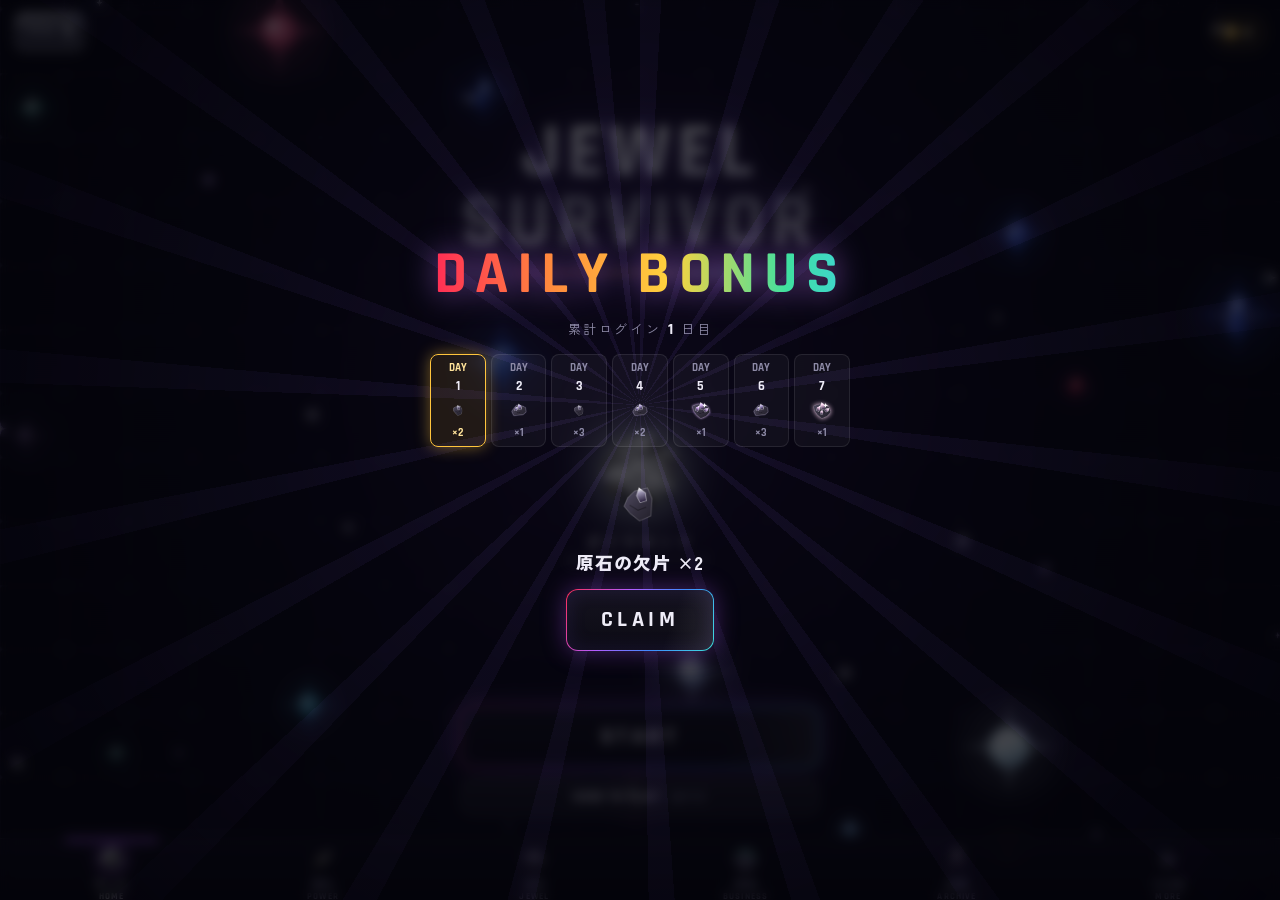
==== commit 88d3b7e1: "ホーム・ハブの着せ替え（UI 3.0）を取り消す 確認をいただく前に公開版へ出してしまったため、いったん元の見た目に戻す。着せ替えは試作のページで見てもらってから決める。サービスワーカーの版は戻さず上" ====
--- a/index.html
+++ b/index.html
@@ -16,7 +16,7 @@
   <link rel="icon" type="image/png" href="icons/icon-192.png?v=2">
   <link rel="preconnect" href="https://fonts.googleapis.com">
   <link rel="preconnect" href="https://fonts.gstatic.com" crossorigin>
-  <link href="https://fonts.googleapis.com/css2?family=Dela+Gothic+One&family=Rajdhani:wght@500;600;700&family=Zen+Kaku+Gothic+New:wght@500;700;900&display=swap" rel="stylesheet">
+  <link href="https://fonts.googleapis.com/css2?family=Rajdhani:wght@500;600;700&family=Zen+Kaku+Gothic+New:wght@500;700;900&display=swap" rel="stylesheet">
   <link rel="stylesheet" href="css/style.css">
 </head>
 <body>
--- a/css/style.css
+++ b/css/style.css
@@ -21,9 +21,6 @@
   /* UI 2.0：文字の大きさは 4 段（見出し・名前・本文・添え書き） */
   --t1: 20px; --t2: 15px; --t3: 13px; --t4: 11px;
   --ok: #5dffb0;
-  /* 見出しの太い書体（ホーム・ハブ）と、その画面の差し色（ホームは宝石の色、ハブはカテゴリの色。画面の style で上書き） */
-  --font-disp: "Dela Gothic One", "Zen Kaku Gothic New", "Hiragino Sans", sans-serif;
-  --acc: #ffc53d;
 }
 
 * { box-sizing: border-box; -webkit-tap-highlight-color: transparent; }
@@ -80,20 +77,16 @@
 .btn .sub { display: block; font-family: var(--font-jp); font-size: 11px; font-weight: 500; letter-spacing: 0.1em; color: var(--muted); margin-top: 2px; }
 .btn:active { transform: scale(0.97); background: linear-gradient(rgba(255,255,255,0.12), rgba(255,255,255,0.12)), var(--panel); }
 .btn:disabled { filter: brightness(0.45) saturate(0.4); } /* opacity だと背景まで透けるので明るさで暗くする */
-/* 決定のボタン：白地に黒い字、差し色の影。押すと影の分だけ沈んで光が走る（ui.js の glint） */
 .btn.primary {
-  border: 0; border-radius: 4px;
-  background: #f6f4fb; color: #07060c;
-  box-shadow: 6px 6px 0 var(--acc);
-}
-.btn.primary .sub { color: #4d4858; }
-.btn.primary:active { transform: translate(3px, 3px); background: #fff; box-shadow: 3px 3px 0 var(--acc); }
+  border: 1px solid transparent;
+  background: linear-gradient(180deg, #15131f, #0c0b14) padding-box, var(--prism-soft) border-box;
+  box-shadow: 0 0 24px rgba(180, 92, 255, 0.35), inset 0 0 20px rgba(120, 90, 255, 0.12);
+}
 .btn.primary::before {
-  content: ''; position: absolute; inset: 0; pointer-events: none; transform: translateX(-130%);
-  background: linear-gradient(105deg, transparent 38%, rgba(255,255,255,0.75) 50%, transparent 62%);
-}
-.btn.primary.glint-go::before, .hub-card.glint-go::after { animation: glint 0.5s ease-out; }
-@keyframes glint { from { transform: translateX(-130%); } to { transform: translateX(130%); } }
+  content: ''; position: absolute; inset: 0;
+  background: linear-gradient(110deg, transparent 30%, rgba(255,255,255,0.16) 50%, transparent 70%);
+  background-size: 250% 100%; animation: sheen 2.8s ease-in-out infinite;
+}
 @keyframes sheen { 0% { background-position: 150% 0; } 60%,100% { background-position: -100% 0; } }
 .btn.big { font-size: 22px; padding: 16px 34px; letter-spacing: 0.2em; }
 .btn.gold { border-color: rgba(255, 197, 61, 0.55); color: #ffe39a; box-shadow: 0 0 16px rgba(255,197,61,0.15); }
@@ -117,11 +110,9 @@
   overflow-y: auto; overflow-x: hidden;
   -webkit-overflow-scrolling: touch;
   touch-action: pan-y;
-  animation: screenIn 0.22s ease-out;
-}
-@keyframes screenIn { from { opacity: 0; transform: translateY(8px); } }
-.screen.dim { animation-name: screenFade; }
-@keyframes screenFade { from { opacity: 0; } }
+  animation: screenIn 0.3s ease-out;
+}
+@keyframes screenIn { from { opacity: 0; } to { opacity: 1; } }
 .screen.has-nav { bottom: var(--nav-h); --safe-b: 0px; }
 .screen.dim { background: rgba(4, 4, 10, 0.72); backdrop-filter: blur(6px); -webkit-backdrop-filter: blur(6px); }
 .screen.dark { background: radial-gradient(circle at 50% 38%, rgba(40, 24, 70, 0.9), rgba(3, 3, 8, 0.97) 70%); }
@@ -162,32 +153,24 @@
 @keyframes bump { 50% { transform: scale(1.12); } }
 
 /* ------------------------------------------------------------------ タイトル */
-.title-screen { justify-content: flex-start; align-items: stretch; overflow: hidden; }
-.title-top { position: absolute; top: calc(var(--safe-t) + 12px); right: calc(var(--safe-r) + 14px); left: calc(var(--safe-l) + 14px); display: flex; gap: 8px; align-items: center; justify-content: flex-end; z-index: 2; }
-/* ロゴ：斜めに置いた白い JEWEL と、縁だけの SURVIVOR */
-.logo { margin-top: calc(56px + 2vh); align-self: flex-start; transform: rotate(-7deg); transform-origin: left top; font-family: var(--font); font-weight: 700; line-height: 0.84; pointer-events: none; }
-.logo .l1 { font-size: min(22vw, 12vh, 96px); color: #fff; }
-.logo .l2 { font-size: min(14vw, 7.6vh, 60px); margin-left: 0.45em; color: transparent; -webkit-text-stroke: 1.5px #fff; letter-spacing: 0.03em; }
-.logo span { display: inline-block; }
-.title-screen.intro .logo span { animation: logoDrop 0.5s cubic-bezier(0.2, 1.3, 0.3, 1) both; animation-delay: calc(var(--i) * 35ms + 80ms); }
-@keyframes logoDrop { from { opacity: 0; transform: translateY(-34px) rotate(-12deg); } }
-/* 宝石：宝石の色の破片の帯の上に大きく置く */
-.title-hero { position: relative; flex: 1 1 auto; min-height: 200px; margin: 0 calc(-16px - var(--safe-r)) 0 calc(-16px - var(--safe-l)); }
-.th-band { position: absolute; left: 0; right: 0; top: calc(50% - 82px); height: 164px; background: var(--acc); clip-path: polygon(0 26%, 58% 0, 100% 8%, 100% 70%, 44% 100%, 0 86%); }
-.th-band::after { content: ''; position: absolute; inset: 0; background: linear-gradient(118deg, rgba(255,255,255,0.3) 0 20%, transparent 20% 46%, rgba(0,0,0,0.16) 46% 66%, transparent 66%); }
-.th-rays { position: absolute; left: 62%; top: 46%; width: 520px; height: 520px; margin: -260px 0 0 -260px; pointer-events: none;
-  background: repeating-conic-gradient(from 0deg, rgba(255,255,255,0.12) 0deg 4deg, transparent 4deg 22deg);
-  -webkit-mask: radial-gradient(circle, #000 8%, transparent 58%); mask: radial-gradient(circle, #000 8%, transparent 58%); animation: thSpin 30s linear infinite; }
-@keyframes thSpin { to { transform: rotate(360deg); } }
-.th-gem { position: absolute; left: 58%; top: 46%; width: min(46vw, 24vh, 190px); aspect-ratio: 1; margin: calc(min(46vw, 24vh, 190px) / -2) 0 0 calc(min(46vw, 24vh, 190px) / -2); animation: thBob 3.4s ease-in-out infinite; }
-@keyframes thBob { 0%, 100% { transform: rotate(9deg); } 50% { transform: translateY(-7px) rotate(6deg); } }
-.th-gem img, .th-gem canvas { width: 100%; height: 100%; object-fit: contain; filter: drop-shadow(10px 12px 0 rgba(0, 0, 0, 0.85)); }
-.title-hero .word { position: absolute; left: calc(14px + var(--safe-l)); top: calc(50% + 30px); transform: rotate(-11deg); transform-origin: left; pointer-events: none; }
-.title-hero .word b { display: inline-block; font-family: var(--font-disp); font-weight: 400; font-size: min(8.4vw, 32px); background: #000; color: #fff; padding: 3px 14px 6px 12px; clip-path: polygon(0 0, 100% 6%, calc(100% - 10px) 100%, 4px 94%); }
-.title-hero .word small { display: table; margin: 4px 0 0 8px; padding: 1px 8px; background: var(--acc); color: #000; font: 700 12px var(--font); letter-spacing: 0.16em; }
-.title-hero .word small i { font-style: normal; font-family: var(--font-jp); font-weight: 900; letter-spacing: 0.04em; }
-.title-menu { display: flex; flex-direction: column; gap: 12px; width: 100%; max-width: 420px; align-self: center; align-items: stretch; margin: 8px 0 4px; }
-.title-menu #t-play { height: 70px; font-size: 38px; letter-spacing: 0.16em; }
+.title-screen { justify-content: space-between; }
+.title-top { position: absolute; top: calc(var(--safe-t) + 12px); right: calc(var(--safe-r) + 14px); left: calc(var(--safe-l) + 14px); display: flex; gap: 8px; align-items: center; justify-content: flex-end; }
+.logo { margin-top: calc(70px + 4vh); text-align: center; }
+.logo .main {
+  font-family: var(--font); font-weight: 700; line-height: 0.92;
+  font-size: min(15vw, 76px); letter-spacing: 0.08em;
+  background: linear-gradient(180deg, #ffffff 0%, #d8d4ee 45%, #8f8aa8 52%, #f4f2ff 100%);
+  -webkit-background-clip: text; background-clip: text; color: transparent;
+  filter: drop-shadow(0 0 18px rgba(170, 120, 255, 0.45));
+}
+.logo .line { height: 2px; width: 70%; margin: 14px auto 10px; background: var(--prism); background-size: 200% 100%; animation: prismMove 3s linear infinite; box-shadow: 0 0 12px rgba(200,120,255,0.8); }
+.logo .sub { font-family: var(--font-jp); font-size: 13px; letter-spacing: 0.35em; color: var(--muted); }
+.title-hero { display: flex; flex-direction: column; align-items: center; gap: 6px; }
+.title-hero img, .title-hero canvas { width: 104px; height: 104px; animation: floaty 3.2s ease-in-out infinite; }
+.title-hero .word { font-family: var(--font-jp); font-weight: 700; font-size: 15px; letter-spacing: 0.2em; text-align: center; }
+.title-hero .word small { display: block; color: var(--muted); font-size: 11px; letter-spacing: 0.3em; font-family: var(--font); }
+@keyframes floaty { 0%,100% { transform: translateY(0) rotate(-3deg); } 50% { transform: translateY(-8px) rotate(3deg); } }
+.title-menu { display: flex; flex-direction: column; gap: 10px; width: 100%; max-width: 360px; align-items: stretch; margin-bottom: 6px; }
 .credit { font-family: var(--font-jp); font-size: 10px; color: rgba(141,138,166,0.8); text-align: center; margin-top: 8px; line-height: 1.6; }
 
 /* ------------------------------------------------------------------ キャラ選択 */
@@ -761,6 +744,8 @@
   .card { padding: 6px 10px; }
   .card img { width: 42px; height: 42px; }
   .card .cdesc { font-size: 11.5px; }
+  .title-hero img, .title-hero canvas { width: 64px; height: 64px; }
+  .logo { margin-top: 56px; }
 }
 .gcard .rarbadge { display: block; width: fit-content; margin: 0 auto 4px; }
 
@@ -1154,8 +1139,9 @@
 .rrank.up .rk-l b { animation: bump 0.35s; }
 
 /* ------------------------------------------------------------------ 遊び方 */
-.howto-btn { align-self: flex-end; padding: 9px 22px; font-family: var(--font-disp); font-weight: 400; font-size: 14px; letter-spacing: 0.08em; border-radius: 4px; }
-
+.howto-btn { width: 100%; padding: 9px 16px; font-size: 14px; }
+.howto-btn .sub { display: inline; margin: 0 0 0 10px; }
+@media (max-height: 700px) { .title-hero img, .title-hero canvas { width: 84px; height: 84px; } }
 .howto-screen { justify-content: flex-start; overflow-y: auto; }
 .howto-list { width: min(520px, 100%); display: flex; flex-direction: column; gap: 8px; padding-bottom: 30px; }
 .howto-screen .topbar h2 .en { letter-spacing: 0.16em; white-space: nowrap; font-size: 20px; }
@@ -1417,54 +1403,41 @@
 #mnav .mn-glyph { font-size: 20px; line-height: 1; color: #8f8aa8; }
 #mnav .mn-en { font-family: var(--font); font-size: 8.5px; letter-spacing: 0.14em; opacity: 0.75; }
 #mnav button.on { color: #fff; }
-#mnav .mn-ic img, #mnav .mn-glyph, #mnav .mn-svg { transition: transform 0.18s; }
-#mnav button.on .mn-ic img { filter: none; transform: translateY(-2px) scale(1.08); }
-#mnav button.on .mn-glyph { color: #fff; transform: translateY(-2px) scale(1.08); }
-#mnav button.on::before { content: ''; position: absolute; top: -5px; left: 26%; right: 26%; height: 3px; background: var(--c); clip-path: polygon(3px 0, 100% 0, calc(100% - 3px) 100%, 0 100%); }
-#mnav .mn-en { display: none; }
-#mnav button { font-size: 11px; }
-.mn-badge { position: absolute; top: -2px; right: 18%; min-width: 17px; height: 17px; padding: 0 5px; border-radius: 9px; background: #ff3d5f; color: #fff; font: 700 10.5px/17px var(--font); letter-spacing: 0.02em; }
-.hub-screen { justify-content: flex-start; align-items: stretch; gap: 0; }
-.hub-screen > *, .title-screen > * { flex-shrink: 0; }
-.title-screen > .title-hero { flex-shrink: 1; }
-.hub-top, .hub-head, .hub-list { width: 100%; max-width: 560px; align-self: center; }
-.hub-top { display: flex; justify-content: space-between; align-items: center; gap: 8px; }
-/* 見出し：太い日本語を傾け、差し色の帯に英語 */
-.hub-head { position: relative; height: 96px; margin: 2px 0 6px; pointer-events: none; }
-.hub-head h1 { position: absolute; left: 0; top: 6px; margin: 0; font-family: var(--font-disp); font-weight: 400; font-size: min(17vw, 70px); line-height: 1; transform: rotate(-5deg); text-shadow: 5px 5px 0 var(--acc); z-index: 1; white-space: nowrap; color: #fff; }
-.hh-en { position: absolute; right: -16px; top: 24px; width: 54%; height: 52px; background: var(--acc); color: #07060c; display: flex; align-items: center; justify-content: flex-end; padding-right: 30px; font: 700 26px var(--font); letter-spacing: 0.16em; clip-path: polygon(16% 0, 100% 0, 100% 100%, 0 82%); transform: rotate(-5deg); }
-/* 項目：先頭は白い大きな破片、残りは角を切った暗い行を左右に互い違い */
-.hub-list { display: flex; flex-direction: column; gap: 10px; padding-bottom: 6px; }
-.hub-card { --c: var(--acc); position: relative; display: grid; grid-template-columns: 58px 1fr; align-items: center; gap: 12px; min-height: 76px; padding: 8px 20px 8px 10px; background: #15131d; color: var(--text); text-align: left; border: 0; overflow: hidden; cursor: pointer; transition: transform 0.08s, filter 0.08s;
-  clip-path: polygon(0 0, calc(100% - 14px) 0, 100% 14px, 100% 100%, 14px 100%, 0 calc(100% - 14px)); }
-.hub-card:nth-child(even) { margin-right: 18px; clip-path: polygon(14px 0, 100% 0, 100% calc(100% - 14px), calc(100% - 14px) 100%, 0 100%, 0 14px); }
-.hub-card:nth-child(odd):not(.lead) { margin-left: 18px; }
-.hub-card::after { content: ''; position: absolute; inset: 0; pointer-events: none; transform: translateX(-130%); background: linear-gradient(105deg, transparent 38%, rgba(255,255,255,0.45) 50%, transparent 62%); }
-.hub-card:active { transform: scale(0.97); filter: brightness(1.2); }
-.hub-card.lead { grid-template-columns: 96px 1fr; min-height: 112px; padding: 6px 20px 6px 8px; background: #f6f4fb; color: #07060c; clip-path: polygon(0 16px, 22px 0, 100% 0, 100% 76%, calc(100% - 30px) 100%, 0 100%); }
-.hub-card.locked { filter: brightness(0.5) saturate(0.4); }
-.hub-card .mn-badge { top: 8px; right: 22px; border-radius: 0; clip-path: polygon(4px 0, 100% 0, calc(100% - 4px) 100%, 0 100%); padding: 0 7px; }
-.hub-card .mn-badge.dot { top: 10px; right: 24px; width: 10px; height: 10px; min-width: 10px; padding: 0; clip-path: polygon(50% 0, 100% 50%, 50% 100%, 0 50%); }
+#mnav button.on .mn-ic img { filter: drop-shadow(0 0 8px var(--c)); }
+#mnav button.on .mn-glyph { color: #fff; text-shadow: 0 0 8px var(--c); }
+#mnav button.on::before { content: ''; position: absolute; top: -5px; left: 28%; right: 28%; height: 2px; border-radius: 2px; background: var(--c); box-shadow: 0 0 8px var(--c); }
+.mn-badge { position: absolute; top: -2px; right: 18%; min-width: 17px; height: 17px; padding: 0 5px; border-radius: 9px; background: #ff4d6d; color: #fff; font: 700 10.5px/17px var(--font); letter-spacing: 0.02em; box-shadow: 0 0 8px rgba(255, 77, 109, 0.6); }
+.hub-screen { justify-content: flex-start; gap: 12px; }
+.hub-grid { width: 100%; max-width: 520px; display: grid; grid-template-columns: 1fr 1fr; gap: 10px; }
+.hub-card { position: relative; display: flex; flex-direction: column; align-items: flex-start; justify-content: flex-start; gap: 6px; min-height: 148px; padding: 12px; border-radius: 16px;
+  background: var(--panel); border: 1px solid var(--line); color: var(--text); text-align: left; overflow: hidden; cursor: pointer; transition: transform 0.12s; }
+.hub-card::after { content: ''; position: absolute; inset: 0; background: radial-gradient(circle at 85% 20%, color-mix(in srgb, var(--c) 24%, transparent), transparent 62%); pointer-events: none; }
+.hub-card:active { transform: scale(0.97); }
+.hub-card.wide { grid-column: 1 / -1; flex-direction: row; align-items: center; gap: 16px; padding: 12px 18px; }
+.hub-card.wide .hc-ic { width: 96px; height: 96px; }
+.hub-card.wide .hc-en { font-size: 20px; }
+.hub-card.wide .hc-jp { font-size: 12px; }
+.hub-card.wide .hc-s { font-size: 13px; }
+.hub-card.locked { filter: brightness(0.55); }
+.hub-card .mn-badge { top: 10px; right: 10px; }
+.hub-card .mn-badge.dot { top: 12px; right: 12px; }
 .tab-new { margin-left: 5px; padding: 0 4px; border-radius: 6px; background: #ff4d6d; color: #fff; font: 700 9px/14px var(--font); font-style: normal; vertical-align: 1px; }
-.hc-ic { width: 58px; height: 58px; flex: none; object-fit: contain; filter: drop-shadow(3px 4px 0 rgba(0, 0, 0, 0.85)); }
-.hub-card.lead .hc-ic { width: 92px; height: 92px; }
-.hc-t { min-width: 0; display: flex; flex-direction: column; gap: 3px; }
-.hc-jp { font-family: var(--font-disp); font-weight: 400; font-size: 18px; line-height: 1.2; }
-.hub-card.lead .hc-jp { font-size: 26px; }
-.hc-s { font: 700 12px var(--font-jp); color: #e6e2f2; }
-.hub-card.lead .hc-s { color: #07060c; }
-.hc-glyph { display: grid; place-items: center; border-radius: 50%; border: 1px solid color-mix(in srgb, var(--c) 55%, transparent); background: radial-gradient(circle at 40% 30%, color-mix(in srgb, var(--c) 34%, transparent), rgba(10, 9, 16, 0.7)); font-size: 28px; color: #fff; filter: none; }
-.hub-card.lead .hc-glyph { font-size: 44px; background: #15131d; }
-.hub-card .hc-ic.medal { width: 52px; height: 52px; }
-.hub-card .hc-ic.medal::after { inset: 13px; }
+.hc-ic { width: 60px; height: 60px; flex: none; filter: drop-shadow(0 0 10px var(--c)); }
+.hc-t { min-width: 0; }
+.hc-en { font-family: var(--font); font-weight: 700; font-size: 16px; letter-spacing: 0.12em; line-height: 1.1; }
+.hc-jp { font-family: var(--font-jp); font-size: 11px; font-weight: 700; color: var(--muted); letter-spacing: 0.1em; margin-top: 2px; }
+.hc-s { font-family: var(--font-jp); font-size: 11.5px; color: #cfc9e6; margin-top: 4px; text-wrap: balance; }
+.hc-glyph { display: grid; place-items: center; border-radius: 50%; border: 1px solid color-mix(in srgb, var(--c) 55%, transparent); background: radial-gradient(circle at 40% 30%, color-mix(in srgb, var(--c) 30%, transparent), rgba(10, 9, 16, 0.6)); font-size: 30px; color: #fff; filter: drop-shadow(0 0 8px color-mix(in srgb, var(--c) 60%, transparent)); }
+.hub-card .hc-ic.medal { width: 56px; height: 56px; }
+.hub-card .hc-ic.medal::after { inset: 14px; }
 .medal-art .hub-card .hc-ic.medal::after { inset: 0; }
-.hc-rank { display: grid; place-items: center; border-radius: 12px; }
+.hc-rank { display: grid; place-items: center; border-radius: 14px; }
 .hc-rank b { font-family: var(--font); font-weight: 700; font-size: 26px; color: #fff; text-shadow: 0 1px 4px rgba(0, 0, 0, 0.6); }
 
 /* ------------------------------------------------------------------ 経営（biz-ui.js）：世界地図・ピン・航路・シート */
 #mnav .mn-svg { width: 27px; height: 27px; fill: none; stroke: #8f8aa8; stroke-width: 1.6; stroke-linecap: round; }
 #mnav .mn-svg .mn-arc { stroke: #4ade9a; stroke-dasharray: 2 2; }
-#mnav button.on .mn-svg { stroke: #fff; transform: translateY(-2px) scale(1.08); }
+#mnav button.on .mn-svg { stroke: #fff; filter: drop-shadow(0 0 5px var(--c)); }
 .mn-badge.dot { min-width: 10px; width: 10px; height: 10px; padding: 0; top: 5px; right: 24%; }
 .screen.biz-screen { padding: 0; overflow: hidden; align-items: stretch; touch-action: auto; background: #05050a; }
 .bz-top { position: absolute; left: 0; right: 0; top: 0; z-index: 3; display: flex; align-items: center; gap: 8px; padding: calc(var(--safe-t) + 8px) 10px 8px; background: linear-gradient(rgba(5, 5, 10, 0.96), rgba(5, 5, 10, 0.78)); border-bottom: 1px solid var(--line); }
@@ -2166,8 +2139,7 @@
 .fhint i { font-style: normal; color: var(--muted); font-size: 12px; }
 @keyframes fhintIn { from { opacity: 0; transform: translateY(-6px); } to { opacity: 1; transform: none; } }
 /* ハブのカードの「使うもの → もらえるもの」 */
-.hc-f { font: 700 11px var(--font-jp); color: var(--muted); letter-spacing: 0.02em; white-space: nowrap; overflow: hidden; text-overflow: ellipsis; }
-.hub-card.lead .hc-f { color: #55506a; }
+.hc-f { font: 700 10.5px var(--font-jp); color: color-mix(in srgb, var(--c) 70%, #fff); letter-spacing: 0.02em; margin-top: 3px; white-space: nowrap; overflow: hidden; text-overflow: ellipsis; }
 /* HOW TO PLAY のつながりの図 */
 .fm-map { display: flex; flex-direction: column; gap: 7px; }
 .fm-h { font: 700 12px var(--font-jp); color: var(--muted); letter-spacing: 0.1em; margin-bottom: 2px; }
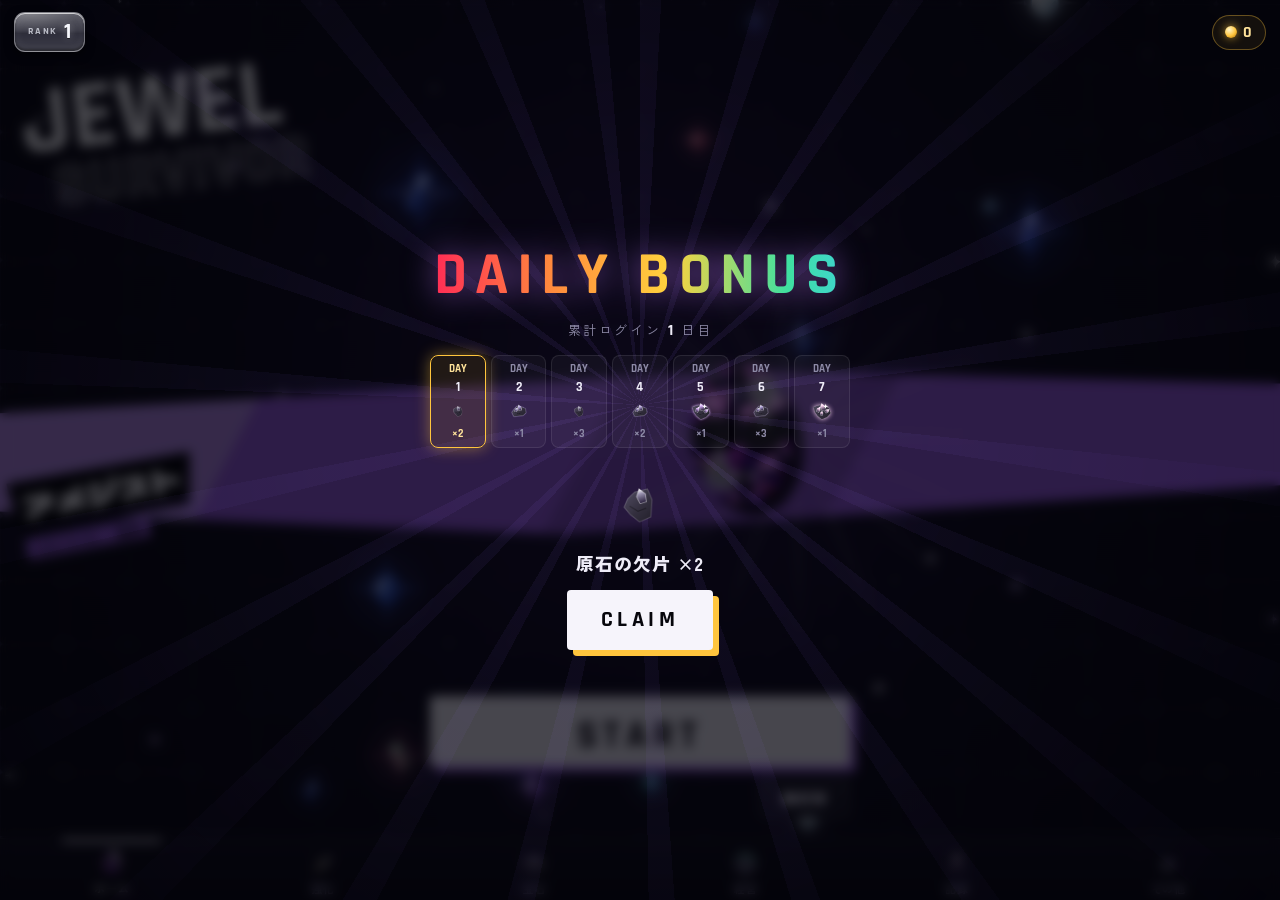
==== commit 205781c2: "ホーム・ハブ・下のメニュー・決定のボタンの着せ替え（UI 3.0 の案 A）を入れ直す 試作のページで案 A（破片）と案 B（陳列）を同じ中身で切り替えて比べてもらい、ユーザーが案 A を選んだので、" ====
--- a/index.html
+++ b/index.html
@@ -16,7 +16,7 @@
   <link rel="icon" type="image/png" href="icons/icon-192.png?v=2">
   <link rel="preconnect" href="https://fonts.googleapis.com">
   <link rel="preconnect" href="https://fonts.gstatic.com" crossorigin>
-  <link href="https://fonts.googleapis.com/css2?family=Rajdhani:wght@500;600;700&family=Zen+Kaku+Gothic+New:wght@500;700;900&display=swap" rel="stylesheet">
+  <link href="https://fonts.googleapis.com/css2?family=Dela+Gothic+One&family=Rajdhani:wght@500;600;700&family=Zen+Kaku+Gothic+New:wght@500;700;900&display=swap" rel="stylesheet">
   <link rel="stylesheet" href="css/style.css">
 </head>
 <body>
--- a/css/style.css
+++ b/css/style.css
@@ -21,6 +21,9 @@
   /* UI 2.0：文字の大きさは 4 段（見出し・名前・本文・添え書き） */
   --t1: 20px; --t2: 15px; --t3: 13px; --t4: 11px;
   --ok: #5dffb0;
+  /* 見出しの太い書体（ホーム・ハブ）と、その画面の差し色（ホームは宝石の色、ハブはカテゴリの色。画面の style で上書き） */
+  --font-disp: "Dela Gothic One", "Zen Kaku Gothic New", "Hiragino Sans", sans-serif;
+  --acc: #ffc53d;
 }
 
 * { box-sizing: border-box; -webkit-tap-highlight-color: transparent; }
@@ -77,16 +80,20 @@
 .btn .sub { display: block; font-family: var(--font-jp); font-size: 11px; font-weight: 500; letter-spacing: 0.1em; color: var(--muted); margin-top: 2px; }
 .btn:active { transform: scale(0.97); background: linear-gradient(rgba(255,255,255,0.12), rgba(255,255,255,0.12)), var(--panel); }
 .btn:disabled { filter: brightness(0.45) saturate(0.4); } /* opacity だと背景まで透けるので明るさで暗くする */
+/* 決定のボタン：白地に黒い字、差し色の影。押すと影の分だけ沈んで光が走る（ui.js の glint） */
 .btn.primary {
-  border: 1px solid transparent;
-  background: linear-gradient(180deg, #15131f, #0c0b14) padding-box, var(--prism-soft) border-box;
-  box-shadow: 0 0 24px rgba(180, 92, 255, 0.35), inset 0 0 20px rgba(120, 90, 255, 0.12);
-}
+  border: 0; border-radius: 4px;
+  background: #f6f4fb; color: #07060c;
+  box-shadow: 6px 6px 0 var(--acc);
+}
+.btn.primary .sub { color: #4d4858; }
+.btn.primary:active { transform: translate(3px, 3px); background: #fff; box-shadow: 3px 3px 0 var(--acc); }
 .btn.primary::before {
-  content: ''; position: absolute; inset: 0;
-  background: linear-gradient(110deg, transparent 30%, rgba(255,255,255,0.16) 50%, transparent 70%);
-  background-size: 250% 100%; animation: sheen 2.8s ease-in-out infinite;
-}
+  content: ''; position: absolute; inset: 0; pointer-events: none; transform: translateX(-130%);
+  background: linear-gradient(105deg, transparent 38%, rgba(255,255,255,0.75) 50%, transparent 62%);
+}
+.btn.primary.glint-go::before, .hub-card.glint-go::after { animation: glint 0.5s ease-out; }
+@keyframes glint { from { transform: translateX(-130%); } to { transform: translateX(130%); } }
 @keyframes sheen { 0% { background-position: 150% 0; } 60%,100% { background-position: -100% 0; } }
 .btn.big { font-size: 22px; padding: 16px 34px; letter-spacing: 0.2em; }
 .btn.gold { border-color: rgba(255, 197, 61, 0.55); color: #ffe39a; box-shadow: 0 0 16px rgba(255,197,61,0.15); }
@@ -110,9 +117,11 @@
   overflow-y: auto; overflow-x: hidden;
   -webkit-overflow-scrolling: touch;
   touch-action: pan-y;
-  animation: screenIn 0.3s ease-out;
-}
-@keyframes screenIn { from { opacity: 0; } to { opacity: 1; } }
+  animation: screenIn 0.22s ease-out;
+}
+@keyframes screenIn { from { opacity: 0; transform: translateY(8px); } }
+.screen.dim { animation-name: screenFade; }
+@keyframes screenFade { from { opacity: 0; } }
 .screen.has-nav { bottom: var(--nav-h); --safe-b: 0px; }
 .screen.dim { background: rgba(4, 4, 10, 0.72); backdrop-filter: blur(6px); -webkit-backdrop-filter: blur(6px); }
 .screen.dark { background: radial-gradient(circle at 50% 38%, rgba(40, 24, 70, 0.9), rgba(3, 3, 8, 0.97) 70%); }
@@ -153,24 +162,32 @@
 @keyframes bump { 50% { transform: scale(1.12); } }
 
 /* ------------------------------------------------------------------ タイトル */
-.title-screen { justify-content: space-between; }
-.title-top { position: absolute; top: calc(var(--safe-t) + 12px); right: calc(var(--safe-r) + 14px); left: calc(var(--safe-l) + 14px); display: flex; gap: 8px; align-items: center; justify-content: flex-end; }
-.logo { margin-top: calc(70px + 4vh); text-align: center; }
-.logo .main {
-  font-family: var(--font); font-weight: 700; line-height: 0.92;
-  font-size: min(15vw, 76px); letter-spacing: 0.08em;
-  background: linear-gradient(180deg, #ffffff 0%, #d8d4ee 45%, #8f8aa8 52%, #f4f2ff 100%);
-  -webkit-background-clip: text; background-clip: text; color: transparent;
-  filter: drop-shadow(0 0 18px rgba(170, 120, 255, 0.45));
-}
-.logo .line { height: 2px; width: 70%; margin: 14px auto 10px; background: var(--prism); background-size: 200% 100%; animation: prismMove 3s linear infinite; box-shadow: 0 0 12px rgba(200,120,255,0.8); }
-.logo .sub { font-family: var(--font-jp); font-size: 13px; letter-spacing: 0.35em; color: var(--muted); }
-.title-hero { display: flex; flex-direction: column; align-items: center; gap: 6px; }
-.title-hero img, .title-hero canvas { width: 104px; height: 104px; animation: floaty 3.2s ease-in-out infinite; }
-.title-hero .word { font-family: var(--font-jp); font-weight: 700; font-size: 15px; letter-spacing: 0.2em; text-align: center; }
-.title-hero .word small { display: block; color: var(--muted); font-size: 11px; letter-spacing: 0.3em; font-family: var(--font); }
-@keyframes floaty { 0%,100% { transform: translateY(0) rotate(-3deg); } 50% { transform: translateY(-8px) rotate(3deg); } }
-.title-menu { display: flex; flex-direction: column; gap: 10px; width: 100%; max-width: 360px; align-items: stretch; margin-bottom: 6px; }
+.title-screen { justify-content: flex-start; align-items: stretch; overflow: hidden; }
+.title-top { position: absolute; top: calc(var(--safe-t) + 12px); right: calc(var(--safe-r) + 14px); left: calc(var(--safe-l) + 14px); display: flex; gap: 8px; align-items: center; justify-content: flex-end; z-index: 2; }
+/* ロゴ：斜めに置いた白い JEWEL と、縁だけの SURVIVOR */
+.logo { margin-top: calc(56px + 2vh); align-self: flex-start; transform: rotate(-7deg); transform-origin: left top; font-family: var(--font); font-weight: 700; line-height: 0.84; pointer-events: none; }
+.logo .l1 { font-size: min(22vw, 12vh, 96px); color: #fff; }
+.logo .l2 { font-size: min(14vw, 7.6vh, 60px); margin-left: 0.45em; color: transparent; -webkit-text-stroke: 1.5px #fff; letter-spacing: 0.03em; }
+.logo span { display: inline-block; }
+.title-screen.intro .logo span { animation: logoDrop 0.5s cubic-bezier(0.2, 1.3, 0.3, 1) both; animation-delay: calc(var(--i) * 35ms + 80ms); }
+@keyframes logoDrop { from { opacity: 0; transform: translateY(-34px) rotate(-12deg); } }
+/* 宝石：宝石の色の破片の帯の上に大きく置く */
+.title-hero { position: relative; flex: 1 1 auto; min-height: 200px; margin: 0 calc(-16px - var(--safe-r)) 0 calc(-16px - var(--safe-l)); }
+.th-band { position: absolute; left: 0; right: 0; top: calc(50% - 82px); height: 164px; background: var(--acc); clip-path: polygon(0 26%, 58% 0, 100% 8%, 100% 70%, 44% 100%, 0 86%); }
+.th-band::after { content: ''; position: absolute; inset: 0; background: linear-gradient(118deg, rgba(255,255,255,0.3) 0 20%, transparent 20% 46%, rgba(0,0,0,0.16) 46% 66%, transparent 66%); }
+.th-rays { position: absolute; left: 62%; top: 46%; width: 520px; height: 520px; margin: -260px 0 0 -260px; pointer-events: none;
+  background: repeating-conic-gradient(from 0deg, rgba(255,255,255,0.12) 0deg 4deg, transparent 4deg 22deg);
+  -webkit-mask: radial-gradient(circle, #000 8%, transparent 58%); mask: radial-gradient(circle, #000 8%, transparent 58%); animation: thSpin 30s linear infinite; }
+@keyframes thSpin { to { transform: rotate(360deg); } }
+.th-gem { position: absolute; left: 58%; top: 46%; width: min(46vw, 24vh, 190px); aspect-ratio: 1; margin: calc(min(46vw, 24vh, 190px) / -2) 0 0 calc(min(46vw, 24vh, 190px) / -2); animation: thBob 3.4s ease-in-out infinite; }
+@keyframes thBob { 0%, 100% { transform: rotate(9deg); } 50% { transform: translateY(-7px) rotate(6deg); } }
+.th-gem img, .th-gem canvas { width: 100%; height: 100%; object-fit: contain; filter: drop-shadow(10px 12px 0 rgba(0, 0, 0, 0.85)); }
+.title-hero .word { position: absolute; left: calc(14px + var(--safe-l)); top: calc(50% + 30px); transform: rotate(-11deg); transform-origin: left; pointer-events: none; }
+.title-hero .word b { display: inline-block; font-family: var(--font-disp); font-weight: 400; font-size: min(8.4vw, 32px); background: #000; color: #fff; padding: 3px 14px 6px 12px; clip-path: polygon(0 0, 100% 6%, calc(100% - 10px) 100%, 4px 94%); }
+.title-hero .word small { display: table; margin: 4px 0 0 8px; padding: 1px 8px; background: var(--acc); color: #000; font: 700 12px var(--font); letter-spacing: 0.16em; }
+.title-hero .word small i { font-style: normal; font-family: var(--font-jp); font-weight: 900; letter-spacing: 0.04em; }
+.title-menu { display: flex; flex-direction: column; gap: 12px; width: 100%; max-width: 420px; align-self: center; align-items: stretch; margin: 8px 0 4px; }
+.title-menu #t-play { height: 70px; font-size: 38px; letter-spacing: 0.16em; }
 .credit { font-family: var(--font-jp); font-size: 10px; color: rgba(141,138,166,0.8); text-align: center; margin-top: 8px; line-height: 1.6; }
 
 /* ------------------------------------------------------------------ キャラ選択 */
@@ -744,8 +761,6 @@
   .card { padding: 6px 10px; }
   .card img { width: 42px; height: 42px; }
   .card .cdesc { font-size: 11.5px; }
-  .title-hero img, .title-hero canvas { width: 64px; height: 64px; }
-  .logo { margin-top: 56px; }
 }
 .gcard .rarbadge { display: block; width: fit-content; margin: 0 auto 4px; }
 
@@ -1139,9 +1154,8 @@
 .rrank.up .rk-l b { animation: bump 0.35s; }
 
 /* ------------------------------------------------------------------ 遊び方 */
-.howto-btn { width: 100%; padding: 9px 16px; font-size: 14px; }
-.howto-btn .sub { display: inline; margin: 0 0 0 10px; }
-@media (max-height: 700px) { .title-hero img, .title-hero canvas { width: 84px; height: 84px; } }
+.howto-btn { align-self: flex-end; padding: 9px 22px; font-family: var(--font-disp); font-weight: 400; font-size: 14px; letter-spacing: 0.08em; border-radius: 4px; }
+
 .howto-screen { justify-content: flex-start; overflow-y: auto; }
 .howto-list { width: min(520px, 100%); display: flex; flex-direction: column; gap: 8px; padding-bottom: 30px; }
 .howto-screen .topbar h2 .en { letter-spacing: 0.16em; white-space: nowrap; font-size: 20px; }
@@ -1403,41 +1417,54 @@
 #mnav .mn-glyph { font-size: 20px; line-height: 1; color: #8f8aa8; }
 #mnav .mn-en { font-family: var(--font); font-size: 8.5px; letter-spacing: 0.14em; opacity: 0.75; }
 #mnav button.on { color: #fff; }
-#mnav button.on .mn-ic img { filter: drop-shadow(0 0 8px var(--c)); }
-#mnav button.on .mn-glyph { color: #fff; text-shadow: 0 0 8px var(--c); }
-#mnav button.on::before { content: ''; position: absolute; top: -5px; left: 28%; right: 28%; height: 2px; border-radius: 2px; background: var(--c); box-shadow: 0 0 8px var(--c); }
-.mn-badge { position: absolute; top: -2px; right: 18%; min-width: 17px; height: 17px; padding: 0 5px; border-radius: 9px; background: #ff4d6d; color: #fff; font: 700 10.5px/17px var(--font); letter-spacing: 0.02em; box-shadow: 0 0 8px rgba(255, 77, 109, 0.6); }
-.hub-screen { justify-content: flex-start; gap: 12px; }
-.hub-grid { width: 100%; max-width: 520px; display: grid; grid-template-columns: 1fr 1fr; gap: 10px; }
-.hub-card { position: relative; display: flex; flex-direction: column; align-items: flex-start; justify-content: flex-start; gap: 6px; min-height: 148px; padding: 12px; border-radius: 16px;
-  background: var(--panel); border: 1px solid var(--line); color: var(--text); text-align: left; overflow: hidden; cursor: pointer; transition: transform 0.12s; }
-.hub-card::after { content: ''; position: absolute; inset: 0; background: radial-gradient(circle at 85% 20%, color-mix(in srgb, var(--c) 24%, transparent), transparent 62%); pointer-events: none; }
-.hub-card:active { transform: scale(0.97); }
-.hub-card.wide { grid-column: 1 / -1; flex-direction: row; align-items: center; gap: 16px; padding: 12px 18px; }
-.hub-card.wide .hc-ic { width: 96px; height: 96px; }
-.hub-card.wide .hc-en { font-size: 20px; }
-.hub-card.wide .hc-jp { font-size: 12px; }
-.hub-card.wide .hc-s { font-size: 13px; }
-.hub-card.locked { filter: brightness(0.55); }
-.hub-card .mn-badge { top: 10px; right: 10px; }
-.hub-card .mn-badge.dot { top: 12px; right: 12px; }
+#mnav .mn-ic img, #mnav .mn-glyph, #mnav .mn-svg { transition: transform 0.18s; }
+#mnav button.on .mn-ic img { filter: none; transform: translateY(-2px) scale(1.08); }
+#mnav button.on .mn-glyph { color: #fff; transform: translateY(-2px) scale(1.08); }
+#mnav button.on::before { content: ''; position: absolute; top: -5px; left: 26%; right: 26%; height: 3px; background: var(--c); clip-path: polygon(3px 0, 100% 0, calc(100% - 3px) 100%, 0 100%); }
+#mnav .mn-en { display: none; }
+#mnav button { font-size: 11px; }
+.mn-badge { position: absolute; top: -2px; right: 18%; min-width: 17px; height: 17px; padding: 0 5px; border-radius: 9px; background: #ff3d5f; color: #fff; font: 700 10.5px/17px var(--font); letter-spacing: 0.02em; }
+.hub-screen { justify-content: flex-start; align-items: stretch; gap: 0; }
+.hub-screen > *, .title-screen > * { flex-shrink: 0; }
+.title-screen > .title-hero { flex-shrink: 1; }
+.hub-top, .hub-head, .hub-list { width: 100%; max-width: 560px; align-self: center; }
+.hub-top { display: flex; justify-content: space-between; align-items: center; gap: 8px; }
+/* 見出し：太い日本語を傾け、差し色の帯に英語 */
+.hub-head { position: relative; height: 96px; margin: 2px 0 6px; pointer-events: none; }
+.hub-head h1 { position: absolute; left: 0; top: 6px; margin: 0; font-family: var(--font-disp); font-weight: 400; font-size: min(17vw, 70px); line-height: 1; transform: rotate(-5deg); text-shadow: 5px 5px 0 var(--acc); z-index: 1; white-space: nowrap; color: #fff; }
+.hh-en { position: absolute; right: -16px; top: 24px; width: 54%; height: 52px; background: var(--acc); color: #07060c; display: flex; align-items: center; justify-content: flex-end; padding-right: 30px; font: 700 26px var(--font); letter-spacing: 0.16em; clip-path: polygon(16% 0, 100% 0, 100% 100%, 0 82%); transform: rotate(-5deg); }
+/* 項目：先頭は白い大きな破片、残りは角を切った暗い行を左右に互い違い */
+.hub-list { display: flex; flex-direction: column; gap: 10px; padding-bottom: 6px; }
+.hub-card { --c: var(--acc); position: relative; display: grid; grid-template-columns: 58px 1fr; align-items: center; gap: 12px; min-height: 76px; padding: 8px 20px 8px 10px; background: #15131d; color: var(--text); text-align: left; border: 0; overflow: hidden; cursor: pointer; transition: transform 0.08s, filter 0.08s;
+  clip-path: polygon(0 0, calc(100% - 14px) 0, 100% 14px, 100% 100%, 14px 100%, 0 calc(100% - 14px)); }
+.hub-card:nth-child(even) { margin-right: 18px; clip-path: polygon(14px 0, 100% 0, 100% calc(100% - 14px), calc(100% - 14px) 100%, 0 100%, 0 14px); }
+.hub-card:nth-child(odd):not(.lead) { margin-left: 18px; }
+.hub-card::after { content: ''; position: absolute; inset: 0; pointer-events: none; transform: translateX(-130%); background: linear-gradient(105deg, transparent 38%, rgba(255,255,255,0.45) 50%, transparent 62%); }
+.hub-card:active { transform: scale(0.97); filter: brightness(1.2); }
+.hub-card.lead { grid-template-columns: 96px 1fr; min-height: 112px; padding: 6px 20px 6px 8px; background: #f6f4fb; color: #07060c; clip-path: polygon(0 16px, 22px 0, 100% 0, 100% 76%, calc(100% - 30px) 100%, 0 100%); }
+.hub-card.locked { filter: brightness(0.5) saturate(0.4); }
+.hub-card .mn-badge { top: 8px; right: 22px; border-radius: 0; clip-path: polygon(4px 0, 100% 0, calc(100% - 4px) 100%, 0 100%); padding: 0 7px; }
+.hub-card .mn-badge.dot { top: 10px; right: 24px; width: 10px; height: 10px; min-width: 10px; padding: 0; clip-path: polygon(50% 0, 100% 50%, 50% 100%, 0 50%); }
 .tab-new { margin-left: 5px; padding: 0 4px; border-radius: 6px; background: #ff4d6d; color: #fff; font: 700 9px/14px var(--font); font-style: normal; vertical-align: 1px; }
-.hc-ic { width: 60px; height: 60px; flex: none; filter: drop-shadow(0 0 10px var(--c)); }
-.hc-t { min-width: 0; }
-.hc-en { font-family: var(--font); font-weight: 700; font-size: 16px; letter-spacing: 0.12em; line-height: 1.1; }
-.hc-jp { font-family: var(--font-jp); font-size: 11px; font-weight: 700; color: var(--muted); letter-spacing: 0.1em; margin-top: 2px; }
-.hc-s { font-family: var(--font-jp); font-size: 11.5px; color: #cfc9e6; margin-top: 4px; text-wrap: balance; }
-.hc-glyph { display: grid; place-items: center; border-radius: 50%; border: 1px solid color-mix(in srgb, var(--c) 55%, transparent); background: radial-gradient(circle at 40% 30%, color-mix(in srgb, var(--c) 30%, transparent), rgba(10, 9, 16, 0.6)); font-size: 30px; color: #fff; filter: drop-shadow(0 0 8px color-mix(in srgb, var(--c) 60%, transparent)); }
-.hub-card .hc-ic.medal { width: 56px; height: 56px; }
-.hub-card .hc-ic.medal::after { inset: 14px; }
+.hc-ic { width: 58px; height: 58px; flex: none; object-fit: contain; filter: drop-shadow(3px 4px 0 rgba(0, 0, 0, 0.85)); }
+.hub-card.lead .hc-ic { width: 92px; height: 92px; }
+.hc-t { min-width: 0; display: flex; flex-direction: column; gap: 3px; }
+.hc-jp { font-family: var(--font-disp); font-weight: 400; font-size: 18px; line-height: 1.2; }
+.hub-card.lead .hc-jp { font-size: 26px; }
+.hc-s { font: 700 12px var(--font-jp); color: #e6e2f2; }
+.hub-card.lead .hc-s { color: #07060c; }
+.hc-glyph { display: grid; place-items: center; border-radius: 50%; border: 1px solid color-mix(in srgb, var(--c) 55%, transparent); background: radial-gradient(circle at 40% 30%, color-mix(in srgb, var(--c) 34%, transparent), rgba(10, 9, 16, 0.7)); font-size: 28px; color: #fff; filter: none; }
+.hub-card.lead .hc-glyph { font-size: 44px; background: #15131d; }
+.hub-card .hc-ic.medal { width: 52px; height: 52px; }
+.hub-card .hc-ic.medal::after { inset: 13px; }
 .medal-art .hub-card .hc-ic.medal::after { inset: 0; }
-.hc-rank { display: grid; place-items: center; border-radius: 14px; }
+.hc-rank { display: grid; place-items: center; border-radius: 12px; }
 .hc-rank b { font-family: var(--font); font-weight: 700; font-size: 26px; color: #fff; text-shadow: 0 1px 4px rgba(0, 0, 0, 0.6); }
 
 /* ------------------------------------------------------------------ 経営（biz-ui.js）：世界地図・ピン・航路・シート */
 #mnav .mn-svg { width: 27px; height: 27px; fill: none; stroke: #8f8aa8; stroke-width: 1.6; stroke-linecap: round; }
 #mnav .mn-svg .mn-arc { stroke: #4ade9a; stroke-dasharray: 2 2; }
-#mnav button.on .mn-svg { stroke: #fff; filter: drop-shadow(0 0 5px var(--c)); }
+#mnav button.on .mn-svg { stroke: #fff; transform: translateY(-2px) scale(1.08); }
 .mn-badge.dot { min-width: 10px; width: 10px; height: 10px; padding: 0; top: 5px; right: 24%; }
 .screen.biz-screen { padding: 0; overflow: hidden; align-items: stretch; touch-action: auto; background: #05050a; }
 .bz-top { position: absolute; left: 0; right: 0; top: 0; z-index: 3; display: flex; align-items: center; gap: 8px; padding: calc(var(--safe-t) + 8px) 10px 8px; background: linear-gradient(rgba(5, 5, 10, 0.96), rgba(5, 5, 10, 0.78)); border-bottom: 1px solid var(--line); }
@@ -2139,7 +2166,8 @@
 .fhint i { font-style: normal; color: var(--muted); font-size: 12px; }
 @keyframes fhintIn { from { opacity: 0; transform: translateY(-6px); } to { opacity: 1; transform: none; } }
 /* ハブのカードの「使うもの → もらえるもの」 */
-.hc-f { font: 700 10.5px var(--font-jp); color: color-mix(in srgb, var(--c) 70%, #fff); letter-spacing: 0.02em; margin-top: 3px; white-space: nowrap; overflow: hidden; text-overflow: ellipsis; }
+.hc-f { font: 700 11px var(--font-jp); color: var(--muted); letter-spacing: 0.02em; white-space: nowrap; overflow: hidden; text-overflow: ellipsis; }
+.hub-card.lead .hc-f { color: #55506a; }
 /* HOW TO PLAY のつながりの図 */
 .fm-map { display: flex; flex-direction: column; gap: 7px; }
 .fm-h { font: 700 12px var(--font-jp); color: var(--muted); letter-spacing: 0.1em; margin-bottom: 2px; }
